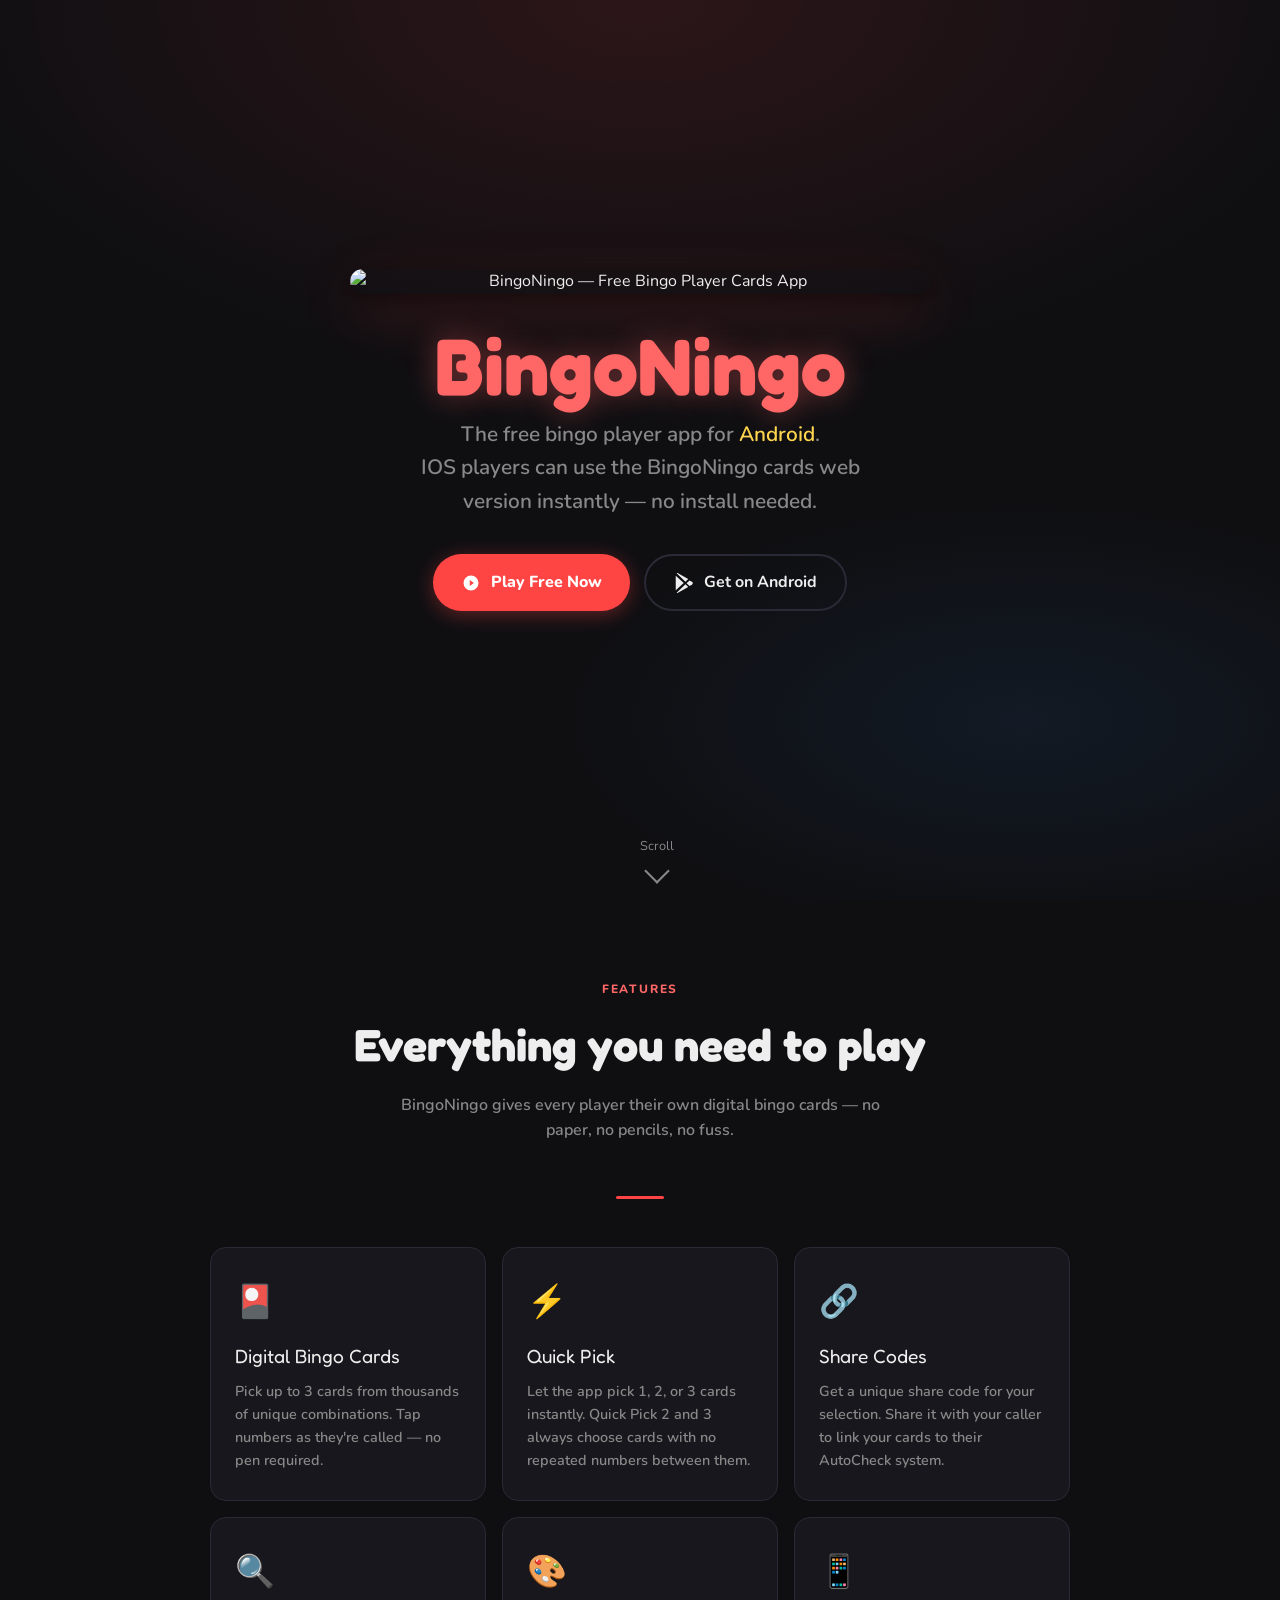
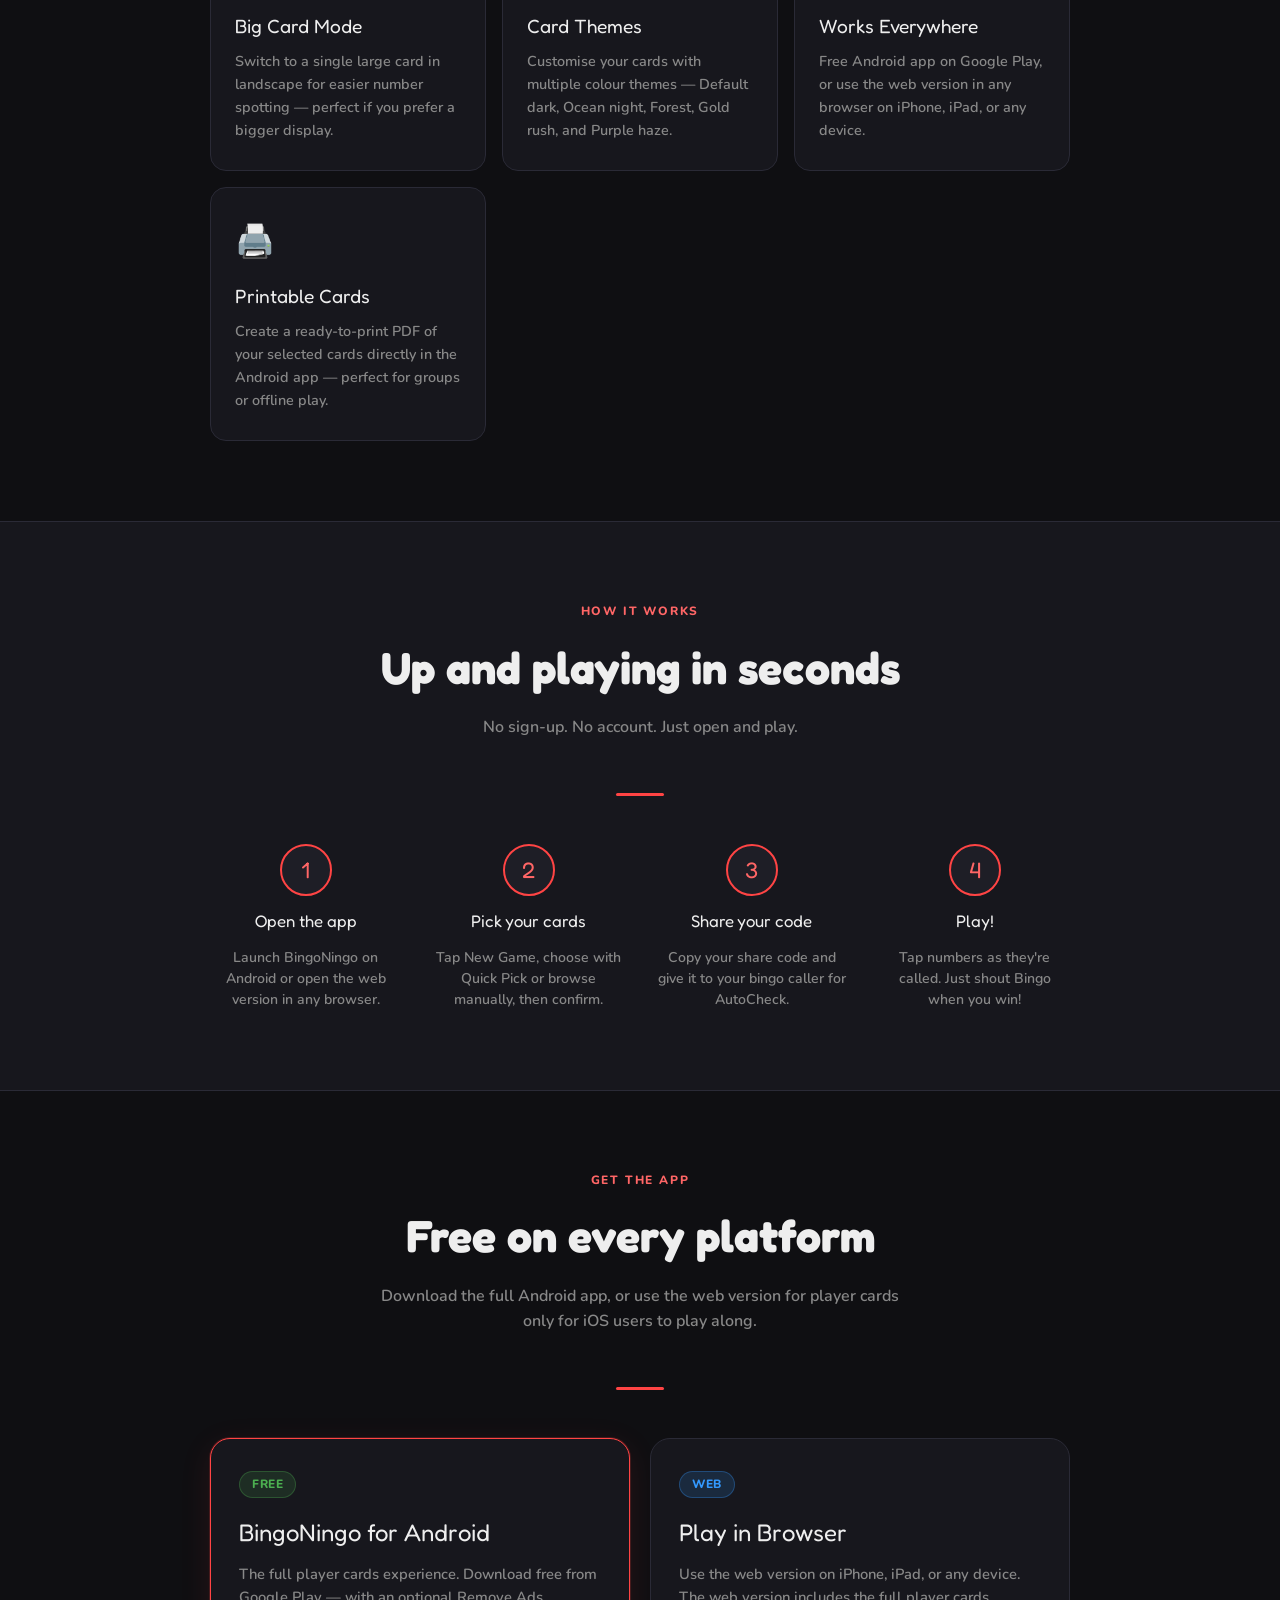
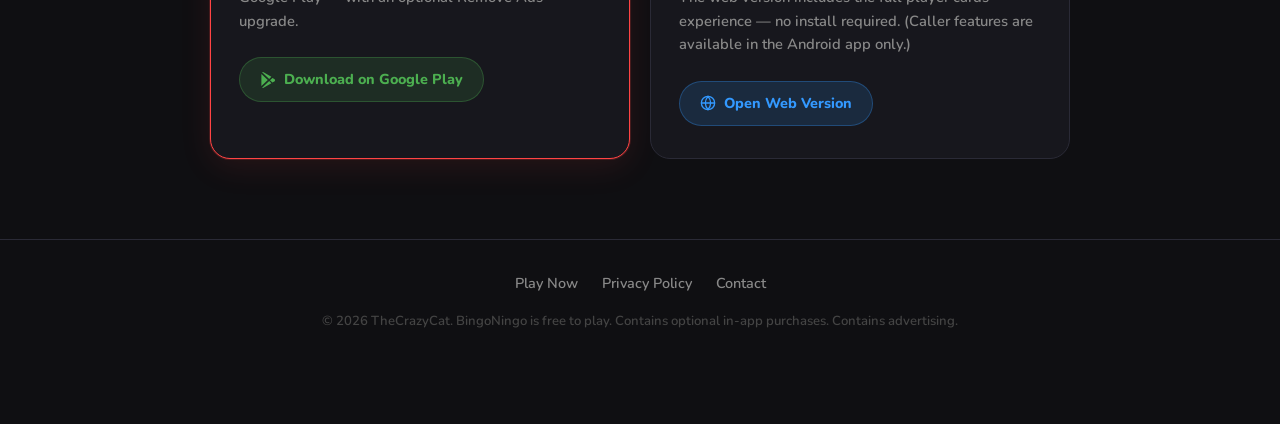
==== index.html @ 4b30266e "Web build 20260411-222325" ====
<!DOCTYPE html>
<html lang="en">
<head>
  <meta charset="UTF-8">
  <meta name="viewport" content="width=device-width, initial-scale=1.0">
  <meta name="description" content="BingoNingo — Free bingo player cards app for Android. Play along at any bingo game with your own digital cards on your phone. Web version available for iPhone & iPad.">
  <title>BingoNingo — Free Bingo Player Cards</title>
  <link rel="preconnect" href="https://fonts.googleapis.com">
  <link rel="preconnect" href="https://fonts.gstatic.com" crossorigin>
  <link href="https://fonts.googleapis.com/css2?family=Fredoka+One&family=Nunito:wght@400;600;700;800&display=swap" rel="stylesheet">
  <style>
    *, *::before, *::after { box-sizing: border-box; margin: 0; padding: 0; }
    :root {
      --bg:#0f0f12; --bg2:#17171d; --bg3:#1e1e26;
      --red:#ff4444; --red2:#ff6666; --gold:#ffd54f;
      --green:#4caf50; --blue:#3399ff;
      --text:#eee; --muted:#888; --border:#2a2a36;
    }
    html { scroll-behavior: smooth; }
    body { font-family:'Nunito',sans-serif; background:var(--bg); color:var(--text); overflow-x:hidden; line-height:1.6; }
    
    body.has-ad-banner {
  padding-bottom:60px; /* same height as injected banner */
}

    .hero { min-height:100vh; display:flex; flex-direction:column; align-items:center; justify-content:center; text-align:center; padding:40px 20px 60px; position:relative; overflow:hidden; }
    .hero::before { content:''; position:absolute; inset:0; background:radial-gradient(ellipse 80% 60% at 50% 0%,rgba(255,68,68,.12) 0%,transparent 70%),radial-gradient(ellipse 60% 40% at 80% 80%,rgba(51,153,255,.08) 0%,transparent 60%); pointer-events:none; }
    .hero-banner { width:100%; max-width:580px; border-radius:20px; overflow:hidden; margin-bottom:32px; box-shadow:0 20px 60px rgba(255,68,68,.2),0 4px 20px rgba(0,0,0,.6); animation:fadeUp .8s ease both; }
    .hero-banner img { width:100%; height:auto; display:block; }
    .hero-title { font-family:'Fredoka One',cursive; font-size:clamp(2.8rem,8vw,5rem); color:var(--red2); text-shadow:0 0 30px rgba(255,100,100,.4); line-height:1; margin-bottom:12px; animation:fadeUp .8s .1s ease both; }

    /* UPDATED HERO SUBTEXT */
    .hero-sub { font-size:clamp(1rem,3vw,1.3rem); color:var(--muted); max-width:480px; margin:0 auto 36px; font-weight:600; animation:fadeUp .8s .2s ease both; }
    .hero-sub span { color:var(--gold); }

    .hero-btns { display:flex; gap:14px; flex-wrap:wrap; justify-content:center; animation:fadeUp .8s .3s ease both; }

    .btn-primary { display:inline-flex; align-items:center; gap:10px; padding:14px 28px; background:var(--red); color:#fff; font-family:'Nunito',sans-serif; font-size:1rem; font-weight:800; border-radius:50px; text-decoration:none; border:none; cursor:pointer; transition:transform .15s,box-shadow .15s; box-shadow:0 4px 20px rgba(255,68,68,.35); }
    .btn-primary:hover { transform:translateY(-2px); box-shadow:0 8px 28px rgba(255,68,68,.45); }
    .btn-secondary { display:inline-flex; align-items:center; gap:10px; padding:14px 28px; background:transparent; color:var(--text); font-family:'Nunito',sans-serif; font-size:1rem; font-weight:700; border-radius:50px; text-decoration:none; border:2px solid var(--border); cursor:pointer; transition:transform .15s,border-color .15s; }
    .btn-secondary:hover { transform:translateY(-2px); border-color:var(--muted); }

    .section { padding:80px 20px; max-width:900px; margin:0 auto; }
    .section-label { font-size:.75rem; font-weight:800; letter-spacing:.15em; text-transform:uppercase; color:var(--red2); margin-bottom:10px; text-align:center; }
    .section-title { font-family:'Fredoka One',cursive; font-size:clamp(1.8rem,5vw,2.8rem); text-align:center; margin-bottom:12px; }
    .section-desc { text-align:center; color:var(--muted); font-size:1rem; max-width:520px; margin:0 auto 52px; font-weight:600; }

    .divider { width:48px; height:3px; background:var(--red); border-radius:2px; margin:0 auto 48px; }

    .features-grid { display:grid; grid-template-columns:repeat(auto-fit,minmax(240px,1fr)); gap:16px; }
    .feature-card { background:var(--bg2); border:1px solid var(--border); border-radius:16px; padding:28px 24px; transition:transform .2s,border-color .2s; }
    .feature-card:hover { transform:translateY(-3px); border-color:#3a3a4a; }
    .feature-icon { font-size:2rem; margin-bottom:14px; display:block; }
    .feature-title { font-family:'Fredoka One',cursive; font-size:1.2rem; margin-bottom:8px; }
    .feature-desc { font-size:.9rem; color:var(--muted); line-height:1.6; font-weight:600; }

    .steps-section { background:var(--bg2); border-top:1px solid var(--border); border-bottom:1px solid var(--border); }
    .steps-grid { display:grid; grid-template-columns:repeat(auto-fit,minmax(180px,1fr)); gap:32px; text-align:center; }
    .step { display:flex; flex-direction:column; align-items:center; gap:12px; }
    .step-num { width:52px; height:52px; border-radius:50%; background:var(--bg3); border:2px solid var(--red); display:flex; align-items:center; justify-content:center; font-family:'Fredoka One',cursive; font-size:1.4rem; color:var(--red2); flex-shrink:0; }
    .step-title { font-family:'Fredoka One',cursive; font-size:1.05rem; }
    .step-desc { font-size:.88rem; color:var(--muted); font-weight:600; line-height:1.5; }

    .apps-grid { display:grid; grid-template-columns:repeat(auto-fit,minmax(280px,1fr)); gap:20px; }
    .app-card { background:var(--bg2); border:1px solid var(--border); border-radius:20px; padding:32px 28px; transition:transform .2s,border-color .2s; }
    .app-card:hover { transform:translateY(-3px); border-color:#3a3a4a; }
    .app-card.featured { border-color:var(--red); box-shadow:0 0 0 1px rgba(255,68,68,.2),0 8px 32px rgba(255,68,68,.1); }
    .app-badge { display:inline-block; padding:3px 12px; border-radius:20px; font-size:.75rem; font-weight:800; letter-spacing:.05em; text-transform:uppercase; margin-bottom:16px; }
    .badge-free { background:rgba(76,175,80,.15); color:var(--green); border:1px solid rgba(76,175,80,.3); }
    .badge-web  { background:rgba(51,153,255,.15); color:var(--blue);  border:1px solid rgba(51,153,255,.3); }
    .app-title { font-family:'Fredoka One',cursive; font-size:1.5rem; margin-bottom:10px; }
    .app-desc { font-size:.92rem; color:var(--muted); font-weight:600; margin-bottom:24px; line-height:1.6; }
    .app-link { display:inline-flex; align-items:center; gap:8px; padding:10px 20px; border-radius:50px; font-size:.9rem; font-weight:800; text-decoration:none; transition:transform .15s; }
    .app-link:hover { transform:translateY(-2px); }
    .app-link.android { background:rgba(76,175,80,.15); color:var(--green); border:1px solid rgba(76,175,80,.3); }
    .app-link.web     { background:rgba(51,153,255,.15); color:var(--blue);  border:1px solid rgba(51,153,255,.3); }

    footer { border-top:1px solid var(--border); padding:32px 20px; text-align:center; }
    .footer-links { display:flex; gap:24px; justify-content:center; flex-wrap:wrap; margin-bottom:16px; }
    .footer-links a { color:var(--muted); text-decoration:none; font-size:.9rem; font-weight:600; transition:color .2s; }
    .footer-links a:hover { color:var(--text); }
    .footer-copy { font-size:.82rem; color:#444; font-weight:600; }

    @keyframes fadeUp { from{opacity:0;transform:translateY(24px)} to{opacity:1;transform:translateY(0)} }

    @media(max-width:600px) {
      .hero { padding:32px 16px 48px; }
      .section { padding:60px 16px; }
      .hero-btns { flex-direction:column; align-items:center; }
      .btn-primary,.btn-secondary { width:100%; max-width:280px; justify-content:center; }
    }
    .scroll-indicator {
  position:absolute;
  bottom:20px;
  left:50%;
  transform:translateX(-50%);
  text-align:center;
  color:var(--muted);
  font-size:0.8rem;
  opacity:0.7;
  animation:fadeUp 1s 0.5s ease both;
}

.scroll-indicator .chevron {
  width:18px;
  height:18px;
  border-right:2px solid var(--muted);
  border-bottom:2px solid var(--muted);
  transform:rotate(45deg);
  margin:6px auto 0;
  animation:chevronBounce 1.4s infinite;
}

@keyframes chevronBounce {
  0%, 100% { transform:translateY(0) rotate(45deg); }
  50% { transform:translateY(6px) rotate(45deg); }
}
  </style>
</head>
<body class="has-ad-banner">

<section class="hero">
  <div class="hero-banner">
    <img src="bingoningobanner.png" alt="BingoNingo — Free Bingo Player Cards App">
  </div>

  <!-- UPDATED HERO TEXT -->
  <h1 class="hero-title">BingoNingo</h1>
  <p class="hero-sub">
    The free bingo player app for <span>Android</span>.<br>
    IOS players can use the BingoNingo cards web version instantly — no install needed.
  </p>

  <div class="hero-btns">
    <a href="https://bingoningo.thecrazycat.com/playgame.html" class="btn-primary">
      <svg width="20" height="20" viewBox="0 0 24 24" fill="currentColor"><path d="M3 12a9 9 0 1 0 18 0A9 9 0 0 0 3 12zm7.5-3.5 5 3.5-5 3.5V8.5z"/></svg>
      Play Free Now
    </a>
    <a href="https://play.google.com/store/apps/details?id=com.jcat.bingoningo.app.free" class="btn-secondary">
      <svg width="20" height="20" viewBox="0 0 24 24" fill="currentColor"><path d="M3.18 23.76a2 2 0 0 0 2.14-.22l11.76-6.78-3.3-3.3-10.6 10.3zm-1.1-20.6v17.68l9.56-8.84L2.08 3.16zm19.4 7.42-2.8-1.62-3.66 3.38 3.66 3.38 2.82-1.64a2 2 0 0 0 0-3.5zM5.32.46A2 2 0 0 0 3.18.22L13.74 10.6l3.3-3.3L5.32.46z"/></svg>
      Get on Android
    </a>
  </div>
</section>

<section class="section">
  <p class="section-label">Features</p>
  <h2 class="section-title">Everything you need to play</h2>
  <p class="section-desc">BingoNingo gives every player their own digital bingo cards — no paper, no pencils, no fuss.</p>
  <div class="divider"></div>

  <div class="features-grid">

    <div class="feature-card">
      <span class="feature-icon">🎴</span>
      <div class="feature-title">Digital Bingo Cards</div>
      <p class="feature-desc">Pick up to 3 cards from thousands of unique combinations. Tap numbers as they're called — no pen required.</p>
    </div>

    <div class="feature-card">
      <span class="feature-icon">⚡</span>
      <div class="feature-title">Quick Pick</div>
      <p class="feature-desc">Let the app pick 1, 2, or 3 cards instantly. Quick Pick 2 and 3 always choose cards with no repeated numbers between them.</p>
    </div>

    <div class="feature-card">
      <span class="feature-icon">🔗</span>
      <div class="feature-title">Share Codes</div>
      <p class="feature-desc">Get a unique share code for your selection. Share it with your caller to link your cards to their AutoCheck system.</p>
    </div>

    <div class="feature-card">
      <span class="feature-icon">🔍</span>
      <div class="feature-title">Big Card Mode</div>
      <p class="feature-desc">Switch to a single large card in landscape for easier number spotting — perfect if you prefer a bigger display.</p>
    </div>

    <div class="feature-card">
      <span class="feature-icon">🎨</span>
      <div class="feature-title">Card Themes</div>
      <p class="feature-desc">Customise your cards with multiple colour themes — Default dark, Ocean night, Forest, Gold rush, and Purple haze.</p>
    </div>

    <div class="feature-card">
      <span class="feature-icon">📱</span>
      <div class="feature-title">Works Everywhere</div>
      <p class="feature-desc">Free Android app on Google Play, or use the web version in any browser on iPhone, iPad, or any device.</p>
    </div>

    <!-- NEW FEATURE: PRINTABLE CARDS -->
    <div class="feature-card">
      <span class="feature-icon">🖨️</span>
      <div class="feature-title">Printable Cards</div>
      <p class="feature-desc">
        Create a ready‑to‑print PDF of your selected cards directly in the Android app — perfect for groups or offline play.
      </p>
    </div>

  </div>
</section>

<section class="steps-section">
  <div class="section">
    <p class="section-label">How it works</p>
    <h2 class="section-title">Up and playing in seconds</h2>
    <p class="section-desc">No sign-up. No account. Just open and play.</p>
    <div class="divider"></div>
    <div class="steps-grid">
      <div class="step">
        <div class="step-num">1</div>
        <div class="step-title">Open the app</div>
        <p class="step-desc">Launch BingoNingo on Android or open the web version in any browser.</p>
      </div>
      <div class="step">
        <div class="step-num">2</div>
        <div class="step-title">Pick your cards</div>
        <p class="step-desc">Tap New Game, choose with Quick Pick or browse manually, then confirm.</p>
      </div>
      <div class="step">
        <div class="step-num">3</div>
        <div class="step-title">Share your code</div>
        <p class="step-desc">Copy your share code and give it to your bingo caller for AutoCheck.</p>
      </div>
      <div class="step">
        <div class="step-num">4</div>
        <div class="step-title">Play!</div>
        <p class="step-desc">Tap numbers as they're called. Just shout Bingo when you win!</p>
      </div>
    </div>
  </div>
</section>

<section class="section">
  <p class="section-label">Get the app</p>

  <!-- UPDATED SECTION DESCRIPTION -->
  <h2 class="section-title">Free on every platform</h2>
    <p class="section-desc">
      Download the full Android app, or use the web version for player cards only for iOS users to play along.
    </p>


  <div class="divider"></div>
  <div class="apps-grid">

    <div class="app-card featured">
      <span class="app-badge badge-free">Free</span>
      <div class="app-title">BingoNingo for Android</div>
      <p class="app-desc">
        The full player cards experience. Download free from Google Play — with an optional Remove Ads upgrade.
      </p>
      <a href="https://play.google.com/store/apps/details?id=com.jcat.bingoningo.app.free" class="app-link android">
        <svg width="16" height="16" viewBox="0 0 24 24" fill="currentColor">
          <path d="M3.18 23.76a2 2 0 0 0 2.14-.22l11.76-6.78-3.3-3.3-10.6 10.3zm-1.1-20.6v17.68l9.56-8.84L2.08 3.16zm19.4 7.42-2.8-1.62-3.66 3.38 3.66 3.38 2.82-1.64a2 2 0 0 0 0-3.5zM5.32.46A2 2 0 0 0 3.18.22L13.74 10.6l3.3-3.3L5.32.46z"/>
        </svg>
        Download on Google Play
      </a>
    </div>

    <div class="app-card">
      <span class="app-badge badge-web">Web</span>
      <div class="app-title">Play in Browser</div>
      <p class="app-desc">
        Use the web version on iPhone, iPad, or any device.  
        The web version includes the full player cards experience — no install required.  
        (Caller features are available in the Android app only.)
      </p>
      <a href="https://bingoningo.thecrazycat.com/playgame.html"" class="app-link web">
        <svg width="16" height="16" viewBox="0 0 24 24" fill="none" stroke="currentColor" stroke-width="2">
          <circle cx="12" cy="12" r="10"/>
          <path d="M2 12h20M12 2a15.3 15.3 0 0 1 4 10 15.3 15.3 0 0 1-4 10 15.3 15.3 0 0 1-4-10 15.3 15.3 0 0 1 4-10z"/>
        </svg>
        Open Web Version
      </a>
    </div>

  </div>
</section>

<footer>
  <div class="footer-links">
    <a href="https://bingoningo.thecrazycat.com/playgame.html">Play Now</a>
    <a href="https://bingoningo.thecrazycat.com/privacy.html">Privacy Policy</a>
    <a href="mailto:bingoningo@thecrazycat.com">Contact</a>
  </div>
  <p class="footer-copy">
    &copy; 2026 TheCrazyCat. BingoNingo is free to play. Contains optional in-app purchases. Contains advertising.
  </p>
</footer>
<div class="scroll-indicator">
  <span>Scroll</span>
  <div class="chevron"></div>
</div>

</body>
</html>
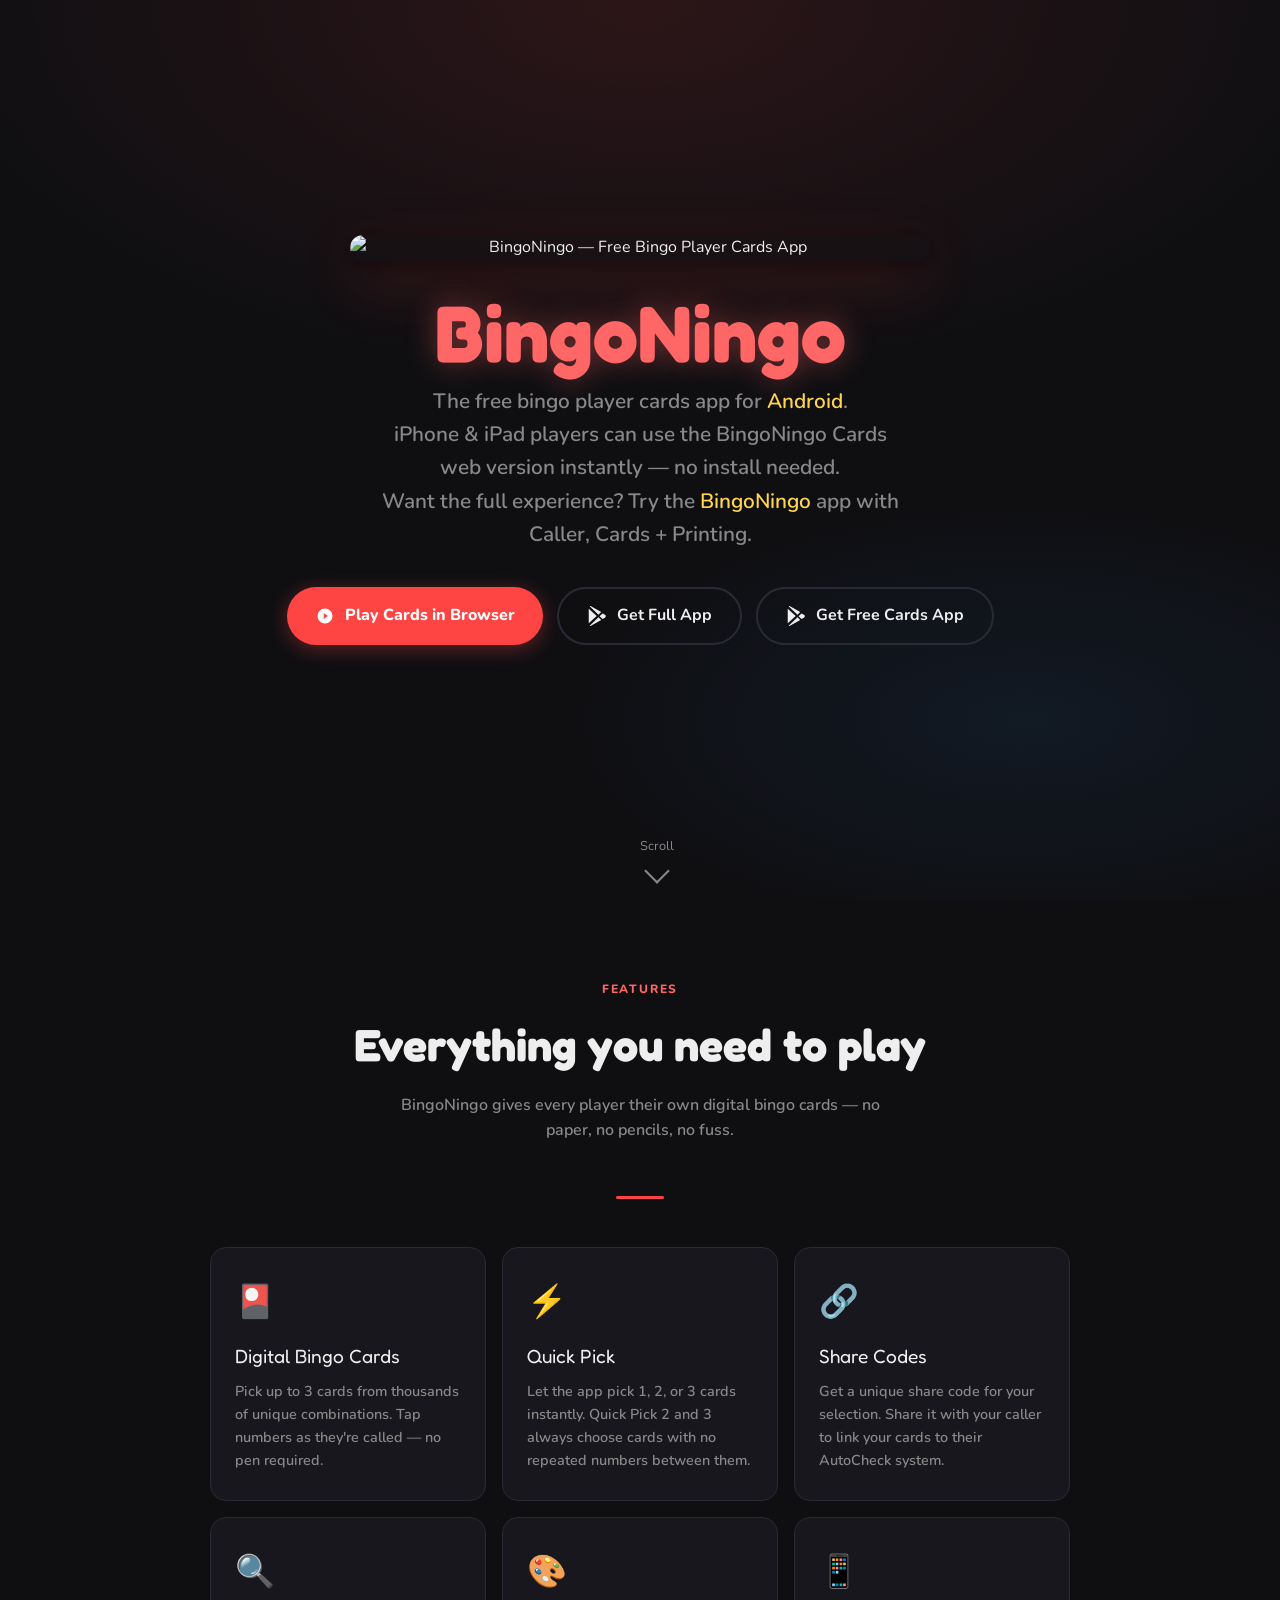
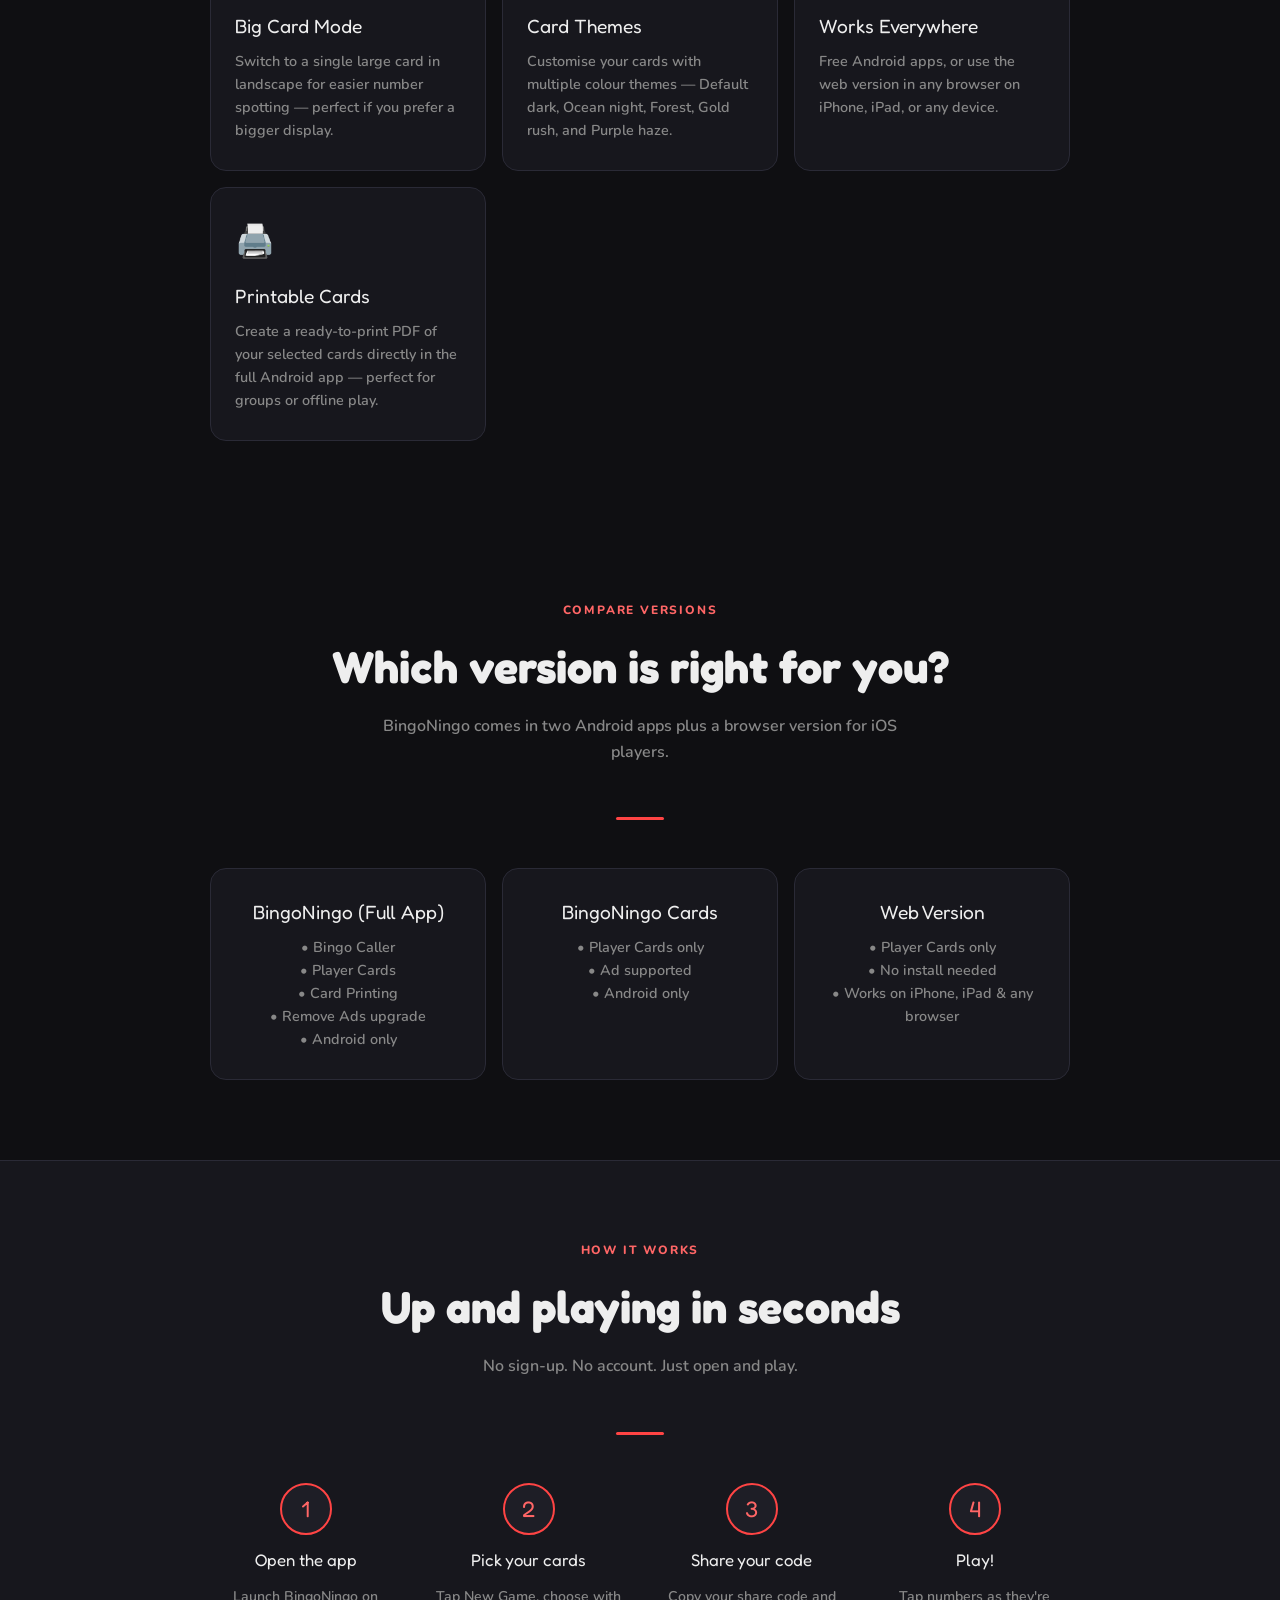
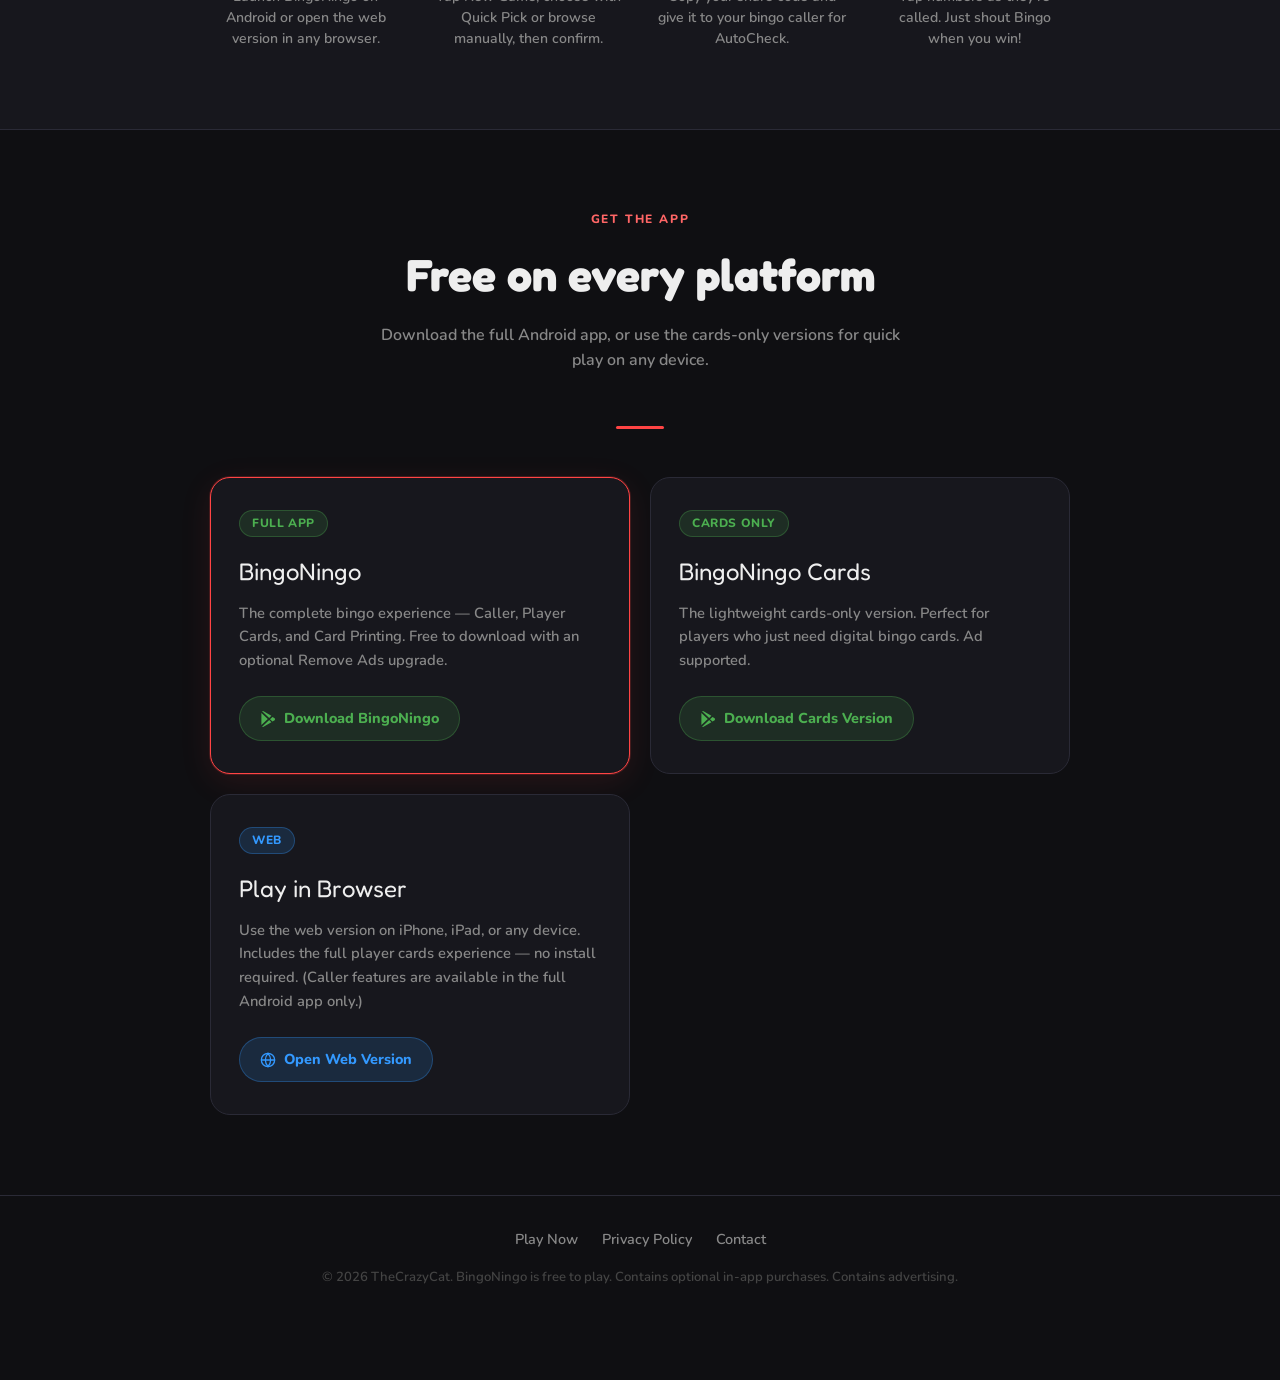
==== commit b12663a6: "Web build 20260412-182414" ====
--- a/index.html
+++ b/index.html
@@ -20,8 +20,8 @@
     body { font-family:'Nunito',sans-serif; background:var(--bg); color:var(--text); overflow-x:hidden; line-height:1.6; }
     
     body.has-ad-banner {
-  padding-bottom:60px; /* same height as injected banner */
-}
+      padding-bottom:60px;
+    }
 
     .hero { min-height:100vh; display:flex; flex-direction:column; align-items:center; justify-content:center; text-align:center; padding:40px 20px 60px; position:relative; overflow:hidden; }
     .hero::before { content:''; position:absolute; inset:0; background:radial-gradient(ellipse 80% 60% at 50% 0%,rgba(255,68,68,.12) 0%,transparent 70%),radial-gradient(ellipse 60% 40% at 80% 80%,rgba(51,153,255,.08) 0%,transparent 60%); pointer-events:none; }
@@ -29,14 +29,14 @@
     .hero-banner img { width:100%; height:auto; display:block; }
     .hero-title { font-family:'Fredoka One',cursive; font-size:clamp(2.8rem,8vw,5rem); color:var(--red2); text-shadow:0 0 30px rgba(255,100,100,.4); line-height:1; margin-bottom:12px; animation:fadeUp .8s .1s ease both; }
 
-    /* UPDATED HERO SUBTEXT */
-    .hero-sub { font-size:clamp(1rem,3vw,1.3rem); color:var(--muted); max-width:480px; margin:0 auto 36px; font-weight:600; animation:fadeUp .8s .2s ease both; }
+    .hero-sub { font-size:clamp(1rem,3vw,1.3rem); color:var(--muted); max-width:520px; margin:0 auto 36px; font-weight:600; animation:fadeUp .8s .2s ease both; }
     .hero-sub span { color:var(--gold); }
 
     .hero-btns { display:flex; gap:14px; flex-wrap:wrap; justify-content:center; animation:fadeUp .8s .3s ease both; }
 
     .btn-primary { display:inline-flex; align-items:center; gap:10px; padding:14px 28px; background:var(--red); color:#fff; font-family:'Nunito',sans-serif; font-size:1rem; font-weight:800; border-radius:50px; text-decoration:none; border:none; cursor:pointer; transition:transform .15s,box-shadow .15s; box-shadow:0 4px 20px rgba(255,68,68,.35); }
     .btn-primary:hover { transform:translateY(-2px); box-shadow:0 8px 28px rgba(255,68,68,.45); }
+
     .btn-secondary { display:inline-flex; align-items:center; gap:10px; padding:14px 28px; background:transparent; color:var(--text); font-family:'Nunito',sans-serif; font-size:1rem; font-weight:700; border-radius:50px; text-decoration:none; border:2px solid var(--border); cursor:pointer; transition:transform .15s,border-color .15s; }
     .btn-secondary:hover { transform:translateY(-2px); border-color:var(--muted); }
 
@@ -68,6 +68,7 @@
     .app-badge { display:inline-block; padding:3px 12px; border-radius:20px; font-size:.75rem; font-weight:800; letter-spacing:.05em; text-transform:uppercase; margin-bottom:16px; }
     .badge-free { background:rgba(76,175,80,.15); color:var(--green); border:1px solid rgba(76,175,80,.3); }
     .badge-web  { background:rgba(51,153,255,.15); color:var(--blue);  border:1px solid rgba(51,153,255,.3); }
+
     .app-title { font-family:'Fredoka One',cursive; font-size:1.5rem; margin-bottom:10px; }
     .app-desc { font-size:.92rem; color:var(--muted); font-weight:600; margin-bottom:24px; line-height:1.6; }
     .app-link { display:inline-flex; align-items:center; gap:8px; padding:10px 20px; border-radius:50px; font-size:.9rem; font-weight:800; text-decoration:none; transition:transform .15s; }
@@ -89,34 +90,36 @@
       .hero-btns { flex-direction:column; align-items:center; }
       .btn-primary,.btn-secondary { width:100%; max-width:280px; justify-content:center; }
     }
+
     .scroll-indicator {
-  position:absolute;
-  bottom:20px;
-  left:50%;
-  transform:translateX(-50%);
-  text-align:center;
-  color:var(--muted);
-  font-size:0.8rem;
-  opacity:0.7;
-  animation:fadeUp 1s 0.5s ease both;
-}
-
-.scroll-indicator .chevron {
-  width:18px;
-  height:18px;
-  border-right:2px solid var(--muted);
-  border-bottom:2px solid var(--muted);
-  transform:rotate(45deg);
-  margin:6px auto 0;
-  animation:chevronBounce 1.4s infinite;
-}
-
-@keyframes chevronBounce {
-  0%, 100% { transform:translateY(0) rotate(45deg); }
-  50% { transform:translateY(6px) rotate(45deg); }
-}
+      position:absolute;
+      bottom:20px;
+      left:50%;
+      transform:translateX(-50%);
+      text-align:center;
+      color:var(--muted);
+      font-size:0.8rem;
+      opacity:0.7;
+      animation:fadeUp 1s 0.5s ease both;
+    }
+
+    .scroll-indicator .chevron {
+      width:18px;
+      height:18px;
+      border-right:2px solid var(--muted);
+      border-bottom:2px solid var(--muted);
+      transform:rotate(45deg);
+      margin:6px auto 0;
+      animation:chevronBounce 1.4s infinite;
+    }
+
+    @keyframes chevronBounce {
+      0%, 100% { transform:translateY(0) rotate(45deg); }
+      50% { transform:translateY(6px) rotate(45deg); }
+    }
   </style>
 </head>
+
 <body class="has-ad-banner">
 
 <section class="hero">
@@ -124,23 +127,41 @@
     <img src="bingoningobanner.png" alt="BingoNingo — Free Bingo Player Cards App">
   </div>
 
-  <!-- UPDATED HERO TEXT -->
   <h1 class="hero-title">BingoNingo</h1>
+
   <p class="hero-sub">
-    The free bingo player app for <span>Android</span>.<br>
-    IOS players can use the BingoNingo cards web version instantly — no install needed.
+    The free bingo player cards app for <span>Android</span>.<br>
+    iPhone & iPad players can use the BingoNingo Cards web version instantly — no install needed.<br>
+    Want the full experience? Try the <span>BingoNingo</span> app with Caller, Cards + Printing.
   </p>
 
   <div class="hero-btns">
-    <a href="https://bingoningo.thecrazycat.com/playgame.html" class="btn-primary">
-      <svg width="20" height="20" viewBox="0 0 24 24" fill="currentColor"><path d="M3 12a9 9 0 1 0 18 0A9 9 0 0 0 3 12zm7.5-3.5 5 3.5-5 3.5V8.5z"/></svg>
-      Play Free Now
-    </a>
-    <a href="https://play.google.com/store/apps/details?id=com.jcat.bingoningo.app.free" class="btn-secondary">
-      <svg width="20" height="20" viewBox="0 0 24 24" fill="currentColor"><path d="M3.18 23.76a2 2 0 0 0 2.14-.22l11.76-6.78-3.3-3.3-10.6 10.3zm-1.1-20.6v17.68l9.56-8.84L2.08 3.16zm19.4 7.42-2.8-1.62-3.66 3.38 3.66 3.38 2.82-1.64a2 2 0 0 0 0-3.5zM5.32.46A2 2 0 0 0 3.18.22L13.74 10.6l3.3-3.3L5.32.46z"/></svg>
-      Get on Android
-    </a>
-  </div>
+
+  <!-- Web Version -->
+  <a href="https://bingoningo.thecrazycat.com/playgame.html" class="btn-primary">
+    <svg width="20" height="20" viewBox="0 0 24 24" fill="currentColor">
+      <path d="M3 12a9 9 0 1 0 18 0A9 9 0 0 0 3 12zm7.5-3.5 5 3.5-5 3.5V8.5z"/>
+    </svg>
+    Play Cards in Browser
+  </a>
+
+  <!-- Full App -->
+  <a href="https://play.google.com/store/apps/details?id=com.jcat.bingoningo.app" class="btn-secondary">
+    <svg width="20" height="20" viewBox="0 0 24 24" fill="currentColor">
+      <path d="M3.18 23.76a2 2 0 0 0 2.14-.22l11.76-6.78-3.3-3.3-10.6 10.3zm-1.1-20.6v17.68l9.56-8.84L2.08 3.16zm19.4 7.42-2.8-1.62-3.66 3.38 3.66 3.38 2.82-1.64a2 2 0 0 0 0-3.5zM5.32.46A2 2 0 0 0 3.18.22L13.74 10.6l3.3-3.3L5.32.46z"/>
+    </svg>
+    Get Full App
+  </a>
+
+  <!-- Free Cards App -->
+  <a href="https://play.google.com/store/apps/details?id=com.jcat.bingoningo.app.free" class="btn-secondary">
+    <svg width="20" height="20" viewBox="0 0 24 24" fill="currentColor">
+      <path d="M3.18 23.76a2 2 0 0 0 2.14-.22l11.76-6.78-3.3-3.3-10.6 10.3zm-1.1-20.6v17.68l9.56-8.84L2.08 3.16zm19.4 7.42-2.8-1.62-3.66 3.38 3.66 3.38 2.82-1.64a2 2 0 0 0 0-3.5zM5.32.46A2 2 0 0 0 3.18.22L13.74 10.6l3.3-3.3L5.32.46z"/>
+    </svg>
+    Get Free Cards App
+  </a>
+
+</div>
 </section>
 
 <section class="section">
@@ -184,18 +205,55 @@
     <div class="feature-card">
       <span class="feature-icon">📱</span>
       <div class="feature-title">Works Everywhere</div>
-      <p class="feature-desc">Free Android app on Google Play, or use the web version in any browser on iPhone, iPad, or any device.</p>
-    </div>
-
-    <!-- NEW FEATURE: PRINTABLE CARDS -->
+      <p class="feature-desc">Free Android apps, or use the web version in any browser on iPhone, iPad, or any device.</p>
+    </div>
+
     <div class="feature-card">
       <span class="feature-icon">🖨️</span>
       <div class="feature-title">Printable Cards</div>
+      <p class="feature-desc">Create a ready‑to‑print PDF of your selected cards directly in the full Android app — perfect for groups or offline play.</p>
+    </div>
+
+  </div>
+</section>
+
+<section class="section">
+  <p class="section-label">Compare Versions</p>
+  <h2 class="section-title">Which version is right for you?</h2>
+  <p class="section-desc">BingoNingo comes in two Android apps plus a browser version for iOS players.</p>
+  <div class="divider"></div>
+
+  <div class="features-grid" style="grid-template-columns:1fr 1fr 1fr; text-align:center;">
+    <div class="feature-card">
+      <div class="feature-title">BingoNingo (Full App)</div>
       <p class="feature-desc">
-        Create a ready‑to‑print PDF of your selected cards directly in the Android app — perfect for groups or offline play.
-      </p>
-    </div>
-
+        • Bingo Caller<br>
+        • Player Cards<br>
+        • Card Printing<br>
+        • Remove Ads upgrade<br>
+        • Android only
+      </p>
+    </div>
+
+    <div class="feature-card">
+      <div class="feature-title">BingoNingo Cards</div>
+      <p class="
+          <div class="feature-card">
+        <p class="feature-desc">
+        • Player Cards only<br>
+        • Ad supported<br>
+        • Android only
+      </p>
+    </div>
+
+    <div class="feature-card">
+      <div class="feature-title">Web Version</div>
+      <p class="feature-desc">
+        • Player Cards only<br>
+        • No install needed<br>
+        • Works on iPhone, iPad & any browser
+      </p>
+    </div>
   </div>
 </section>
 
@@ -232,40 +290,57 @@
 
 <section class="section">
   <p class="section-label">Get the app</p>
-
-  <!-- UPDATED SECTION DESCRIPTION -->
   <h2 class="section-title">Free on every platform</h2>
-    <p class="section-desc">
-      Download the full Android app, or use the web version for player cards only for iOS users to play along.
-    </p>
-
+  <p class="section-desc">
+    Download the full Android app, or use the cards-only versions for quick play on any device.
+  </p>
 
   <div class="divider"></div>
+
   <div class="apps-grid">
 
+    <!-- FULL VERSION -->
     <div class="app-card featured">
-      <span class="app-badge badge-free">Free</span>
-      <div class="app-title">BingoNingo for Android</div>
+      <span class="app-badge badge-free">Full App</span>
+      <div class="app-title">BingoNingo</div>
       <p class="app-desc">
-        The full player cards experience. Download free from Google Play — with an optional Remove Ads upgrade.
+        The complete bingo experience — Caller, Player Cards, and Card Printing.
+        Free to download with an optional Remove Ads upgrade.
+      </p>
+      <a href="https://play.google.com/store/apps/details?id=com.jcat.bingoningo.app" class="app-link android">
+        <svg width="16" height="16" viewBox="0 0 24 24" fill="currentColor">
+          <path d="M3.18 23.76a2 2 0 0 0 2.14-.22l11.76-6.78-3.3-3.3-10.6 10.3zm-1.1-20.6v17.68l9.56-8.84L2.08 3.16zm19.4 7.42-2.8-1.62-3.66 3.38 3.66 3.38 2.82-1.64a2 2 0 0 0 0-3.5zM5.32.46A2 2 0 0 0 3.18.22L13.74 10.6l3.3-3.3L5.32.46z"/>
+        </svg>
+        Download BingoNingo
+      </a>
+    </div>
+
+    <!-- CARDS VERSION -->
+    <div class="app-card">
+      <span class="app-badge badge-free">Cards Only</span>
+      <div class="app-title">BingoNingo Cards</div>
+      <p class="app-desc">
+        The lightweight cards-only version. Perfect for players who just need digital bingo cards.
+        Ad supported.
       </p>
       <a href="https://play.google.com/store/apps/details?id=com.jcat.bingoningo.app.free" class="app-link android">
         <svg width="16" height="16" viewBox="0 0 24 24" fill="currentColor">
           <path d="M3.18 23.76a2 2 0 0 0 2.14-.22l11.76-6.78-3.3-3.3-10.6 10.3zm-1.1-20.6v17.68l9.56-8.84L2.08 3.16zm19.4 7.42-2.8-1.62-3.66 3.38 3.66 3.38 2.82-1.64a2 2 0 0 0 0-3.5zM5.32.46A2 2 0 0 0 3.18.22L13.74 10.6l3.3-3.3L5.32.46z"/>
         </svg>
-        Download on Google Play
+        Download Cards Version
       </a>
     </div>
 
+    <!-- WEB VERSION -->
     <div class="app-card">
       <span class="app-badge badge-web">Web</span>
       <div class="app-title">Play in Browser</div>
       <p class="app-desc">
-        Use the web version on iPhone, iPad, or any device.  
-        The web version includes the full player cards experience — no install required.  
-        (Caller features are available in the Android app only.)
-      </p>
-      <a href="https://bingoningo.thecrazycat.com/playgame.html"" class="app-link web">
+        Use the web version on iPhone, iPad, or any device.
+        Includes the full player cards experience — no install required.
+        (Caller features are available in the full Android app only.)
+      </p>
+      <a href="https://bingoningo.thecrazycat.com/playgame.html" class="app-link web">
         <svg width="16" height="16" viewBox="0 0 24 24" fill="none" stroke="currentColor" stroke-width="2">
           <circle cx="12" cy="12" r="10"/>
           <path d="M2 12h20M12 2a15.3 15.3 0 0 1 4 10 15.3 15.3 0 0 1-4 10 15.3 15.3 0 0 1-4-10 15.3 15.3 0 0 1 4-10z"/>
@@ -287,6 +362,7 @@
     &copy; 2026 TheCrazyCat. BingoNingo is free to play. Contains optional in-app purchases. Contains advertising.
   </p>
 </footer>
+
 <div class="scroll-indicator">
   <span>Scroll</span>
   <div class="chevron"></div>
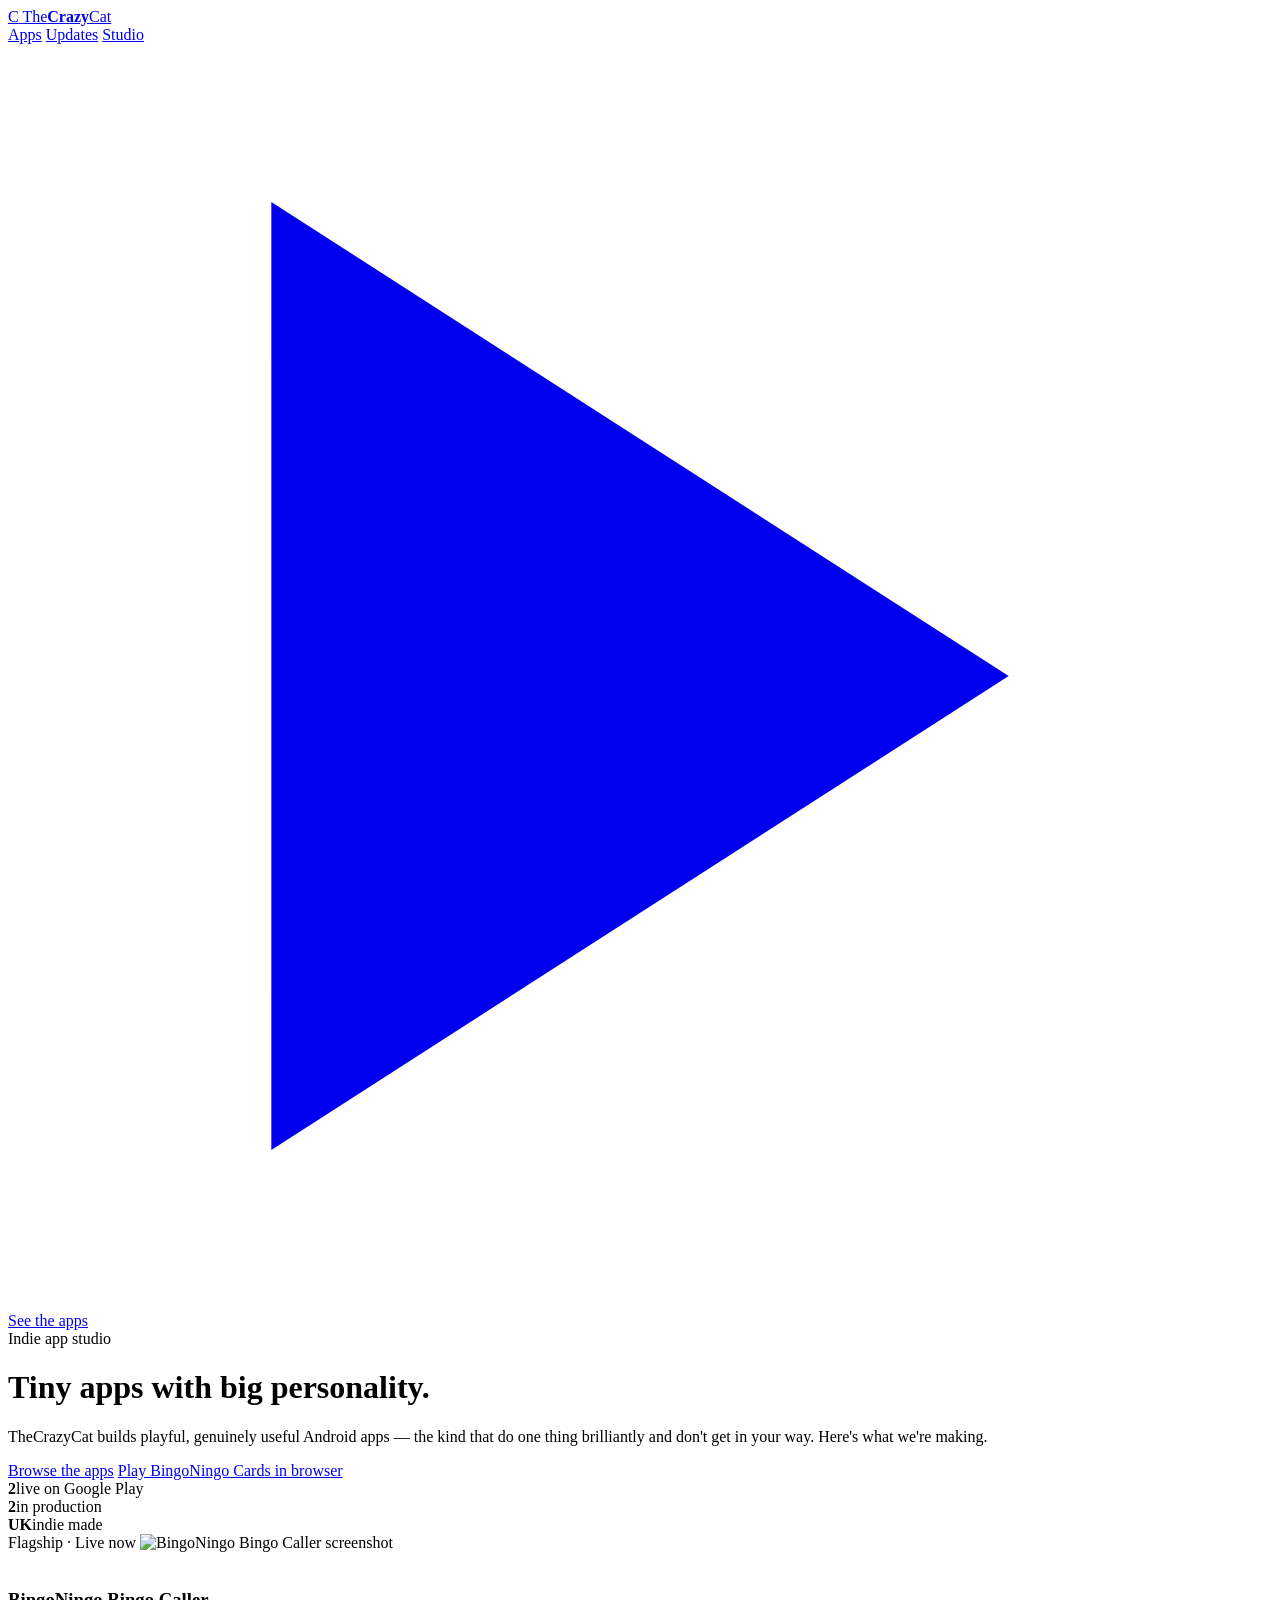
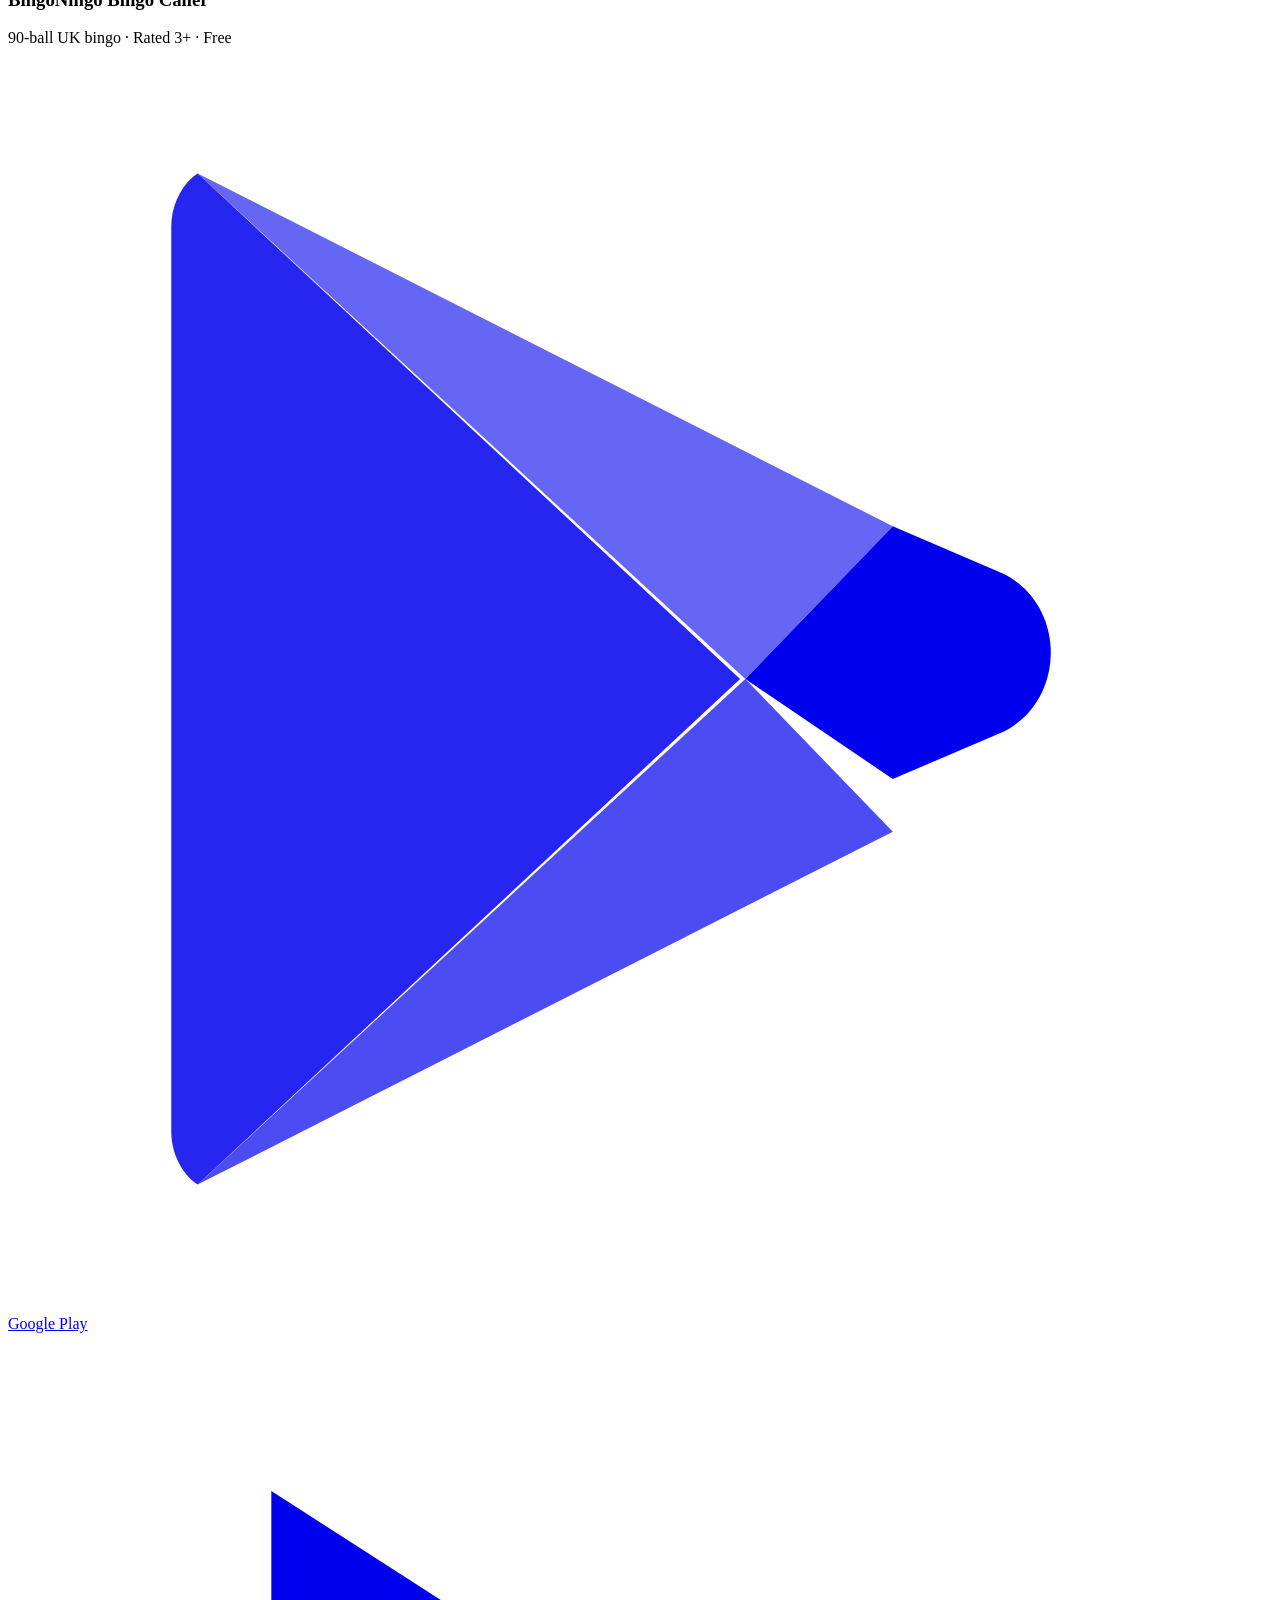
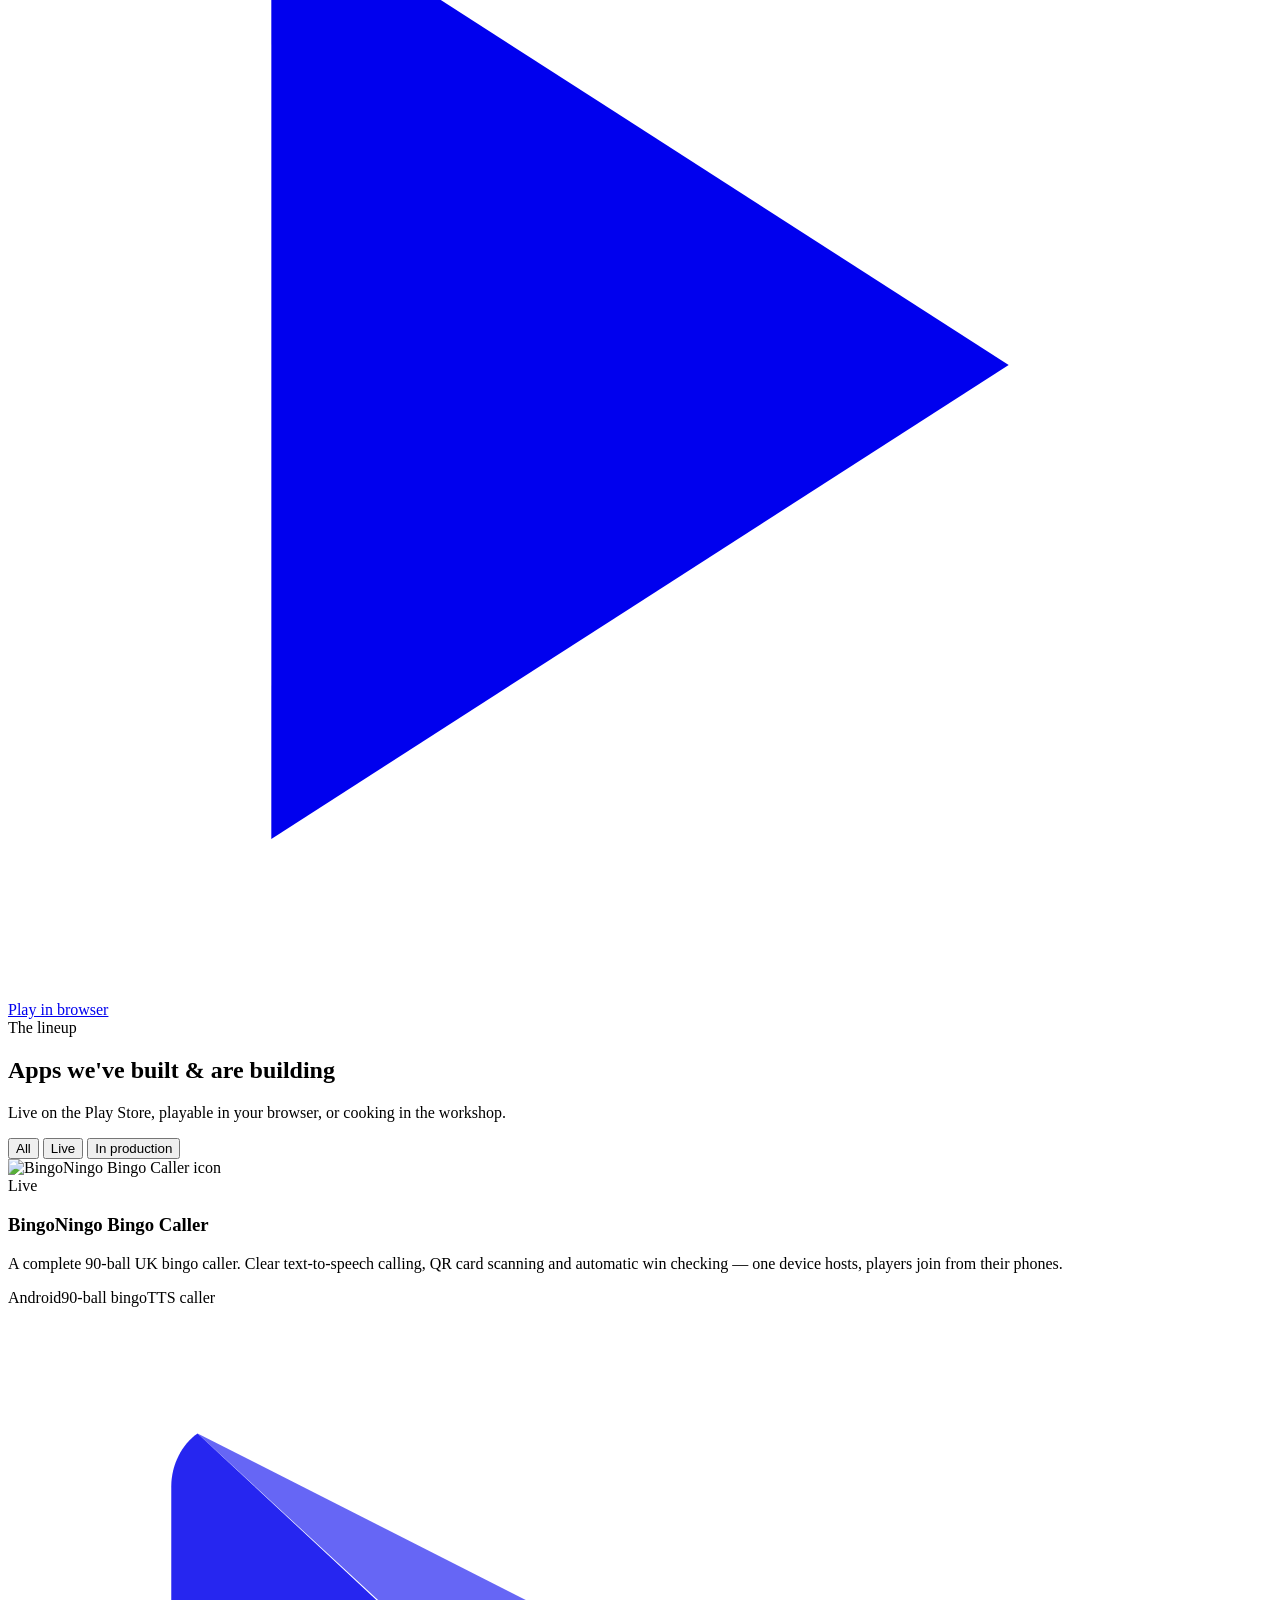
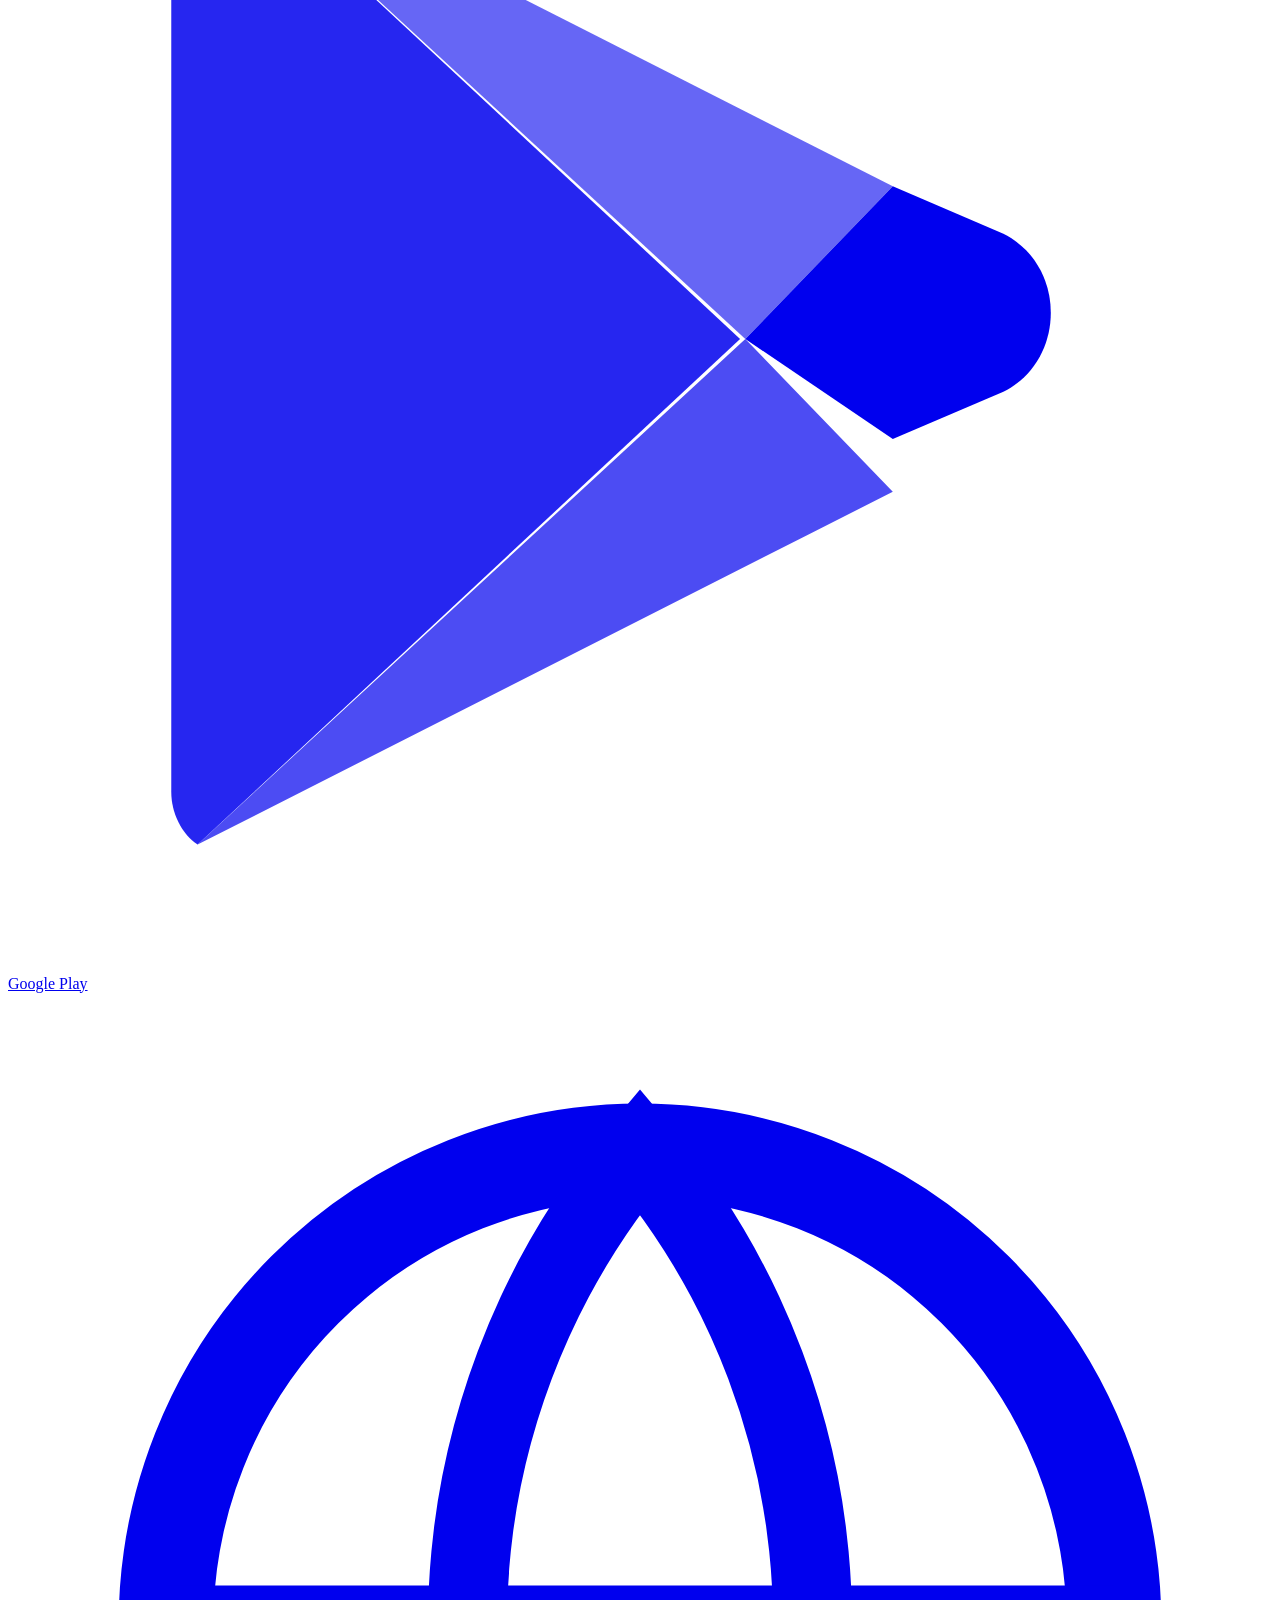
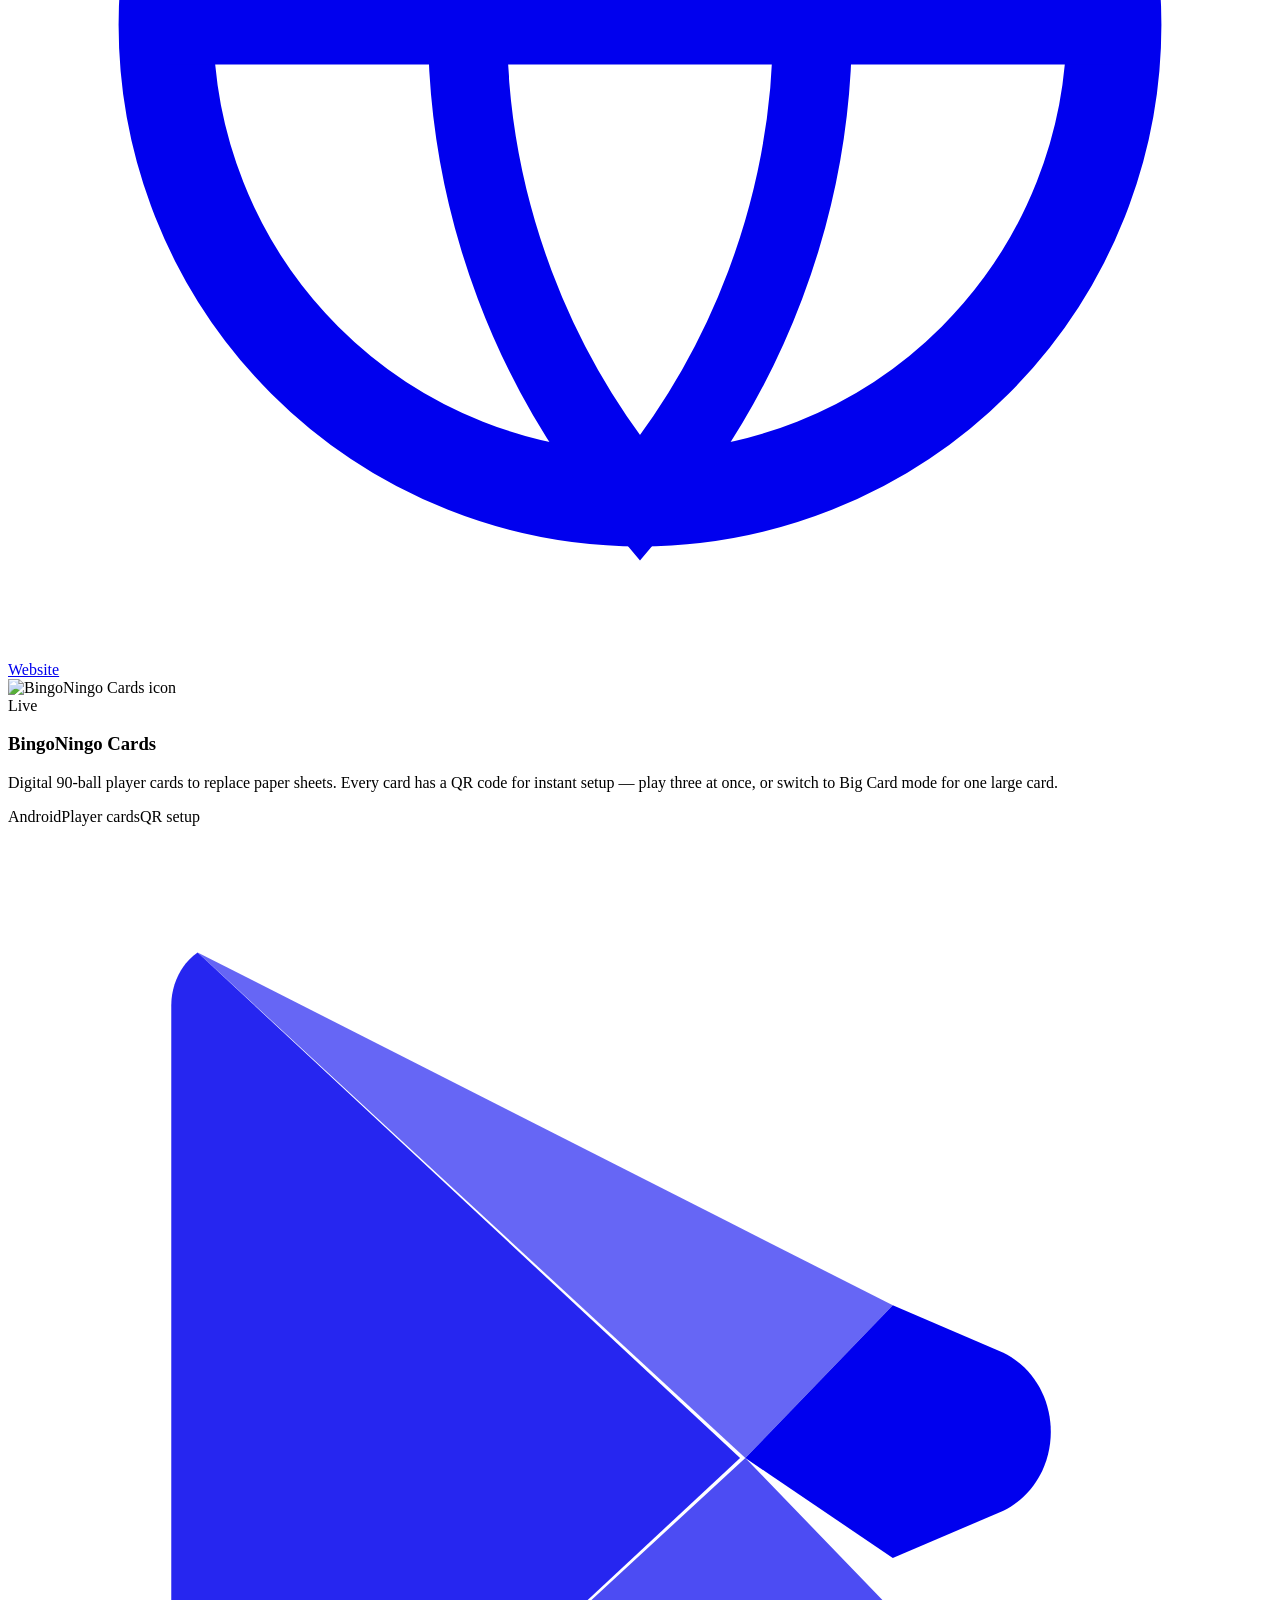
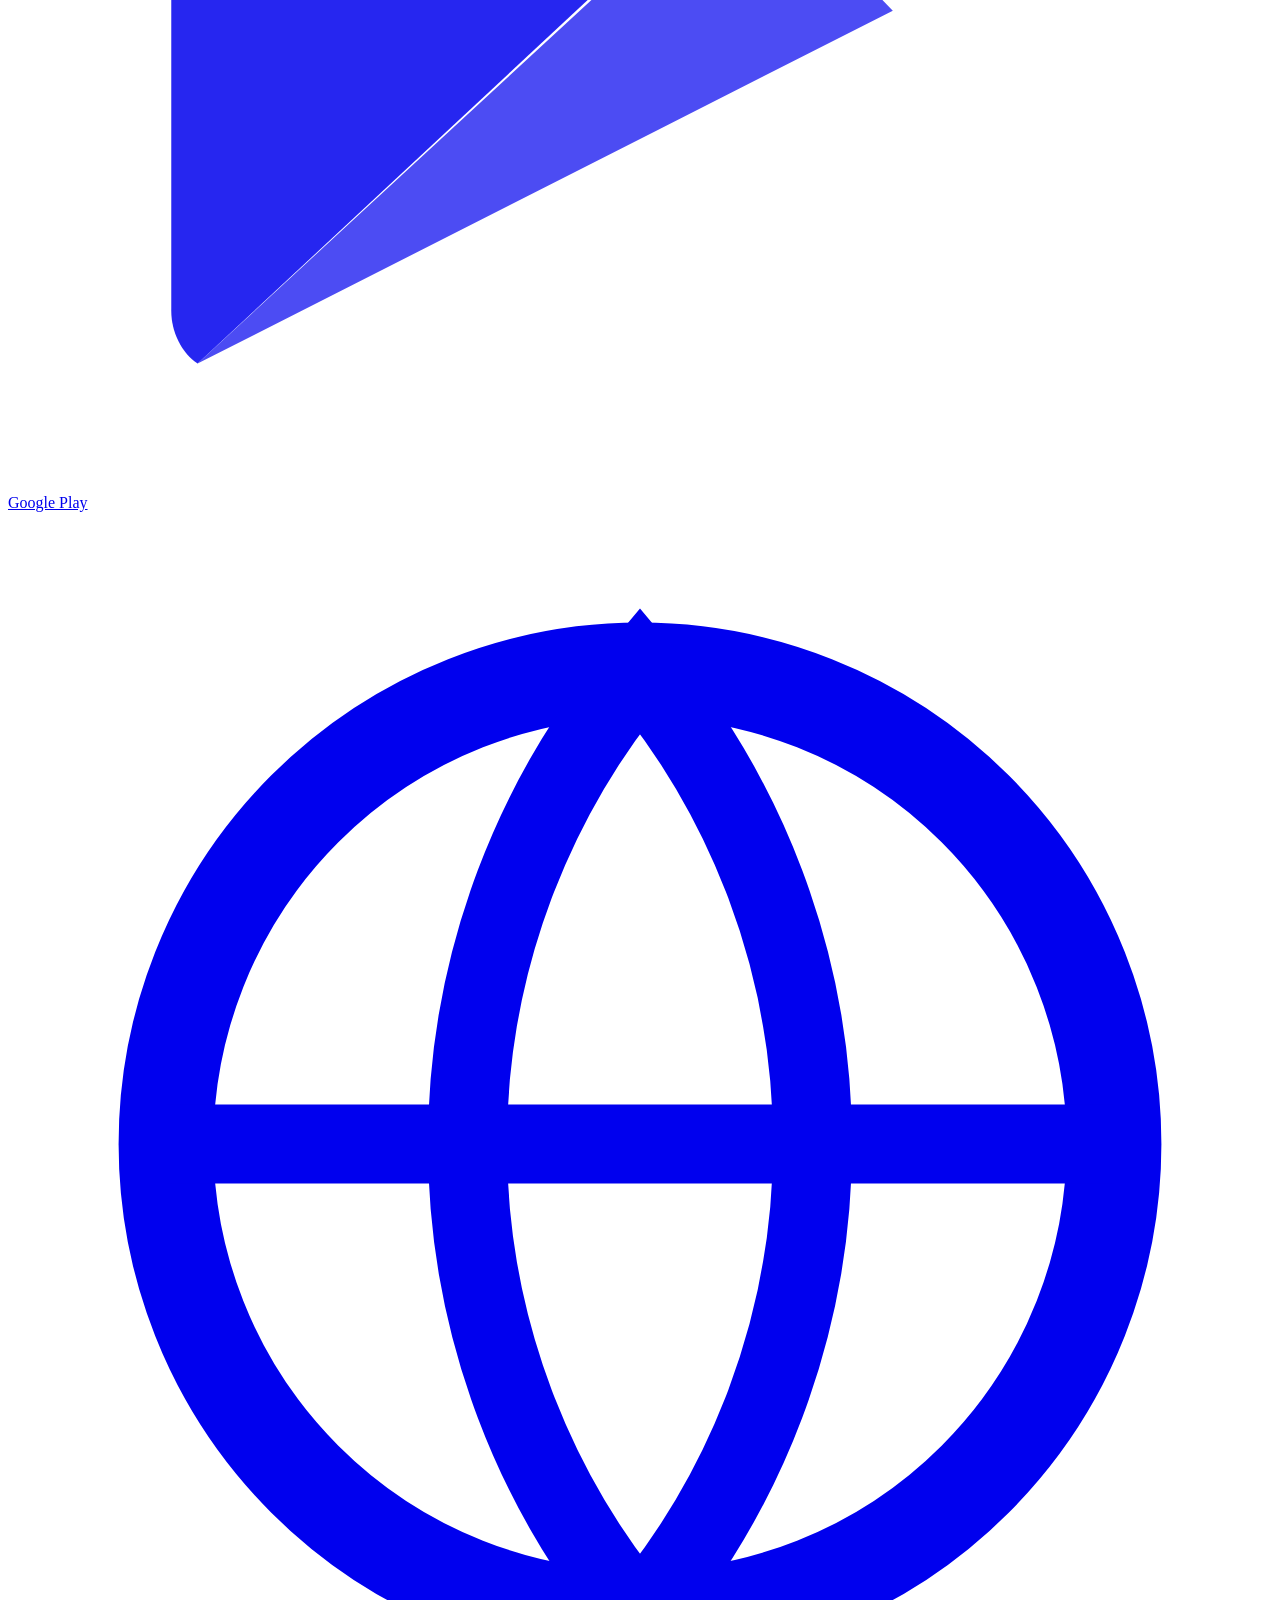
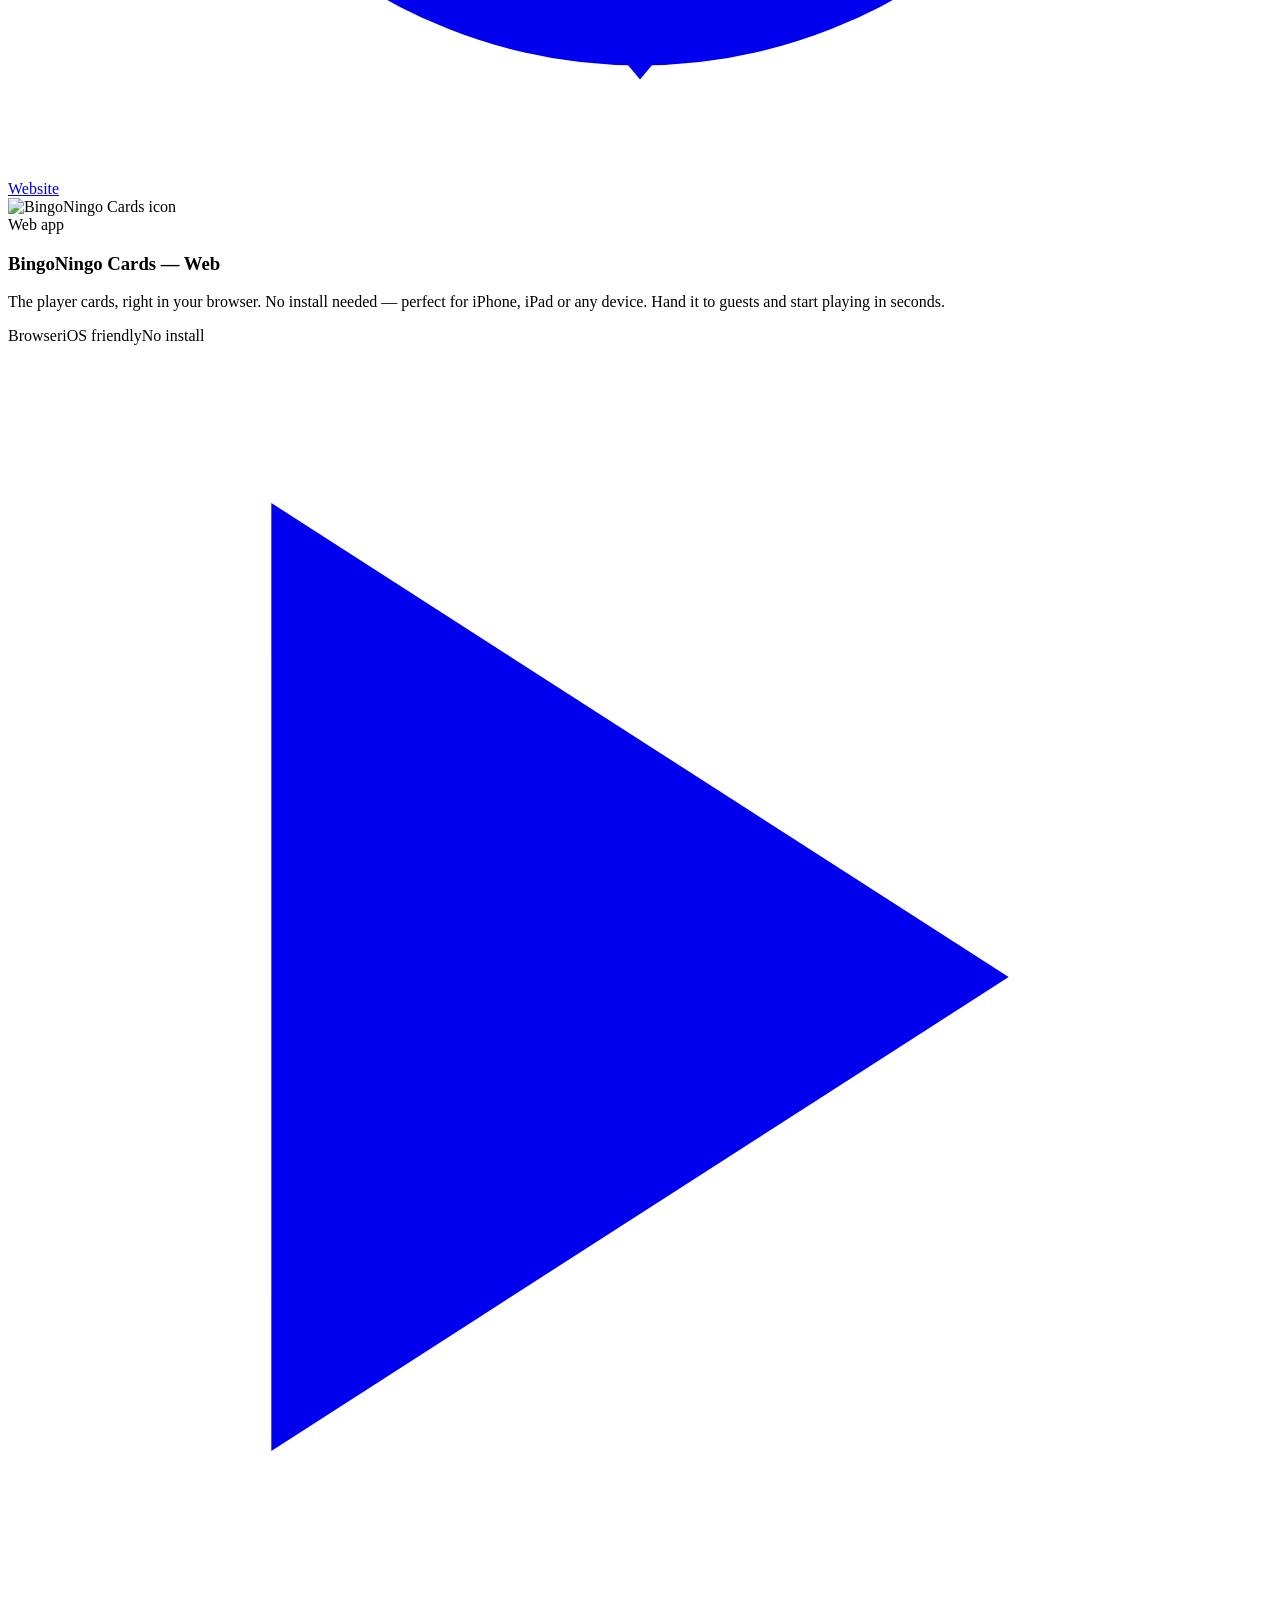
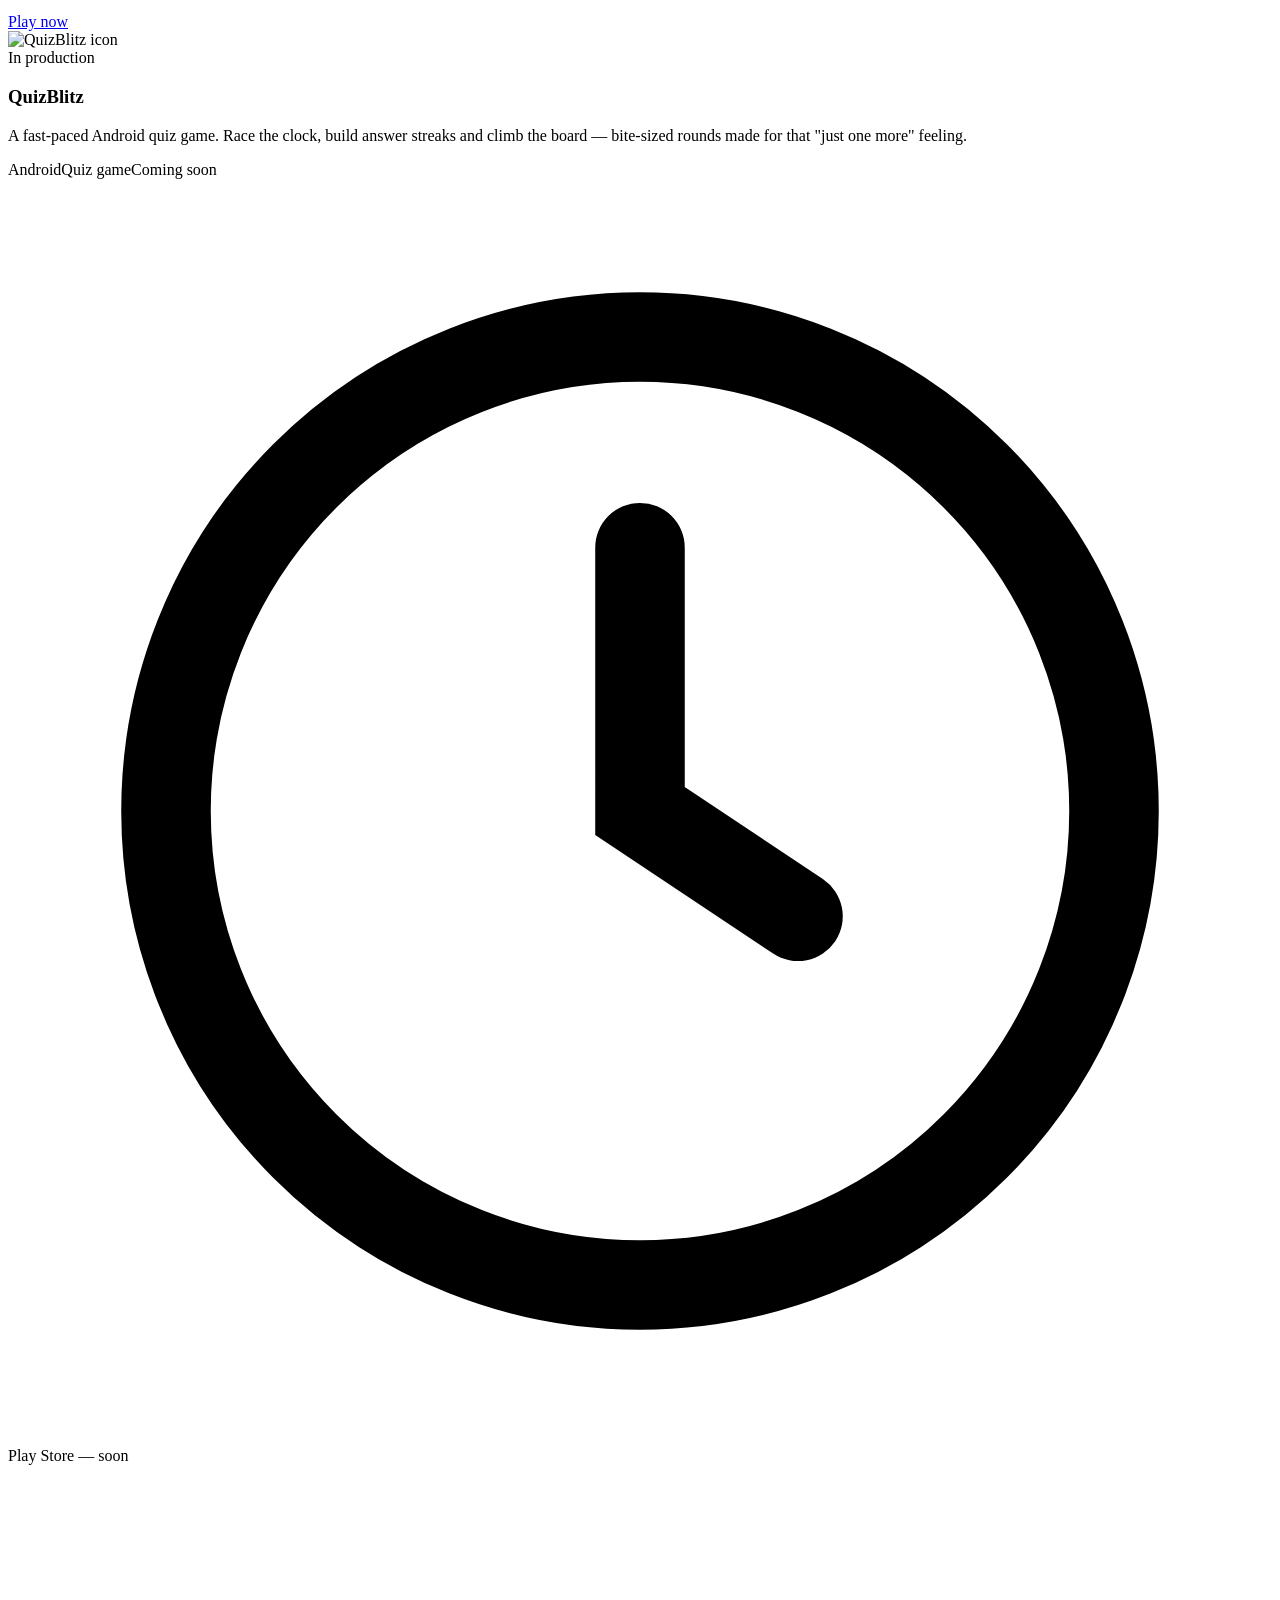
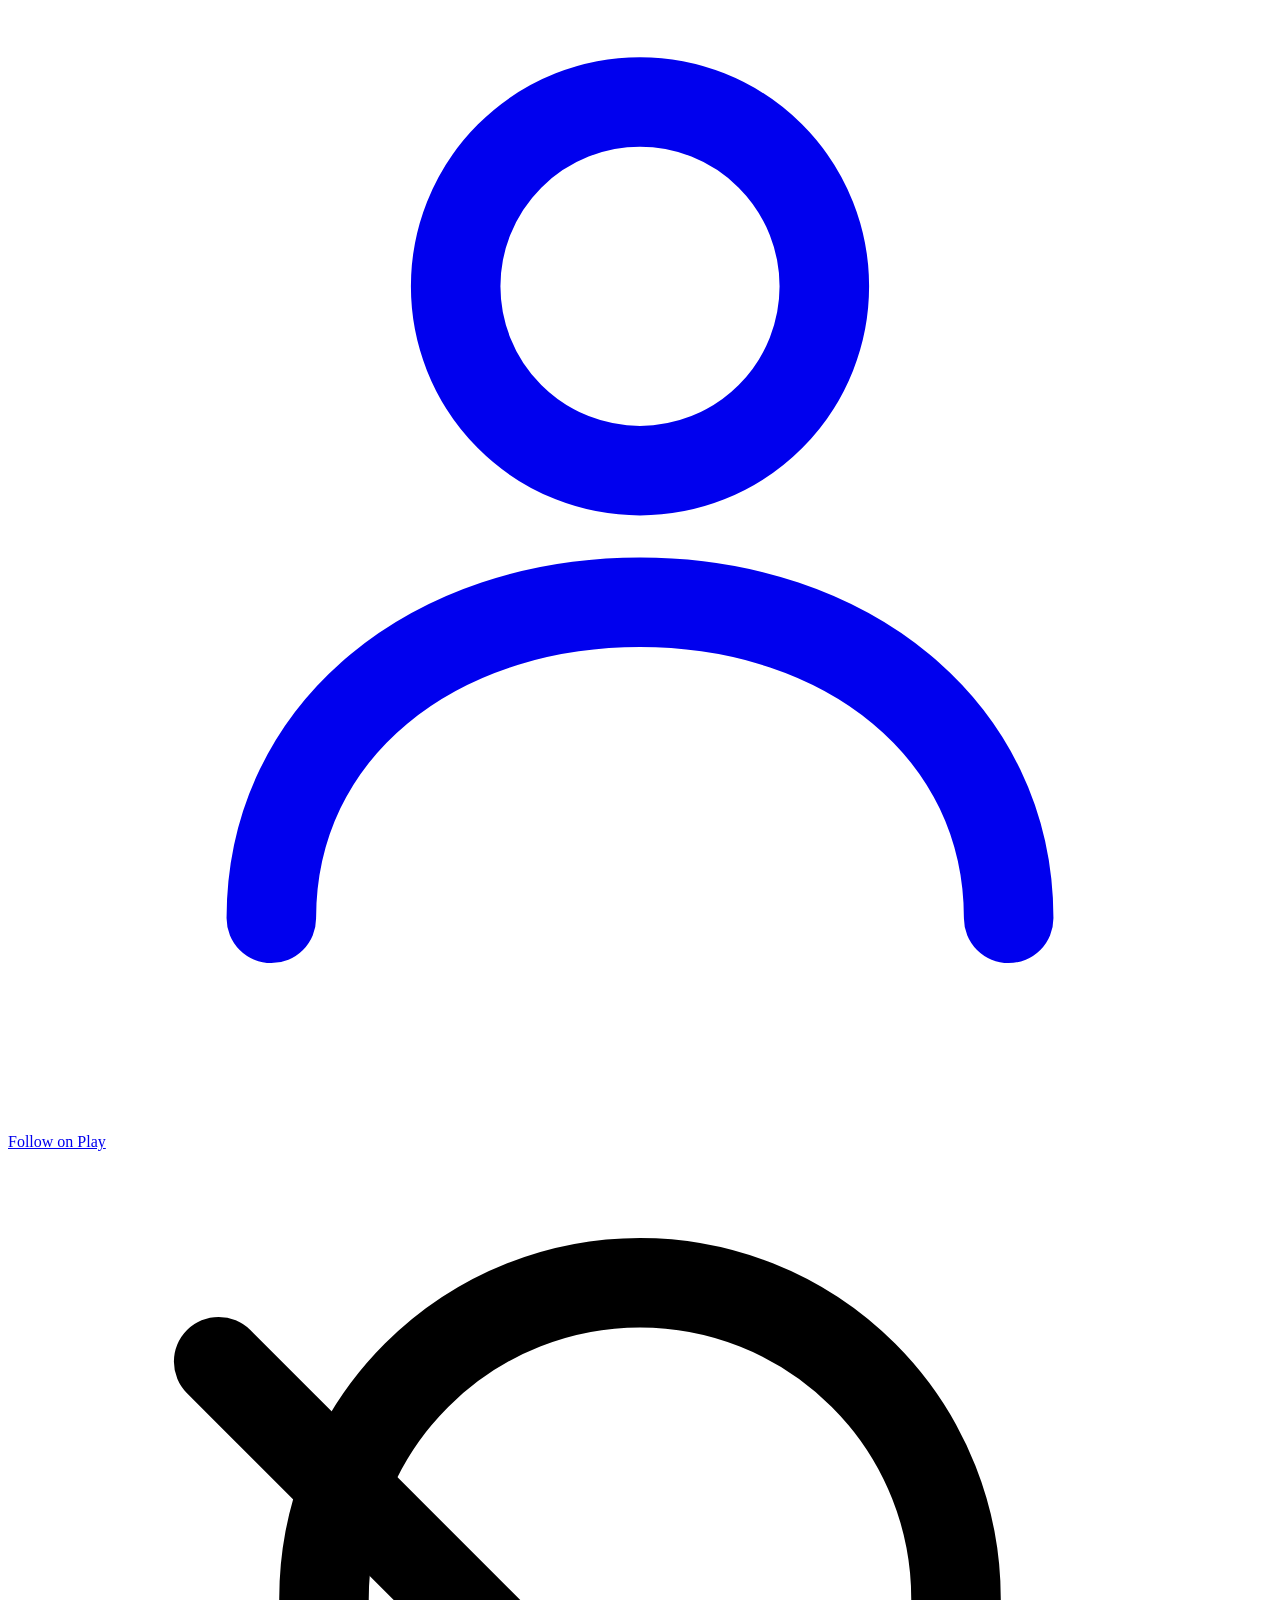
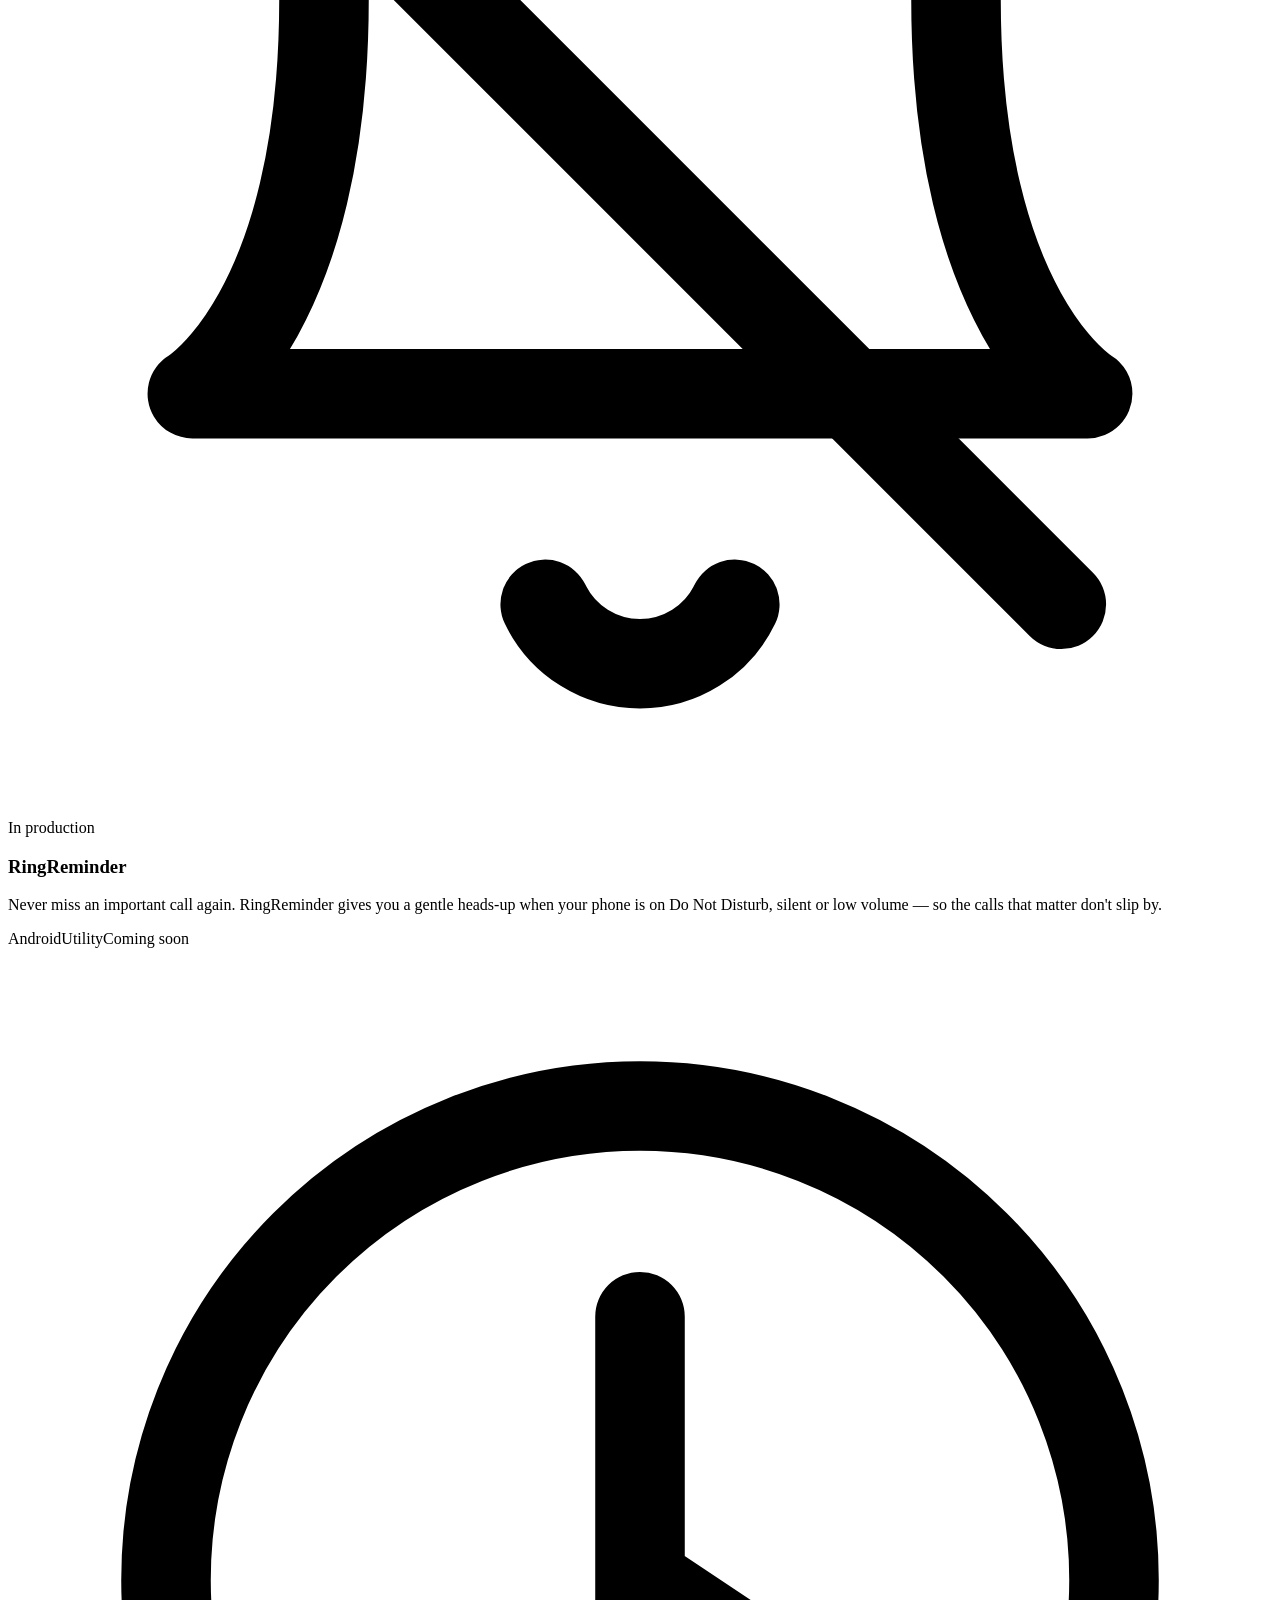
==== commit 69c9ce10: "Web build 20260623-065907" ====
--- a/index.html
+++ b/index.html
@@ -1,372 +1,413 @@
 <!DOCTYPE html>
-<html lang="en">
+<!--
+===================================================================
+  THECRAZYCAT.COM  —  HOW TO EDIT THIS SITE  (read me first!)
+===================================================================
+
+  THE 3 FILES THAT MAKE THIS SITE:
+    1. index.html   <- THIS FILE. All the words, links & images.
+    2. styles.css   <- All the colours, fonts, spacing (the "look").
+    3. app.jsx      <- The little "Tweaks" panel only. You can ignore it.
+
+  COMMON THINGS YOU'LL WANT TO DO  (search the file for the word in CAPS):
+
+    • Change an app's name / description / links ...... search:  EDIT APP CARD
+    • Add a BRAND NEW app to the grid ................ search:  ADD A NEW APP
+    • Add a "Latest updates" entry ................... search:  EDIT UPDATES
+    • Change your contact email ..................... search:  EDIT CONTACT
+    • Change the studio "About" text ................ search:  EDIT ABOUT
+    • Swap the placeholder "C" logo ................. search:  EDIT LOGO
+    • Change colours / theme ....................... open styles.css, top section
+
+  HOW TO PUBLISH A CHANGE:
+    1. Edit the text below and save the file.
+    2. Upload index.html (and styles.css / app.jsx if you changed those)
+       to wherever thecrazycat.com is hosted - the same place your
+       BingoNingo site lives. That's it.
+
+  GOOD TO KNOW:
+    • Links open like  href="https://..."  - just change the address.
+    • App icons / screenshots are loaded straight from the Google Play
+      servers by their web address, so they always stay up to date.
+    • The QuizBlitz icon is a real file in the  assets/  folder.
+===================================================================
+-->
+<html lang="en" data-direction="arcade" data-density="regular">
 <head>
-  <meta charset="UTF-8">
-  <meta name="viewport" content="width=device-width, initial-scale=1.0">
-  <meta name="description" content="BingoNingo — Free bingo player cards app for Android. Play along at any bingo game with your own digital cards on your phone. Web version available for iPhone & iPad.">
-  <title>BingoNingo — Free Bingo Player Cards</title>
-  <link rel="preconnect" href="https://fonts.googleapis.com">
-  <link rel="preconnect" href="https://fonts.gstatic.com" crossorigin>
-  <link href="https://fonts.googleapis.com/css2?family=Fredoka+One&family=Nunito:wght@400;600;700;800&display=swap" rel="stylesheet">
-  <style>
-    *, *::before, *::after { box-sizing: border-box; margin: 0; padding: 0; }
-    :root {
-      --bg:#0f0f12; --bg2:#17171d; --bg3:#1e1e26;
-      --red:#ff4444; --red2:#ff6666; --gold:#ffd54f;
-      --green:#4caf50; --blue:#3399ff;
-      --text:#eee; --muted:#888; --border:#2a2a36;
-    }
-    html { scroll-behavior: smooth; }
-    body { font-family:'Nunito',sans-serif; background:var(--bg); color:var(--text); overflow-x:hidden; line-height:1.6; }
-    
-    body.has-ad-banner {
-      padding-bottom:60px;
-    }
-
-    .hero { min-height:100vh; display:flex; flex-direction:column; align-items:center; justify-content:center; text-align:center; padding:40px 20px 60px; position:relative; overflow:hidden; }
-    .hero::before { content:''; position:absolute; inset:0; background:radial-gradient(ellipse 80% 60% at 50% 0%,rgba(255,68,68,.12) 0%,transparent 70%),radial-gradient(ellipse 60% 40% at 80% 80%,rgba(51,153,255,.08) 0%,transparent 60%); pointer-events:none; }
-    .hero-banner { width:100%; max-width:580px; border-radius:20px; overflow:hidden; margin-bottom:32px; box-shadow:0 20px 60px rgba(255,68,68,.2),0 4px 20px rgba(0,0,0,.6); animation:fadeUp .8s ease both; }
-    .hero-banner img { width:100%; height:auto; display:block; }
-    .hero-title { font-family:'Fredoka One',cursive; font-size:clamp(2.8rem,8vw,5rem); color:var(--red2); text-shadow:0 0 30px rgba(255,100,100,.4); line-height:1; margin-bottom:12px; animation:fadeUp .8s .1s ease both; }
-
-    .hero-sub { font-size:clamp(1rem,3vw,1.3rem); color:var(--muted); max-width:520px; margin:0 auto 36px; font-weight:600; animation:fadeUp .8s .2s ease both; }
-    .hero-sub span { color:var(--gold); }
-
-    .hero-btns { display:flex; gap:14px; flex-wrap:wrap; justify-content:center; animation:fadeUp .8s .3s ease both; }
-
-    .btn-primary { display:inline-flex; align-items:center; gap:10px; padding:14px 28px; background:var(--red); color:#fff; font-family:'Nunito',sans-serif; font-size:1rem; font-weight:800; border-radius:50px; text-decoration:none; border:none; cursor:pointer; transition:transform .15s,box-shadow .15s; box-shadow:0 4px 20px rgba(255,68,68,.35); }
-    .btn-primary:hover { transform:translateY(-2px); box-shadow:0 8px 28px rgba(255,68,68,.45); }
-
-    .btn-secondary { display:inline-flex; align-items:center; gap:10px; padding:14px 28px; background:transparent; color:var(--text); font-family:'Nunito',sans-serif; font-size:1rem; font-weight:700; border-radius:50px; text-decoration:none; border:2px solid var(--border); cursor:pointer; transition:transform .15s,border-color .15s; }
-    .btn-secondary:hover { transform:translateY(-2px); border-color:var(--muted); }
-
-    .section { padding:80px 20px; max-width:900px; margin:0 auto; }
-    .section-label { font-size:.75rem; font-weight:800; letter-spacing:.15em; text-transform:uppercase; color:var(--red2); margin-bottom:10px; text-align:center; }
-    .section-title { font-family:'Fredoka One',cursive; font-size:clamp(1.8rem,5vw,2.8rem); text-align:center; margin-bottom:12px; }
-    .section-desc { text-align:center; color:var(--muted); font-size:1rem; max-width:520px; margin:0 auto 52px; font-weight:600; }
-
-    .divider { width:48px; height:3px; background:var(--red); border-radius:2px; margin:0 auto 48px; }
-
-    .features-grid { display:grid; grid-template-columns:repeat(auto-fit,minmax(240px,1fr)); gap:16px; }
-    .feature-card { background:var(--bg2); border:1px solid var(--border); border-radius:16px; padding:28px 24px; transition:transform .2s,border-color .2s; }
-    .feature-card:hover { transform:translateY(-3px); border-color:#3a3a4a; }
-    .feature-icon { font-size:2rem; margin-bottom:14px; display:block; }
-    .feature-title { font-family:'Fredoka One',cursive; font-size:1.2rem; margin-bottom:8px; }
-    .feature-desc { font-size:.9rem; color:var(--muted); line-height:1.6; font-weight:600; }
-
-    .steps-section { background:var(--bg2); border-top:1px solid var(--border); border-bottom:1px solid var(--border); }
-    .steps-grid { display:grid; grid-template-columns:repeat(auto-fit,minmax(180px,1fr)); gap:32px; text-align:center; }
-    .step { display:flex; flex-direction:column; align-items:center; gap:12px; }
-    .step-num { width:52px; height:52px; border-radius:50%; background:var(--bg3); border:2px solid var(--red); display:flex; align-items:center; justify-content:center; font-family:'Fredoka One',cursive; font-size:1.4rem; color:var(--red2); flex-shrink:0; }
-    .step-title { font-family:'Fredoka One',cursive; font-size:1.05rem; }
-    .step-desc { font-size:.88rem; color:var(--muted); font-weight:600; line-height:1.5; }
-
-    .apps-grid { display:grid; grid-template-columns:repeat(auto-fit,minmax(280px,1fr)); gap:20px; }
-    .app-card { background:var(--bg2); border:1px solid var(--border); border-radius:20px; padding:32px 28px; transition:transform .2s,border-color .2s; }
-    .app-card:hover { transform:translateY(-3px); border-color:#3a3a4a; }
-    .app-card.featured { border-color:var(--red); box-shadow:0 0 0 1px rgba(255,68,68,.2),0 8px 32px rgba(255,68,68,.1); }
-    .app-badge { display:inline-block; padding:3px 12px; border-radius:20px; font-size:.75rem; font-weight:800; letter-spacing:.05em; text-transform:uppercase; margin-bottom:16px; }
-    .badge-free { background:rgba(76,175,80,.15); color:var(--green); border:1px solid rgba(76,175,80,.3); }
-    .badge-web  { background:rgba(51,153,255,.15); color:var(--blue);  border:1px solid rgba(51,153,255,.3); }
-
-    .app-title { font-family:'Fredoka One',cursive; font-size:1.5rem; margin-bottom:10px; }
-    .app-desc { font-size:.92rem; color:var(--muted); font-weight:600; margin-bottom:24px; line-height:1.6; }
-    .app-link { display:inline-flex; align-items:center; gap:8px; padding:10px 20px; border-radius:50px; font-size:.9rem; font-weight:800; text-decoration:none; transition:transform .15s; }
-    .app-link:hover { transform:translateY(-2px); }
-    .app-link.android { background:rgba(76,175,80,.15); color:var(--green); border:1px solid rgba(76,175,80,.3); }
-    .app-link.web     { background:rgba(51,153,255,.15); color:var(--blue);  border:1px solid rgba(51,153,255,.3); }
-
-    footer { border-top:1px solid var(--border); padding:32px 20px; text-align:center; }
-    .footer-links { display:flex; gap:24px; justify-content:center; flex-wrap:wrap; margin-bottom:16px; }
-    .footer-links a { color:var(--muted); text-decoration:none; font-size:.9rem; font-weight:600; transition:color .2s; }
-    .footer-links a:hover { color:var(--text); }
-    .footer-copy { font-size:.82rem; color:#444; font-weight:600; }
-
-    @keyframes fadeUp { from{opacity:0;transform:translateY(24px)} to{opacity:1;transform:translateY(0)} }
-
-    @media(max-width:600px) {
-      .hero { padding:32px 16px 48px; }
-      .section { padding:60px 16px; }
-      .hero-btns { flex-direction:column; align-items:center; }
-      .btn-primary,.btn-secondary { width:100%; max-width:280px; justify-content:center; }
-    }
-
-    .scroll-indicator {
-      position:absolute;
-      bottom:20px;
-      left:50%;
-      transform:translateX(-50%);
-      text-align:center;
-      color:var(--muted);
-      font-size:0.8rem;
-      opacity:0.7;
-      animation:fadeUp 1s 0.5s ease both;
-    }
-
-    .scroll-indicator .chevron {
-      width:18px;
-      height:18px;
-      border-right:2px solid var(--muted);
-      border-bottom:2px solid var(--muted);
-      transform:rotate(45deg);
-      margin:6px auto 0;
-      animation:chevronBounce 1.4s infinite;
-    }
-
-    @keyframes chevronBounce {
-      0%, 100% { transform:translateY(0) rotate(45deg); }
-      50% { transform:translateY(6px) rotate(45deg); }
-    }
-  </style>
+<meta charset="UTF-8" />
+<meta name="viewport" content="width=device-width, initial-scale=1" />
+<title>TheCrazyCat — playful apps that just work</title>
+<meta name="description" content="TheCrazyCat is an indie studio making playful, useful Android apps — including BingoNingo, QuizBlitz and RingReminder." />
+<link rel="stylesheet" href="styles.css" />
 </head>
-
-<body class="has-ad-banner">
-
-<section class="hero">
-  <div class="hero-banner">
-    <img src="bingoningobanner.png" alt="BingoNingo — Free Bingo Player Cards App">
-  </div>
-
-  <h1 class="hero-title">BingoNingo</h1>
-
-  <p class="hero-sub">
-    The free bingo player cards app for <span>Android</span>.<br>
-    iPhone & iPad players can use the BingoNingo Cards web version instantly — no install needed.<br>
-    Want the full experience? Try the <span>BingoNingo</span> app with Caller, Cards + Printing.
-  </p>
-
-  <div class="hero-btns">
-
-  <!-- Web Version -->
-  <a href="https://bingoningo.thecrazycat.com/playgame.html" class="btn-primary">
-    <svg width="20" height="20" viewBox="0 0 24 24" fill="currentColor">
-      <path d="M3 12a9 9 0 1 0 18 0A9 9 0 0 0 3 12zm7.5-3.5 5 3.5-5 3.5V8.5z"/>
-    </svg>
-    Play Cards in Browser
-  </a>
-
-  <!-- Full App -->
-  <a href="https://play.google.com/store/apps/details?id=com.jcat.bingoningo.app" class="btn-secondary">
-    <svg width="20" height="20" viewBox="0 0 24 24" fill="currentColor">
-      <path d="M3.18 23.76a2 2 0 0 0 2.14-.22l11.76-6.78-3.3-3.3-10.6 10.3zm-1.1-20.6v17.68l9.56-8.84L2.08 3.16zm19.4 7.42-2.8-1.62-3.66 3.38 3.66 3.38 2.82-1.64a2 2 0 0 0 0-3.5zM5.32.46A2 2 0 0 0 3.18.22L13.74 10.6l3.3-3.3L5.32.46z"/>
-    </svg>
-    Get Full App
-  </a>
-
-  <!-- Free Cards App -->
-  <a href="https://play.google.com/store/apps/details?id=com.jcat.bingoningo.app.free" class="btn-secondary">
-    <svg width="20" height="20" viewBox="0 0 24 24" fill="currentColor">
-      <path d="M3.18 23.76a2 2 0 0 0 2.14-.22l11.76-6.78-3.3-3.3-10.6 10.3zm-1.1-20.6v17.68l9.56-8.84L2.08 3.16zm19.4 7.42-2.8-1.62-3.66 3.38 3.66 3.38 2.82-1.64a2 2 0 0 0 0-3.5zM5.32.46A2 2 0 0 0 3.18.22L13.74 10.6l3.3-3.3L5.32.46z"/>
-    </svg>
-    Get Free Cards App
-  </a>
-
-</div>
+<body>
+
+<!-- ============ NAV ============ -->
+<nav class="nav">
+  <div class="nav-inner">
+    <a class="brand" href="#top" aria-label="TheCrazyCat home">
+      <!-- EDIT LOGO: this "C" tile is a placeholder. To use a real logo image,
+           replace the <span class="mark logo-tile">C</span> with:
+           <img class="mark" src="assets/your-logo.png" alt="TheCrazyCat" />
+           (do the same in the About section and the footer.) -->
+      <span class="mark logo-tile">C</span>
+      <span>The<b>Crazy</b>Cat</span>
+    </a>
+    <div class="nav-links">
+      <a href="#apps">Apps</a>
+      <a href="#updates">Updates</a>
+      <a href="#about">Studio</a>
+    </div>
+    <a class="btn btn-primary" href="#apps">
+      <svg viewBox="0 0 24 24" fill="none"><path d="M5 3l14 9-14 9V3z" fill="currentColor"/></svg>
+      See the apps
+    </a>
+  </div>
+</nav>
+
+<a id="top"></a>
+
+<!-- ============ HERO ============ -->
+<header class="hero">
+  <div class="wrap">
+    <div class="hero-grid">
+      <div class="hero-copy">
+        <span class="eyebrow">Indie app studio</span>
+        <h1>Tiny apps with <span class="pop">big personality.</span></h1>
+        <p class="hero-lead">TheCrazyCat builds playful, genuinely useful Android apps — the kind that do one thing brilliantly and don't get in your way. Here's what we're making.</p>
+        <div class="hero-cta">
+          <a class="btn btn-primary" href="#apps">Browse the apps</a>
+          <a class="btn btn-ghost" href="https://bingoningo.thecrazycat.com/game/" target="_blank" rel="noopener">Play BingoNingo Cards in browser</a>
+        </div>
+        <div class="hero-stats">
+          <div class="stat"><b>2</b><span>live on Google Play</span></div>
+          <div class="stat"><b>2</b><span>in production</span></div>
+          <div class="stat"><b>UK</b><span>indie made</span></div>
+        </div>
+      </div>
+      <div class="hero-visual">
+        <div class="spotlight">
+          <span class="spot-tag"><span class="dot"></span>Flagship · Live now</span>
+          <img class="spot-shot" src="https://play-lh.googleusercontent.com/yHYLQTV10hZn9BGJXnqPVSohbrmuu4jkGVYQIXIorpiLMPY8yrVxtCKix_a44oBjdmMQTovqSv9IPV40PlFwYGU=w526-h296" alt="BingoNingo Bingo Caller screenshot" style="object-fit: contain" />
+          <div class="spot-row">
+            <span class="ic"><img src="https://play-lh.googleusercontent.com/UR2xQhNVcsN9dnyKk6hRBVv38SL1JI2V43YABy2aH7JxHgKr0X6NkoK6M9IYG1907eIMza325c921pc20AtA3Sc=s128" alt="" /></span>
+            <div>
+              <h3>BingoNingo Bingo Caller</h3>
+              <div class="meta">90-ball UK bingo · Rated 3+ · Free</div>
+            </div>
+          </div>
+          <div class="spot-cta">
+            <a class="app-link solid" href="https://play.google.com/store/apps/details?id=com.jcat.bingoningo.app" target="_blank" rel="noopener">
+              <svg viewBox="0 0 24 24" fill="currentColor"><path d="M3.6 2.4 13.9 12 3.6 21.6c-.3-.2-.5-.6-.5-1V3.4c0-.4.2-.8.5-1z" opacity=".85"/><path d="M16.8 9.1 18.9 10c1.2.6 1.2 2.4 0 3l-2.1.9L14 12l2.8-2.9z"/><path d="M3.6 2.4 16.8 9.1 14 12 3.6 2.4z" opacity=".6"/><path d="M3.6 21.6 14 12l2.8 2.9-13.2 6.7z" opacity=".7"/></svg>
+              Google Play
+            </a>
+            <a class="app-link" href="https://bingoningo.thecrazycat.com/game/" target="_blank" rel="noopener">
+              <svg viewBox="0 0 24 24" fill="none"><path d="M5 3l14 9-14 9V3z" fill="currentColor"/></svg>
+              Play in browser
+            </a>
+          </div>
+        </div>
+      </div>
+    </div>
+  </div>
+</header>
+
+<!-- ============ APPS ============ -->
+<section class="apps" id="apps">
+  <div class="wrap">
+    <div class="apps-head reveal">
+      <div class="section-head" style="margin-bottom:0">
+        <span class="eyebrow">The lineup</span>
+        <h2>Apps we've built &amp; are building</h2>
+        <p>Live on the Play Store, playable in your browser, or cooking in the workshop.</p>
+      </div>
+      <div class="filters" role="tablist" aria-label="Filter apps">
+        <button class="chip active" data-filter="all">All</button>
+        <button class="chip" data-filter="live">Live</button>
+        <button class="chip" data-filter="prod">In production</button>
+      </div>
+    </div>
+
+    <!-- ============================================================
+         EDIT APP CARD  -  each <article> below is one app.
+         To change one: edit its <h3> (name), <p class="desc"> (blurb),
+         the <span class="tag"> chips, and the href="..." on its links.
+         Status badge: data-status="live" or "prod" + the <span class="badge">.
+
+         ADD A NEW APP: copy one whole <article>...</article> block,
+         paste it above the ghost card, and change its details.
+         ============================================================ -->
+    <div class="app-grid">
+
+      <!-- BingoNingo Bingo Caller -->
+      <article class="app-card reveal" data-status="live">
+        <div class="app-top">
+          <div class="app-icon"><img src="https://play-lh.googleusercontent.com/UR2xQhNVcsN9dnyKk6hRBVv38SL1JI2V43YABy2aH7JxHgKr0X6NkoK6M9IYG1907eIMza325c921pc20AtA3Sc=s128" alt="BingoNingo Bingo Caller icon" /></div>
+          <span class="badge live"><span class="dot"></span>Live</span>
+        </div>
+        <h3>BingoNingo Bingo Caller</h3>
+        <p class="desc">A complete 90-ball UK bingo caller. Clear text-to-speech calling, QR card scanning and automatic win checking — one device hosts, players join from their phones.</p>
+        <div class="tags"><span class="tag">Android</span><span class="tag">90-ball bingo</span><span class="tag">TTS caller</span></div>
+        <div class="app-links">
+          <a class="app-link solid" href="https://play.google.com/store/apps/details?id=com.jcat.bingoningo.app" target="_blank" rel="noopener">
+            <svg viewBox="0 0 24 24" fill="currentColor"><path d="M3.6 2.4 13.9 12 3.6 21.6c-.3-.2-.5-.6-.5-1V3.4c0-.4.2-.8.5-1z" opacity=".85"/><path d="M16.8 9.1 18.9 10c1.2.6 1.2 2.4 0 3l-2.1.9L14 12l2.8-2.9z"/><path d="M3.6 2.4 16.8 9.1 14 12 3.6 2.4z" opacity=".6"/><path d="M3.6 21.6 14 12l2.8 2.9-13.2 6.7z" opacity=".7"/></svg>
+            Google Play
+          </a>
+          <a class="app-link" href="https://bingoningo.thecrazycat.com" target="_blank" rel="noopener">
+            <svg viewBox="0 0 24 24" fill="none"><circle cx="12" cy="12" r="9" stroke="currentColor" stroke-width="1.8"/><path d="M3 12h18M12 3a14 14 0 010 18 14 14 0 010-18z" stroke="currentColor" stroke-width="1.5"/></svg>
+            Website
+          </a>
+        </div>
+      </article>
+
+      <!-- BingoNingo Cards -->
+      <article class="app-card reveal" data-status="live">
+        <div class="app-top">
+          <div class="app-icon"><img src="https://play-lh.googleusercontent.com/TZjfbokmMSM2HzSWxxqpQ-yn-4iTu6mIlxAjtIs3F5j8oEjjwbXY48NRIX_u25F3AZ4wrlMznLLLB8_guR8zJrI=s128" alt="BingoNingo Cards icon" /></div>
+          <span class="badge live"><span class="dot"></span>Live</span>
+        </div>
+        <h3>BingoNingo Cards</h3>
+        <p class="desc">Digital 90-ball player cards to replace paper sheets. Every card has a QR code for instant setup — play three at once, or switch to Big Card mode for one large card.</p>
+        <div class="tags"><span class="tag">Android</span><span class="tag">Player cards</span><span class="tag">QR setup</span></div>
+        <div class="app-links">
+          <a class="app-link solid" href="https://play.google.com/store/apps/details?id=com.jcat.bingoningo.app.free" target="_blank" rel="noopener">
+            <svg viewBox="0 0 24 24" fill="currentColor"><path d="M3.6 2.4 13.9 12 3.6 21.6c-.3-.2-.5-.6-.5-1V3.4c0-.4.2-.8.5-1z" opacity=".85"/><path d="M16.8 9.1 18.9 10c1.2.6 1.2 2.4 0 3l-2.1.9L14 12l2.8-2.9z"/><path d="M3.6 2.4 16.8 9.1 14 12 3.6 2.4z" opacity=".6"/><path d="M3.6 21.6 14 12l2.8 2.9-13.2 6.7z" opacity=".7"/></svg>
+            Google Play
+          </a>
+          <a class="app-link" href="https://bingoningo.thecrazycat.com" target="_blank" rel="noopener">
+            <svg viewBox="0 0 24 24" fill="none"><circle cx="12" cy="12" r="9" stroke="currentColor" stroke-width="1.8"/><path d="M3 12h18M12 3a14 14 0 010 18 14 14 0 010-18z" stroke="currentColor" stroke-width="1.5"/></svg>
+            Website
+          </a>
+        </div>
+      </article>
+
+      <!-- BingoNingo Cards Web -->
+      <article class="app-card reveal" data-status="live">
+        <div class="app-top">
+          <div class="app-icon"><img src="https://play-lh.googleusercontent.com/TZjfbokmMSM2HzSWxxqpQ-yn-4iTu6mIlxAjtIs3F5j8oEjjwbXY48NRIX_u25F3AZ4wrlMznLLLB8_guR8zJrI=s128" alt="BingoNingo Cards icon" /></div>
+          <span class="badge web"><span class="dot"></span>Web app</span>
+        </div>
+        <h3>BingoNingo Cards — Web</h3>
+        <p class="desc">The player cards, right in your browser. No install needed — perfect for iPhone, iPad or any device. Hand it to guests and start playing in seconds.</p>
+        <div class="tags"><span class="tag">Browser</span><span class="tag">iOS friendly</span><span class="tag">No install</span></div>
+        <div class="app-links">
+          <a class="app-link solid" href="https://bingoningo.thecrazycat.com/game/" target="_blank" rel="noopener">
+            <svg viewBox="0 0 24 24" fill="none"><path d="M5 3l14 9-14 9V3z" fill="currentColor"/></svg>
+            Play now
+          </a>
+        </div>
+      </article>
+
+      <!-- QuizBlitz -->
+      <article class="app-card reveal" data-status="prod">
+        <div class="app-top">
+          <div class="app-icon"><img src="assets/quizblitz.png" alt="QuizBlitz icon" /></div>
+          <span class="badge prod"><span class="dot"></span>In production</span>
+        </div>
+        <h3>QuizBlitz</h3>
+        <p class="desc">A fast-paced Android quiz game. Race the clock, build answer streaks and climb the board — bite-sized rounds made for that "just one more" feeling.</p>
+        <div class="tags"><span class="tag">Android</span><span class="tag">Quiz game</span><span class="tag">Coming soon</span></div>
+        <div class="app-links">
+          <a class="app-link muted">
+            <svg viewBox="0 0 24 24" fill="none"><circle cx="12" cy="12" r="9" stroke="currentColor" stroke-width="1.7"/><path d="M12 7v5l3 2" stroke="currentColor" stroke-width="1.7" stroke-linecap="round"/></svg>
+            Play Store — soon
+          </a>
+          <a class="app-link" href="https://play.google.com/store/apps/developer?id=thecrazycat" target="_blank" rel="noopener">
+            <svg viewBox="0 0 24 24" fill="none"><circle cx="12" cy="8" r="3.5" stroke="currentColor" stroke-width="1.7"/><path d="M5 20c0-3.6 3.1-6 7-6s7 2.4 7 6" stroke="currentColor" stroke-width="1.7" stroke-linecap="round"/></svg>
+            Follow on Play
+          </a>
+        </div>
+      </article>
+
+      <!-- RingReminder -->
+      <article class="app-card reveal" data-status="prod">
+        <div class="app-top">
+          <div class="app-icon ph" style="color:var(--accent)">
+            <svg viewBox="0 0 24 24" fill="none"><path d="M18 8.5a6 6 0 10-12 0c0 6-2.5 7.5-2.5 7.5h17S18 14.5 18 8.5z" stroke="currentColor" stroke-width="1.7" stroke-linejoin="round"/><path d="M10.2 20a2 2 0 003.6 0" stroke="currentColor" stroke-width="1.7" stroke-linecap="round"/><path d="M4 4l16 16" stroke="currentColor" stroke-width="1.7" stroke-linecap="round"/></svg>
+          </div>
+          <span class="badge prod"><span class="dot"></span>In production</span>
+        </div>
+        <h3>RingReminder</h3>
+        <p class="desc">Never miss an important call again. RingReminder gives you a gentle heads-up when your phone is on Do Not Disturb, silent or low volume — so the calls that matter don't slip by.</p>
+        <div class="tags"><span class="tag">Android</span><span class="tag">Utility</span><span class="tag">Coming soon</span></div>
+        <div class="app-links">
+          <a class="app-link muted">
+            <svg viewBox="0 0 24 24" fill="none"><circle cx="12" cy="12" r="9" stroke="currentColor" stroke-width="1.7"/><path d="M12 7v5l3 2" stroke="currentColor" stroke-width="1.7" stroke-linecap="round"/></svg>
+            Play Store — soon
+          </a>
+          <a class="app-link" href="https://play.google.com/store/apps/developer?id=thecrazycat" target="_blank" rel="noopener">
+            <svg viewBox="0 0 24 24" fill="none"><circle cx="12" cy="8" r="3.5" stroke="currentColor" stroke-width="1.7"/><path d="M5 20c0-3.6 3.1-6 7-6s7 2.4 7 6" stroke="currentColor" stroke-width="1.7" stroke-linecap="round"/></svg>
+            Follow on Play
+          </a>
+        </div>
+      </article>
+
+      <!-- Ghost / room to expand (also a quick link to all your apps on Play) -->
+      <a class="ghost-card reveal" href="https://play.google.com/store/apps/developer?id=thecrazycat" target="_blank" rel="noopener" data-status="all">
+        <span class="plus">
+          <svg viewBox="0 0 24 24" fill="none" style="color:var(--accent)"><path d="M12 5v14M5 12h14" stroke="currentColor" stroke-width="2" stroke-linecap="round"/></svg>
+        </span>
+        <b>More on the way</b>
+        <span>New apps land here.<br/>See us on Google Play.</span>
+      </a>
+
+    </div>
+  </div>
 </section>
 
-<section class="section">
-  <p class="section-label">Features</p>
-  <h2 class="section-title">Everything you need to play</h2>
-  <p class="section-desc">BingoNingo gives every player their own digital bingo cards — no paper, no pencils, no fuss.</p>
-  <div class="divider"></div>
-
-  <div class="features-grid">
-
-    <div class="feature-card">
-      <span class="feature-icon">🎴</span>
-      <div class="feature-title">Digital Bingo Cards</div>
-      <p class="feature-desc">Pick up to 3 cards from thousands of unique combinations. Tap numbers as they're called — no pen required.</p>
-    </div>
-
-    <div class="feature-card">
-      <span class="feature-icon">⚡</span>
-      <div class="feature-title">Quick Pick</div>
-      <p class="feature-desc">Let the app pick 1, 2, or 3 cards instantly. Quick Pick 2 and 3 always choose cards with no repeated numbers between them.</p>
-    </div>
-
-    <div class="feature-card">
-      <span class="feature-icon">🔗</span>
-      <div class="feature-title">Share Codes</div>
-      <p class="feature-desc">Get a unique share code for your selection. Share it with your caller to link your cards to their AutoCheck system.</p>
-    </div>
-
-    <div class="feature-card">
-      <span class="feature-icon">🔍</span>
-      <div class="feature-title">Big Card Mode</div>
-      <p class="feature-desc">Switch to a single large card in landscape for easier number spotting — perfect if you prefer a bigger display.</p>
-    </div>
-
-    <div class="feature-card">
-      <span class="feature-icon">🎨</span>
-      <div class="feature-title">Card Themes</div>
-      <p class="feature-desc">Customise your cards with multiple colour themes — Default dark, Ocean night, Forest, Gold rush, and Purple haze.</p>
-    </div>
-
-    <div class="feature-card">
-      <span class="feature-icon">📱</span>
-      <div class="feature-title">Works Everywhere</div>
-      <p class="feature-desc">Free Android apps, or use the web version in any browser on iPhone, iPad, or any device.</p>
-    </div>
-
-    <div class="feature-card">
-      <span class="feature-icon">🖨️</span>
-      <div class="feature-title">Printable Cards</div>
-      <p class="feature-desc">Create a ready‑to‑print PDF of your selected cards directly in the full Android app — perfect for groups or offline play.</p>
-    </div>
-
+<!-- ============ UPDATES / DEVLOG ============ -->
+<section class="updates" id="updates">
+  <div class="wrap">
+    <div class="updates-grid">
+      <div class="reveal">
+        <div class="section-head">
+          <span class="eyebrow">What's new</span>
+          <h2 style="font-size:clamp(28px,4vw,40px)">Latest updates</h2>
+        </div>
+        <!-- ============================================================
+             EDIT UPDATES  -  your "What's new" list.
+             To add an entry: copy one <div class="tl-item"> block,
+             paste it at the TOP (newest first), and change the date +
+             heading + text. Use class="tl-item soon" for a greyed-out
+             "coming up" item. These are written by hand - they do not
+             pull from the Play Store automatically.
+             ============================================================ -->
+        <div class="timeline">
+          <div class="tl-item">
+            <div class="tl-date">Jun 8, 2026</div>
+            <h4>BingoNingo Caller · resize fixes</h4>
+            <p>Improved the caller layout so it scales cleanly across every screen size.</p>
+          </div>
+          <div class="tl-item">
+            <div class="tl-date">Jun 6, 2026</div>
+            <h4>BingoNingo Cards · display fix</h4>
+            <p>Fixed a sizing issue on larger screens for crisper, better-fitting cards.</p>
+          </div>
+          <div class="tl-item soon">
+            <div class="tl-date">Up next</div>
+            <h4>QuizBlitz enters beta</h4>
+            <p>First playable rounds are coming together — early testing soon.</p>
+          </div>
+        </div>
+      </div>
+
+      <div class="devlog-card reveal">
+        <span class="soon-pill">Devlog · coming soon</span>
+        <div class="big">Behind the apps — notes from the workshop.</div>
+        <p>We're starting a devlog to share what we're building, what broke, and what we learned along the way. Bingo logic, win-checking, the odd cat photo — it'll all be here.</p>
+        <a class="btn btn-ghost" href="#apps" style="align-self:flex-start">Browse the apps</a>
+      </div>
+    </div>
   </div>
 </section>
 
-<section class="section">
-  <p class="section-label">Compare Versions</p>
-  <h2 class="section-title">Which version is right for you?</h2>
-  <p class="section-desc">BingoNingo comes in two Android apps plus a browser version for iOS players.</p>
-  <div class="divider"></div>
-
-  <div class="features-grid" style="grid-template-columns:1fr 1fr 1fr; text-align:center;">
-    <div class="feature-card">
-      <div class="feature-title">BingoNingo (Full App)</div>
-      <p class="feature-desc">
-        • Bingo Caller<br>
-        • Player Cards<br>
-        • Card Printing<br>
-        • Remove Ads upgrade<br>
-        • Android only
-      </p>
-    </div>
-
-    <div class="feature-card">
-      <div class="feature-title">BingoNingo Cards</div>
-      <p class="
-          <div class="feature-card">
-        <p class="feature-desc">
-        • Player Cards only<br>
-        • Ad supported<br>
-        • Android only
-      </p>
-    </div>
-
-    <div class="feature-card">
-      <div class="feature-title">Web Version</div>
-      <p class="feature-desc">
-        • Player Cards only<br>
-        • No install needed<br>
-        • Works on iPhone, iPad & any browser
-      </p>
+<!-- ============ NEWSLETTER (removed) ============ -->
+
+<!-- ============ ABOUT ============ -->
+<section class="about" id="about">
+  <div class="wrap">
+    <div class="about-grid">
+      <div class="reveal">
+        <span class="eyebrow">The studio</span>
+        <!-- EDIT ABOUT  -  change the studio story in the two <p> blocks below. -->
+        <h2>One maker, one cat, lots of ideas.</h2>
+        <p>TheCrazyCat is a small independent developer in the UK, building Android apps that are playful to use and genuinely helpful. The goal is simple: apps that do one thing brilliantly, look good doing it, and respect your time.</p>
+        <p>BingoNingo was the first family — a full bingo system for clubs, pubs, charities and front-room games. QuizBlitz and RingReminder are next out of the workshop.</p>
+        <div class="signature">
+          <span class="mark logo-tile">C</span>
+          <div><b>TheCrazyCat</b><span>Indie Android studio ·  UK</span></div>
+        </div>
+      </div>
+      <div class="about-visual reveal">
+        <div class="about-tile"><b>5</b><span>apps live or in production</span></div>
+        <div class="about-tile"><b>90</b><span>ball UK bingo, done right</span></div>
+        <div class="about-tile"><b>0</b><span>dark patterns, ever</span></div>
+        <div class="about-tile"><b>∞</b><span>ideas in the backlog</span></div>
+      </div>
     </div>
   </div>
 </section>
 
-<section class="steps-section">
-  <div class="section">
-    <p class="section-label">How it works</p>
-    <h2 class="section-title">Up and playing in seconds</h2>
-    <p class="section-desc">No sign-up. No account. Just open and play.</p>
-    <div class="divider"></div>
-    <div class="steps-grid">
-      <div class="step">
-        <div class="step-num">1</div>
-        <div class="step-title">Open the app</div>
-        <p class="step-desc">Launch BingoNingo on Android or open the web version in any browser.</p>
-      </div>
-      <div class="step">
-        <div class="step-num">2</div>
-        <div class="step-title">Pick your cards</div>
-        <p class="step-desc">Tap New Game, choose with Quick Pick or browse manually, then confirm.</p>
-      </div>
-      <div class="step">
-        <div class="step-num">3</div>
-        <div class="step-title">Share your code</div>
-        <p class="step-desc">Copy your share code and give it to your bingo caller for AutoCheck.</p>
-      </div>
-      <div class="step">
-        <div class="step-num">4</div>
-        <div class="step-title">Play!</div>
-        <p class="step-desc">Tap numbers as they're called. Just shout Bingo when you win!</p>
-      </div>
-    </div>
-  </div>
-</section>
-
-<section class="section">
-  <p class="section-label">Get the app</p>
-  <h2 class="section-title">Free on every platform</h2>
-  <p class="section-desc">
-    Download the full Android app, or use the cards-only versions for quick play on any device.
-  </p>
-
-  <div class="divider"></div>
-
-  <div class="apps-grid">
-
-    <!-- FULL VERSION -->
-    <div class="app-card featured">
-      <span class="app-badge badge-free">Full App</span>
-      <div class="app-title">BingoNingo</div>
-      <p class="app-desc">
-        The complete bingo experience — Caller, Player Cards, and Card Printing.
-        Free to download with an optional Remove Ads upgrade.
-      </p>
-      <a href="https://play.google.com/store/apps/details?id=com.jcat.bingoningo.app" class="app-link android">
-        <svg width="16" height="16" viewBox="0 0 24 24" fill="currentColor">
-          <path d="M3.18 23.76a2 2 0 0 0 2.14-.22l11.76-6.78-3.3-3.3-10.6 10.3zm-1.1-20.6v17.68l9.56-8.84L2.08 3.16zm19.4 7.42-2.8-1.62-3.66 3.38 3.66 3.38 2.82-1.64a2 2 0 0 0 0-3.5zM5.32.46A2 2 0 0 0 3.18.22L13.74 10.6l3.3-3.3L5.32.46z"/>
-        </svg>
-        Download BingoNingo
-      </a>
-    </div>
-
-    <!-- CARDS VERSION -->
-    <div class="app-card">
-      <span class="app-badge badge-free">Cards Only</span>
-      <div class="app-title">BingoNingo Cards</div>
-      <p class="app-desc">
-        The lightweight cards-only version. Perfect for players who just need digital bingo cards.
-        Ad supported.
-      </p>
-      <a href="https://play.google.com/store/apps/details?id=com.jcat.bingoningo.app.free" class="app-link android">
-        <svg width="16" height="16" viewBox="0 0 24 24" fill="currentColor">
-          <path d="M3.18 23.76a2 2 0 0 0 2.14-.22l11.76-6.78-3.3-3.3-10.6 10.3zm-1.1-20.6v17.68l9.56-8.84L2.08 3.16zm19.4 7.42-2.8-1.62-3.66 3.38 3.66 3.38 2.82-1.64a2 2 0 0 0 0-3.5zM5.32.46A2 2 0 0 0 3.18.22L13.74 10.6l3.3-3.3L5.32.46z"/>
-        </svg>
-        Download Cards Version
-      </a>
-    </div>
-
-    <!-- WEB VERSION -->
-    <div class="app-card">
-      <span class="app-badge badge-web">Web</span>
-      <div class="app-title">Play in Browser</div>
-      <p class="app-desc">
-        Use the web version on iPhone, iPad, or any device.
-        Includes the full player cards experience — no install required.
-        (Caller features are available in the full Android app only.)
-      </p>
-      <a href="https://bingoningo.thecrazycat.com/playgame.html" class="app-link web">
-        <svg width="16" height="16" viewBox="0 0 24 24" fill="none" stroke="currentColor" stroke-width="2">
-          <circle cx="12" cy="12" r="10"/>
-          <path d="M2 12h20M12 2a15.3 15.3 0 0 1 4 10 15.3 15.3 0 0 1-4 10 15.3 15.3 0 0 1-4-10 15.3 15.3 0 0 1 4-10z"/>
-        </svg>
-        Open Web Version
-      </a>
-    </div>
-
-  </div>
-</section>
-
+<!-- ============ FOOTER ============ -->
 <footer>
-  <div class="footer-links">
-    <a href="https://bingoningo.thecrazycat.com/playgame.html">Play Now</a>
-    <a href="https://bingoningo.thecrazycat.com/privacy.html">Privacy Policy</a>
-    <a href="mailto:bingoningo@thecrazycat.com">Contact</a>
-  </div>
-  <p class="footer-copy">
-    &copy; 2026 TheCrazyCat. BingoNingo is free to play. Contains optional in-app purchases. Contains advertising.
-  </p>
+  <div class="wrap">
+    <div class="foot-grid">
+      <div class="foot-brand">
+        <a class="brand" href="#top">
+          <span class="mark logo-tile">C</span>
+          <span>The<b>Crazy</b>Cat</span>
+        </a>
+        <p>Playful, useful Android apps — made by an indie studio in the UK.</p>
+      </div>
+      <div class="foot-col">
+        <h5>Apps</h5>
+        <a href="https://play.google.com/store/apps/details?id=com.jcat.bingoningo.app" target="_blank" rel="noopener">BingoNingo Caller</a>
+        <a href="https://play.google.com/store/apps/details?id=com.jcat.bingoningo.app.free" target="_blank" rel="noopener">BingoNingo Cards</a>
+        <a href="https://bingoningo.thecrazycat.com/game/" target="_blank" rel="noopener">Play in browser</a>
+        <a href="#apps">QuizBlitz · soon</a>
+        <a href="#apps">RingReminder · soon</a>
+      </div>
+      <div class="foot-col">
+        <h5>Studio</h5>
+        <a href="#about">About</a>
+        <a href="#updates">Updates</a>
+        <a href="#updates">Devlog · soon</a>
+        <a href="https://bingoningo.thecrazycat.com" target="_blank" rel="noopener">BingoNingo site</a>
+      </div>
+      <!-- EDIT CONTACT  -  change your email + links here (and in the footer-bottom icons below). -->
+      <div class="foot-col">
+        <h5>Contact</h5>
+        <a href="mailto:hello@thecrazycat.com">dev@thecrazycat.com</a>
+        <a href="https://play.google.com/store/apps/developer?id=thecrazycat" target="_blank" rel="noopener">Play Store profile</a>
+        <a href="https://bingoningo.thecrazycat.com/privacy" target="_blank" rel="noopener">Privacy</a>
+      </div>
+    </div>
+    <div class="foot-bottom">
+      <span>© 2026 TheCrazyCat. Made with curiosity in Derby, UK.</span>
+      <div class="socials">
+        <a href="https://play.google.com/store/apps/developer?id=thecrazycat" target="_blank" rel="noopener" aria-label="Google Play">
+          <svg viewBox="0 0 24 24" fill="currentColor"><path d="M3.6 2.4 13.9 12 3.6 21.6c-.3-.2-.5-.6-.5-1V3.4c0-.4.2-.8.5-1z"/><path d="M16.8 9.1 18.9 10c1.2.6 1.2 2.4 0 3l-2.1.9L14 12l2.8-2.9z"/></svg>
+        </a>
+        <a href="mailto:hello@thecrazycat.com" aria-label="Email">
+          <svg viewBox="0 0 24 24" fill="none"><rect x="3" y="5" width="18" height="14" rx="2" stroke="currentColor" stroke-width="1.7"/><path d="M4 7l8 6 8-6" stroke="currentColor" stroke-width="1.7"/></svg>
+        </a>
+      </div>
+    </div>
+  </div>
 </footer>
 
-<div class="scroll-indicator">
-  <span>Scroll</span>
-  <div class="chevron"></div>
-</div>
-
+<!-- ============ TWEAKS (React) ============ -->
+<div id="tweaks-root"></div>
+
+<script src="https://unpkg.com/react@18.3.1/umd/react.development.js" integrity="sha384-hD6/rw4ppMLGNu3tX5cjIb+uRZ7UkRJ6BPkLpg4hAu/6onKUg4lLsHAs9EBPT82L" crossorigin="anonymous"></script>
+<script src="https://unpkg.com/react-dom@18.3.1/umd/react-dom.development.js" integrity="sha384-u6aeetuaXnQ38mYT8rp6sbXaQe3NL9t+IBXmnYxwkUI2Hw4bsp2Wvmx4yRQF1uAm" crossorigin="anonymous"></script>
+<script src="https://unpkg.com/@babel/standalone@7.29.0/babel.min.js" integrity="sha384-m08KidiNqLdpJqLq95G/LEi8Qvjl/xUYll3QILypMoQ65QorJ9Lvtp2RXYGBFj1y" crossorigin="anonymous"></script>
+<script type="text/babel" src="tweaks-panel.jsx"></script>
+<script type="text/babel" src="app.jsx"></script>
+
+<!-- ============ PAGE INTERACTIONS (vanilla) ============ -->
+<script>
+  // reveal on scroll
+  const io = new IntersectionObserver((entries) => {
+    entries.forEach((e) => { if (e.isIntersecting) { e.target.classList.add('in'); io.unobserve(e.target); } });
+  }, { threshold: 0.12 });
+  document.querySelectorAll('.reveal').forEach((el) => io.observe(el));
+
+  // app filter chips
+  const chips = document.querySelectorAll('.chip');
+  const cards = document.querySelectorAll('.app-grid > [data-status]');
+  chips.forEach((chip) => {
+    chip.addEventListener('click', () => {
+      chips.forEach((c) => c.classList.remove('active'));
+      chip.classList.add('active');
+      const f = chip.dataset.filter;
+      cards.forEach((card) => {
+        const s = card.dataset.status;
+        const show = f === 'all' || s === f || s === 'all';
+        card.style.display = show ? '' : 'none';
+      });
+    });
+  });
+</script>
 </body>
 </html>
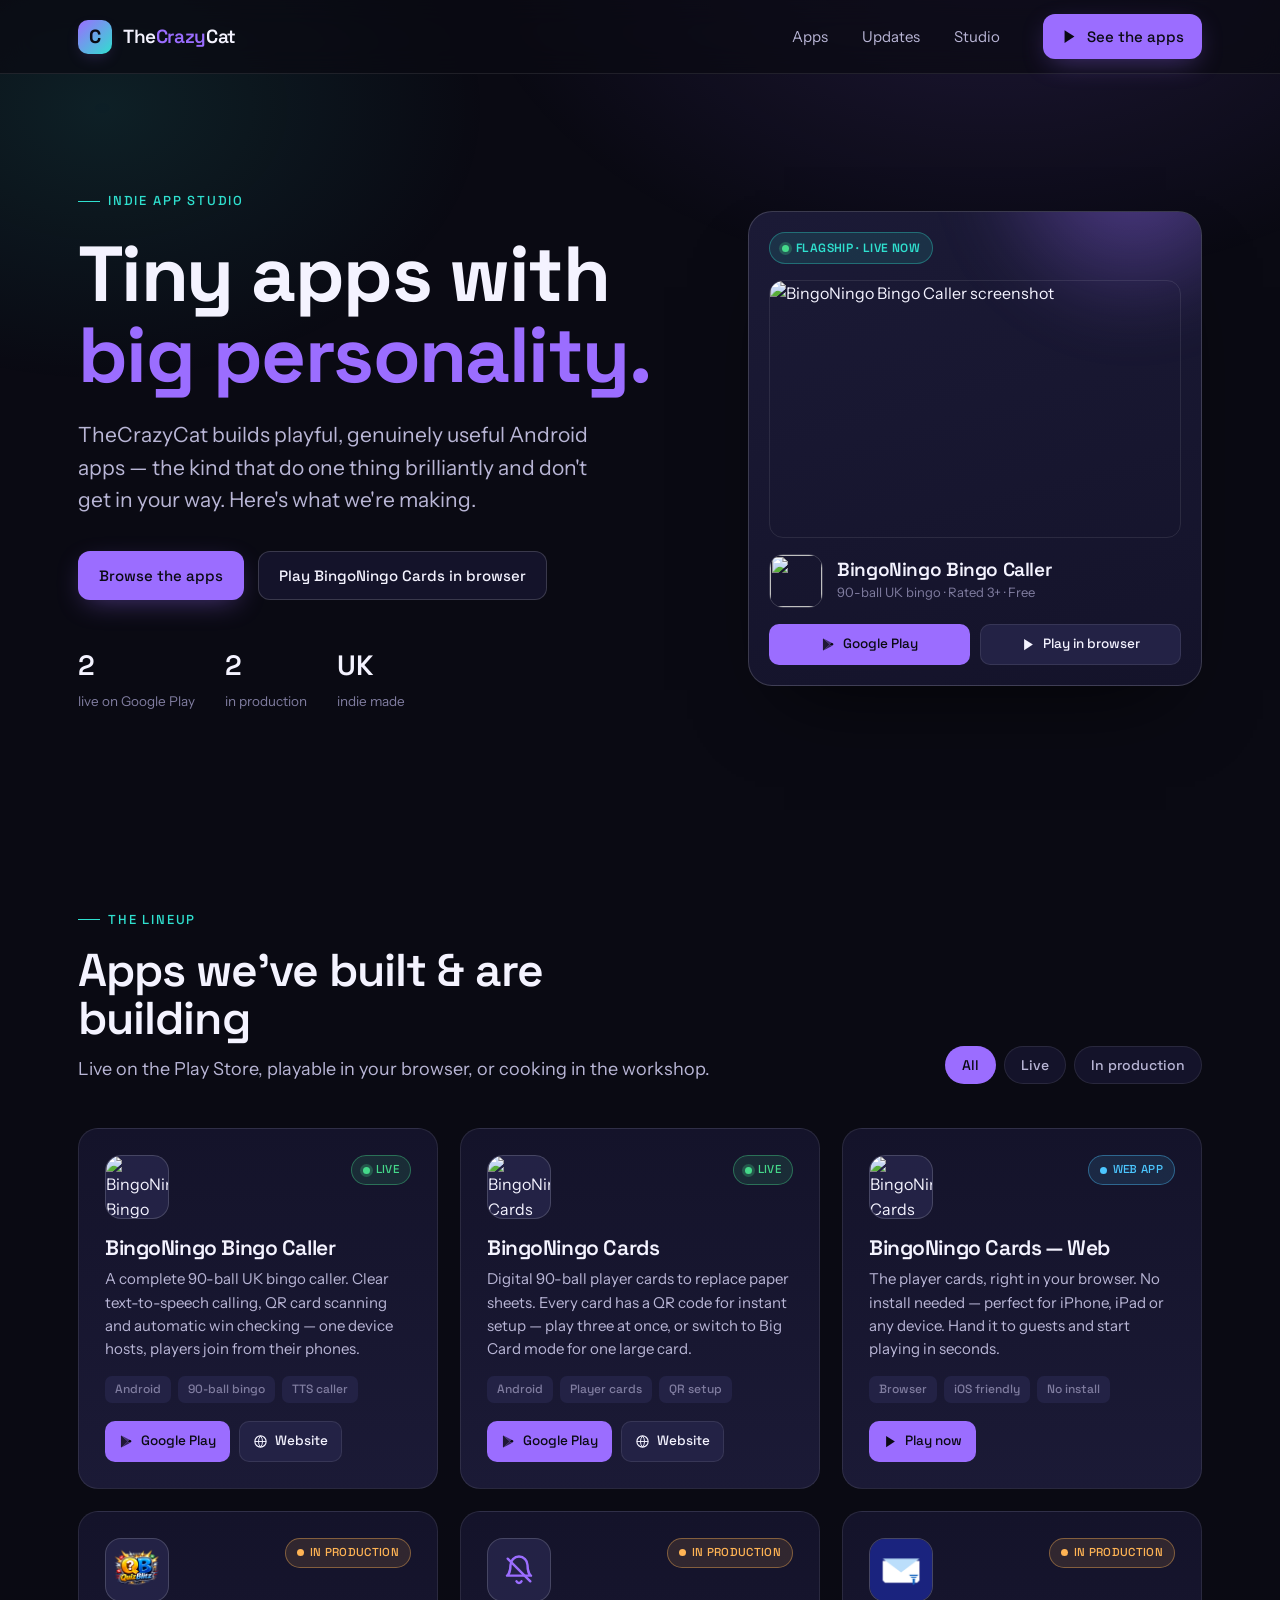
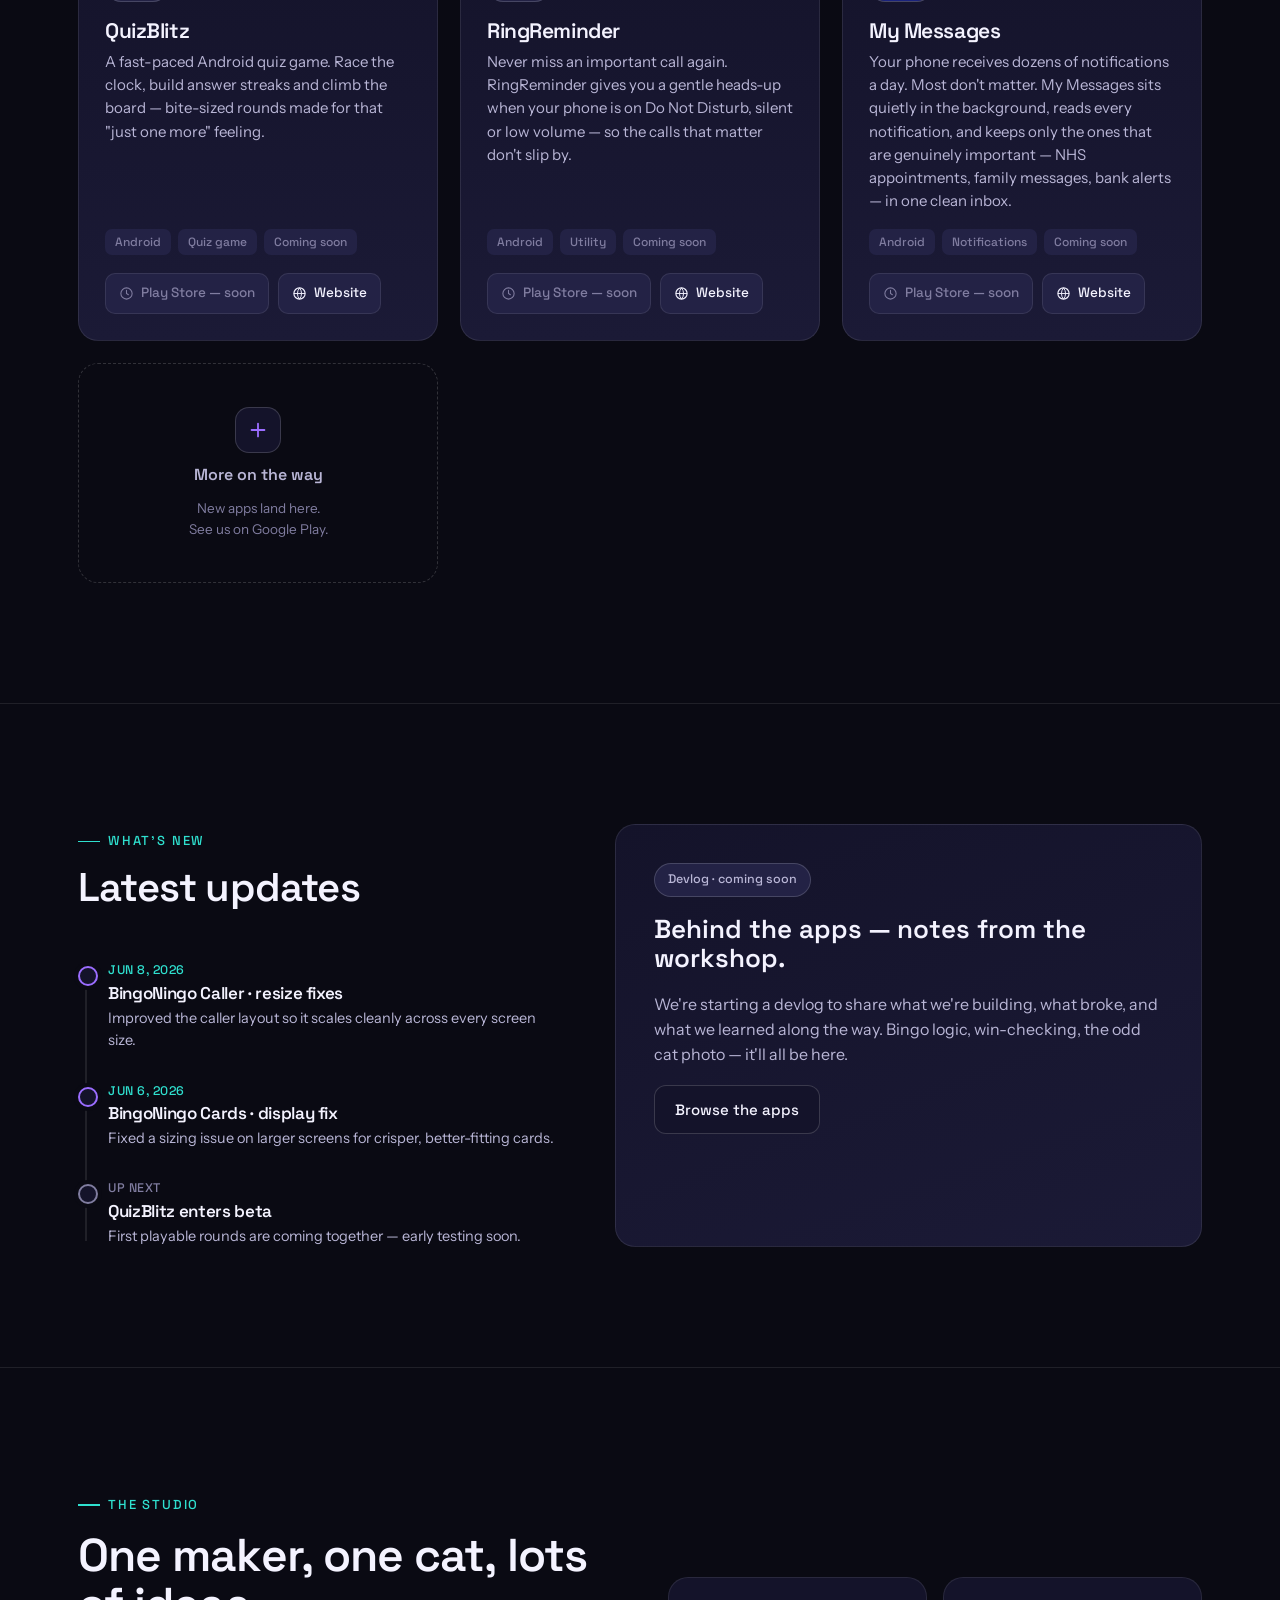
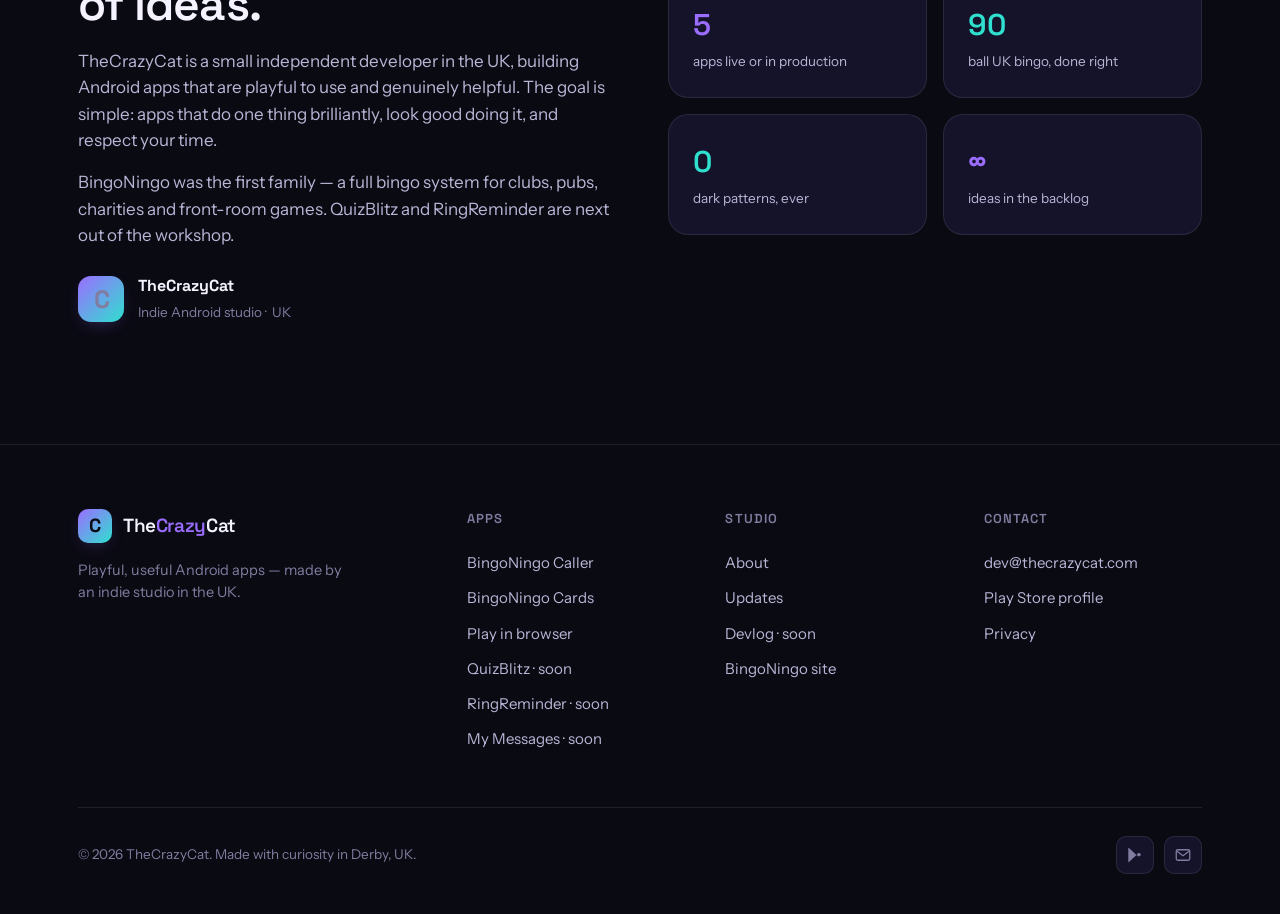
==== commit d4fbc4de: "Web build 20260624-194655" ====
--- a/index.html
+++ b/index.html
@@ -29,7 +29,8 @@
     • Links open like  href="https://..."  - just change the address.
     • App icons / screenshots are loaded straight from the Google Play
       servers by their web address, so they always stay up to date.
-    • The QuizBlitz icon is a real file in the  assets/  folder.
+    • App icons you've uploaded live in the  assets/  folder
+      (quizblitz.png, mymessages.png). Add new ones there too.
 ===================================================================
 -->
 <html lang="en" data-direction="arcade" data-density="regular">
@@ -37,7 +38,7 @@
 <meta charset="UTF-8" />
 <meta name="viewport" content="width=device-width, initial-scale=1" />
 <title>TheCrazyCat — playful apps that just work</title>
-<meta name="description" content="TheCrazyCat is an indie studio making playful, useful Android apps — including BingoNingo, QuizBlitz and RingReminder." />
+<meta name="description" content="TheCrazyCat is an indie studio making playful, useful Android apps — including BingoNingo, QuizBlitz, RingReminder and My Messages." />
 <link rel="stylesheet" href="styles.css" />
 </head>
 <body>
@@ -212,9 +213,9 @@
             <svg viewBox="0 0 24 24" fill="none"><circle cx="12" cy="12" r="9" stroke="currentColor" stroke-width="1.7"/><path d="M12 7v5l3 2" stroke="currentColor" stroke-width="1.7" stroke-linecap="round"/></svg>
             Play Store — soon
           </a>
-          <a class="app-link" href="https://play.google.com/store/apps/developer?id=thecrazycat" target="_blank" rel="noopener">
-            <svg viewBox="0 0 24 24" fill="none"><circle cx="12" cy="8" r="3.5" stroke="currentColor" stroke-width="1.7"/><path d="M5 20c0-3.6 3.1-6 7-6s7 2.4 7 6" stroke="currentColor" stroke-width="1.7" stroke-linecap="round"/></svg>
-            Follow on Play
+          <a class="app-link" href="https://thecrazycat.com/QuizBlitz/" target="_blank" rel="noopener">
+            <svg viewBox="0 0 24 24" fill="none"><circle cx="12" cy="12" r="9" stroke="currentColor" stroke-width="1.8"/><path d="M3 12h18M12 3a14 14 0 010 18 14 14 0 010-18z" stroke="currentColor" stroke-width="1.5"/></svg>
+            Website
           </a>
         </div>
       </article>
@@ -235,9 +236,30 @@
             <svg viewBox="0 0 24 24" fill="none"><circle cx="12" cy="12" r="9" stroke="currentColor" stroke-width="1.7"/><path d="M12 7v5l3 2" stroke="currentColor" stroke-width="1.7" stroke-linecap="round"/></svg>
             Play Store — soon
           </a>
-          <a class="app-link" href="https://play.google.com/store/apps/developer?id=thecrazycat" target="_blank" rel="noopener">
-            <svg viewBox="0 0 24 24" fill="none"><circle cx="12" cy="8" r="3.5" stroke="currentColor" stroke-width="1.7"/><path d="M5 20c0-3.6 3.1-6 7-6s7 2.4 7 6" stroke="currentColor" stroke-width="1.7" stroke-linecap="round"/></svg>
-            Follow on Play
+          <a class="app-link" href="https://thecrazycat.com/RingReminder/" target="_blank" rel="noopener">
+            <svg viewBox="0 0 24 24" fill="none"><circle cx="12" cy="12" r="9" stroke="currentColor" stroke-width="1.8"/><path d="M3 12h18M12 3a14 14 0 010 18 14 14 0 010-18z" stroke="currentColor" stroke-width="1.5"/></svg>
+            Website
+          </a>
+        </div>
+      </article>
+
+      <!-- My Messages -->
+      <article class="app-card reveal" data-status="prod">
+        <div class="app-top">
+          <div class="app-icon"><img src="assets/mymessages.png" alt="My Messages icon" /></div>
+          <span class="badge prod"><span class="dot"></span>In production</span>
+        </div>
+        <h3>My Messages</h3>
+        <p class="desc">Your phone receives dozens of notifications a day. Most don't matter. My Messages sits quietly in the background, reads every notification, and keeps only the ones that are genuinely important — NHS appointments, family messages, bank alerts — in one clean inbox.</p>
+        <div class="tags"><span class="tag">Android</span><span class="tag">Notifications</span><span class="tag">Coming soon</span></div>
+        <div class="app-links">
+          <a class="app-link muted">
+            <svg viewBox="0 0 24 24" fill="none"><circle cx="12" cy="12" r="9" stroke="currentColor" stroke-width="1.7"/><path d="M12 7v5l3 2" stroke="currentColor" stroke-width="1.7" stroke-linecap="round"/></svg>
+            Play Store — soon
+          </a>
+          <a class="app-link" href="https://thecrazycat.com/Mymessages/" target="_blank" rel="noopener">
+            <svg viewBox="0 0 24 24" fill="none"><circle cx="12" cy="12" r="9" stroke="currentColor" stroke-width="1.8"/><path d="M3 12h18M12 3a14 14 0 010 18 14 14 0 010-18z" stroke="currentColor" stroke-width="1.5"/></svg>
+            Website
           </a>
         </div>
       </article>
@@ -344,8 +366,9 @@
         <a href="https://play.google.com/store/apps/details?id=com.jcat.bingoningo.app" target="_blank" rel="noopener">BingoNingo Caller</a>
         <a href="https://play.google.com/store/apps/details?id=com.jcat.bingoningo.app.free" target="_blank" rel="noopener">BingoNingo Cards</a>
         <a href="https://bingoningo.thecrazycat.com/game/" target="_blank" rel="noopener">Play in browser</a>
-        <a href="#apps">QuizBlitz · soon</a>
-        <a href="#apps">RingReminder · soon</a>
+        <a href="https://thecrazycat.com/QuizBlitz/" target="_blank" rel="noopener">QuizBlitz · soon</a>
+        <a href="https://thecrazycat.com/RingReminder/" target="_blank" rel="noopener">RingReminder · soon</a>
+        <a href="https://thecrazycat.com/Mymessages/" target="_blank" rel="noopener">My Messages · soon</a>
       </div>
       <div class="foot-col">
         <h5>Studio</h5>
--- a/styles.css
+++ b/styles.css
@@ -0,0 +1,482 @@
+/* ============================================================
+   TheCrazyCat — studio landing page  ·  STYLES (the "look")
+   ------------------------------------------------------------
+   HOW TO EDIT COLOURS / THEME:
+   The site ships with 3 colour themes ("directions"). The one
+   that shows by default is set in index.html on the <html> tag:
+       <html data-direction="arcade">   (or "warm" / "mono")
+   To recolour a theme, find its block below (search DIRECTION:)
+   and change --accent (main colour) and --accent-2 (second colour).
+   Fonts are set in the :root block (--font-display / --font-body).
+   You usually won't need to touch anything past the colour blocks.
+   ============================================================ */
+
+@import url('https://fonts.googleapis.com/css2?family=Space+Grotesk:wght@400;500;600;700&family=Instrument+Sans:ital,wght@0,400;0,500;0,600;1,400&display=swap');
+
+:root {
+  /* shared semantics (status) */
+  --live: #45d98a;
+  --prod: #ffb454;
+  --web:  #4cc6ff;
+
+  --radius: 20px;
+  --radius-sm: 12px;
+  --maxw: 1180px;
+
+  /* density (overridden by [data-density]) */
+  --card-pad: 26px;
+  --grid-gap: 22px;
+  --section-pad: 120px;
+
+  --font-display: 'Space Grotesk', system-ui, sans-serif;
+  --font-body: 'Instrument Sans', system-ui, sans-serif;
+
+  --ease: cubic-bezier(.22, 1, .36, 1);
+}
+
+/* ---------- DIRECTION: ARCADE (default) ---------- */
+:root,
+[data-direction="arcade"] {
+  --bg: #0a0a13;
+  --bg-grad-1: rgba(140, 96, 255, 0.16);
+  --bg-grad-2: rgba(47, 224, 207, 0.10);
+  --surface: #14132a;
+  --surface-2: #1b1a36;
+  --surface-hi: #232245;
+  --line: rgba(255, 255, 255, 0.09);
+  --line-hi: rgba(255, 255, 255, 0.16);
+  --text: #f4f3ff;
+  --text-dim: #b9b6d6;
+  --text-mute: #807da0;
+  --accent: #9b6dff;
+  --accent-2: #2fe0cf;
+  --accent-ink: #0a0a13;
+  --glow: rgba(155, 109, 255, 0.45);
+}
+
+/* ---------- DIRECTION: WARM STUDIO ---------- */
+[data-direction="warm"] {
+  --bg: #140f0a;
+  --bg-grad-1: rgba(255, 106, 61, 0.18);
+  --bg-grad-2: rgba(255, 180, 84, 0.10);
+  --surface: #211a12;
+  --surface-2: #2a2017;
+  --surface-hi: #34281c;
+  --line: rgba(255, 240, 230, 0.09);
+  --line-hi: rgba(255, 240, 230, 0.18);
+  --text: #fdf2e9;
+  --text-dim: #d7c3b2;
+  --text-mute: #9a8472;
+  --accent: #ff6a3d;
+  --accent-2: #ffb454;
+  --accent-ink: #1a0f08;
+  --glow: rgba(255, 106, 61, 0.45);
+}
+
+/* ---------- DIRECTION: MIDNIGHT MONO ---------- */
+[data-direction="mono"] {
+  --bg: #06070a;
+  --bg-grad-1: rgba(201, 255, 70, 0.08);
+  --bg-grad-2: rgba(255, 255, 255, 0.04);
+  --surface: #0f1217;
+  --surface-2: #141820;
+  --surface-hi: #1c212b;
+  --line: rgba(255, 255, 255, 0.08);
+  --line-hi: rgba(255, 255, 255, 0.18);
+  --text: #f3f6f8;
+  --text-dim: #aab4c0;
+  --text-mute: #6b7682;
+  --accent: #c9ff46;
+  --accent-2: #c9ff46;
+  --accent-ink: #0a0d05;
+  --glow: rgba(201, 255, 70, 0.30);
+}
+
+/* ---------- DENSITY ---------- */
+[data-density="compact"] {
+  --card-pad: 18px;
+  --grid-gap: 14px;
+  --section-pad: 88px;
+}
+
+/* ============================================================
+   BASE
+   ============================================================ */
+* { box-sizing: border-box; margin: 0; padding: 0; }
+
+html { scroll-behavior: smooth; scroll-padding-top: 88px; }
+
+body {
+  font-family: var(--font-body);
+  background: var(--bg);
+  color: var(--text);
+  line-height: 1.55;
+  -webkit-font-smoothing: antialiased;
+  overflow-x: hidden;
+  transition: background 0.4s var(--ease), color 0.4s var(--ease);
+}
+
+/* ambient background glows */
+body::before {
+  content: "";
+  position: fixed;
+  inset: 0;
+  z-index: 0;
+  pointer-events: none;
+  background:
+    radial-gradient(900px 600px at 78% -8%, var(--bg-grad-1), transparent 60%),
+    radial-gradient(700px 500px at 8% 12%, var(--bg-grad-2), transparent 55%);
+  transition: background 0.4s var(--ease);
+}
+
+a { color: inherit; text-decoration: none; }
+img { display: block; max-width: 100%; }
+button { font-family: inherit; cursor: pointer; }
+
+h1, h2, h3, h4 { font-family: var(--font-display); font-weight: 600; line-height: 1.05; letter-spacing: -0.02em; }
+
+.wrap { width: 100%; max-width: var(--maxw); margin: 0 auto; padding: 0 28px; position: relative; z-index: 1; }
+
+.eyebrow {
+  display: inline-flex; align-items: center; gap: 8px;
+  font-family: var(--font-display);
+  font-size: 13px; font-weight: 500; letter-spacing: 0.14em; text-transform: uppercase;
+  color: var(--accent-2);
+}
+.eyebrow::before {
+  content: ""; width: 22px; height: 1.5px; background: var(--accent-2); display: inline-block;
+}
+
+.section-head { max-width: 640px; margin-bottom: 52px; }
+.section-head h2 { font-size: clamp(30px, 4.4vw, 46px); margin: 16px 0 14px; }
+.section-head p { color: var(--text-dim); font-size: 18px; }
+
+/* ============================================================
+   NAV
+   ============================================================ */
+.nav {
+  position: sticky; top: 0; z-index: 50;
+  backdrop-filter: blur(14px);
+  background: color-mix(in srgb, var(--bg) 72%, transparent);
+  border-bottom: 1px solid var(--line);
+}
+.nav-inner {
+  max-width: var(--maxw); margin: 0 auto; padding: 14px 28px;
+  display: flex; align-items: center; gap: 28px;
+}
+.brand { display: flex; align-items: center; gap: 11px; font-family: var(--font-display); font-weight: 600; font-size: 19px; letter-spacing: -0.02em; }
+.brand .mark { width: 34px; height: 34px; flex: none; }
+.brand b { color: var(--accent); font-weight: 600; }
+
+/* neutral placeholder logo tile (swap for a real logo anytime) */
+.logo-tile {
+  display: grid; place-items: center; flex: none;
+  border-radius: 10px;
+  background: linear-gradient(135deg, var(--accent), var(--accent-2));
+  color: var(--accent-ink);
+  font-family: var(--font-display); font-weight: 700; line-height: 1;
+  font-size: 19px; letter-spacing: -0.04em;
+  box-shadow: 0 6px 18px -8px var(--glow);
+}
+.brand .logo-tile { width: 34px; height: 34px; }
+
+.nav-links { display: flex; gap: 4px; margin-left: auto; }
+.nav-links a {
+  padding: 9px 15px; border-radius: 10px; font-size: 15px; color: var(--text-dim);
+  transition: color 0.2s, background 0.2s;
+}
+.nav-links a:hover { color: var(--text); background: var(--surface); }
+
+.btn {
+  display: inline-flex; align-items: center; justify-content: center; gap: 9px;
+  padding: 12px 20px; border-radius: 12px; font-family: var(--font-display);
+  font-weight: 500; font-size: 15px; border: 1px solid transparent;
+  transition: transform 0.18s var(--ease), box-shadow 0.25s, background 0.2s, border-color 0.2s;
+  white-space: nowrap;
+}
+.btn svg { width: 17px; height: 17px; }
+.btn-primary { background: var(--accent); color: var(--accent-ink); box-shadow: 0 8px 28px -8px var(--glow); }
+.btn-primary:hover { transform: translateY(-2px); box-shadow: 0 14px 36px -8px var(--glow); }
+.btn-ghost { background: var(--surface); color: var(--text); border-color: var(--line-hi); }
+.btn-ghost:hover { background: var(--surface-hi); transform: translateY(-2px); }
+.nav .btn { padding: 10px 17px; }
+
+/* ============================================================
+   HERO
+   ============================================================ */
+.hero { padding: clamp(60px, 9vw, 110px) 0 70px; position: relative; }
+.hero-grid {
+  display: grid; grid-template-columns: 1.15fr 0.85fr; gap: 56px; align-items: center;
+}
+.hero h1 { font-size: clamp(42px, 6.6vw, 78px); font-weight: 700; margin: 22px 0; }
+.hero h1 .pop { color: var(--accent); position: relative; white-space: nowrap; }
+.hero-lead { font-size: clamp(18px, 2vw, 21px); color: var(--text-dim); max-width: 520px; margin-bottom: 34px; }
+.hero-cta { display: flex; gap: 14px; flex-wrap: wrap; }
+.hero-stats { display: flex; gap: 30px; margin-top: 44px; }
+.hero-stats .stat b { font-family: var(--font-display); font-size: 28px; font-weight: 600; display: block; }
+.hero-stats .stat span { font-size: 13.5px; color: var(--text-mute); }
+
+/* hero spotlight (flagship feature card) */
+.hero-visual { position: relative; }
+
+.spotlight {
+  position: relative; overflow: hidden;
+  background: linear-gradient(165deg, var(--surface-2), var(--surface));
+  border: 1px solid var(--line-hi); border-radius: 24px;
+  padding: 20px; display: flex; flex-direction: column; gap: 16px;
+  box-shadow: 0 40px 80px -36px rgba(0,0,0,0.7);
+}
+.spotlight::before {
+  content: ""; position: absolute; top: -50%; right: -20%; width: 70%; height: 80%;
+  background: radial-gradient(circle, var(--glow), transparent 68%); filter: blur(26px); pointer-events: none;
+}
+.spotlight > * { position: relative; }
+.spot-tag {
+  display: inline-flex; align-items: center; gap: 7px; align-self: flex-start;
+  padding: 6px 12px; border-radius: 999px; font-family: var(--font-display);
+  font-size: 12px; font-weight: 600; letter-spacing: 0.03em; text-transform: uppercase;
+  color: var(--accent-2); background: color-mix(in srgb, var(--accent-2) 12%, transparent);
+  border: 1px solid color-mix(in srgb, var(--accent-2) 35%, transparent);
+  white-space: nowrap;
+}
+.spot-tag .dot { width: 7px; height: 7px; border-radius: 50%; background: var(--live); box-shadow: 0 0 0 3px color-mix(in srgb, var(--live) 25%, transparent); }
+.spot-shot { width: 100%; aspect-ratio: 16 / 10; object-fit: cover; border-radius: 14px; border: 1px solid var(--line); }
+.spot-row { display: flex; align-items: center; gap: 14px; }
+.spot-row .ic { width: 54px; height: 54px; border-radius: 14px; flex: none; border: 1px solid var(--line-hi); overflow: hidden; }
+.spot-row .ic img { width: 100%; height: 100%; object-fit: cover; }
+.spot-row h3 { font-size: 19px; margin-bottom: 2px; }
+.spot-row .meta { font-size: 13px; color: var(--text-mute); }
+.spot-cta { display: flex; gap: 10px; flex-wrap: wrap; }
+.spot-cta .app-link { flex: 1; justify-content: center; }
+
+/* floating icon cluster (legacy, unused) */
+.float-cluster { position: relative; height: 420px; }
+.float-card {
+  position: absolute; border-radius: 22px; overflow: hidden;
+  border: 1px solid var(--line-hi);
+  box-shadow: 0 30px 60px -20px rgba(0,0,0,0.6);
+  background: var(--surface);
+  animation: bob 6s ease-in-out infinite;
+}
+.float-card img { width: 100%; height: 100%; object-fit: cover; }
+.fc-1 { width: 168px; height: 168px; top: 18px; left: 16%; z-index: 3; animation-delay: 0s; }
+.fc-2 { width: 138px; height: 138px; top: 150px; right: 4%; z-index: 2; animation-delay: -2s; }
+.fc-3 { width: 120px; height: 120px; bottom: 6px; left: 4%; z-index: 1; animation-delay: -4s; }
+.hero-visual .blob {
+  position: absolute; inset: 6% 10%; border-radius: 50%;
+  background: radial-gradient(circle, var(--glow), transparent 68%);
+  filter: blur(20px); z-index: 0;
+}
+@keyframes bob { 0%,100%{ transform: translateY(0) rotate(-1deg);} 50%{ transform: translateY(-16px) rotate(1.5deg);} }
+@media (prefers-reduced-motion: reduce){ .float-card{ animation: none; } }
+
+/* ============================================================
+   APPS
+   ============================================================ */
+.apps { padding: var(--section-pad) 0; }
+.apps-head { display: flex; align-items: flex-end; justify-content: space-between; gap: 24px; flex-wrap: wrap; margin-bottom: 44px; }
+
+.filters { display: flex; gap: 8px; }
+.chip {
+  padding: 9px 16px; border-radius: 999px; font-size: 14px; font-family: var(--font-display); font-weight: 500;
+  background: var(--surface); color: var(--text-dim); border: 1px solid var(--line);
+  transition: all 0.2s var(--ease);
+}
+.chip:hover { color: var(--text); border-color: var(--line-hi); }
+.chip.active { background: var(--accent); color: var(--accent-ink); border-color: transparent; }
+
+.app-grid {
+  display: grid; grid-template-columns: repeat(3, 1fr); gap: var(--grid-gap);
+}
+
+.app-card {
+  position: relative; display: flex; flex-direction: column;
+  background: linear-gradient(180deg, var(--surface), var(--surface-2));
+  border: 1px solid var(--line); border-radius: var(--radius);
+  padding: var(--card-pad); overflow: hidden;
+  transition: transform 0.28s var(--ease), border-color 0.28s, box-shadow 0.28s;
+}
+.app-card:hover { transform: translateY(-5px); border-color: var(--line-hi); box-shadow: 0 24px 50px -24px rgba(0,0,0,0.7); }
+.app-card::after {
+  content: ""; position: absolute; left: 0; right: 0; top: 0; height: 3px;
+  background: linear-gradient(90deg, var(--accent), var(--accent-2));
+  opacity: 0; transition: opacity 0.28s;
+}
+.app-card:hover::after { opacity: 1; }
+
+.app-top { display: flex; align-items: flex-start; gap: 16px; margin-bottom: 18px; }
+.app-icon {
+  width: 64px; height: 64px; border-radius: 16px; flex: none; overflow: hidden;
+  border: 1px solid var(--line-hi); background: var(--surface-hi);
+}
+.app-icon img { width: 100%; height: 100%; object-fit: cover; }
+/* placeholder icon (no graphic yet) */
+.app-icon.ph { display: grid; place-items: center; }
+.app-icon.ph svg { width: 34px; height: 34px; }
+
+.badge {
+  display: inline-flex; align-items: center; gap: 6px; margin-left: auto;
+  padding: 5px 11px; border-radius: 999px; font-family: var(--font-display);
+  font-size: 11.5px; font-weight: 500; letter-spacing: 0.03em; text-transform: uppercase;
+  border: 1px solid; white-space: nowrap;
+}
+.badge .dot { width: 7px; height: 7px; border-radius: 50%; }
+.badge.live { color: var(--live); border-color: color-mix(in srgb, var(--live) 40%, transparent); background: color-mix(in srgb, var(--live) 12%, transparent); }
+.badge.live .dot { background: var(--live); box-shadow: 0 0 0 3px color-mix(in srgb, var(--live) 25%, transparent); }
+.badge.prod { color: var(--prod); border-color: color-mix(in srgb, var(--prod) 40%, transparent); background: color-mix(in srgb, var(--prod) 12%, transparent); }
+.badge.prod .dot { background: var(--prod); }
+.badge.web { color: var(--web); border-color: color-mix(in srgb, var(--web) 40%, transparent); background: color-mix(in srgb, var(--web) 12%, transparent); }
+.badge.web .dot { background: var(--web); }
+
+.app-card h3 { font-size: 21px; margin-bottom: 8px; }
+.app-card .desc { color: var(--text-dim); font-size: 15px; line-height: 1.55; flex: 1; }
+
+.tags { display: flex; flex-wrap: wrap; gap: 7px; margin: 16px 0 18px; }
+.tag { font-size: 12px; padding: 4px 10px; border-radius: 7px; background: var(--surface-hi); color: var(--text-mute); font-family: var(--font-display); font-weight: 500; }
+
+.app-links { display: flex; flex-wrap: wrap; gap: 9px; margin-top: auto; }
+.app-link {
+  display: inline-flex; align-items: center; gap: 7px; font-family: var(--font-display);
+  font-size: 13.5px; font-weight: 500; padding: 9px 13px; border-radius: 10px;
+  background: var(--surface-hi); color: var(--text); border: 1px solid var(--line);
+  transition: all 0.18s var(--ease);
+}
+.app-link svg { width: 15px; height: 15px; }
+.app-link:hover { border-color: var(--accent); color: var(--accent); transform: translateY(-1px); }
+.app-link.solid { background: var(--accent); color: var(--accent-ink); border-color: transparent; }
+.app-link.solid:hover { color: var(--accent-ink); filter: brightness(1.08); }
+.app-link.muted { color: var(--text-mute); cursor: default; }
+.app-link.muted:hover { border-color: var(--line); color: var(--text-mute); transform: none; }
+
+/* "more on the way" ghost card */
+.ghost-card {
+  display: grid; place-content: center; text-align: center; gap: 10px;
+  border: 1.5px dashed var(--line-hi); border-radius: var(--radius);
+  padding: var(--card-pad); min-height: 220px; color: var(--text-mute);
+  transition: border-color 0.25s, color 0.25s;
+}
+.ghost-card:hover { border-color: var(--accent); color: var(--text-dim); }
+.ghost-card .plus { width: 46px; height: 46px; border-radius: 14px; display: grid; place-items: center; background: var(--surface); border: 1px solid var(--line-hi); margin: 0 auto; }
+.ghost-card .plus svg { width: 22px; height: 22px; }
+.ghost-card b { font-family: var(--font-display); font-weight: 600; color: var(--text-dim); font-size: 16px; }
+.ghost-card span { font-size: 13.5px; }
+
+/* ============================================================
+   UPDATES / DEVLOG
+   ============================================================ */
+.updates { padding: var(--section-pad) 0; border-top: 1px solid var(--line); }
+.updates-grid { display: grid; grid-template-columns: 0.9fr 1.1fr; gap: 56px; }
+
+.timeline { position: relative; padding-left: 30px; }
+.timeline::before { content: ""; position: absolute; left: 7px; top: 6px; bottom: 6px; width: 2px; background: var(--line); }
+.tl-item { position: relative; padding-bottom: 30px; }
+.tl-item:last-child { padding-bottom: 0; }
+.tl-item::before {
+  content: ""; position: absolute; left: -30px; top: 5px; width: 16px; height: 16px; border-radius: 50%;
+  background: var(--surface); border: 2px solid var(--accent); box-shadow: 0 0 0 4px var(--bg);
+}
+.tl-item.soon::before { border-color: var(--text-mute); }
+.tl-date { font-family: var(--font-display); font-size: 12.5px; font-weight: 500; letter-spacing: 0.04em; text-transform: uppercase; color: var(--accent-2); margin-bottom: 4px; }
+.tl-item.soon .tl-date { color: var(--text-mute); }
+.tl-item h4 { font-size: 17px; margin-bottom: 4px; }
+.tl-item p { font-size: 14.5px; color: var(--text-dim); }
+
+.devlog-card {
+  background: linear-gradient(160deg, var(--surface), var(--surface-2));
+  border: 1px solid var(--line); border-radius: var(--radius);
+  padding: 38px; display: flex; flex-direction: column; gap: 18px;
+}
+.devlog-card .big { font-family: var(--font-display); font-size: 26px; font-weight: 600; line-height: 1.15; }
+.devlog-card p { color: var(--text-dim); font-size: 16px; }
+.devlog-card .soon-pill { align-self: flex-start; padding: 6px 13px; border-radius: 999px; font-size: 12.5px; font-family: var(--font-display); font-weight: 500; background: var(--surface-hi); color: var(--text-dim); border: 1px solid var(--line-hi); }
+
+/* ============================================================
+   NEWSLETTER
+   ============================================================ */
+.signup { padding: var(--section-pad) 0; }
+.signup-card {
+  position: relative; overflow: hidden;
+  border-radius: 28px; border: 1px solid var(--line-hi);
+  background: linear-gradient(150deg, var(--surface-2), var(--surface));
+  padding: clamp(38px, 6vw, 70px);
+  text-align: center;
+}
+.signup-card::before {
+  content: ""; position: absolute; inset: -40% 30% auto; height: 360px;
+  background: radial-gradient(circle, var(--glow), transparent 65%); filter: blur(30px);
+}
+.signup-card > * { position: relative; }
+.signup-card h2 { font-size: clamp(28px, 4vw, 44px); margin-bottom: 14px; }
+.signup-card p { color: var(--text-dim); font-size: 18px; max-width: 480px; margin: 0 auto 30px; }
+.signup-form { display: flex; gap: 10px; max-width: 440px; margin: 0 auto; }
+.signup-form input {
+  flex: 1; padding: 14px 18px; border-radius: 12px; font-family: var(--font-body); font-size: 15px;
+  background: var(--bg); border: 1px solid var(--line-hi); color: var(--text); outline: none;
+  transition: border-color 0.2s;
+}
+.signup-form input:focus { border-color: var(--accent); }
+.signup-form input::placeholder { color: var(--text-mute); }
+.signup-note { font-size: 13px; color: var(--text-mute); margin-top: 16px; }
+
+/* ============================================================
+   ABOUT
+   ============================================================ */
+.about { padding: var(--section-pad) 0; border-top: 1px solid var(--line); }
+.about-grid { display: grid; grid-template-columns: 1fr 1fr; gap: 56px; align-items: center; }
+.about h2 { font-size: clamp(30px, 4.4vw, 46px); margin: 16px 0 20px; }
+.about p { color: var(--text-dim); font-size: 17px; margin-bottom: 16px; }
+.about .signature { display: flex; align-items: center; gap: 14px; margin-top: 26px; }
+.about .signature .mark { width: 46px; height: 46px; }
+.about .signature .logo-tile { font-size: 25px; border-radius: 13px; }
+.about .signature b { font-family: var(--font-display); display: block; font-size: 16px; }
+.about .signature span { font-size: 13.5px; color: var(--text-mute); }
+
+.about-visual { display: grid; grid-template-columns: 1fr 1fr; gap: 16px; }
+.about-tile { border-radius: var(--radius); border: 1px solid var(--line); padding: 24px; background: var(--surface); }
+.about-tile b { font-family: var(--font-display); font-size: 30px; font-weight: 600; display: block; color: var(--accent); }
+.about-tile span { font-size: 13.5px; color: var(--text-dim); }
+.about-tile:nth-child(2) b, .about-tile:nth-child(3) b { color: var(--accent-2); }
+
+/* ============================================================
+   FOOTER
+   ============================================================ */
+footer { border-top: 1px solid var(--line); padding: 64px 0 40px; }
+.foot-grid { display: grid; grid-template-columns: 1.6fr 1fr 1fr 1fr; gap: 40px; margin-bottom: 50px; }
+.foot-brand .brand { margin-bottom: 16px; }
+.foot-brand p { color: var(--text-mute); font-size: 14.5px; max-width: 280px; }
+.foot-col h5 { font-family: var(--font-display); font-size: 13px; letter-spacing: 0.08em; text-transform: uppercase; color: var(--text-mute); margin-bottom: 16px; font-weight: 600; }
+.foot-col a { display: block; color: var(--text-dim); font-size: 15px; padding: 6px 0; transition: color 0.18s; }
+.foot-col a:hover { color: var(--accent); }
+.foot-bottom { display: flex; align-items: center; justify-content: space-between; gap: 20px; flex-wrap: wrap; padding-top: 28px; border-top: 1px solid var(--line); color: var(--text-mute); font-size: 13.5px; }
+.foot-bottom .socials { display: flex; gap: 10px; }
+.foot-bottom .socials a { width: 38px; height: 38px; border-radius: 10px; display: grid; place-items: center; background: var(--surface); border: 1px solid var(--line); transition: all 0.18s; }
+.foot-bottom .socials a:hover { border-color: var(--accent); color: var(--accent); transform: translateY(-2px); }
+.foot-bottom .socials svg { width: 18px; height: 18px; }
+
+/* ============================================================
+   REVEAL ANIMATION
+   ============================================================ */
+.reveal { opacity: 0; transform: translateY(24px); transition: opacity 0.7s var(--ease), transform 0.7s var(--ease); }
+.reveal.in { opacity: 1; transform: none; }
+@media (prefers-reduced-motion: reduce){ .reveal { opacity: 1; transform: none; } }
+
+/* ============================================================
+   RESPONSIVE
+   ============================================================ */
+@media (max-width: 940px) {
+  .hero-grid { grid-template-columns: 1fr; gap: 40px; }
+  .hero-visual { height: 340px; max-width: 420px; }
+  .app-grid { grid-template-columns: repeat(2, 1fr); }
+  .updates-grid, .about-grid { grid-template-columns: 1fr; gap: 40px; }
+  .foot-grid { grid-template-columns: 1fr 1fr; gap: 32px; }
+  .nav-links { display: none; }
+}
+@media (max-width: 600px) {
+  .wrap { padding: 0 20px; }
+  .app-grid { grid-template-columns: 1fr; }
+  .foot-grid { grid-template-columns: 1fr 1fr; }
+  .foot-brand { grid-column: 1 / -1; }
+  .signup-form { flex-direction: column; }
+  .hero-stats { gap: 22px; }
+  .apps-head { flex-direction: column; align-items: flex-start; }
+}
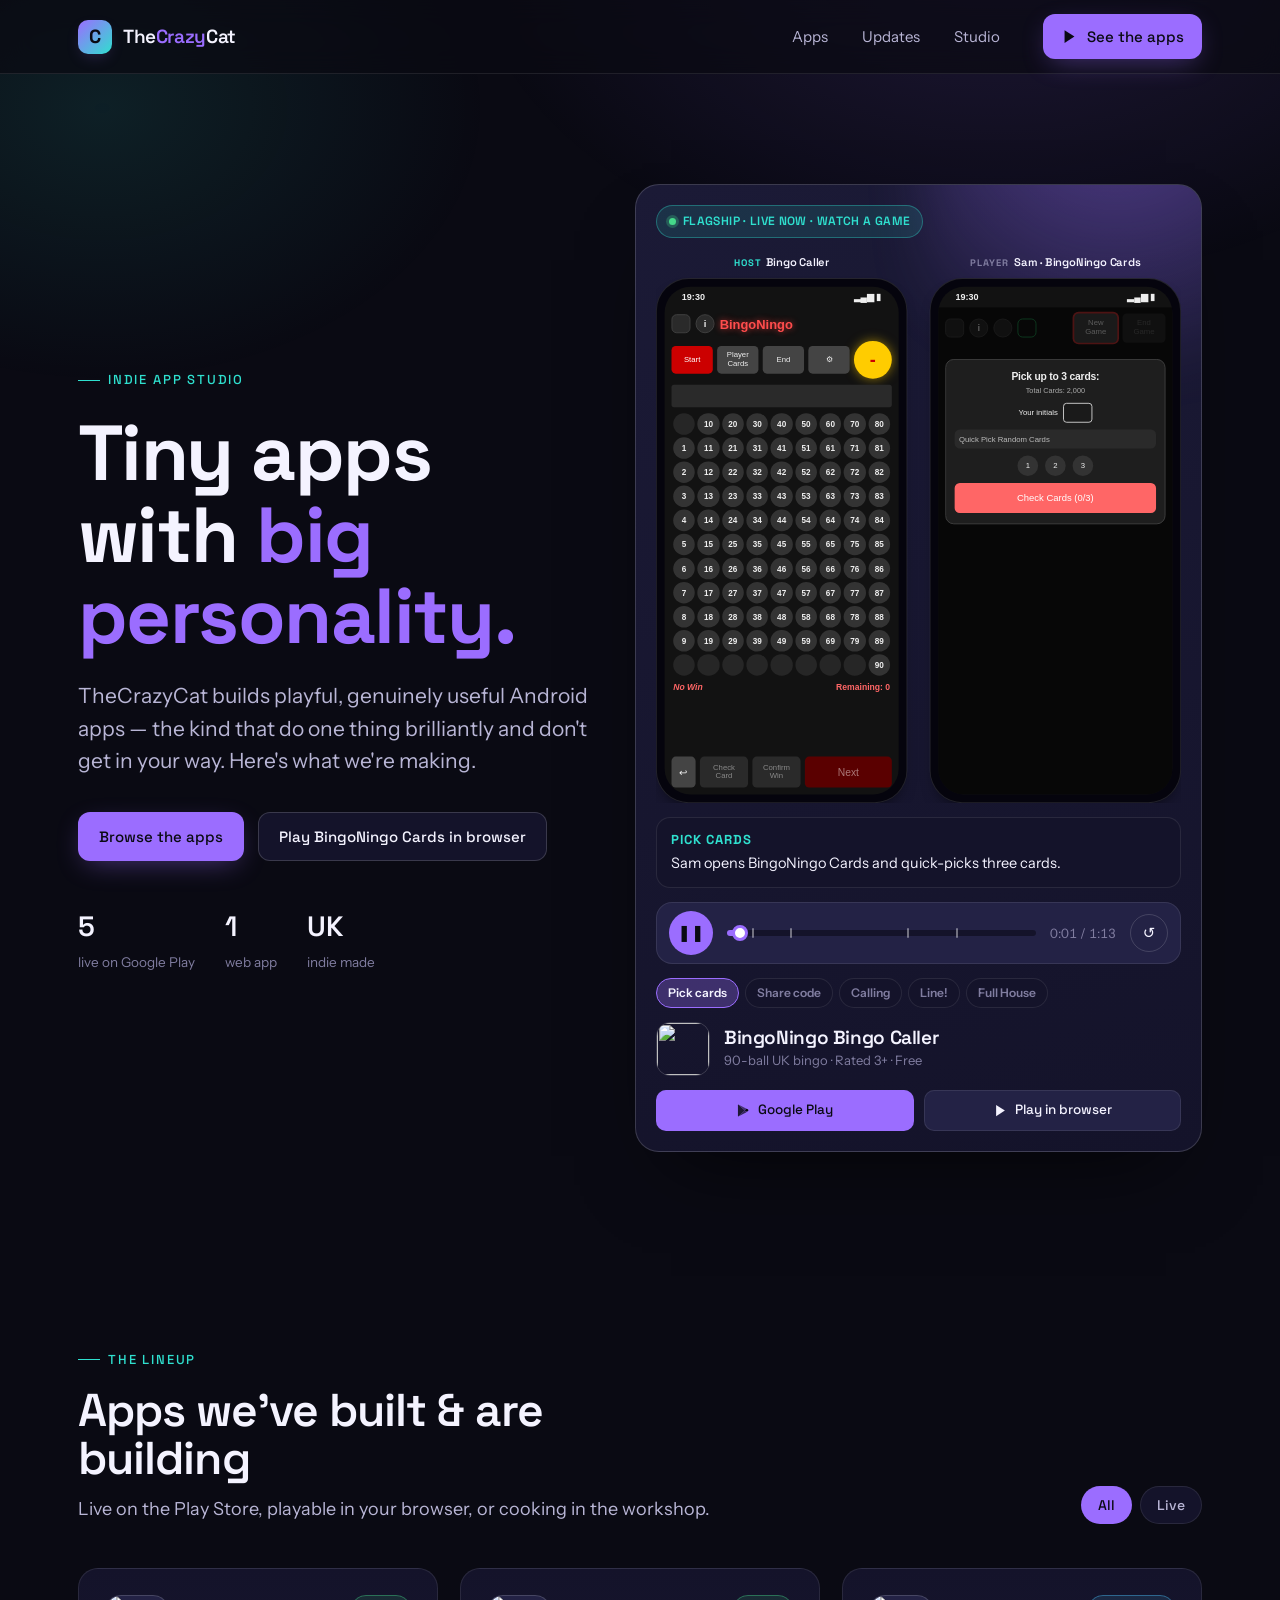
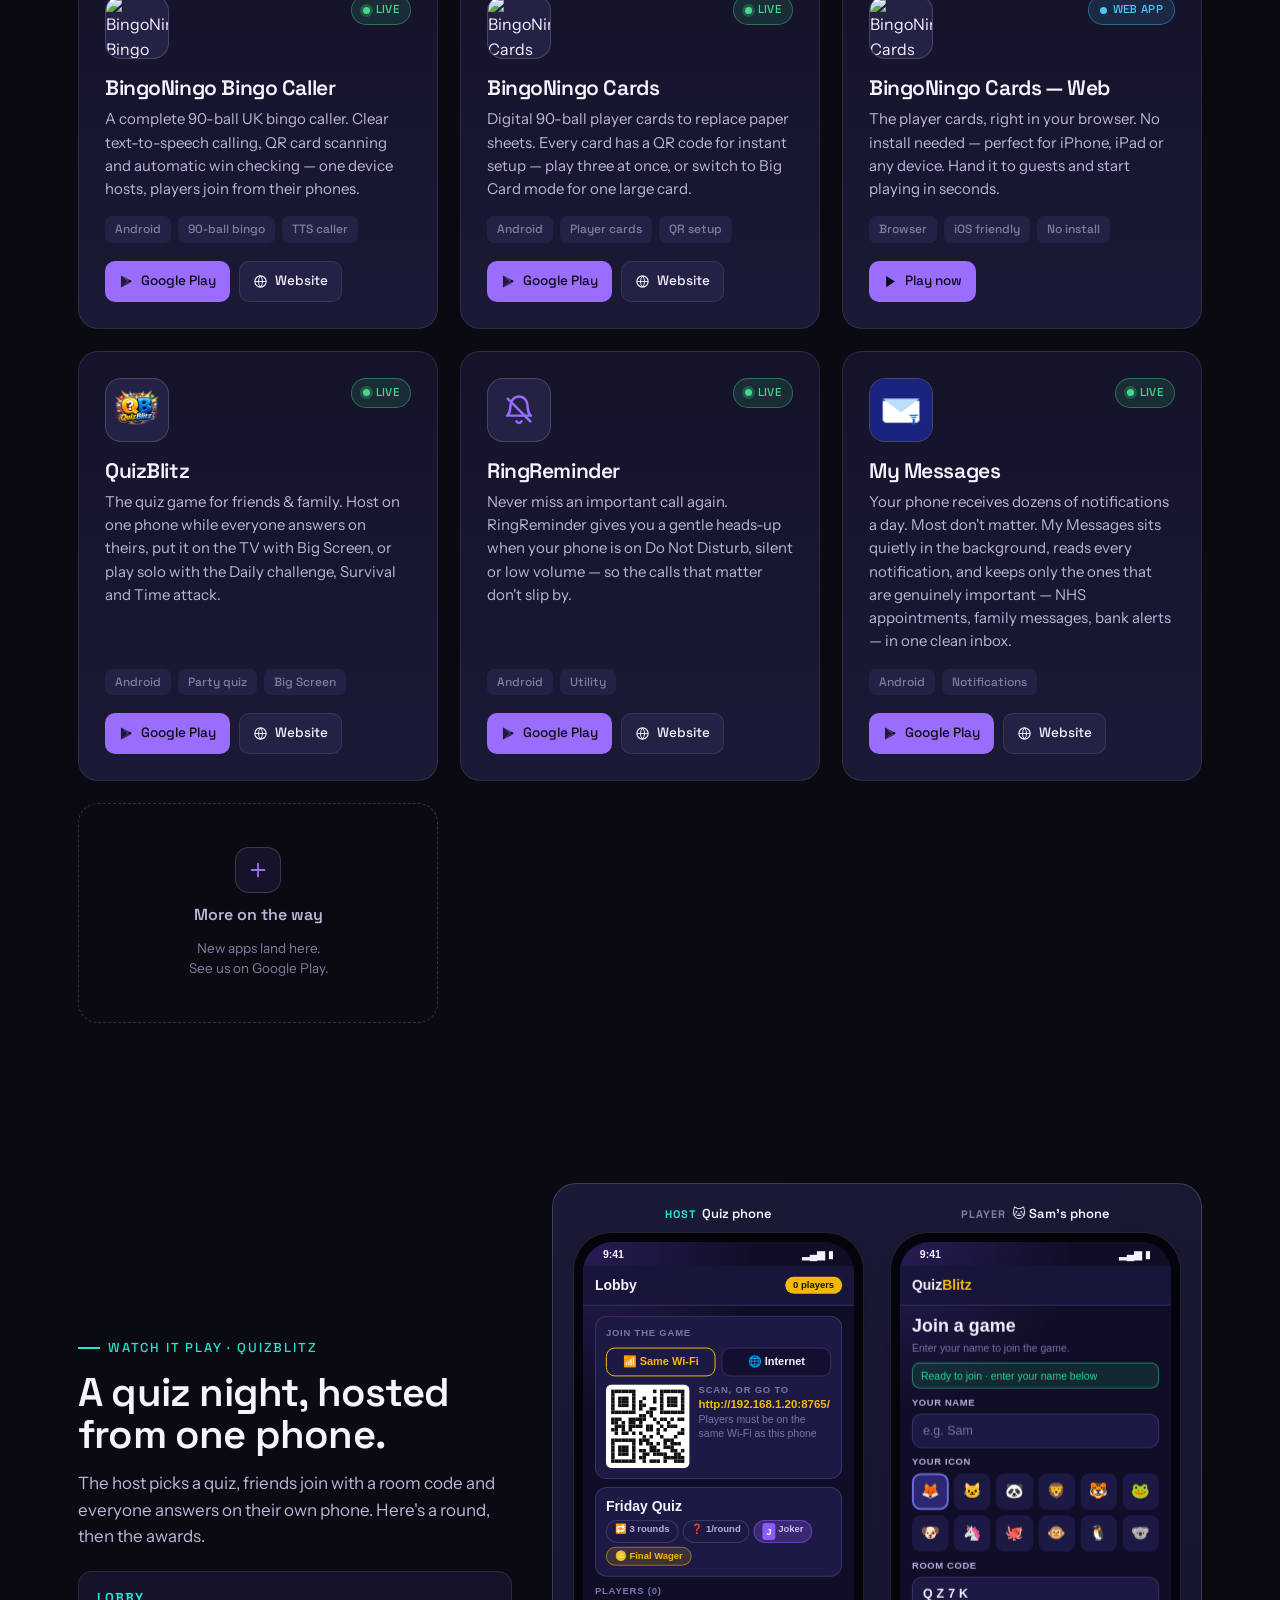
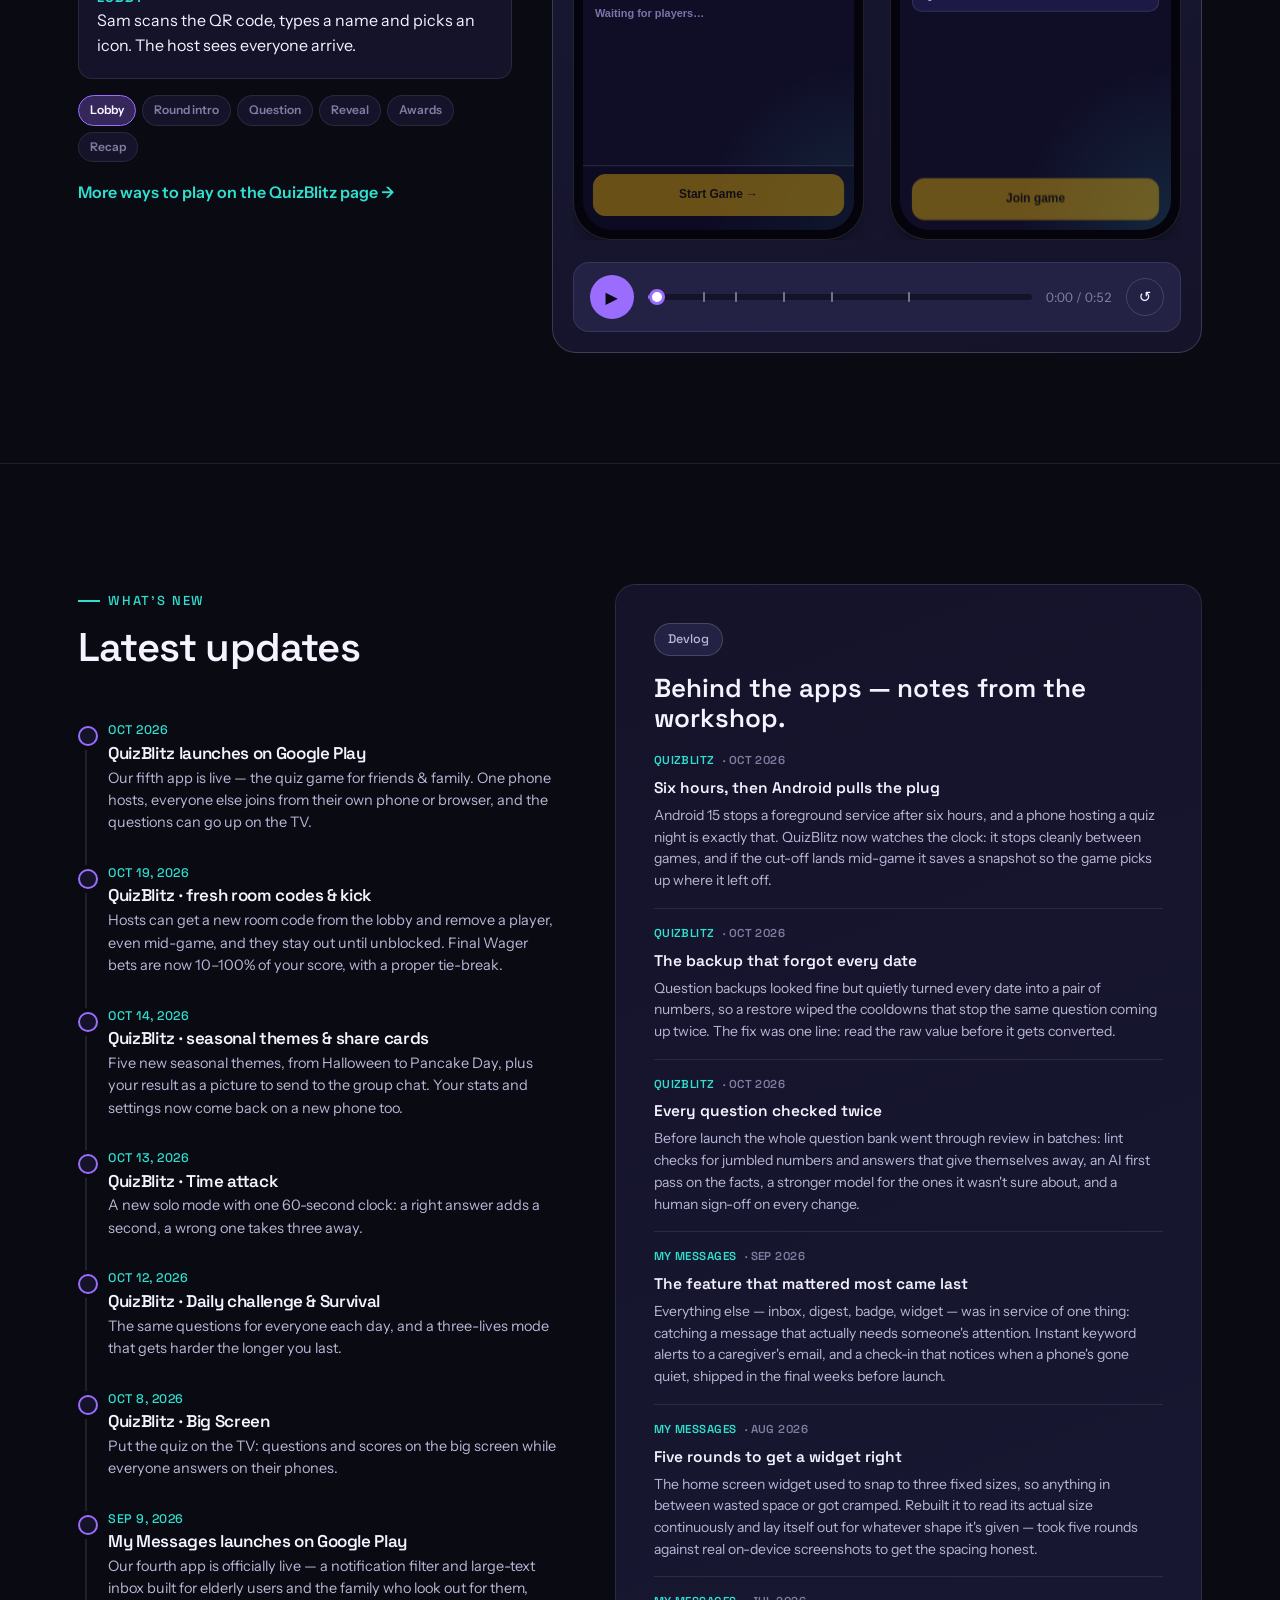
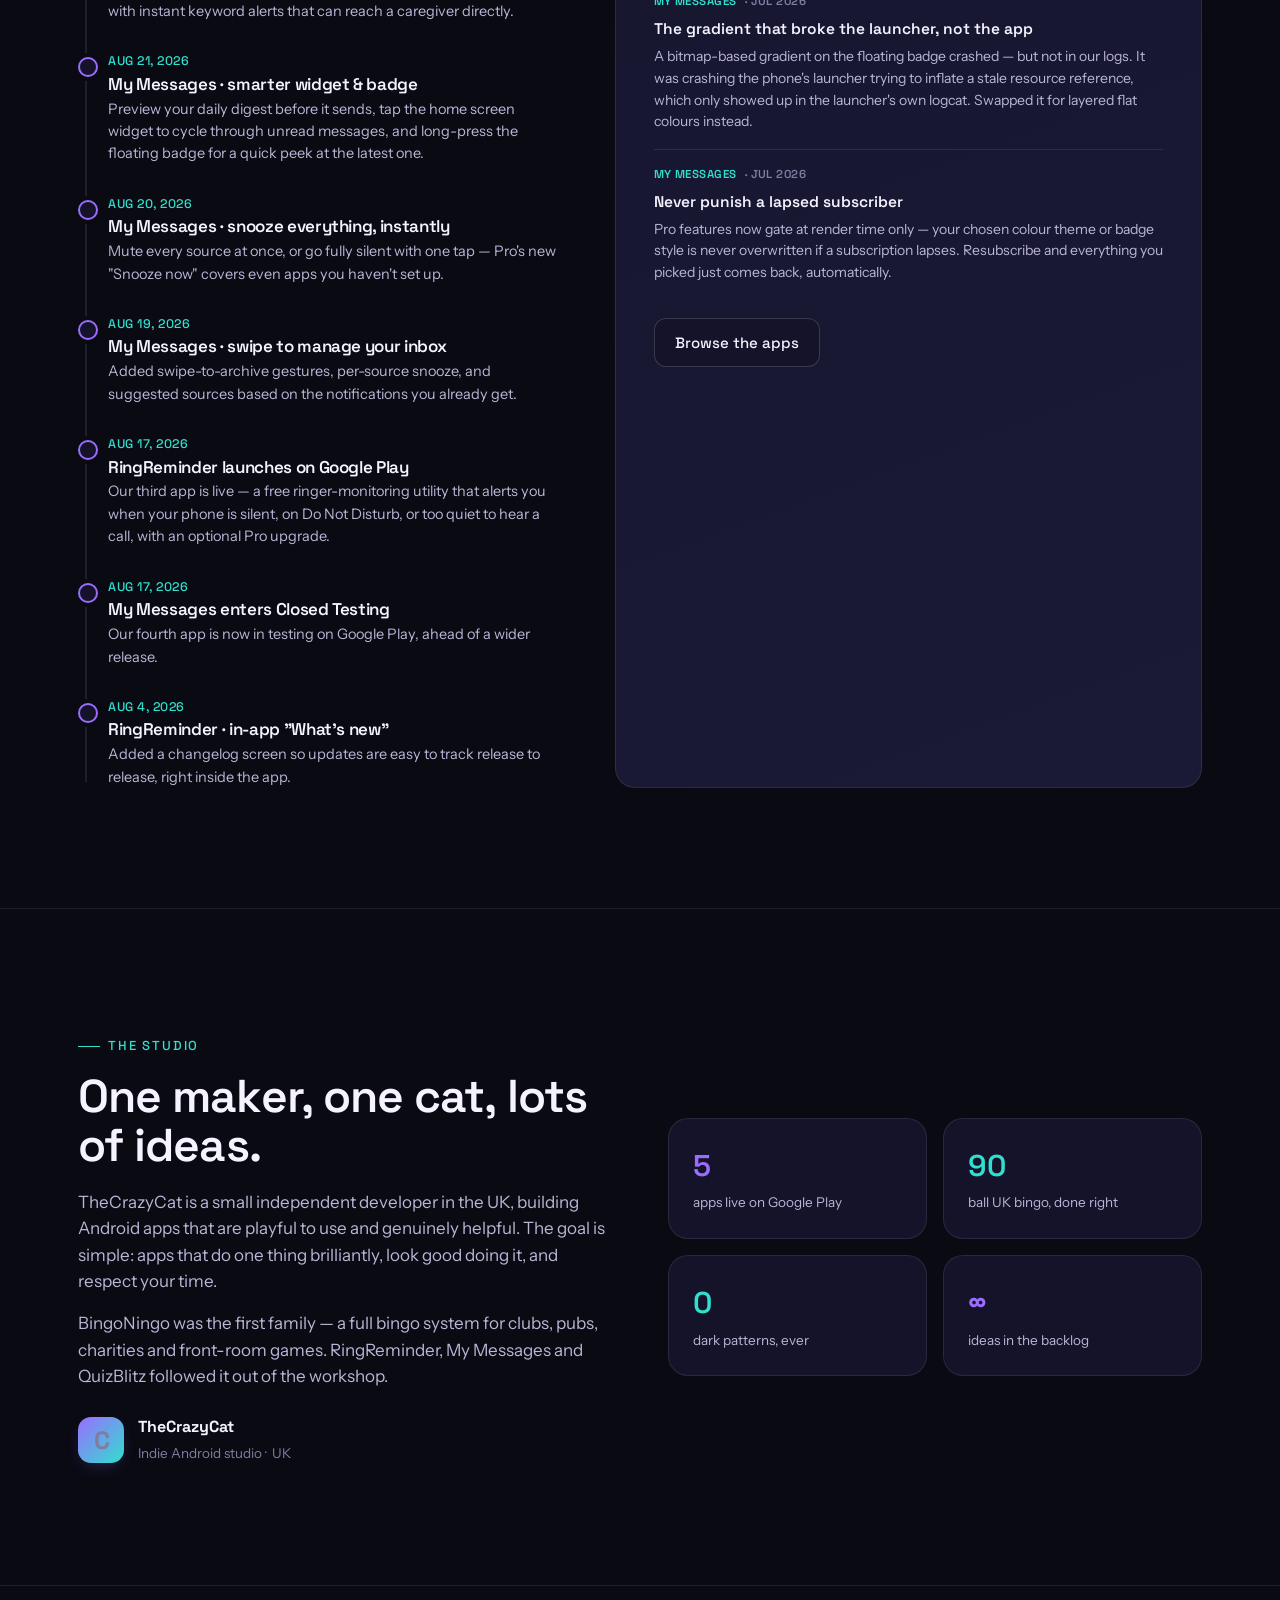
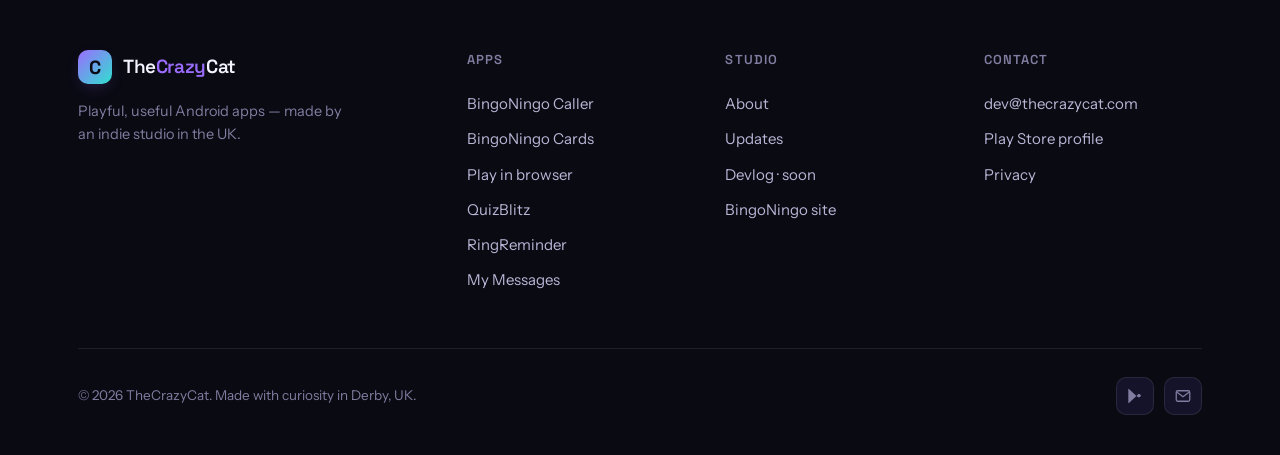
==== commit 49f46324: "Web build 20261022-085102" ====
--- a/index.html
+++ b/index.html
@@ -40,6 +40,576 @@
 <title>TheCrazyCat — playful apps that just work</title>
 <meta name="description" content="TheCrazyCat is an indie studio making playful, useful Android apps — including BingoNingo, QuizBlitz, RingReminder and My Messages." />
 <link rel="stylesheet" href="styles.css" />
+<style>
+/* ============ PLAYTHROUGHS: app-demo engine CSS ============ */
+/* app-demo: stage, device frames, controls and chapters. Taken from the QuizBlitz website demos.
+   Paste into the page's <style>. Set the --demo-* tokens to the page's own colours; the app's own
+   tokens (screen colours, fonts) go in a separate block next to the screen CSS. */
+:root {
+  --demo-accent: #534AB7;      /* play button, scrub fill, active chapter */
+  --demo-focus: #f59e0b;       /* focus ring, chapter name */
+  --demo-panel: #1e1e38;       /* control bar, perspective toggle */
+  --demo-panel2: #16162a;      /* caption box, chapter chips, scrub track */
+  --demo-line: rgba(255,255,255,0.08);
+  --demo-text: #e8e8f0;
+  --demo-muted: #8f8fa8;
+  --demo-screen-bg: #141218;   /* the app's own background, behind each screen */
+}
+
+/* [hidden] must beat any element's own display rule (it bit the Play again overlay). */
+[hidden] { display: none !important; }
+
+.demo-grid { display: grid; grid-template-columns: minmax(0, 1fr) minmax(0, 1.5fr); gap: 40px; align-items: start; }
+
+/* Perspective toggle: shown only when the stage is too narrow for every device */
+.persp { display: none; padding: 4px; border-radius: 12px; background: var(--demo-panel); border: 1px solid var(--demo-line); margin-bottom: 16px; }
+.persp.on { display: inline-flex; }
+.persp button { font: inherit; font-size: 13px; font-weight: 600; color: var(--demo-muted); background: none; border: 0; padding: 8px 16px; border-radius: 9px; cursor: pointer; }
+.persp button[aria-pressed="true"] { background: var(--demo-accent); color: #fff; }
+
+/* Stage: devices sit in .stage-inner at natural size, fit() scales the whole row to the stage width */
+.stage { position: relative; width: 100%; overflow: hidden; }
+.stage-inner { display: flex; gap: 26px; width: max-content; align-items: center; transform-origin: 0 0; }
+.stage-inner.one .ph-wrap.off { display: none; }
+.ph-wrap { display: flex; flex-direction: column; align-items: center; gap: 8px; }
+.ph-lbl { font-size: 13px; font-weight: 700; color: var(--demo-text); }
+.ph-lbl small { font-weight: 700; color: var(--demo-muted); font-size: 11px; text-transform: uppercase; letter-spacing: 1px; margin-right: 6px; }
+.ph-lbl.host small { color: var(--demo-focus); }
+
+/* Phone frame: 272 x 590 screen, 24px status bar, content box .pb */
+.phone { padding: 9px; border-radius: 38px; background: #05040d; border: 1px solid rgba(255,255,255,0.12); box-shadow: 0 24px 60px rgba(0,0,0,0.55); }
+.scr { position: relative; width: 272px; height: 590px; border-radius: 30px; overflow: hidden; font-size: 12px; line-height: 1.35; background: var(--demo-screen-bg); }
+.sbar { position: absolute; top: 0; left: 0; right: 0; height: 24px; display: flex; justify-content: space-between; align-items: center; padding: 0 20px; font-size: 10.5px; font-weight: 700; z-index: 20; }
+.pb { position: absolute; inset: 24px 0 0 0; }
+.pb.full { inset: 0; }               /* screens that draw behind the status bar (lock screen, home screen) */
+
+/* TV frame: 16:9, sized in cqw so the screen CSS scales with it */
+.tvwrap { display: flex; flex-direction: column; align-items: center; }
+.tvbez { padding: 10px; border-radius: 14px; background: #05040d; border: 1px solid rgba(255,255,255,.12); box-shadow: 0 24px 60px rgba(0,0,0,.55); }
+.tvstand { width: 120px; height: 26px; background: linear-gradient(#1a1a26, #0b0b12); clip-path: polygon(30% 0, 70% 0, 100% 100%, 0 100%); }
+.tvs { position: relative; width: 680px; aspect-ratio: 16 / 9; container-type: inline-size; overflow: hidden; border-radius: 4px; background: var(--demo-screen-bg); }
+/* TV + phone: the phone tucks in small at the TV's bottom right */
+.stage-inner.tvl { gap: 0; align-items: flex-end; }
+.stage-inner.tvl > .ph-wrap + .ph-wrap { margin-left: 18px; margin-right: -82px; transform: scale(.72); transform-origin: 0 100%; }
+.stage-inner.one > .ph-wrap + .ph-wrap { transform: none; margin: 0; }
+
+/* Scene helpers for screen() output */
+.scn { height: 100%; display: flex; flex-direction: column; position: relative; }
+.scn.fresh { animation: scnIn .35s ease-out both; }
+@keyframes scnIn { from { opacity: 0; } to { opacity: 1; } }
+.pop { animation: popIn .45s cubic-bezier(.2,1.4,.4,1) both; }
+@keyframes popIn { from { transform: scale(.6); opacity: 0; } to { transform: none; opacity: 1; } }
+.tap { position: absolute; left: 50%; top: 50%; width: 24px; height: 24px; margin: -12px; border-radius: 50%; background: rgba(255,255,255,.8); animation: tap .6s ease-out forwards; pointer-events: none; z-index: 30; }
+@keyframes tap { from { transform: scale(.4); opacity: .9; } to { transform: scale(5); opacity: 0; } }
+
+/* Tap targets in interactive demos (data-act): real buttons, the screen CSS styles them */
+.pb button[data-act] { font: inherit; color: inherit; cursor: pointer; }
+.pb button[data-act]:focus-visible { outline: 2px solid var(--demo-focus); outline-offset: 2px; }
+
+/* Play again overlay */
+.end-ov { position: absolute; inset: 0; display: flex; align-items: center; justify-content: center; background: rgba(10,8,25,.55); backdrop-filter: blur(2px); z-index: 30; }
+.again { font: inherit; font-size: 17px; font-weight: 800; padding: 14px 28px; border-radius: 14px; border: 0; background: var(--demo-accent); color: #fff; cursor: pointer; box-shadow: 0 8px 30px rgba(0,0,0,.4); }
+
+/* Controls */
+.ctl { display: flex; align-items: center; gap: 14px; margin-top: 22px; padding: 12px 16px; border-radius: 16px; background: var(--demo-panel); border: 1px solid var(--demo-line); }
+.ctl-btn { font: inherit; width: 44px; height: 44px; flex-shrink: 0; border-radius: 50%; border: 0; background: var(--demo-accent); color: #fff; font-size: 16px; cursor: pointer; display: flex; align-items: center; justify-content: center; }
+.ctl-btn.sec { background: transparent; border: 1px solid rgba(255,255,255,0.15); color: var(--demo-text); width: 38px; height: 38px; font-size: 15px; }
+.ctl-btn:focus-visible, .persp button:focus-visible, .chap:focus-visible, .again:focus-visible { outline: 2px solid var(--demo-focus); outline-offset: 2px; }
+.scrub { position: relative; flex: 1; min-width: 0; height: 30px; display: flex; align-items: center; }
+.scrub input { width: 100%; appearance: none; -webkit-appearance: none; height: 6px; border-radius: 6px; background: var(--demo-panel2); cursor: pointer; }
+.scrub input::-webkit-slider-thumb { -webkit-appearance: none; width: 16px; height: 16px; border-radius: 50%; background: #fff; border: 3px solid var(--demo-accent); }
+.scrub input::-moz-range-thumb { width: 12px; height: 12px; border-radius: 50%; background: #fff; border: 3px solid var(--demo-accent); }
+.ticks { position: absolute; left: 0; right: 0; top: 50%; height: 0; pointer-events: none; }
+.ticks i { position: absolute; top: -5px; width: 2px; height: 10px; background: rgba(255,255,255,.4); border-radius: 1px; }
+.time { font-size: 13px; color: var(--demo-muted); font-variant-numeric: tabular-nums; white-space: nowrap; }
+
+/* Chapter caption and chips */
+.chap-now { padding: 16px 18px; border-radius: 14px; background: var(--demo-panel2); border: 1px solid var(--demo-line); min-height: 108px; }
+.chap-now b { display: block; font-size: 13px; text-transform: uppercase; letter-spacing: 1px; color: var(--demo-focus); }
+.chap-now .tag { font-size: 10px; letter-spacing: .05em; text-transform: none; padding: 1px 8px; border-radius: 99px; border: 1px solid var(--demo-accent); color: var(--demo-text); vertical-align: 2px; }
+.chap-now span { font-size: 16px; color: var(--demo-text); }
+.chaps { display: flex; flex-wrap: wrap; gap: 6px; margin-top: 16px; }
+.chap { font: inherit; font-size: 12px; font-weight: 600; padding: 5px 11px; border-radius: 99px; background: var(--demo-panel2); border: 1px solid var(--demo-line); color: var(--demo-muted); cursor: pointer; }
+.chap.on { color: #fff; border-color: var(--demo-accent); background: color-mix(in srgb, var(--demo-accent) 30%, transparent); }
+
+@media (max-width: 900px) {
+  .demo-grid { grid-template-columns: minmax(0, 1fr); gap: 8px; }
+  .chap-now { min-height: 0; }
+}
+@media (max-width: 640px) {
+  .ctl { gap: 10px; padding: 10px; }
+  .time { display: none; }
+}
+@media (prefers-reduced-motion: reduce) {
+  .scn.fresh, .pop, .tap { animation: none !important; }
+}
+  /* BingoNingo screens (hero demo). Colours sampled from the web build: style.css + playercard.css. */
+  .bnz .scr { background: #121212; color: #eeeeee; font-family: Arial, Helvetica, sans-serif; }
+  .bnz .sbar { color: #eeeeee; }
+  .bnz .pb * { box-sizing: border-box; }
+  .bnz .bn { height: 100%; display: flex; flex-direction: column; gap: 7px; padding: 6px 8px 8px; position: relative; }
+  .bnz .bn-top { display: flex; align-items: center; gap: 6px; height: 26px; flex: none; }
+  .bnz .bi { width: 22px; height: 22px; border-radius: 6px; background: #2a2a2a; border: 1px solid #444444; flex: none; display: grid; place-items: center; font: bold 11px Arial; color: #eeeeee; }
+  .bnz .bi.r { border-radius: 50%; }
+  .bnz .bi.g { border-color: #22a355; background: transparent; }
+  .bnz .logo { font: bold 15px Arial; color: #ff4d4d; text-shadow: 0 0 8px rgba(255,60,60,.7); }
+  .bnz .lingo { margin-left: auto; font-size: 10px; color: #ff6666; white-space: nowrap; overflow: hidden; text-overflow: ellipsis; max-width: 110px; }
+  .bnz .bn-row { display: flex; align-items: center; gap: 5px; flex: none; }
+  .bnz .cb { position: relative; flex: 1; height: 32px; border-radius: 5px; background: #2a2a2a; color: #888888; font-size: 9px; line-height: 1.1; display: grid; place-items: center; text-align: center; border: 0; padding: 0; overflow: hidden; }
+  .bnz .cb.lit { background: #444444; color: #eeeeee; }
+  .bnz .cb.red { background: #cc0000; color: #ffffff; }
+  .bnz .ball { width: 44px; height: 44px; border-radius: 50%; background: #ffcc00; color: #cc0000; font: bold 21px Arial; display: grid; place-items: center; box-shadow: 0 0 12px rgba(255,204,0,.55); flex: none; }
+  .bnz .strip { height: 26px; background: #2a2a2a; border-radius: 3px; display: flex; align-items: center; justify-content: flex-end; gap: 3px; padding: 0 4px; overflow: hidden; flex: none; }
+  .bnz .strip span { width: 19px; height: 19px; border-radius: 50%; display: grid; place-items: center; font: bold 8px Arial; background: #333333; flex: none; }
+  .bnz .strip span.last { background: #3d9df5; color: #ffffff; }
+  .bnz .board { display: grid; grid-template-columns: repeat(9, minmax(0, 1fr)); gap: 3px; padding: 0 2px; flex: none; }
+  .bnz .bc { height: 25px; border-radius: 50%; display: grid; place-items: center; font: bold 9.5px Arial; background: #333333; color: #eeeeee; }
+  .bnz .bc.e { background: #262626; }
+  .bnz .bc.on { background: #ff6666; color: #ffffff; }
+  .bnz .bc.last { background: #3d9df5; color: #ffffff; }
+  .bnz .bstat { display: flex; justify-content: space-between; font-size: 10px; font-weight: bold; color: #ff6666; padding: 0 2px; flex: none; }
+  .bnz .bstat i { font-style: italic; }
+  .bnz .nextwin { text-align: right; font-size: 9px; color: #ff6666; font-weight: bold; padding-right: 2px; margin-top: -4px; flex: none; }
+  .bnz .foot { display: flex; gap: 5px; align-items: center; margin-top: auto; flex: none; }
+  .bnz .foot .cb { flex: none; width: 56px; height: 36px; }
+  .bnz .foot .cb.undo { width: 28px; background: #444444; color: #eeeeee; font-size: 12px; }
+  .bnz .foot .next { flex: 1; width: auto; font-size: 12px; background: #5a0000; color: #aa7777; }
+  .bnz .foot .next.go { background: #cc0000; color: #ffffff; box-shadow: 0 0 10px rgba(255,0,0,.5); }
+  .bnz .foot .cw.go { background: #1e3d27; color: #b8ffd0; box-shadow: 0 0 0 1px #44dd77, 0 0 12px rgba(68,221,119,.6); animation: bnGlow 1s ease-in-out infinite alternate; }
+  @keyframes bnGlow { to { box-shadow: 0 0 0 1px #44dd77, 0 0 20px rgba(68,221,119,.9); } }
+
+  /* sheets and dialogs */
+  .bnz .dim { position: absolute; inset: 0; background: rgba(0,0,0,.62); padding: 18px 8px 8px; z-index: 5; display: flex; flex-direction: column; }
+  .bnz .sheet { background: #1e1e1e; border: 1px solid #444444; border-radius: 10px; padding: 12px 10px; display: flex; flex-direction: column; gap: 8px; font-size: 9px; }
+  .bnz .sheet h4 { margin: 0; text-align: center; font: bold 14px Arial; }
+  .bnz .sub { text-align: center; font-size: 8.5px; color: #aaaaaa; margin-top: -4px; }
+  .bnz .sub.red { color: #ff6666; font-weight: bold; font-size: 10px; }
+  .bnz .pill-row { display: flex; gap: 5px; justify-content: center; }
+  .bnz .pill { position: relative; overflow: hidden; background: #444444; border-radius: 4px; padding: 4px 8px; font-size: 8.5px; }
+  .bnz .pill.dis { color: #888888; }
+  .bnz .panel { background: #2a2a2a; border-radius: 6px; padding: 8px; display: flex; flex-direction: column; gap: 6px; }
+  .bnz .ph { text-align: center; font-weight: bold; color: #bbbbbb; font-size: 8px; letter-spacing: 1px; }
+  .bnz .opt { display: flex; justify-content: space-between; align-items: center; }
+  .bnz .tg { width: 26px; height: 14px; border-radius: 7px; background: #555555; position: relative; transition: background .2s; }
+  .bnz .tg::after { content: ''; position: absolute; left: 2px; top: 2px; width: 10px; height: 10px; border-radius: 50%; background: #bbbbbb; transition: left .2s; }
+  .bnz .tg.on { background: #22a355; }
+  .bnz .tg.on::after { left: 14px; background: #ffffff; }
+  .bnz .ac1 { display: flex; gap: 7px; font-size: 8px; color: #bbbbbb; }
+  .bnz .codein { display: flex; gap: 4px; align-items: center; }
+  .bnz .inp { flex: 1; min-height: 22px; background: #1a1a1a; border: 1px solid #555555; border-radius: 4px; padding: 5px; font: bold 9px monospace; color: #eeeeee; }
+  .bnz .inp.ini { flex: none; width: 34px; text-align: center; border-color: #dddddd; }
+  .bnz .inp.ph0 { color: #666666; }
+  .bnz .plus { position: relative; overflow: hidden; width: 22px; height: 22px; border-radius: 4px; background: #22a355; color: #ffffff; display: grid; place-items: center; font-weight: bold; font-size: 12px; flex: none; }
+  .bnz .coderow { display: flex; gap: 4px; align-items: center; font: bold 8px monospace; background: #1a1a1a; border-radius: 4px; padding: 4px; }
+  .bnz .coderow u { text-decoration: underline; }
+  .bnz .coderow b { background: #22a355; border-radius: 3px; padding: 1px 3px; font-weight: bold; }
+  .bnz .cardrow { background: #333333; border-radius: 3px; text-align: center; padding: 5px; font: bold 10px Arial; color: #dddddd; }
+  .bnz .cardrow.sel { background: #44aa44; border: 1px solid #99ee99; color: #ffffff; padding: 4px; }
+  .bnz .toast { position: absolute; left: 50%; bottom: 14px; transform: translateX(-50%); width: 190px; background: #22a355; color: #ffffff; font-size: 9px; border-radius: 9px; padding: 7px 10px; text-align: center; z-index: 8; }
+  .bnz .dlg { margin: auto 6px; background: #1e1e1e; border: 1px solid #444444; border-radius: 10px; padding: 14px 12px; display: flex; flex-direction: column; gap: 8px; font-size: 9px; }
+  .bnz .dlg h4 { margin: 0 0 2px; font: bold 13px Arial; }
+  .bnz .dlg .warn { border: 1px solid #883333; background: #2a1414; color: #ff7777; border-radius: 6px; padding: 7px; font-size: 8px; }
+  .bnz .dlg .kv { display: flex; justify-content: space-between; align-items: center; background: #2a2a2a; border-radius: 5px; padding: 7px; }
+  .bnz .dlg .kv em { font-style: normal; font-size: 8px; border-radius: 99px; padding: 1px 7px; background: #1e3d27; color: #77ee99; border: 1px solid #22a355; }
+  .bnz .dlg .acts { display: flex; gap: 6px; margin-top: 4px; }
+  .bnz .dlg .acts span { position: relative; overflow: hidden; flex: 1; text-align: center; padding: 8px; border-radius: 6px; border: 1px solid #555555; }
+  .bnz .dlg .acts .go { background: #22a355; border-color: #22a355; color: #ffffff; }
+  .bnz .vbtn { position: relative; overflow: hidden; align-self: center; background: #2a2a2a; border: 1px solid #ff6666; border-radius: 4px; padding: 5px 14px; font: bold 10px Arial; color: #ff6666; }
+  .bnz .vbtn.ok { background: #22a355; border-color: #66dd88; color: #ffffff; }
+  .bnz .vhead { display: flex; justify-content: space-between; font-size: 9px; font-weight: bold; }
+  .bnz .vhead em { font-style: normal; border: 1px solid #ff6666; color: #ff6666; border-radius: 3px; padding: 0 4px; font-size: 8px; }
+  .bnz .vgrid { display: grid; grid-template-columns: repeat(9, minmax(0, 1fr)); gap: 2px; }
+  .bnz .vgrid span { height: 14px; display: grid; place-items: center; font: bold 7.5px Arial; border-radius: 2px; color: #777777; }
+  .bnz .vgrid span.y { background: #ffcc00; color: #222222; }
+  .bnz .vgrid span.lc { outline: 2px solid #3d9df5; }
+  .bnz .vstat { display: flex; justify-content: space-between; font-size: 8px; color: #aaaaaa; }
+  .bnz .vstat b { color: #ff6666; font-weight: normal; }
+  .bnz .bigbtn { position: relative; overflow: hidden; background: #ff6666; color: #ffffff; text-align: center; border-radius: 6px; padding: 9px; font-size: 10px; }
+
+  /* win overlays */
+  .bnz .win { position: absolute; inset: 0; z-index: 6; background: rgba(0,0,0,.62); display: flex; flex-direction: column; align-items: center; justify-content: center; gap: 4px; text-align: center; overflow: hidden; }
+  .bnz .win .big { font: 900 42px/0.95 Arial; color: #ffcc00; text-shadow: 0 0 14px rgba(255,140,0,.9); }
+  .bnz .win .cd { font: 900 22px Arial; color: #ffcc00; text-shadow: 0 0 10px rgba(255,140,0,.8); }
+  .bnz .win .mini { margin-top: 8px; background: #2a2a2a; border: 1px solid #555555; border-radius: 6px; padding: 6px 12px; font-size: 9px; }
+  .bnz .win .okb { position: relative; overflow: hidden; margin-top: 6px; background: #444444; border-radius: 4px; padding: 4px 18px; font-size: 9px; }
+  .bnz .confetti i { position: absolute; top: -12px; width: 6px; height: 10px; animation: bnFall 2.6s linear infinite; }
+  @keyframes bnFall { to { transform: translateY(640px) rotate(540deg); } }
+
+  /* player */
+  .bnz .pbtn { position: relative; overflow: hidden; width: 50px; height: 34px; border-radius: 5px; background: #2a2a2a; color: #666666; font-size: 9px; line-height: 1.1; display: grid; place-items: center; text-align: center; flex: none; }
+  .bnz .pbtn.lit { background: #444444; color: #eeeeee; }
+  .bnz .pbtn.ng { margin-left: auto; }
+  .bnz .pbtn.ng.lit { box-shadow: 0 0 0 2px #cc3333; }
+  .bnz .steps { margin: 18px 10px 0; background: #1a1a1a; border: 1px solid #333333; border-radius: 8px; padding: 14px 12px; display: flex; flex-direction: column; gap: 8px; font-size: 10px; color: #bbbbbb; }
+  .bnz .steps b { color: #777777; font-weight: normal; margin-right: 8px; }
+  .bnz .pcard { background: linear-gradient(160deg, #2a2a2a, #1a1a1a); border: 1px dashed #444444; border-radius: 7px; padding: 5px 5px 6px; position: relative; flex: none; }
+  .bnz .pcard h5 { margin: 0; display: flex; gap: 30px; font: bold 11.5px Arial; color: #ff6666; padding: 0 2px 4px; }
+  .bnz .pgrid { display: grid; grid-template-columns: repeat(9, minmax(0, 1fr)); border-top: 1px solid #3a3a3a; border-left: 1px solid #3a3a3a; }
+  .bnz .pc { position: relative; height: 27px; display: grid; place-items: center; font: bold 11.5px Arial; color: #eeeeee; background: #222222; border: 0; border-right: 1px solid #3a3a3a; border-bottom: 1px solid #3a3a3a; padding: 0; overflow: visible; }
+  .bnz .pc.d { background: #ff4d4d; color: #ffffff; border-radius: 4px; }
+  .bnz .pc.due { z-index: 2; box-shadow: inset 0 0 0 2px #ffcc00; animation: bnDue .8s ease-in-out infinite alternate; }
+  @keyframes bnDue { to { box-shadow: inset 0 0 0 2px #ffcc00, 0 0 10px 2px rgba(255,204,0,.7); } }
+  .bnz .pc .tap { z-index: 3; }
+  .bnz .bingo { position: absolute; left: 0; right: 0; top: 74px; z-index: 6; text-align: center; font: 900 38px Arial; transform: rotate(-6deg); animation: bnFlash .6s steps(4) infinite; pointer-events: none; }
+  @keyframes bnFlash {
+    0% { color: limegreen; text-shadow: 0 0 10px limegreen, 0 0 20px limegreen; }
+    25% { color: cyan; text-shadow: 0 0 10px cyan, 0 0 20px cyan; }
+    50% { color: yellow; text-shadow: 0 0 10px yellow, 0 0 20px yellow; }
+    75% { color: magenta; text-shadow: 0 0 10px magenta, 0 0 20px magenta; }
+  }
+  .bnz .qp { display: flex; gap: 8px; justify-content: center; }
+  .bnz .qp span { position: relative; overflow: hidden; width: 24px; height: 24px; border-radius: 50%; background: #333333; display: grid; place-items: center; }
+  .bnz .qp span.on { background: #555555; box-shadow: 0 0 0 1px #ffffff; }
+  .bnz .qr { width: 126px; height: 126px; background: #ffffff; border-radius: 6px; padding: 9px; display: grid; grid-template-columns: repeat(21, 1fr); align-self: center; }
+  .bnz .qr i { display: block; }
+  .bnz .qr i.k { background: #000000; }
+  .bnz .code { align-self: center; background: #111111; border-radius: 4px; padding: 5px 10px; font: bold 11px monospace; letter-spacing: 1px; }
+  @media (prefers-reduced-motion: reduce) {
+    .bnz .confetti i, .bnz .pc.due, .bnz .foot .cw.go, .bnz .bingo { animation: none !important; }
+    .bnz .bingo { color: limegreen; }
+  }
+  /* QuizBlitz screens (from thecrazycat/QuizBlitz), scoped to .qbz */
+  .qbz .scr {
+    color-scheme: dark;
+    --brand: #534AB7;
+    --brand-light: #AFA9EC;
+    --bg: #0f0f1a;
+    --bg2: #16162a;
+    --bg3: #1e1e38;
+    --text: #e8e8f0;
+    --muted: #8f8fa8;
+    --correct: #29B86D;
+    --accent: #f59e0b;
+    --radius: 16px;
+    /* in-app tokens (css/main.css + recordings) for the demo phones */
+    --g: #F2B90A;
+    --g-bg: rgba(242,185,10,0.16);
+    --g-bd: rgba(242,185,10,0.5);
+    --night: #100e27;
+    --band: #17153a;
+    --card: #1c1944;
+    --card2: #232052;
+    --bd: rgba(180,170,230,0.2);
+    --tx: #F4F2FF;
+    --tx2: #B7B0E0;
+    --tx3: #7B74A8;
+    --ok: #29D98C;
+    --ok-bg: rgba(41,217,140,0.13);
+    --ok-bd: rgba(41,217,140,0.55);
+    --bad: #FF5C7A;
+    --bad-bg: rgba(255,92,122,0.14);
+    --bad-bd: rgba(255,92,122,0.5);
+    --amb: #FFAE42;
+    --amb-bg: rgba(255,174,66,0.16);
+    --pur: #8b5cf6;
+    --pur-bg: rgba(139,92,246,0.25);
+    --pur-tx: #c9b8ff;
+    --pink: #ff5f86;
+    color: var(--tx); font-family: -apple-system, BlinkMacSystemFont, "Segoe UI", Roboto, sans-serif;
+    background: radial-gradient(90% 40% at 0% 0%, rgba(58,36,114,.6), transparent 70%), radial-gradient(80% 40% at 100% 100%, rgba(52,214,224,.12), transparent 70%), var(--night); }
+  .qbz .sbar { color: var(--tx); }
+  .qbz .pb *, .qbz .pb *::before, .qbz .pb *::after { box-sizing: border-box; margin: 0; padding: 0; }
+  .qbz .scn { height: 100%; display: flex; flex-direction: column; position: relative; }
+  .qbz .scn.fresh > .body, .qbz .scn.fresh > .gb, .qbz .scn.fresh > .hbar { animation: scnIn .35s ease-out both; }
+  @keyframes scnIn { from { opacity: 0; } to { opacity: 1; } }
+  .qbz .body { flex: 1; min-height: 0; overflow: hidden; display: flex; flex-direction: column; gap: 8px; padding: 10px 12px; }
+  .qbz .body > *, .qbz [data-tw="scroll"] > * { flex-shrink: 0; }
+  .qbz .body > [data-tw="scroll"] { flex-shrink: 1; }
+  .qbz .grow { flex: 1; }
+  .qbz .pop { animation: popIn .45s cubic-bezier(.2,1.4,.4,1) both; }
+  @keyframes popIn { from { transform: scale(.6); opacity: 0; } to { transform: none; opacity: 1; } }
+
+  /* bars */.qbz .gb { background: var(--band); padding: 8px 12px 7px; border-bottom: 1px solid var(--bd); }
+  .qbz .gb-row { display: flex; align-items: center; gap: 6px; }
+  .qbz .gb-t { font-weight: 800; font-size: 12px; }
+  .qbz .gb-s { font-size: 10px; color: var(--tx3); }
+  .qbz .gb-l { flex: 1; min-width: 0; }
+  .qbz .spill { background: var(--g); color: #1a1400; font-weight: 900; font-size: 10px; padding: 2px 8px; border-radius: 99px; font-variant-numeric: tabular-nums; }
+  .qbz .bpill { background: var(--g-bg); color: var(--g); border: 1px solid var(--g-bd); font-weight: 800; font-size: 9.5px; padding: 1px 7px; border-radius: 99px; white-space: nowrap; }
+  .qbz .xpill { background: var(--pur-bg); color: var(--pur-tx); font-weight: 800; font-size: 9.5px; padding: 1px 7px; border-radius: 99px; white-space: nowrap; }
+  .qbz .ring { position: relative; width: 30px; height: 30px; flex-shrink: 0; }
+  .qbz .ring svg { position: absolute; inset: 0; transform: rotate(-90deg); }
+  .qbz .ring circle { fill: none; stroke-width: 3; }
+  .qbz .ring .bgc { stroke: rgba(41,217,140,.18); }
+  .qbz .ring .fgc { stroke: var(--ok); stroke-dasharray: 81.7; stroke-linecap: round; }
+  .qbz .ring span { position: absolute; inset: 0; display: flex; align-items: center; justify-content: center; font-weight: 800; font-size: 11px; color: var(--ok); }
+  .qbz .prog { height: 3px; border-radius: 3px; background: rgba(255,255,255,.08); margin-top: 6px; overflow: hidden; }
+  .qbz .prog i { display: block; height: 100%; background: var(--amb); }
+  .qbz .hbar { background: var(--band); padding: 9px 12px; display: flex; align-items: center; gap: 6px; border-bottom: 1px solid var(--bd); min-height: 40px; }
+  .qbz .hbar .t { flex: 1; min-width: 0; font-weight: 800; font-size: 12px; color: var(--tx2); }
+  .qbz .hbar .t.big { color: var(--tx); font-size: 14px; }
+  .qbz .hbar .t b { color: var(--g); }
+  .qbz .hbar .cnt { font-size: 10px; color: var(--tx2); }
+  .qbz .joinpill { font-size: 9.5px; font-weight: 800; color: var(--g); border: 1px solid var(--g-bd); padding: 1px 6px; border-radius: 99px; }
+  .qbz .htimer { font-weight: 900; font-size: 20px; color: var(--g); font-variant-numeric: tabular-nums; min-width: 24px; text-align: right; }
+  .qbz .okpill { font-size: 9.5px; font-weight: 800; color: var(--ok); background: var(--ok-bg); padding: 1px 6px; border-radius: 99px; }
+  .qbz .gpill { font-size: 9.5px; font-weight: 800; color: #1a1400; background: var(--g); padding: 2px 8px; border-radius: 99px; }
+
+  /* question */.qbz .meta { display: flex; align-items: center; gap: 6px; }
+  .qbz .diff { font-size: 9px; font-weight: 900; background: var(--g); color: #3a2a00; padding: 1px 6px; border-radius: 4px; letter-spacing: .3px; }
+  .qbz .cat { font-size: 9.5px; color: var(--tx3); }
+  .qbz .cattag { font-size: 9.5px; color: var(--tx2); border: 1px solid var(--bd); background: rgba(255,255,255,.04); border-radius: 99px; padding: 1px 8px; }
+  .qbz .qt { font-size: 14px; font-weight: 800; line-height: 1.32; text-wrap: balance; }
+  .qbz .qband { background: rgba(10,8,30,.55); margin: 0 -12px; padding: 4px 12px 12px; display: flex; flex-direction: column; gap: 8px; border-bottom: 1px solid var(--bd); }
+  .qbz .ans { display: flex; flex-direction: column; gap: 6px; }
+  .qbz .a { position: relative; overflow: hidden; display: flex; align-items: center; gap: 9px; padding: 9px 10px; border-radius: 11px; border: 1px solid var(--bd); background: rgba(20,17,46,.85); font-size: 12px; font-weight: 500; }
+  .qbz .a .L { width: 20px; height: 20px; border-radius: 6px; display: inline-flex; align-items: center; justify-content: center; font-size: 10px; font-weight: 900; color: #fff; flex-shrink: 0; }
+  .qbz .L0 { background: #4f6bff; } .qbz .L1 { background: #ef4b5f; } .qbz .L2 { background: #f5a524; } .qbz .L3 { background: #22b573; }
+  .qbz .a.sel { background: var(--g); border-color: #ffe08a; color: #1a1400; font-weight: 700; box-shadow: 0 0 0 2px rgba(242,185,10,.35); }
+  .qbz .a.dim { opacity: .4; }
+  .qbz .a.ok { background: var(--ok-bg); border-color: var(--ok-bd); color: var(--ok); }
+  .qbz .a.no { background: var(--bad-bg); border-color: var(--bad-bd); color: var(--bad); }
+  .qbz .ha .a { padding: 7px 10px; background: rgba(23,20,58,.9); border-color: rgba(140,130,220,.35); }
+  .qbz .ha .a .HL { font-weight: 800; width: 12px; }
+  .qbz .HL0 { color: #6f86ff; } .qbz .HL1 { color: #ff6b7d; } .qbz .HL2 { color: #ffb84d; } .qbz .HL3 { color: #3fd08f; }
+  .qbz .ha .a.ok { background: rgba(41,217,140,.08); border: 1.5px solid var(--ok); color: var(--tx); }
+  .qbz .answered { text-align: center; font-size: 10.5px; color: var(--tx2); }
+  .qbz .locked-in { text-align: center; font-weight: 800; font-size: 11.5px; }
+  .qbz .pfoot { display: flex; justify-content: center; gap: 5px; padding: 8px 10px 12px; border-top: 1px solid var(--bd); background: rgba(10,8,30,.4); flex-wrap: wrap; }
+  .qbz .pfoot .note2 { width: 100%; text-align: center; font-size: 10.5px; color: var(--tx3); }
+  .qbz .lg { font-size: 10.5px; font-weight: 700; padding: 5px 10px; border-radius: 8px; border: 1px solid var(--bd); background: var(--card); }
+  .qbz .ib { font-size: 10px; padding: 5px 8px; border-radius: 8px; border: 1px solid var(--bd); background: var(--card); }
+
+  /* host bottom bar */.qbz .hfoot { display: flex; gap: 6px; padding: 8px 10px 14px; border-top: 1px solid var(--bd); background: rgba(10,8,30,.5); }
+  .qbz .hfoot > * { flex: 1; }
+  .qbz .qb-btn { position: relative; overflow: hidden; display: flex; align-items: center; justify-content: center; text-align: center; font-weight: 800; font-size: 12px; padding: 10px 6px; border-radius: 12px; background: var(--card); border: 1px solid var(--bd); color: var(--tx); line-height: 1.15; min-height: 42px; transition: transform .1s; }
+  .qbz .qb-btn.gold { background: var(--g); border-color: var(--g); color: #1a1400; }
+  .qbz .qb-btn.pink { background: var(--pink); border-color: var(--pink); color: #fff; }
+  .qbz .qb-btn.ghost { background: transparent; }
+  .qbz .qb-btn.purple { background: var(--pur); border-color: var(--pur); color: #fff; }
+  .qbz .qb-btn.brown { background: #3a2d22; border-color: rgba(242,185,10,.4); color: #ffe7b0; }
+  .qbz .qb-btn.sm { min-height: 32px; padding: 6px; font-size: 11px; }
+  .qbz .qb-btn.off { opacity: .4; }
+  .qbz .qb-btn.pressed { transform: scale(.95); }
+  .qbz .tap { position: absolute; left: 50%; top: 50%; width: 24px; height: 24px; margin: -12px; border-radius: 50%; background: rgba(255,255,255,.8); animation: tap .6s ease-out forwards; pointer-events: none; }
+  @keyframes tap { from { transform: scale(.4); opacity: .9; } to { transform: scale(5); opacity: 0; } }
+
+  /* cards, rows */.qbz .card { background: var(--card); border: 1px solid var(--bd); border-radius: 12px; padding: 10px; }
+  .qbz .lbl { font-size: 9.5px; text-transform: uppercase; letter-spacing: .8px; font-weight: 800; color: var(--tx3); }
+  .qbz .sm { font-size: 10.5px; }
+  .qbz .mut { color: var(--tx3); }
+  .qbz .fact { font-size: 10.5px; color: var(--tx2); background: rgba(40,36,90,.6); border: 1px solid var(--bd); border-radius: 10px; padding: 7px 9px; }
+  .qbz .res { display: flex; flex-direction: column; gap: 4px; }
+  .qbz .rr { display: flex; align-items: center; gap: 4px; padding: 6px 8px; border-radius: 9px; background: var(--card); border: 1px solid var(--bd); }
+  .qbz .rr .n { flex: 1; min-width: 0; font-weight: 800; font-size: 11px; line-height: 1.2; }
+  .qbz .rr .n small { display: block; font-weight: 500; font-size: 9px; color: var(--tx3); }
+  .qbz .rr.wrong .n { color: var(--tx3); }
+  .qbz .ch { font-size: 9px; font-weight: 800; padding: 2px 6px; border-radius: 6px; white-space: nowrap; font-variant-numeric: tabular-nums; }
+  .qbz .ch.base { background: var(--ok-bg); color: var(--ok); }
+  .qbz .ch.spd { background: var(--amb-bg); color: var(--amb); }
+  .qbz .ch.bet { background: var(--g-bg); color: var(--g); }
+  .qbz .ch.neg { background: var(--bad-bg); color: var(--bad); }
+  .qbz .ch.zero { background: rgba(255,255,255,.07); color: var(--tx3); }
+  .qbz .jcard { display: inline-flex; align-items: center; justify-content: center; width: 13px; height: 17px; border-radius: 3px; background: var(--pur); color: #fff; font-size: 9px; font-weight: 900; vertical-align: -3px; }
+  .qbz .jcard.big { width: 30px; height: 40px; font-size: 18px; border-radius: 6px; flex-shrink: 0; }
+  .qbz .av { width: 22px; height: 22px; border-radius: 50%; background: #f4f2ff; display: inline-flex; align-items: center; justify-content: center; font-size: 13px; flex-shrink: 0; }
+
+  .qbz .lbr { display: flex; flex-direction: column; gap: 5px; }
+  .qbz .lr { display: flex; align-items: center; gap: 7px; padding: 8px 9px; border-radius: 11px; background: var(--card); border: 1px solid var(--bd); }
+  .qbz .lr.me { border-color: var(--g-bd); }
+  .qbz .lr .rk { width: 12px; font-weight: 800; font-size: 13px; color: var(--tx2); text-align: center; }
+  .qbz .lr .n { flex: 1; min-width: 0; font-weight: 800; font-size: 11.5px; display: flex; align-items: center; gap: 4px; flex-wrap: wrap; }
+  .qbz .lr .n small { font-weight: 600; font-size: 9px; color: var(--tx3); }
+  .qbz .lr .sc { font-weight: 900; color: var(--g); font-variant-numeric: tabular-nums; font-size: 12px; text-align: right; line-height: 1.1; }
+  .qbz .lr .sc small { display: block; font-size: 9px; font-weight: 700; }
+  .qbz .up { color: var(--ok); } .qbz .down { color: var(--bad); }
+  .qbz .leading { text-align: center; font-size: 10.5px; font-weight: 700; color: var(--tx2); }
+  .qbz .leading b { color: var(--g); }
+  .qbz .hl { display: flex; align-items: center; gap: 8px; padding: 6px 9px; border-radius: 10px; background: var(--card); border: 1px solid var(--bd); }
+  .qbz .hl .i { font-size: 15px; }
+  .qbz .hl small { display: block; font-size: 9px; color: var(--tx2); }
+  .qbz .hl b { font-size: 11.5px; }
+
+  .qbz .pc { border-radius: 14px; padding: 12px 10px; text-align: center; border: 1px solid var(--ok-bd); background: linear-gradient(160deg, rgba(41,217,140,.14), rgba(28,25,68,.9)); display: flex; flex-direction: column; gap: 5px; align-items: center; }
+  .qbz .pc.bad { border-color: var(--bad-bd); background: linear-gradient(160deg, rgba(255,92,122,.16), rgba(28,25,68,.9)); }
+  .qbz .pc .v { font-size: 30px; font-weight: 900; color: var(--ok); line-height: 1; font-variant-numeric: tabular-nums; }
+  .qbz .pc.bad .v { color: var(--bad); }
+  .qbz .pc .s { font-size: 10px; color: var(--ok); }
+  .qbz .pc.bad .s { color: var(--bad); }
+  .qbz .pc .chs { display: flex; gap: 4px; justify-content: center; flex-wrap: wrap; }
+  .qbz .pc .note { font-size: 10px; color: var(--tx); }
+  .qbz .fast { font-size: 9px; font-weight: 800; background: var(--g); color: #1a1400; padding: 1px 6px; border-radius: 99px; }
+  .qbz .bar2 { width: 100%; display: flex; height: 6px; border-radius: 6px; overflow: hidden; background: rgba(255,255,255,.08); }
+  .qbz .bar2 i { display: block; height: 100%; }
+  .qbz .bar2 .b { background: var(--ok); } .qbz .bar2 .j { background: var(--pur); } .qbz .bar2 .s { background: var(--amb); }
+  .qbz .fresh .bar2 i { animation: grow .9s .5s ease-out both; transform-origin: 0 50%; }
+  @keyframes grow { from { transform: scaleX(0); } to { transform: none; } }
+  .qbz .verdict { text-align: center; font-weight: 800; font-size: 12px; }
+
+  /* lobby */.qbz .h2 { font-size: 18px; font-weight: 800; line-height: 1.15; }
+  .qbz .gtitle { font-size: 13px; font-weight: 800; color: var(--g); }
+  .qbz .chips { display: flex; flex-wrap: wrap; gap: 4px; }
+  .qbz .qb-chip { font-size: 9.5px; font-weight: 700; padding: 2px 8px; border-radius: 99px; background: var(--card); border: 1px solid var(--bd); color: var(--tx2); }
+  .qbz .qb-chip.gold { color: var(--g); border-color: var(--g-bd); background: var(--g-bg); }
+  .qbz .qb-chip.pur { color: var(--pur-tx); border-color: rgba(139,92,246,.5); background: var(--pur-bg); }
+  .qbz .modes { font-size: 10px; color: var(--tx2); display: flex; flex-direction: column; gap: 5px; }
+  .qbz .modes .hd { display: flex; justify-content: space-between; font-weight: 800; color: var(--tx); font-size: 10.5px; }
+  .qbz .modes .hd span { color: var(--pur-tx); }
+  .qbz .modes b { color: var(--tx); }
+  .qbz .you { display: flex; align-items: center; gap: 10px; }
+  .qbz .you .av { width: 40px; height: 40px; font-size: 22px; }
+  .qbz .others { display: flex; gap: 8px; flex-wrap: wrap; font-weight: 700; font-size: 11px; align-items: center; }
+  .qbz .wait { display: flex; align-items: center; gap: 8px; background: #f5f4ff; color: #4a4a7a; border-radius: 10px; padding: 8px 10px; font-size: 10.5px; }
+  .qbz .spin { width: 14px; height: 14px; border-radius: 50%; border: 2px solid #c9c6ee; border-top-color: #534AB7; animation: spin 1s linear infinite; }
+  @keyframes spin { to { transform: rotate(360deg); } }
+  .qbz .field { display: flex; flex-direction: column; gap: 4px; }
+  .qbz .flbl { font-size: 9.5px; font-weight: 800; letter-spacing: .6px; text-transform: uppercase; color: var(--tx2); }
+  .qbz .inp { background: var(--card); border: 1px solid var(--bd); border-radius: 10px; padding: 8px 10px; font-size: 12.5px; font-weight: 600; display: flex; align-items: center; min-height: 34px; }
+  .qbz .inp.ph { color: var(--tx3); font-weight: 400; }
+  .qbz .inp.focus { border-color: var(--g-bd); }
+  .qbz .inp.code { letter-spacing: 4px; font-weight: 800; }
+  .qbz .caret { width: 1.5px; height: 14px; background: var(--g); margin-left: 1px; animation: blink 1s steps(1) infinite; }
+  @keyframes blink { 50% { opacity: 0; } }
+  .qbz .icons { display: grid; grid-template-columns: repeat(6, 1fr); gap: 5px; }
+  .qbz .icons span { aspect-ratio: 1; border-radius: 9px; background: var(--card); display: flex; align-items: center; justify-content: center; font-size: 15px; border: 2px solid transparent; }
+  .qbz .icons span.on { border-color: #6f6ad8; background: #2b2770; }
+  .qbz .ready { font-size: 10.5px; color: var(--ok); background: var(--ok-bg); border: 1px solid var(--ok-bd); border-radius: 8px; padding: 5px 8px; }
+  .qbz .jtabs { display: flex; gap: 6px; }
+  .qbz .jtabs span { flex: 1; text-align: center; font-size: 11px; font-weight: 800; padding: 6px; border-radius: 9px; border: 1px solid var(--bd); background: #120f30; }
+  .qbz .jtabs span.on { border: 1.5px solid var(--g); color: var(--g); background: transparent; }
+  .qbz .qrrow { display: flex; gap: 9px; align-items: flex-start; }
+  .qbz .qrsvg { width: 84px; height: 84px; border-radius: 6px; flex-shrink: 0; display: block; }
+  .qbz .url { color: var(--g); font-weight: 800; font-size: 11.5px; word-break: break-all; }
+
+  /* splashes */.qbz .splash { position: absolute; inset: -24px 0 0 0; z-index: 10; display: flex; flex-direction: column; align-items: center; text-align: center; padding: 40px 18px 26px; background: radial-gradient(70% 45% at 50% 42%, rgba(80,60,170,.35), transparent 70%), #12102e; }
+  .qbz .sp-title { font-size: 10.5px; letter-spacing: 2px; text-transform: uppercase; font-weight: 800; color: var(--tx2); }
+  .qbz .sp-round { margin-top: auto; font-size: 13px; letter-spacing: 4px; text-transform: uppercase; font-weight: 800; color: var(--g); }
+  .qbz .sp-num { font-size: 104px; font-weight: 900; line-height: 1; color: #f7ecd9; text-shadow: 0 0 40px rgba(242,185,10,.35); animation: numIn .7s cubic-bezier(.2,1.4,.4,1) both; }
+  @keyframes numIn { from { transform: scale(.4); opacity: 0; } to { transform: none; opacity: 1; } }
+  .qbz .sp-of { font-size: 15px; font-weight: 700; color: var(--tx2); }
+  .qbz .sp-chips { display: flex; flex-wrap: wrap; gap: 5px; justify-content: center; margin-top: 14px; }
+  .qbz .sp-chips span { font-size: 10px; font-weight: 700; padding: 4px 10px; border-radius: 99px; background: rgba(255,255,255,.08); }
+  .qbz .sp-you { margin-top: 14px; width: 100%; display: flex; align-items: center; gap: 8px; text-align: left; padding: 9px 10px; border-radius: 12px; border: 1px solid var(--bd); background: rgba(255,255,255,.05); }
+  .qbz .sp-you .k { font-size: 8.5px; letter-spacing: 1px; text-transform: uppercase; color: var(--tx3); font-weight: 800; }
+  .qbz .sp-you .v { font-size: 14px; font-weight: 800; }
+  .qbz .sp-you .r { margin-left: auto; text-align: right; font-size: 10px; color: var(--tx2); }
+  .qbz .sp-bar { width: 60%; height: 4px; border-radius: 4px; background: rgba(255,255,255,.1); margin-top: 16px; overflow: hidden; margin-bottom: auto; }
+  .qbz .sp-bar i { display: block; height: 100%; background: var(--amb); }
+  .qbz .sp-foot { font-size: 10.5px; font-weight: 700; padding: 6px 12px; border-radius: 10px; background: rgba(255,255,255,.07); display: flex; gap: 6px; align-items: center; }
+  .qbz .cs-icon { margin-top: auto; width: 110px; height: 110px; border-radius: 50%; background: #f4f2ff; display: flex; align-items: center; justify-content: center; font-size: 58px; box-shadow: 0 0 0 18px rgba(242,185,10,.1), 0 0 60px rgba(242,185,10,.25); animation: numIn .7s cubic-bezier(.2,1.4,.4,1) both; }
+  .qbz .cs-k { margin-top: auto; font-size: 11px; letter-spacing: 2.5px; font-weight: 800; color: var(--g); text-transform: uppercase; }
+  .qbz .cs-name { font-size: 30px; font-weight: 900; letter-spacing: .5px; text-transform: uppercase; }
+  .qbz .cs-line { width: 34px; height: 3px; background: var(--g); border-radius: 2px; margin: 6px 0; }
+  .qbz .cs-q { font-size: 11px; color: var(--tx2); }
+
+  /* wager */.qbz .wcat { text-align: center; }
+  .qbz .wcat .big { font-size: 20px; font-weight: 800; }
+  .qbz .bet { text-align: center; }
+  .qbz .bet .v { font-size: 34px; font-weight: 900; color: var(--g); line-height: 1.1; font-variant-numeric: tabular-nums; }
+  .qbz .slider { position: relative; height: 6px; border-radius: 6px; background: rgba(255,255,255,.15); margin: 6px 8px; }
+  .qbz .slider .fill { position: absolute; left: 0; top: 0; bottom: 0; background: var(--g); border-radius: 6px; }
+  .qbz .slider .thumb { position: absolute; top: 50%; width: 16px; height: 16px; margin: -8px 0 0 -8px; border-radius: 50%; background: var(--g); border: 2px solid #fff3c4; }
+  .qbz .presets { display: grid; grid-template-columns: repeat(4, 1fr); gap: 5px; }
+  .qbz .ifs { display: grid; grid-template-columns: 1fr 1fr; gap: 6px; text-align: center; font-size: 10px; }
+  .qbz .ifs div { border-radius: 9px; padding: 6px; }
+  .qbz .ifs b { display: block; font-size: 14px; font-variant-numeric: tabular-nums; }
+  .qbz .ifs .r { background: var(--ok-bg); color: var(--ok); }
+  .qbz .ifs .w { background: var(--bad-bg); color: var(--bad); }
+  .qbz .wlock { text-align: center; border-color: var(--g-bd); }
+  .qbz .wlock .v { font-size: 30px; font-weight: 900; color: var(--g); font-variant-numeric: tabular-nums; }
+  .qbz .tline { height: 3px; border-radius: 3px; background: rgba(255,255,255,.1); overflow: hidden; }
+  .qbz .tline i { display: block; height: 100%; background: var(--g); }
+
+  /* awards */.qbz .aw-ov { position: absolute; inset: -24px 0 0 0; z-index: 10; background: rgba(8,6,22,.86); display: flex; flex-direction: column; align-items: center; justify-content: center; gap: 14px; padding: 20px 16px; }
+  .qbz .pips { display: flex; gap: 5px; }
+  .qbz .pips i { width: 26px; height: 5px; border-radius: 3px; background: #2a2860; }
+  .qbz .pips i.on { background: #6f6ad8; }
+  .qbz .aw-card { width: 100%; text-align: center; padding: 22px 12px; border-radius: 16px; background: #1a1933; border: 2px solid #2a2860; }
+  .qbz .aw-card.mine { border-color: var(--g); box-shadow: 0 0 26px rgba(242,185,10,.25); }
+  .qbz .aw-i { font-size: 46px; line-height: 1.1; }
+  .qbz .aw-t { font-size: 20px; font-weight: 800; margin-top: 6px; }
+  .qbz .aw-s { font-size: 9.5px; color: var(--tx2); letter-spacing: 1.2px; text-transform: uppercase; }
+  .qbz .aw-w { font-size: 22px; font-weight: 900; color: #b9a8ff; margin-top: 10px; }
+  .qbz .aw-d { font-size: 11px; color: var(--tx); }
+  .qbz .youtag { font-size: 9px; background: var(--g); color: #1a1400; padding: 1px 6px; border-radius: 99px; vertical-align: middle; }
+  .qbz .skip { align-self: flex-end; font-size: 11px; color: #9090b8; border: 1px solid #3a3860; padding: 5px 14px; border-radius: 16px; }
+  .qbz .aw-intro { font-size: 44px; text-align: center; }
+  .qbz .aw-intro b { display: block; font-size: 18px; }
+
+  /* finished */.qbz .fin-hd { text-align: center; }
+  .qbz .fin-hd .e { font-size: 24px; }
+  .qbz .fin-hd b { font-size: 16px; }
+  .qbz .pod { display: flex; align-items: flex-end; justify-content: center; gap: 4px; }
+  .qbz .pod > div { width: 72px; display: flex; flex-direction: column; align-items: center; gap: 1px; }
+  .qbz .pod .av { width: 30px; height: 30px; font-size: 17px; }
+  .qbz .pod .pn { font-weight: 800; font-size: 10.5px; }
+  .qbz .pod .ps { font-size: 9px; color: var(--tx2); font-variant-numeric: tabular-nums; }
+  .qbz .pod .blk { width: 100%; border-radius: 4px 4px 0 0; display: flex; justify-content: center; padding-top: 4px; font-weight: 900; font-size: 13px; color: #3a2a00; }
+  .qbz .fresh .pod .blk { animation: rise .7s ease-out both; transform-origin: 50% 100%; }
+  @keyframes rise { from { transform: scaleY(0); } to { transform: none; } }
+  .qbz .fstats { display: flex; justify-content: center; gap: 18px; text-align: center; }
+  .qbz .fstats b { font-size: 18px; font-variant-numeric: tabular-nums; }
+  .qbz .fstats b small { font-size: 11px; color: var(--tx3); }
+  .qbz .fstats div div { font-size: 9.5px; color: var(--tx3); }
+  .qbz .awl { display: flex; align-items: center; gap: 9px; padding: 7px 9px; border-radius: 10px; background: var(--card); border: 1px solid var(--bd); }
+  .qbz .awl.mine { border-color: var(--g-bd); }
+  .qbz .awl .i { font-size: 18px; }
+  .qbz .awl small { display: block; font-size: 9px; color: var(--tx2); }
+  .qbz .awl b { font-size: 11.5px; }
+  .qbz .rc { border-radius: 8px; overflow: hidden; }
+  .qbz .rc-h { display: flex; align-items: center; gap: 6px; padding: 6px 8px; font-size: 11px; }
+  .qbz .rc-h.ok { background: #1a3d2a; } .qbz .rc-h.no { background: #2b1414; }
+  .qbz .rc-h .num { color: #6060a0; font-weight: 700; }
+  .qbz .rc-h .ic { font-weight: 900; }
+  .qbz .rc-h.ok .ic, .qbz .rc-h .pts.ok { color: #29B86D; } .qbz .rc-h.no .ic, .qbz .rc-h .pts.no { color: #E05454; }
+  .qbz .rc-h .tx { flex: 1; min-width: 0; color: #e0e0e0; }
+  .qbz .rc-h .pts { font-weight: 800; font-size: 10px; white-space: nowrap; }
+  .qbz .rc-o { background: #111028; padding: 4px 7px 5px; display: flex; flex-direction: column; gap: 2px; }
+  .qbz .rc-o div { font-size: 10px; padding: 2px 7px; border-radius: 4px; background: #16152e; color: #7070a0; display: flex; gap: 6px; }
+  .qbz .rc-o .c { background: #1a3d2a; color: #29B86D; } .qbz .rc-o .w { background: #2b1414; color: #E05454; }
+  .qbz .rc-f { background: #111028; padding: 5px 9px 7px; font-size: 10px; color: #b0b0cc; }
+  .qbz .rc-round { font-size: 9.5px; font-weight: 800; letter-spacing: .6px; color: #8080b8; text-transform: uppercase; display: flex; align-items: center; gap: 6px; padding-top: 4px; }
+  .qbz .rc-tag { text-transform: none; letter-spacing: 0; }
+  .qbz .ffoot { display: flex; flex-direction: column; gap: 6px; padding: 8px 12px 14px; border-top: 1px solid var(--bd); background: rgba(10,8,30,.6); }
+
+  /* ─── v3: shared demo bits ─── */.qbz .nextc { display: flex; flex-direction: column; line-height: 1.1; }
+  .qbz .nextc small { font-size: 9.5px; font-weight: 700; opacity: .75; }
+  .qbz .hfoot .mini { flex: 0 0 38px; }
+  .qbz .flagb { font-size: 10px; padding: 5px 8px; border-radius: 8px; border: 1px solid var(--bd); background: var(--card); }
+  .qbz .hb-home { font-size: 10px; font-weight: 800; color: var(--tx2); border: 1px solid var(--bd); padding: 2px 8px; border-radius: 8px; }
+
+  /* ============ PLAYTHROUGHS (hero BingoNingo demo + QuizBlitz section) ============ */
+  .bnz, .qbz {
+    --demo-accent: var(--accent);
+    --demo-focus: var(--accent-2);
+    --demo-panel: var(--surface-hi);
+    --demo-panel2: var(--surface);
+    --demo-line: var(--line);
+    --demo-text: var(--text);
+    --demo-muted: var(--text-mute);
+    --demo-screen-bg: #121212;
+  }
+  .bnz .ctl-btn:not(.sec), .qbz .ctl-btn:not(.sec), .bnz .again, .qbz .again, .bnz .persp button[aria-pressed="true"], .qbz .persp button[aria-pressed="true"] { color: var(--accent-ink); }
+  .bnz .chap.on, .qbz .chap.on { color: var(--text); }
+  .bnz .chap-now b, .qbz .chap-now b { font-family: var(--font-display); }
+  .bnz .chap-now span b, .qbz .chap-now span b { display: inline; font-size: inherit; text-transform: none; letter-spacing: 0; color: var(--accent-2); }
+  .bnz .ph-lbl, .qbz .ph-lbl { font-family: var(--font-display); font-weight: 600; }
+
+  /* hero: give the demo more room than the old screenshot card */
+  .hero-grid.has-demo { grid-template-columns: minmax(0, 0.95fr) minmax(0, 1.05fr); gap: 44px; }
+  .hero-grid.has-demo h1 .pop { white-space: normal; }
+  .hero-visual.has-demo .spotlight { gap: 14px; }
+  .bnz .stage { margin-top: 2px; }
+  .bnz .ctl { margin-top: 0; padding: 8px 12px; }
+  .bnz .chap-now { min-height: 0; padding: 12px 14px; }
+  .bnz .chap-now span { font-size: 14.5px; }
+  .bnz .chaps { margin-top: 0; }
+  @media (max-width: 940px) {
+    .hero-grid.has-demo { grid-template-columns: minmax(0, 1fr); }
+    .hero-visual.has-demo { height: auto; max-width: none; }
+  }
+
+  /* QuizBlitz section */
+  .qb-demo { padding: 40px 0 110px; }
+  .qb-demo .demo-grid { align-items: center; }
+  .qb-demo h2 { font-size: clamp(28px, 4vw, 40px); margin: 14px 0 14px; }
+  .qb-demo .lead { color: var(--text-dim); font-size: 17px; margin-bottom: 22px; }
+  .qb-demo .more { display: inline-block; margin-top: 18px; color: var(--accent-2); font-weight: 600; text-decoration: none; }
+  .qb-demo .more:hover { text-decoration: underline; }
+  .qbz .stage-wrap { background: linear-gradient(165deg, var(--surface-2), var(--surface)); border: 1px solid var(--line-hi); border-radius: 24px; padding: 20px; }
+  /* the stage clips overflow: keep the phone shadow tight so it doesn't show as a dark box */
+  .bnz .phone, .qbz .phone { box-shadow: 0 10px 18px -10px rgba(0,0,0,.7); }
+</style>
 </head>
 <body>
 
@@ -71,7 +641,7 @@
 <!-- ============ HERO ============ -->
 <header class="hero">
   <div class="wrap">
-    <div class="hero-grid">
+    <div class="hero-grid has-demo">
       <div class="hero-copy">
         <span class="eyebrow">Indie app studio</span>
         <h1>Tiny apps with <span class="pop">big personality.</span></h1>
@@ -81,15 +651,27 @@
           <a class="btn btn-ghost" href="https://bingoningo.thecrazycat.com/game/" target="_blank" rel="noopener">Play BingoNingo Cards in browser</a>
         </div>
         <div class="hero-stats">
-          <div class="stat"><b>2</b><span>live on Google Play</span></div>
-          <div class="stat"><b>2</b><span>in production</span></div>
+          <div class="stat"><b>5</b><span>live on Google Play</span></div>
+          <div class="stat"><b>1</b><span>web app</span></div>
           <div class="stat"><b>UK</b><span>indie made</span></div>
         </div>
       </div>
-      <div class="hero-visual">
-        <div class="spotlight">
-          <span class="spot-tag"><span class="dot"></span>Flagship · Live now</span>
-          <img class="spot-shot" src="https://play-lh.googleusercontent.com/yHYLQTV10hZn9BGJXnqPVSohbrmuu4jkGVYQIXIorpiLMPY8yrVxtCKix_a44oBjdmMQTovqSv9IPV40PlFwYGU=w526-h296" alt="BingoNingo Bingo Caller screenshot" style="object-fit: contain" />
+      <div class="hero-visual has-demo">
+        <div class="spotlight bnz" data-demo="bn">
+          <span class="spot-tag"><span class="dot"></span>Flagship · Live now · Watch a game</span>
+          <div class="persp" data-r="persp" role="group" aria-label="Whose phone"></div>
+          <div class="stage" data-r="stage">
+            <div class="stage-inner" data-r="inner"></div>
+            <div class="end-ov" data-r="end" hidden><button type="button" class="again" data-r="again">↻ Play again</button></div>
+          </div>
+          <div class="chap-now" aria-live="polite"><b data-r="chapname"></b><span data-r="chapcap"></span></div>
+          <div class="ctl">
+            <button type="button" class="ctl-btn" data-r="pp" aria-label="Play">▶</button>
+            <div class="scrub"><input type="range" data-r="scrub" min="0" max="100" step="0.05" value="0" aria-label="Demo position"><div class="ticks" data-r="ticks"></div></div>
+            <span class="time" data-r="time">0:00</span>
+            <button type="button" class="ctl-btn sec" data-r="restart" aria-label="Restart">↺</button>
+          </div>
+          <div class="chaps" data-r="chaps"></div>
           <div class="spot-row">
             <span class="ic"><img src="https://play-lh.googleusercontent.com/UR2xQhNVcsN9dnyKk6hRBVv38SL1JI2V43YABy2aH7JxHgKr0X6NkoK6M9IYG1907eIMza325c921pc20AtA3Sc=s128" alt="" /></span>
             <div>
@@ -125,7 +707,6 @@
       <div class="filters" role="tablist" aria-label="Filter apps">
         <button class="chip active" data-filter="all">All</button>
         <button class="chip" data-filter="live">Live</button>
-        <button class="chip" data-filter="prod">In production</button>
       </div>
     </div>
 
@@ -200,18 +781,18 @@
       </article>
 
       <!-- QuizBlitz -->
-      <article class="app-card reveal" data-status="prod">
+      <article class="app-card reveal" data-status="live">
         <div class="app-top">
           <div class="app-icon"><img src="assets/quizblitz.png" alt="QuizBlitz icon" /></div>
-          <span class="badge prod"><span class="dot"></span>In production</span>
+          <span class="badge live"><span class="dot"></span>Live</span>
         </div>
         <h3>QuizBlitz</h3>
-        <p class="desc">A fast-paced Android quiz game. Race the clock, build answer streaks and climb the board — bite-sized rounds made for that "just one more" feeling.</p>
-        <div class="tags"><span class="tag">Android</span><span class="tag">Quiz game</span><span class="tag">Coming soon</span></div>
+        <p class="desc">The quiz game for friends &amp; family. Host on one phone while everyone answers on theirs, put it on the TV with Big Screen, or play solo with the Daily challenge, Survival and Time attack.</p>
+        <div class="tags"><span class="tag">Android</span><span class="tag">Party quiz</span><span class="tag">Big Screen</span></div>
         <div class="app-links">
-          <a class="app-link muted">
-            <svg viewBox="0 0 24 24" fill="none"><circle cx="12" cy="12" r="9" stroke="currentColor" stroke-width="1.7"/><path d="M12 7v5l3 2" stroke="currentColor" stroke-width="1.7" stroke-linecap="round"/></svg>
-            Play Store — soon
+          <a class="app-link solid" href="https://play.google.com/store/apps/details?id=com.jcat.quizblitz" target="_blank" rel="noopener">
+            <svg viewBox="0 0 24 24" fill="currentColor"><path d="M3.6 2.4 13.9 12 3.6 21.6c-.3-.2-.5-.6-.5-1V3.4c0-.4.2-.8.5-1z" opacity=".85"/><path d="M16.8 9.1 18.9 10c1.2.6 1.2 2.4 0 3l-2.1.9L14 12l2.8-2.9z"/><path d="M3.6 2.4 16.8 9.1 14 12 3.6 2.4z" opacity=".6"/><path d="M3.6 21.6 14 12l2.8 2.9-13.2 6.7z" opacity=".7"/></svg>
+            Google Play
           </a>
           <a class="app-link" href="https://thecrazycat.com/QuizBlitz/" target="_blank" rel="noopener">
             <svg viewBox="0 0 24 24" fill="none"><circle cx="12" cy="12" r="9" stroke="currentColor" stroke-width="1.8"/><path d="M3 12h18M12 3a14 14 0 010 18 14 14 0 010-18z" stroke="currentColor" stroke-width="1.5"/></svg>
@@ -221,20 +802,20 @@
       </article>
 
       <!-- RingReminder -->
-      <article class="app-card reveal" data-status="prod">
+      <article class="app-card reveal" data-status="live">
         <div class="app-top">
           <div class="app-icon ph" style="color:var(--accent)">
             <svg viewBox="0 0 24 24" fill="none"><path d="M18 8.5a6 6 0 10-12 0c0 6-2.5 7.5-2.5 7.5h17S18 14.5 18 8.5z" stroke="currentColor" stroke-width="1.7" stroke-linejoin="round"/><path d="M10.2 20a2 2 0 003.6 0" stroke="currentColor" stroke-width="1.7" stroke-linecap="round"/><path d="M4 4l16 16" stroke="currentColor" stroke-width="1.7" stroke-linecap="round"/></svg>
           </div>
-          <span class="badge prod"><span class="dot"></span>In production</span>
+          <span class="badge live"><span class="dot"></span>Live</span>
         </div>
         <h3>RingReminder</h3>
         <p class="desc">Never miss an important call again. RingReminder gives you a gentle heads-up when your phone is on Do Not Disturb, silent or low volume — so the calls that matter don't slip by.</p>
-        <div class="tags"><span class="tag">Android</span><span class="tag">Utility</span><span class="tag">Coming soon</span></div>
+        <div class="tags"><span class="tag">Android</span><span class="tag">Utility</span></div>
         <div class="app-links">
-          <a class="app-link muted">
-            <svg viewBox="0 0 24 24" fill="none"><circle cx="12" cy="12" r="9" stroke="currentColor" stroke-width="1.7"/><path d="M12 7v5l3 2" stroke="currentColor" stroke-width="1.7" stroke-linecap="round"/></svg>
-            Play Store — soon
+          <a class="app-link solid" href="https://play.google.com/store/apps/details?id=com.jcat.ringreminder" target="_blank" rel="noopener">
+            <svg viewBox="0 0 24 24" fill="currentColor"><path d="M3.6 2.4 13.9 12 3.6 21.6c-.3-.2-.5-.6-.5-1V3.4c0-.4.2-.8.5-1z" opacity=".85"/><path d="M16.8 9.1 18.9 10c1.2.6 1.2 2.4 0 3l-2.1.9L14 12l2.8-2.9z"/><path d="M3.6 2.4 16.8 9.1 14 12 3.6 2.4z" opacity=".6"/><path d="M3.6 21.6 14 12l2.8 2.9-13.2 6.7z" opacity=".7"/></svg>
+            Google Play
           </a>
           <a class="app-link" href="https://thecrazycat.com/RingReminder/" target="_blank" rel="noopener">
             <svg viewBox="0 0 24 24" fill="none"><circle cx="12" cy="12" r="9" stroke="currentColor" stroke-width="1.8"/><path d="M3 12h18M12 3a14 14 0 010 18 14 14 0 010-18z" stroke="currentColor" stroke-width="1.5"/></svg>
@@ -244,18 +825,18 @@
       </article>
 
       <!-- My Messages -->
-      <article class="app-card reveal" data-status="prod">
+      <article class="app-card reveal" data-status="live">
         <div class="app-top">
           <div class="app-icon"><img src="assets/mymessages.png" alt="My Messages icon" /></div>
-          <span class="badge prod"><span class="dot"></span>In production</span>
+          <span class="badge live"><span class="dot"></span>Live</span>
         </div>
         <h3>My Messages</h3>
         <p class="desc">Your phone receives dozens of notifications a day. Most don't matter. My Messages sits quietly in the background, reads every notification, and keeps only the ones that are genuinely important — NHS appointments, family messages, bank alerts — in one clean inbox.</p>
-        <div class="tags"><span class="tag">Android</span><span class="tag">Notifications</span><span class="tag">Coming soon</span></div>
+        <div class="tags"><span class="tag">Android</span><span class="tag">Notifications</span></div>
         <div class="app-links">
-          <a class="app-link muted">
-            <svg viewBox="0 0 24 24" fill="none"><circle cx="12" cy="12" r="9" stroke="currentColor" stroke-width="1.7"/><path d="M12 7v5l3 2" stroke="currentColor" stroke-width="1.7" stroke-linecap="round"/></svg>
-            Play Store — soon
+          <a class="app-link solid" href="https://play.google.com/store/apps/details?id=com.jcat.mymessages" target="_blank" rel="noopener">
+            <svg viewBox="0 0 24 24" fill="currentColor"><path d="M3.6 2.4 13.9 12 3.6 21.6c-.3-.2-.5-.6-.5-1V3.4c0-.4.2-.8.5-1z" opacity=".85"/><path d="M16.8 9.1 18.9 10c1.2.6 1.2 2.4 0 3l-2.1.9L14 12l2.8-2.9z"/><path d="M3.6 2.4 16.8 9.1 14 12 3.6 2.4z" opacity=".6"/><path d="M3.6 21.6 14 12l2.8 2.9-13.2 6.7z" opacity=".7"/></svg>
+            Google Play
           </a>
           <a class="app-link" href="https://thecrazycat.com/Mymessages/" target="_blank" rel="noopener">
             <svg viewBox="0 0 24 24" fill="none"><circle cx="12" cy="12" r="9" stroke="currentColor" stroke-width="1.8"/><path d="M3 12h18M12 3a14 14 0 010 18 14 14 0 010-18z" stroke="currentColor" stroke-width="1.5"/></svg>
@@ -273,6 +854,35 @@
         <span>New apps land here.<br/>See us on Google Play.</span>
       </a>
 
+    </div>
+  </div>
+</section>
+
+<!-- ============ QUIZBLITZ PLAYTHROUGH ============ -->
+<section class="qb-demo" id="quizblitz-demo">
+  <div class="wrap">
+    <div class="demo-grid qbz" data-demo="qb">
+      <div class="demo-side">
+        <span class="eyebrow">Watch it play · QuizBlitz</span>
+        <h2>A quiz night, hosted from one phone.</h2>
+        <p class="lead">The host picks a quiz, friends join with a room code and everyone answers on their own phone. Here's a round, then the awards.</p>
+        <div class="chap-now" aria-live="polite"><b data-r="chapname"></b><span data-r="chapcap"></span></div>
+        <div class="chaps" data-r="chaps"></div>
+        <a class="more" href="https://thecrazycat.com/QuizBlitz/">More ways to play on the QuizBlitz page →</a>
+      </div>
+      <div class="stage-wrap">
+        <div class="persp" data-r="persp" role="group" aria-label="Whose phone"></div>
+        <div class="stage" data-r="stage">
+          <div class="stage-inner" data-r="inner"></div>
+          <div class="end-ov" data-r="end" hidden><button type="button" class="again" data-r="again">↻ Play again</button></div>
+        </div>
+        <div class="ctl">
+          <button type="button" class="ctl-btn" data-r="pp" aria-label="Play">▶</button>
+          <div class="scrub"><input type="range" data-r="scrub" min="0" max="100" step="0.05" value="0" aria-label="Demo position"><div class="ticks" data-r="ticks"></div></div>
+          <span class="time" data-r="time">0:00</span>
+          <button type="button" class="ctl-btn sec" data-r="restart" aria-label="Restart">↺</button>
+        </div>
+      </div>
     </div>
   </div>
 </section>
@@ -296,27 +906,113 @@
              ============================================================ -->
         <div class="timeline">
           <div class="tl-item">
-            <div class="tl-date">Jun 8, 2026</div>
-            <h4>BingoNingo Caller · resize fixes</h4>
-            <p>Improved the caller layout so it scales cleanly across every screen size.</p>
+            <div class="tl-date">Oct 2026</div>
+            <h4>QuizBlitz launches on Google Play</h4>
+            <p>Our fifth app is live — the quiz game for friends &amp; family. One phone hosts, everyone else joins from their own phone or browser, and the questions can go up on the TV.</p>
           </div>
           <div class="tl-item">
-            <div class="tl-date">Jun 6, 2026</div>
-            <h4>BingoNingo Cards · display fix</h4>
-            <p>Fixed a sizing issue on larger screens for crisper, better-fitting cards.</p>
-          </div>
-          <div class="tl-item soon">
-            <div class="tl-date">Up next</div>
-            <h4>QuizBlitz enters beta</h4>
-            <p>First playable rounds are coming together — early testing soon.</p>
+            <div class="tl-date">Oct 19, 2026</div>
+            <h4>QuizBlitz · fresh room codes &amp; kick</h4>
+            <p>Hosts can get a new room code from the lobby and remove a player, even mid-game, and they stay out until unblocked. Final Wager bets are now 10–100% of your score, with a proper tie-break.</p>
+          </div>
+          <div class="tl-item">
+            <div class="tl-date">Oct 14, 2026</div>
+            <h4>QuizBlitz · seasonal themes &amp; share cards</h4>
+            <p>Five new seasonal themes, from Halloween to Pancake Day, plus your result as a picture to send to the group chat. Your stats and settings now come back on a new phone too.</p>
+          </div>
+          <div class="tl-item">
+            <div class="tl-date">Oct 13, 2026</div>
+            <h4>QuizBlitz · Time attack</h4>
+            <p>A new solo mode with one 60-second clock: a right answer adds a second, a wrong one takes three away.</p>
+          </div>
+          <div class="tl-item">
+            <div class="tl-date">Oct 12, 2026</div>
+            <h4>QuizBlitz · Daily challenge &amp; Survival</h4>
+            <p>The same questions for everyone each day, and a three-lives mode that gets harder the longer you last.</p>
+          </div>
+          <div class="tl-item">
+            <div class="tl-date">Oct 8, 2026</div>
+            <h4>QuizBlitz · Big Screen</h4>
+            <p>Put the quiz on the TV: questions and scores on the big screen while everyone answers on their phones.</p>
+          </div>
+          <div class="tl-item">
+            <div class="tl-date">Sep 9, 2026</div>
+            <h4>My Messages launches on Google Play</h4>
+            <p>Our fourth app is officially live — a notification filter and large-text inbox built for elderly users and the family who look out for them, with instant keyword alerts that can reach a caregiver directly.</p>
+          </div>
+          <div class="tl-item">
+            <div class="tl-date">Aug 21, 2026</div>
+            <h4>My Messages · smarter widget &amp; badge</h4>
+            <p>Preview your daily digest before it sends, tap the home screen widget to cycle through unread messages, and long-press the floating badge for a quick peek at the latest one.</p>
+          </div>
+          <div class="tl-item">
+            <div class="tl-date">Aug 20, 2026</div>
+            <h4>My Messages · snooze everything, instantly</h4>
+            <p>Mute every source at once, or go fully silent with one tap — Pro's new "Snooze now" covers even apps you haven't set up.</p>
+          </div>
+          <div class="tl-item">
+            <div class="tl-date">Aug 19, 2026</div>
+            <h4>My Messages · swipe to manage your inbox</h4>
+            <p>Added swipe-to-archive gestures, per-source snooze, and suggested sources based on the notifications you already get.</p>
+          </div>
+          <div class="tl-item">
+            <div class="tl-date">Aug 17, 2026</div>
+            <h4>RingReminder launches on Google Play</h4>
+            <p>Our third app is live — a free ringer-monitoring utility that alerts you when your phone is silent, on Do Not Disturb, or too quiet to hear a call, with an optional Pro upgrade.</p>
+          </div>
+          <div class="tl-item">
+            <div class="tl-date">Aug 17, 2026</div>
+            <h4>My Messages enters Closed Testing</h4>
+            <p>Our fourth app is now in testing on Google Play, ahead of a wider release.</p>
+          </div>
+          <div class="tl-item">
+            <div class="tl-date">Aug 4, 2026</div>
+            <h4>RingReminder · in-app "What's new"</h4>
+            <p>Added a changelog screen so updates are easy to track release to release, right inside the app.</p>
           </div>
         </div>
       </div>
 
       <div class="devlog-card reveal">
-        <span class="soon-pill">Devlog · coming soon</span>
+        <span class="soon-pill">Devlog</span>
         <div class="big">Behind the apps — notes from the workshop.</div>
-        <p>We're starting a devlog to share what we're building, what broke, and what we learned along the way. Bingo logic, win-checking, the odd cat photo — it'll all be here.</p>
+        <div class="dev-posts">
+          <div class="dev-post">
+            <div class="dev-post-meta"><span class="app-pill">QuizBlitz</span> · Oct 2026</div>
+            <h5>Six hours, then Android pulls the plug</h5>
+            <p>Android 15 stops a foreground service after six hours, and a phone hosting a quiz night is exactly that. QuizBlitz now watches the clock: it stops cleanly between games, and if the cut-off lands mid-game it saves a snapshot so the game picks up where it left off.</p>
+          </div>
+          <div class="dev-post">
+            <div class="dev-post-meta"><span class="app-pill">QuizBlitz</span> · Oct 2026</div>
+            <h5>The backup that forgot every date</h5>
+            <p>Question backups looked fine but quietly turned every date into a pair of numbers, so a restore wiped the cooldowns that stop the same question coming up twice. The fix was one line: read the raw value before it gets converted.</p>
+          </div>
+          <div class="dev-post">
+            <div class="dev-post-meta"><span class="app-pill">QuizBlitz</span> · Oct 2026</div>
+            <h5>Every question checked twice</h5>
+            <p>Before launch the whole question bank went through review in batches: lint checks for jumbled numbers and answers that give themselves away, an AI first pass on the facts, a stronger model for the ones it wasn't sure about, and a human sign-off on every change.</p>
+          </div>
+          <div class="dev-post">
+            <div class="dev-post-meta"><span class="app-pill">My Messages</span> · Sep 2026</div>
+            <h5>The feature that mattered most came last</h5>
+            <p>Everything else — inbox, digest, badge, widget — was in service of one thing: catching a message that actually needs someone's attention. Instant keyword alerts to a caregiver's email, and a check-in that notices when a phone's gone quiet, shipped in the final weeks before launch.</p>
+          </div>
+          <div class="dev-post">
+            <div class="dev-post-meta"><span class="app-pill">My Messages</span> · Aug 2026</div>
+            <h5>Five rounds to get a widget right</h5>
+            <p>The home screen widget used to snap to three fixed sizes, so anything in between wasted space or got cramped. Rebuilt it to read its actual size continuously and lay itself out for whatever shape it's given — took five rounds against real on-device screenshots to get the spacing honest.</p>
+          </div>
+          <div class="dev-post">
+            <div class="dev-post-meta"><span class="app-pill">My Messages</span> · Jul 2026</div>
+            <h5>The gradient that broke the launcher, not the app</h5>
+            <p>A bitmap-based gradient on the floating badge crashed — but not in our logs. It was crashing the phone's launcher trying to inflate a stale resource reference, which only showed up in the launcher's own logcat. Swapped it for layered flat colours instead.</p>
+          </div>
+          <div class="dev-post">
+            <div class="dev-post-meta"><span class="app-pill">My Messages</span> · Jul 2026</div>
+            <h5>Never punish a lapsed subscriber</h5>
+            <p>Pro features now gate at render time only — your chosen colour theme or badge style is never overwritten if a subscription lapses. Resubscribe and everything you picked just comes back, automatically.</p>
+          </div>
+        </div>
         <a class="btn btn-ghost" href="#apps" style="align-self:flex-start">Browse the apps</a>
       </div>
     </div>
@@ -334,14 +1030,14 @@
         <!-- EDIT ABOUT  -  change the studio story in the two <p> blocks below. -->
         <h2>One maker, one cat, lots of ideas.</h2>
         <p>TheCrazyCat is a small independent developer in the UK, building Android apps that are playful to use and genuinely helpful. The goal is simple: apps that do one thing brilliantly, look good doing it, and respect your time.</p>
-        <p>BingoNingo was the first family — a full bingo system for clubs, pubs, charities and front-room games. QuizBlitz and RingReminder are next out of the workshop.</p>
+        <p>BingoNingo was the first family — a full bingo system for clubs, pubs, charities and front-room games. RingReminder, My Messages and QuizBlitz followed it out of the workshop.</p>
         <div class="signature">
           <span class="mark logo-tile">C</span>
           <div><b>TheCrazyCat</b><span>Indie Android studio ·  UK</span></div>
         </div>
       </div>
       <div class="about-visual reveal">
-        <div class="about-tile"><b>5</b><span>apps live or in production</span></div>
+        <div class="about-tile"><b>5</b><span>apps live on Google Play</span></div>
         <div class="about-tile"><b>90</b><span>ball UK bingo, done right</span></div>
         <div class="about-tile"><b>0</b><span>dark patterns, ever</span></div>
         <div class="about-tile"><b>∞</b><span>ideas in the backlog</span></div>
@@ -366,9 +1062,9 @@
         <a href="https://play.google.com/store/apps/details?id=com.jcat.bingoningo.app" target="_blank" rel="noopener">BingoNingo Caller</a>
         <a href="https://play.google.com/store/apps/details?id=com.jcat.bingoningo.app.free" target="_blank" rel="noopener">BingoNingo Cards</a>
         <a href="https://bingoningo.thecrazycat.com/game/" target="_blank" rel="noopener">Play in browser</a>
-        <a href="https://thecrazycat.com/QuizBlitz/" target="_blank" rel="noopener">QuizBlitz · soon</a>
-        <a href="https://thecrazycat.com/RingReminder/" target="_blank" rel="noopener">RingReminder · soon</a>
-        <a href="https://thecrazycat.com/Mymessages/" target="_blank" rel="noopener">My Messages · soon</a>
+        <a href="https://play.google.com/store/apps/details?id=com.jcat.quizblitz" target="_blank" rel="noopener">QuizBlitz</a>
+        <a href="https://play.google.com/store/apps/details?id=com.jcat.ringreminder" target="_blank" rel="noopener">RingReminder</a>
+        <a href="https://play.google.com/store/apps/details?id=com.jcat.mymessages" target="_blank" rel="noopener">My Messages</a>
       </div>
       <div class="foot-col">
         <h5>Studio</h5>
@@ -408,6 +1104,773 @@
 <script type="text/babel" src="tweaks-panel.jsx"></script>
 <script type="text/babel" src="app.jsx"></script>
 
+<!-- ============ PLAYTHROUGHS (app-demo engine) ============ -->
+<script>
+(function () {
+  'use strict';
+/* app-demo engine: one timeline drives every device. Taken from the QuizBlitz website demos.
+   Paste inside the page's <script> (inside its IIFE). Usage:
+
+     const demo = Demo(document.querySelector('[data-demo="main"]'));
+     demo.load({
+       END: 60,                                   // seconds
+       chapters: [{ t: 0, n: 'Name', c: 'Caption', tag: 'Pro' }, ...],   // tag: optional pill after the name
+       devices: [{ who: 'mum', label: "<small>Mum</small>Mum's phone", cls: 'carer' },  // cls: extra label class
+                 { who: 'tv', tv: true, label: '...' }],   // tv: 16:9 frame
+       screen: (who, t) => '<div class="scn">...</div>',   // HTML for one device at time t
+       still: 6,          // optional: time shown before playing (poster frame)
+       maxScale: 1.1,     // optional: cap on fit-to-width scale
+       narrowAt: 0.82,    // optional: below this stage/natural ratio, show one device + toggle
+       tvLayout: false,   // optional: TV + small phone tucked at its corner
+       one: 'mum',        // optional: device shown first on narrow screens (default: last, or the TV)
+       full: ['carer'],   // optional: devices whose screen draws behind the status bar
+       clock: '9:41',     // optional: status bar time (string, or fn(who, t))
+       fn: {},            // optional: named functions for data-tw="fn" / "fnw"
+       act: (name, data, t) => newT,  // optional: visitor taps (see below)
+       tmap: t => t       // optional: timeline time -> screen time, to trim a longer demo (screen, tweens, clock get it)
+     });
+
+   Interactive ("hybrid") demos: put data-act="name" (plus any data-*) on a <button> in screen()
+   output. A click calls cfg.act(name, el.dataset, t); return a number to jump the timeline there,
+   or nothing to just re-render (e.g. after recording the tap in the demo's own state, which
+   screen() then reads). Keep that state keyed to timeline times so scrubbing back still works.
+
+   screen() returns plain HTML; it is only written to the DOM when it changes, so keep it a pure
+   function of (who, t) and round anything time-based. Smooth motion goes in data-tw attributes,
+   which run every frame without rebuilding HTML:
+     data-tw="count" data-s="12" data-d="1" data-a="0" data-b="1395" [data-pre="+"]  counter
+     data-tw="w" | "l"  ... data-a / data-b in %                                     width / left
+     data-tw="timer" data-s="12" data-d="20"                                         countdown
+     data-tw="ring" data-s data-d   (SVG circle r=13, dasharray 81.7)                 ring drain
+     data-tw="conic" data-s data-d                                                   pie drain
+     data-tw="scroll" data-k="t0:0,t1:1"   (keyframes: time:fraction scrolled)       scrolling
+     data-tw="fn" data-fn="name"  -> cfg.fn[name](t) is the text
+     data-tw="fnw" data-fn="name" -> cfg.fn[name](t) is [width%, background]
+*/
+const demos = [];
+const demoReduced = window.matchMedia('(prefers-reduced-motion: reduce)').matches;
+const demoEase = p => 1 - Math.pow(1 - p, 3);
+const demoFmt = n => Math.round(n).toLocaleString('en-GB');
+
+function demoTweens(root, t, fn) {
+  root.querySelectorAll('[data-tw]').forEach(el => {
+    const k = el.dataset.tw, s = +el.dataset.s, d = +el.dataset.d || 1;
+    if (k === 'timer') { el.textContent = Math.max(0, Math.ceil(d - Math.max(0, t - s))); return; }
+    if (k === 'fn') { el.textContent = fn[el.dataset.fn](t); return; }
+    if (k === 'fnw') { const r = fn[el.dataset.fn](t); el.style.width = r[0] + '%'; el.style.background = r[1]; return; }
+    if (k === 'conic') { const p = Math.max(0, 1 - (t - s) / d); el.style.background = `conic-gradient(var(--demo-accent) 0 ${p * 100}%, rgba(0,0,0,.3) 0)`; return; }
+    if (k === 'ring') { el.style.strokeDashoffset = 81.7 * Math.min(1, Math.max(0, (t - s) / d)); return; }
+    if (k === 'scroll') {
+      const ks = el.dataset.k.split(',').map(x => x.split(':').map(Number));
+      let f = ks[0][1];
+      for (let i = 0; i < ks.length - 1; i++) {
+        const [t0, f0] = ks[i], [t1, f1] = ks[i + 1];
+        if (t >= t0 && t < t1) { f = f0 + (f1 - f0) * demoEase((t - t0) / (t1 - t0)); break; }
+        if (t >= t1) f = f1;
+      }
+      el.scrollTop = f * Math.max(0, el.scrollHeight - el.clientHeight);
+      return;
+    }
+    const a = +el.dataset.a, b = +el.dataset.b;
+    const v = a + (b - a) * demoEase(Math.min(1, Math.max(0, (t - s) / d)));
+    if (k === 'count') el.textContent = (v < -0.5 ? '−' : (el.dataset.pre || '')) + demoFmt(Math.abs(v));
+    else if (k === 'w') el.style.width = v + '%';
+    else if (k === 'l') el.style.left = v + '%';
+  });
+}
+
+function Demo(root) {
+  const $ = r => root.querySelector(`[data-r="${r}"]`);
+  const stage = $('stage'), inner = $('inner'), persp = $('persp'), pp = $('pp'), scrub = $('scrub'), timeEl = $('time');
+  const endOv = $('end'), chapName = $('chapname'), chapCap = $('chapcap'), chaps = $('chaps'), ticks = $('ticks');
+  const d = { cfg: null, t: 0, playing: false, last: 0, auto: false, resume: false, one: null, targets: [], ci: -1 };
+  const mmss = x => `${Math.floor(x / 60)}:${String(Math.floor(x % 60)).padStart(2, '0')}`;
+  const clockOf = (who, t) => typeof d.cfg.clock === 'function' ? d.cfg.clock(who, t) : (d.cfg.clock || '9:41');
+
+  function load(cfg) {
+    d.cfg = cfg; d.t = 0;
+    d.one = cfg.one || (cfg.tvLayout ? cfg.devices[0] : cfg.devices[cfg.devices.length - 1]).who;
+    inner.classList.toggle('tvl', !!cfg.tvLayout);
+    inner.innerHTML = cfg.devices.map(dv => dv.tv
+      ? `<div class="ph-wrap" data-w="${dv.who}"><div class="ph-lbl host">${dv.label}</div><div class="tvwrap"><div class="tvbez"><div class="tvs" data-who="${dv.who}"></div></div><div class="tvstand"></div></div></div>`
+      : `<div class="ph-wrap" data-w="${dv.who}"><div class="ph-lbl${dv.host ? ' host' : ''}${dv.cls ? ' ' + dv.cls : ''}">${dv.label}</div><div class="phone"><div class="scr"><div class="sbar" data-clock="${dv.who}"><span></span><span>▂▄▆ ▮</span></div><div class="pb${(cfg.full || []).includes(dv.who) ? ' full' : ''}" data-who="${dv.who}"></div></div></div></div>`).join('');
+    d.targets = Array.from(inner.querySelectorAll('[data-who]'));
+    persp.innerHTML = cfg.devices.length > 1 ? cfg.devices.slice().reverse().map(dv => `<button type="button" data-p="${dv.who}" aria-pressed="${dv.who === d.one}">${dv.label.replace(/<small>.*?<\/small>/, '')}</button>`).join('') : '';
+    persp.querySelectorAll('button').forEach(b => b.addEventListener('click', () => {
+      d.one = b.dataset.p; persp.querySelectorAll('button').forEach(x => x.setAttribute('aria-pressed', x === b)); fit();
+    }));
+    scrub.max = cfg.END;
+    ticks.innerHTML = cfg.chapters.slice(1).map(c => `<i style="left:${100 * c.t / cfg.END}%"></i>`).join('');
+    chaps.innerHTML = cfg.chapters.map(c => `<button type="button" class="chap">${c.n}</button>`).join('');
+    chaps.querySelectorAll('.chap').forEach((b, i) => b.addEventListener('click', () => { d.t = cfg.chapters[i].t + 0.01; d.auto = true; if (!d.playing) setPlaying(true); else render(); }));
+    d.ci = -1;
+    fit();
+    if (cfg.still != null) { d.t = cfg.still; render(); d.t = 0; scrub.value = 0; } else render();
+  }
+
+  // Scale the device row to the stage width; on narrow stages show one device and the toggle.
+  function fit() {
+    inner.style.transform = 'none';
+    inner.classList.remove('one');
+    inner.querySelectorAll('.ph-wrap').forEach(w => w.classList.remove('off'));
+    const cw = stage.clientWidth;
+    let nw = inner.offsetWidth;
+    const narrow = d.cfg.devices.length > 1 && cw < nw * (d.cfg.narrowAt || 0.82);
+    persp.classList.toggle('on', narrow);
+    if (narrow) {
+      inner.classList.add('one');
+      inner.querySelectorAll('.ph-wrap').forEach(w => w.classList.toggle('off', w.dataset.w !== d.one));
+      nw = inner.offsetWidth;
+    }
+    const s = Math.min(d.cfg.maxScale || 1.1, cw / nw);
+    inner.style.transform = `translateX(${Math.max(0, (cw - nw * s) / 2)}px) scale(${s})`;
+    stage.style.height = inner.offsetHeight * s + 'px';
+  }
+
+  function render() {
+    const t = d.t, cfg = d.cfg;
+    const st = cfg && cfg.tmap ? cfg.tmap(t) : t;   // screen time (tmap trims a longer demo)
+    if (!cfg) return;
+    d.targets.forEach(el => {
+      const html = cfg.screen(el.dataset.who, st);
+      if (el._h !== html) { el.innerHTML = html; el._h = html; }
+      demoTweens(el, st, cfg.fn || {});
+    });
+    inner.querySelectorAll('[data-clock]').forEach(el => { el.firstChild.textContent = clockOf(el.dataset.clock, st); });
+    scrub.value = t;
+    const pc = 100 * t / cfg.END;
+    scrub.style.background = `linear-gradient(90deg, var(--demo-accent) ${pc}%, var(--demo-panel2) ${pc}%)`;
+    timeEl.textContent = `${mmss(t)} / ${mmss(cfg.END)}`;
+    let ci = 0; cfg.chapters.forEach((c, i) => { if (t >= c.t) ci = i; });
+    if (d.ci !== ci) {
+      const c = cfg.chapters[ci]; d.ci = ci;
+      chapName.innerHTML = c.n + (c.tag ? ` <span class="tag">${c.tag}</span>` : ''); chapCap.innerHTML = c.c;
+      chaps.querySelectorAll('.chap').forEach((b, i) => b.classList.toggle('on', i === ci));
+    }
+    endOv.hidden = !(t >= cfg.END && !d.playing);
+  }
+
+  function setPlaying(v) {
+    d.playing = v;
+    pp.textContent = v ? '❚❚' : '▶';
+    pp.setAttribute('aria-label', v ? 'Pause' : 'Play');
+    if (v) {
+      demos.forEach(o => { if (o !== api && o.playing()) o.pause(); });
+      if (d.t >= d.cfg.END) d.t = 0;
+      d.last = performance.now(); requestAnimationFrame(loop);
+    }
+    render();
+  }
+
+  function loop(now) {
+    if (!d.playing) return;
+    d.t = Math.min(d.cfg.END, d.t + (now - d.last) / 1000); d.last = now;
+    if (d.t >= d.cfg.END) { setPlaying(false); return; }
+    render(); requestAnimationFrame(loop);
+  }
+
+  pp.addEventListener('click', () => { d.auto = true; setPlaying(!d.playing); });
+  $('restart').addEventListener('click', () => { d.t = 0; d.auto = true; setPlaying(true); });
+  $('again').addEventListener('click', () => { d.t = 0; setPlaying(true); });
+  scrub.addEventListener('input', () => { d.t = +scrub.value; d.last = performance.now(); render(); });
+  inner.addEventListener('click', e => {
+    const el = e.target.closest('[data-act]');
+    if (!el || !d.cfg || !d.cfg.act) return;
+    const r = d.cfg.act(el.dataset.act, el.dataset, d.t);
+    if (typeof r === 'number') { d.t = Math.min(d.cfg.END, Math.max(0, r)); d.last = performance.now(); }
+    d.auto = true;
+    render();
+  });
+  window.addEventListener('resize', () => d.cfg && fit());
+  // Autoplay once when scrolled into view (not with reduced motion); pause off screen, resume on return.
+  if ('IntersectionObserver' in window) {
+    new IntersectionObserver(es => es.forEach(e => {
+      if (e.isIntersecting) {
+        if (!d.auto && !demoReduced) { d.auto = true; setPlaying(true); }
+        else if (d.resume) { d.resume = false; setPlaying(true); }
+      } else if (d.playing) { d.resume = true; setPlaying(false); }
+    }), { threshold: 0.35 }).observe(stage);
+  }
+  // seek() is for the check script: it jumps to a time and renders without playing.
+  const api = { load, play: () => setPlaying(true), pause: () => setPlaying(false), playing: () => d.playing, seek: t => { d.t = t; render(); }, root };
+  demos.push(api);
+  return api;
+}
+window.appDemos = demos;
+
+  // ---- BingoNingo hero demo: caller phone + Sam's player phone, one game night ----
+  // Screens copied from the web build (Bingocaller.html, playgame.html). Cards 352 / 564 / 1830 are
+  // real cards; calls and lingo come from app.js. Hybrid: it plays itself, but the visitor can daub
+  // a called number on Sam's card, press Next on the caller or press Confirm Win.
+  const BN = (function () {
+    const END = 73;
+    const LINGO = { 2: 'One Little Duck', 6: 'Half a Dozen', 9: "Doctor's Orders", 15: 'Young and Keen', 16: 'Sweet Sixteen', 18: 'Coming of Age', 20: 'One Score', 21: 'Key of the Door', 28: 'Overweight', 31: 'Get Up and Run', 33: 'All the Threes', 37: 'More Than Eleven', 45: 'Halfway There', 47: 'Four and Seven', 49: 'PC', 59: 'Brighton Line', 62: 'Turn on the Screw', 71: 'Bang on the Drum', 78: "Heaven's Gate", 80: 'Eight and Blank', 84: 'Seven Dozen' };
+    const CALLS = [].concat(
+      [20, 6, 47, 15, 80, 21, 45, 33, 18].map((n, i) => ({ n, T: 16 + 3 * i, d: 1.6 })),
+      [{ n: 59, T: 43, d: 1.6 }],
+      [9, 31, 62, 28, 71, 2, 49, 37, 84, 16, 78].map((n, i) => ({ n, T: +(55 + 1.1 * i).toFixed(2), d: 0.7 })));
+    const CALL = {}; CALLS.forEach(c => { CALL[c.n] = c; });
+    const CARDS = [
+      { code: 352, rows: [[6, 15, 21, 33, 0, 59, 0, 0, 0], [0, 16, 0, 37, 47, 0, 62, 71, 0], [9, 0, 28, 0, 49, 0, 0, 78, 84]] },
+      { code: 564, rows: [[3, 0, 0, 0, 40, 55, 0, 79, 88], [8, 13, 0, 30, 0, 56, 0, 0, 89], [0, 0, 23, 34, 48, 0, 65, 0, 90]] },
+      { code: 1830, rows: [[1, 0, 20, 0, 0, 0, 60, 70, 85], [7, 12, 0, 0, 36, 42, 0, 76, 0], [0, 0, 22, 38, 44, 57, 67, 0, 0]] }
+    ];
+    const MINE = new Set(CARDS.flatMap(c => c.rows.flat()).filter(Boolean));
+    // Two wins: a Line (59) and a Full House (78), each confirmed on the caller.
+    const WINS = [
+      { lock: 43.8, tap: 46.0, sheet: 46.3, pick: 47.3, confirm: 49.6, show: 50.0, ok: 53.4, end: 53.8, name: 'Line', big: 'LINE' },
+      { lock: 66.8, tap: 67.6, sheet: 67.9, pick: 68.1, confirm: 68.9, show: 69.2, ok: 99, end: 99, name: 'Full House', big: 'FULL<br>HOUSE' }
+    ];
+    // Visitor taps: number -> timeline time of the tap. Scrubbing back before a call forgets it.
+    const userDaub = {};
+    const tapI = (t, T) => (T != null && t >= T && t < T + 0.6 ? '<i class="tap"></i>' : '');
+    const pop = (t, T) => (t >= T && t < T + 0.45 ? ' pop' : '');
+    const daubT = n => {
+      const c = CALL[n]; if (!c) return Infinity;
+      const u = userDaub[n];
+      return u != null && u >= c.T ? Math.min(u, c.T + c.d) : c.T + c.d;
+    };
+    const calledAt = t => CALLS.filter(c => t >= c.T).map(c => c.n);
+    const winAt = t => WINS.find(w => t >= w.lock && t < w.end);
+    const fullHouseT = () => Math.max(...CARDS[0].rows.flat().filter(Boolean).map(daubT));
+
+    // QR: three finder squares plus a fixed pattern (decorative, like the share-code QR)
+    const QR = (() => { let h = ''; for (let i = 0; i < 441; i++) { const x = i % 21, y = Math.floor(i / 21);
+      const f = (a, b) => x >= a && x < a + 7 && y >= b && y < b + 7 && (x === a || x === a + 6 || y === b || y === b + 6 || (x > a + 1 && x < a + 5 && y > b + 1 && y < b + 5));
+      const inF = (x < 8 && y < 8) || (x > 12 && y < 8) || (x < 8 && y > 12);
+      h += (f(0, 0) || f(14, 0) || f(0, 14) || (!inF && (x * 7 + y * 13 + x * y) % 5 < 2)) ? '<i class="k"></i>' : '<i></i>'; } return h; })();
+
+    // ---------- caller ----------
+    function board(called, last) {
+      let h = '';
+      for (let r = 0; r <= 10; r++) for (let c = 0; c <= 8; c++) {
+        const n = r === 10 ? (c === 8 ? 90 : 0) : c * 10 + r;
+        h += `<span class="bc${!n ? ' e' : n === last ? ' last' : called.includes(n) ? ' on' : ''}">${n || ''}</span>`;
+      }
+      return `<div class="board">${h}</div>`;
+    }
+    function callerTop(t, game, last) {
+      return `<div class="bn-top"><span class="bi"></span><span class="bi r">i</span><span class="logo">BingoNingo</span><span class="lingo">${game && last ? LINGO[last] : ''}</span></div>
+        <div class="bn-row"><span class="cb${game ? '' : ' red'}">Start${tapI(t, 13.6)}</span><span class="cb${game ? '' : ' lit'}">Player<br>Cards${tapI(t, 6.8)}</span><span class="cb lit">End</span><span class="cb lit">⚙</span><span class="ball${last ? pop(t, CALL[last].T) : ''}">${last || '-'}</span></div>`;
+    }
+    function caller(t) {
+      const game = t >= 15, called = game ? calledAt(t) : [], last = called[called.length - 1];
+      const w = winAt(t), locked = !!w && t < w.show + 0.01, nextCall = CALLS.find(c => c.T > t);
+      const fh = t >= WINS[0].end;
+      const nextTap = game && !w && nextCall && t >= nextCall.T - 0.3 ? tapI(t, nextCall.T - 0.3) : '';
+      let h = callerTop(t, game, last) +
+        `<div class="strip">${called.slice(-8).map(n => `<span class="${n === last ? 'last' : ''}">${n}</span>`).join('')}</div>` +
+        board(called, last) +
+        `<div class="bstat"><i>No Win</i><span>Remaining: ${game ? 90 - called.length : 0}</span></div>` +
+        `<div class="nextwin">${game ? 'Next Win, ' + (fh ? 'Full House' : 'Line') : ''}</div>` +
+        `<div class="foot"><span class="cb undo">↩</span><span class="cb">Check<br>Card</span>` +
+        (locked ? `<button type="button" class="cb cw go" data-act="win" aria-label="Confirm Win">Confirm<br>Win${tapI(t, w.tap)}</button>` : `<span class="cb cw">Confirm<br>Win</span>`) +
+        (game && !locked && nextCall ? `<button type="button" class="cb next go" data-act="next" aria-label="Call the next number">Next${nextTap}</button>` : `<span class="cb next${game && !w ? ' go' : ''}">Next</span>`) +
+        `</div>`;
+      if (t >= 7.2 && t < 12.8) h += selectSheet(t);
+      if (t >= 13.9 && t < 15) h += `<div class="dim"><div class="dlg"><h4>Ready to start?</h4>
+          <div class="kv"><span>Cards selected</span><b>3</b></div><div class="kv"><span>AutoCheck</span><em>On</em></div><div class="kv"><span>Confirm Win</span><em>Enabled</em></div>
+          <div class="acts"><span>Cancel</span><span class="go">Start game${tapI(t, 14.6)}</span></div></div></div>`;
+      if (w && t >= w.sheet && t < w.show) h += verifySheet(t, w, called, last);
+      if (w && t >= w.show) h += winOverlay(t, w);
+      return `<div class="bn">${h}</div>`;
+    }
+    function selectSheet(t) {
+      const added = t >= 11.0;
+      const typed = t < 8 ? '' : '0NB-SQNU'.slice(0, Math.min(8, Math.floor((t - 8) / 0.2) + 1));
+      const ini = t < 9.8 ? '' : 'SAM'.slice(0, Math.min(3, Math.floor((t - 9.8) / 0.2) + 1));
+      return `<div class="dim"><div class="sheet${t - 7.2 < 0.4 ? ' pop' : ''}"><h4>Select Cards</h4><div class="sub red">${added ? 3 : 0} of 2000</div>
+        <div class="pill-row"><span class="pill dis">Select All</span><span class="pill">Clear All</span><span class="pill">Confirm${tapI(t, 12.4)}</span></div>
+        <div class="panel"><div class="ph">OPTIONS</div><div class="opt"><span>Confirm Win</span><span class="tg${added ? ' on' : ''}"></span></div><div class="opt"><span>AutoCheck</span><span class="tg${added ? ' on' : ''}"></span></div>
+          <div class="ac1"><span>AUTO CHECK 1ST:</span><span>☑ Line</span><span>☐ 2 Lines</span><span>☑ Full House</span></div></div>
+        <div class="panel"><div class="ph">PLAYER CODES</div>
+          <div class="codein"><span class="inp${added || !typed ? ' ph0' : ''}">${added || !typed ? 'XXX-XXXX' : typed}</span><span class="inp ini${added || !ini ? ' ph0' : ''}">${added || !ini ? 'P1' : ini}</span><span class="plus">+${tapI(t, 10.8)}</span></div>
+          ${added ? `<div class="coderow${pop(t, 11)}"><span>SAM</span><u>0NB-SQNU</u><b>352</b><b>564</b><b>1830</b></div>` : ''}</div>
+        ${added ? CARDS.map(c => `<div class="cardrow sel">CARD ${c.code}</div>`).join('') : ''}
+        ${[1, 2, 3, 4].map(n => `<div class="cardrow">CARD ${n}</div>`).join('')}
+      </div>${added && t < 12.6 ? `<div class="toast pop">✓ AutoCheck available — cards selected</div>` : ''}</div>`;
+    }
+    function verifySheet(t, w, called, last) {
+      const picked = t >= w.pick + 0.3;
+      const cells = CARDS[0].rows.flat().map(n => `<span class="${n && called.includes(n) ? 'y' + (n === last ? ' lc' : '') : ''}">${n || ''}</span>`).join('');
+      return `<div class="dim"><div class="sheet${pop(t, w.sheet)}"><h4 style="font-size:12px">Verify card</h4><div class="sub">Ask the player for their card number and tap it below to verify.</div>
+        <span class="vbtn${picked ? ' ok' : ''}">352${tapI(t, w.pick)}</span>
+        ${picked ? `<div class="panel"><div class="vhead"><span>Card 352</span><span>SAM</span><em>${w.name}</em></div><div class="vgrid">${cells}</div><div class="vstat"><span>Win status</span><b>${w.name} confirmed</b></div></div>
+        <div class="bigbtn">Confirm win${tapI(t, w.confirm)}</div>` : ''}</div></div>`;
+    }
+    function winOverlay(t, w) {
+      const conf = w.name === 'Full House' ? `<div class="confetti">${Array.from({ length: 28 }, (_, i) => `<i style="left:${(i * 37) % 100}%;animation-delay:-${((i * 0.37) % 2.6).toFixed(2)}s;background:${['#ff4d4d', '#ffcc00', '#3d9df5', '#32cd32', '#ff5da2'][i % 5]}"></i>`).join('')}</div>` : '';
+      return `<div class="win">${conf}<div class="big pop">${w.big}</div><div class="cd pop">CARD 352</div><div class="mini">SAM · CARD 352 · ${w.name}</div><span class="okb">OK${tapI(t, w.ok)}</span></div>`;
+    }
+
+    // ---------- player ----------
+    function playerTop(t, playing) {
+      return `<div class="bn-top" style="height:36px"><span class="bi"></span><span class="bi r">i</span><span class="bi r"></span><span class="bi g"></span>
+        <span class="pbtn ng${playing ? '' : ' lit'}">New<br>Game${tapI(t, 1.0)}</span><span class="pbtn${playing ? ' lit' : ''}">End<br>Game</span></div>`;
+    }
+    function cardsHtml(t) {
+      const called = new Set(calledAt(t));
+      return CARDS.map(cd => `<div class="pcard"><h5><span>SAM</span><span>CARD ${cd.code}</span></h5><div class="pgrid">${cd.rows.flat().map(n => {
+        if (!n) return '<span class="pc"></span>';
+        if (!called.has(n)) return `<span class="pc">${n}</span>`;
+        const dt = daubT(n);
+        if (t >= dt) return `<span class="pc d${pop(t, dt)}">${n}${userDaub[n] != null && userDaub[n] < CALL[n].T + CALL[n].d ? '' : tapI(t, dt)}</span>`;
+        return `<button type="button" class="pc due" data-act="daub" data-n="${n}" aria-label="Daub ${n}">${n}</button>`;
+      }).join('')}</div></div>`).join('');
+    }
+    function player(t) {
+      Object.keys(userDaub).forEach(n => { if (t < CALL[n].T || t < userDaub[n] - 0.05) delete userDaub[n]; });
+      let h;
+      if (t < 1.3) {
+        h = playerTop(t, false) + `<div class="steps"><span><b>Step 1:</b>Click New Game</span><span><b>Step 2:</b>Pick your cards</span><span><b>Step 3:</b>Share your code with the caller</span><span><b>Step 4:</b>Confirm and play</span></div>`;
+      } else if (t < 12.6) {
+        h = playerTop(t, false);
+        if (t < 5.8) {
+          const ini = t < 1.6 ? '' : 'SAM'.slice(0, Math.min(3, Math.floor((t - 1.6) / 0.25) + 1)), got = t >= 3.3;
+          h += `<div class="dim" style="padding-top:60px"><div class="sheet${pop(t, 1.3)}"><h4 style="font-size:12px">Pick up to 3 cards:</h4><div class="sub">Total Cards: 2,000</div>
+            <div class="opt" style="justify-content:center;gap:6px"><span>Your initials</span><span class="inp ini${ini ? '' : ' ph0'}" style="font-size:10px">${ini || '&nbsp;'}</span></div>
+            <div class="panel" style="padding:5px;color:#bbbbbb">Quick Pick Random Cards</div>
+            <div class="qp"><span>1</span><span>2</span><span class="${got ? 'on' : ''}">3${tapI(t, 3.0)}</span></div>
+            ${got ? `<div class="panel" style="padding:4px;gap:3px">${CARDS.map(c => `<div class="cardrow sel${pop(t, 3.3)}" style="background:#1f7a1f;border-color:#44cc44">CARD ${c.code}</div>`).join('')}</div>` : ''}
+            <div class="bigbtn" style="padding:10px;font-size:11px">Check Cards (${got ? 3 : 0}/3)${tapI(t, 5.4)}</div></div></div>`;
+        } else {
+          h += `<div class="dim" style="padding:50px 14px 8px"><div class="sheet${pop(t, 5.8)}" style="align-items:center;text-align:center">
+            <span>Give the share code to the bingo caller for them to scan or enter, to check for repeat cards and enable auto check.</span>
+            <span class="sub" style="margin:0">Your share code</span><span class="code">0NB-SQNU-SAM</span><div class="qr">${QR}</div>
+            <div class="dlg" style="margin:0;padding:0;border:0;background:none;width:100%"><div class="acts" style="margin:0"><span style="background:#444444;border-color:#444444">Change Cards</span><span style="background:#e8455a;border-color:#e8455a">Confirm Cards (3/3)${tapI(t, 12.2)}</span></div></div></div></div>`;
+        }
+      } else {
+        const fhT = fullHouseT();
+        h = playerTop(t, true) + cardsHtml(t) + (t >= fhT && t < fhT + 2.6 ? '<div class="bingo">BingoNingo!</div>' : '');
+      }
+      return `<div class="bn">${h}</div>`;
+    }
+
+    function act(name, data, t) {
+      if (name === 'daub') { const n = +data.n; if (CALL[n] && t >= CALL[n].T) userDaub[n] = t; return; }
+      if (name === 'next') { const c = CALLS.find(x => x.T > t + 0.05); if (c && !winAt(t)) return c.T; return; }
+      if (name === 'win') { const w = winAt(t); if (w && t < w.tap) return w.tap + 0.01; }
+    }
+
+    return {
+      END, still: 37.8, maxScale: 1, narrowAt: 0.8, clock: '19:30',
+      chapters: [
+        { t: 0, n: 'Pick cards', c: 'Sam opens BingoNingo Cards and quick-picks three cards.' },
+        { t: 6, n: 'Share code', c: 'Sam shows the share code. The caller types it in, AutoCheck switches on, and the game starts.' },
+        { t: 15, n: 'Calling', c: 'Each number is read out loud. <b>Tap it on Sam\'s card</b> to daub it, or watch it daub itself. <b>Next</b> on the caller calls the next number.' },
+        { t: 42.5, n: 'Line!', c: '59 completes the top line of card 352. AutoCheck spots it and <b>Confirm Win</b> lights up on the caller.' },
+        { t: 54, n: 'Full House', c: 'The calls keep coming until every number on card 352 is gone: Full House, and BingoNingo! on Sam\'s phone.' }
+      ],
+      devices: [{ who: 'caller', host: true, label: '<small>Host</small>Bingo Caller' }, { who: 'sam', label: '<small>Player</small>Sam · BingoNingo Cards' }],
+      screen: (who, t) => (who === 'caller' ? caller(t) : player(t)),
+      act
+    };
+  })();
+  Demo(document.querySelector('[data-demo="bn"]')).load(BN);
+
+  // ---- QuizBlitz example: the host + player demo from thecrazycat/QuizBlitz, trimmed ----
+  // Plays 0-25 s of the original (lobby, round 1, reveal), then jumps to the awards (70.5 s on).
+  const QB = (function () {
+    const END = 98;
+    const TITLE = 'Friday Quiz';
+    const P = { alex: { n: 'Alex', av: '🐶' }, sam: { n: 'Sam', av: '🐱' }, jo: { n: 'Jo', av: '🦊' } };
+    const ORDER = ['alex', 'sam', 'jo'];
+    const JOIN = { alex: 1.0, sam: 2.6, jo: 3.9 };
+    const LET = ['A', 'B', 'C', 'D'];
+    const fmt = n => Math.round(n).toLocaleString('en-GB');
+
+    const Q1 = { n: 1, round: 1, cat: 'geography', diff: 'MEDIUM', text: 'What is the capital city of Australia?', opts: ['Sydney', 'Melbourne', 'Canberra', 'Perth'], correct: 2, fastest: 'alex', top: 395,
+      fact: 'Canberra was chosen as a compromise between rivals Sydney and Melbourne.',
+      ans: { alex: { t: 14.5, pick: 2, ms: 2500, base: 1000, speed: 395 }, jo: { t: 16.0, pick: 2, ms: 4000, base: 1000, speed: 330 }, sam: { t: 17.5, pick: 0, ms: 5500 } } };
+    const Q2 = { n: 2, round: 2, cat: 'science', diff: 'MEDIUM', text: 'Which planet has the most known moons?', opts: ['Jupiter', 'Saturn', 'Uranus', 'Neptune'], correct: 1, fastest: 'jo', top: 365, jokers: ['jo', 'sam'],
+      fact: 'Saturn has more than 270 known moons, far more than any other planet.',
+      ans: { jo: { t: 37.6, pick: 1, ms: 3000, base: 1000, mult: 2, speed: 365 }, alex: { t: 38.4, pick: 0, ms: 3800 }, sam: { t: 39.6, pick: 1, ms: 5000, base: 1000, mult: 2, speed: 290 } } };
+    const FQ = { n: 3, round: 3, cat: 'music', diff: 'MEDIUM', wager: true, text: "Which band released 'Bohemian Rhapsody' in 1975?", opts: ['Queen', 'The Who', 'Led Zeppelin', 'ABBA'], correct: 0,
+      fact: "'Bohemian Rhapsody' spent nine weeks at number one in the UK.",
+      ans: { alex: { t: 59.4, pick: 0, ms: 2000 }, jo: { t: 60.4, pick: 1, ms: 3000 }, sam: { t: 61.9, pick: 0, ms: 4500 } } };
+
+    const LB1 = { n: 1, rows: [{ p: 'alex', s: 1395, d: 1395 }, { p: 'jo', s: 1330, d: 1330 }, { p: 'sam', s: 0, d: 0 }] };
+    const LB2 = { n: 2, rows: [{ p: 'jo', s: 3695, d: 2365 }, { p: 'sam', s: 2290, d: 2290 }, { p: 'alex', s: 1395, d: 0 }] };
+    const JOKER = { jo: { t: 27.0, play: true }, sam: { t: 28.3, play: true }, alex: { t: 30.6, play: false } };
+    const GATE_TAP = 29.3;
+    const WAGER = { alex: { score: 1395, bet: 1395, lock: 54.0 }, sam: { score: 2290, bet: 2290, lock: 55.2, allIn: 53.6 }, jo: { score: 3695, bet: 1000, lock: 56.4 } };
+    const FINAL = { sam: 4580, alex: 2790, jo: 2695 };
+    const FINAL_ORDER = ['sam', 'alex', 'jo'];
+    const CORRECT = { sam: 2, alex: 2, jo: 2 };
+    const AWARDS = [
+      { i: '⚡', t: 'Speed Demon', s: 'Fastest correct answers', p: 'alex', d: '2.3 s on average' },
+      { i: '🔥', t: 'On Fire', s: 'Longest answer streak', p: 'jo', d: '2 correct in a row' },
+      { i: '🚀', t: 'Comeback Kid', s: 'Biggest climb since Round 1', p: 'sam', d: 'From 3rd to 1st' }
+    ];
+
+    const SCENES = [
+      { id: 'lobby', a: 0, b: 7.5 },
+      { id: 'intro', a: 7.5, b: 10, round: 1, chips: ['1 question', 'Geography', '20s each'] },
+      { id: 'cat', a: 10, b: 12, q: Q1, name: 'Geography', icon: '🌍' },
+      { id: 'q', a: 12, b: 18.5, q: Q1 },
+      { id: 'rev', a: 18.5, b: 25, q: Q1 },
+      { id: 'lb', a: 25, b: 31.6, lb: LB1, joker: true },
+      { id: 'intro', a: 31.6, b: 34.6, round: 2, chips: ['1 question', 'Science', '20s each'], after: LB1 },
+      { id: 'q', a: 34.6, b: 40.6, q: Q2 },
+      { id: 'rev', a: 40.6, b: 46.6, q: Q2 },
+      { id: 'lb', a: 46.6, b: 51, lb: LB2 },
+      { id: 'wager', a: 51, b: 57.4 },
+      { id: 'q', a: 57.4, b: 62.9, q: FQ },
+      { id: 'wrev', a: 62.9, b: 70.5, q: FQ },
+      { id: 'awards', a: 70.5, b: 81 },
+      { id: 'fin', a: 81, b: END }
+    ];
+    const CHAPTERS = [
+      { t: 0, n: 'Lobby', c: 'Sam scans the QR code, types a name and picks an icon. The host sees everyone arrive.' },
+      { t: 7.5, n: 'Round intro', c: 'Each round opens with a splash on every phone at once.' },
+      { t: 12, n: 'Question', c: 'Everyone answers on their own phone. The host sees who has locked in.' },
+      { t: 18.5, n: 'Reveal', c: 'Sam picked Sydney. The reveal shows the right answer, a fun fact and how the points were scored.' },
+      { t: 25, n: 'Joker', c: 'Between rounds, Sam plays the Joker: base points count double in Round 2.' },
+      { t: 31.6, n: 'Round 2', c: 'A Joker round. Sam answers correctly and the doubled base points show in the breakdown.' },
+      { t: 46.6, n: 'Standings', c: 'Standings after Round 2. The last question is the Final Wager.' },
+      { t: 51, n: 'Final Wager', c: 'Players see the category but not the question. Sam goes all in.' },
+      { t: 57.4, n: 'Final question', c: 'Only the bet counts: a right answer wins it, a wrong one loses it.' },
+      { t: 62.9, n: 'Results', c: 'Sam doubles up and jumps from last place to first.' },
+      { t: 70.5, n: 'Awards', c: 'An awards ceremony plays on every phone.' },
+      { t: 81, n: 'Recap', c: 'The end screen: podium, your stats, awards and a recap of every question.' }
+    ];
+
+    const sceneAt = t => SCENES.find(s => t < s.b) || SCENES[SCENES.length - 1];
+    const pop = (t, T) => (t >= T && t < T + 0.5 ? 'pop' : '');
+    const tapping = (t, T) => T != null && t >= T && t < T + 0.6;
+    function btn(label, cls, t, T, off) {
+      const pressed = T != null && t >= T && t < T + 0.25;
+      return `<div class="qb-btn ${cls || ''}${off ? ' off' : ''}${pressed ? ' pressed' : ''}">${label}${tapping(t, T) ? '<i class="tap"></i>' : ''}</div>`;
+    }
+    const tw = (k, a, b, s, d, pre) => `data-tw="${k}" data-a="${a}" data-b="${b}" data-s="${s}" data-d="${d}"${pre ? ` data-pre="${pre}"` : ''}`;
+    const timerTxt = (s, d) => `<span data-tw="timer" data-s="${s}" data-d="${d}">${d}</span>`;
+    const ring = (s, d) => `<div class="ring"><svg viewBox="0 0 30 30"><circle class="bgc" cx="15" cy="15" r="13"/><circle class="fgc" cx="15" cy="15" r="13" data-tw="ring" data-s="${s}" data-d="${d}"/></svg><span>${timerTxt(s, d)}</span></div>`;
+    const nextLbl = (label, s, d) => `<span class="nextc">${label}<small>in ${timerTxt(s, d)} s</small></span>`;
+    const jc = '<span class="jcard">J</span>';
+    const av = p => `<span class="av">${P[p].av}</span>`;
+
+    function scoreAt(p, t) {
+      if (t >= 63.7) return FINAL[p];
+      if (t >= 40.6) return LB2.rows.find(r => r.p === p).s;
+      if (t >= 18.5) return LB1.rows.find(r => r.p === p).s;
+      return 0;
+    }
+    const jokerPlayed = (p, t) => JOKER[p].play && t >= JOKER[p].t;
+    const isRight = (q, p) => q.ans[p].pick === q.correct;
+    const pts = a => (a.base || 0) * (a.mult || 1) + (a.speed || 0);
+
+    const QR = (function () {
+      const N = 21; let seed = 11, s = '';
+      const rnd = () => (seed = (seed * 16807) % 2147483647) / 2147483647;
+      for (let y = 0; y < N; y++) for (let x = 0; x < N; x++) {
+        const inF = (x < 8 && y < 8) || (x > N - 9 && y < 8) || (x < 8 && y > N - 9);
+        let on;
+        if (inF) {
+          const fx = x < 8 ? x : x - (N - 7), fy = y < 8 ? y : y - (N - 7);
+          on = fx >= 0 && fx <= 6 && fy >= 0 && fy <= 6 && (fx === 0 || fx === 6 || fy === 0 || fy === 6 || (fx >= 2 && fx <= 4 && fy >= 2 && fy <= 4));
+        } else on = rnd() > 0.52;
+        if (on) s += `<rect x="${x}" y="${y}" width="1" height="1"/>`;
+      }
+      return `<svg class="qrsvg" viewBox="-1.5 -1.5 24 24" aria-hidden="true"><rect x="-1.5" y="-1.5" width="24" height="24" fill="#fff"/><g fill="#111">${s}</g></svg>`;
+    })();
+
+    /* ── shared pieces ── */
+    const pfoot = (note, flag) => `<div class="pfoot">${note ? `<div class="note2">${note}</div>` : ''}<span class="lg">Leave game</span><span class="ib">🔊</span><span class="ib">🎨</span>${flag ? '<span class="ib">🚩</span>' : ''}<span class="ib">👋</span></div>`;
+    function gb(sub, t, extra, ringHtml, progress) {
+      return `<div class="gb"><div class="gb-row"><div class="gb-l"><div class="gb-t">${TITLE}</div><div class="gb-s">${sub}</div></div>${extra || ''}<span class="spill">${fmt(scoreAt('sam', t))}</span>${ringHtml || ''}</div>${progress != null ? `<div class="prog"><i style="width:${progress}%"></i></div>` : ''}</div>`;
+    }
+    const qLabel = q => `Question ${q.n} of 3`;
+    const wagerPill = () => `<span class="bpill">🪙 Bet ${fmt(WAGER.sam.bet)}</span>`;
+    function hbar(left, t, timer, big) {
+      return `<div class="hbar"><span class="t${big ? ' big' : ''}">${left}</span>${timer != null ? `<span class="cnt">3 / 30</span><span class="joinpill">+ Join</span><span class="cnt">🔊</span><span class="htimer">${timerTxt(timer, 20)}</span>` : ''}</div>`;
+    }
+
+    /* ── splashes ── */
+    function intro(s, who) {
+      const me = who === 'sam' && s.after;
+      let you = '';
+      if (me) {
+        const rows = s.after.rows, r = rows.findIndex(x => x.p === 'sam');
+        you = `<div class="sp-you"><span style="font-size:16px">🏆</span><div><div class="k">You after Round ${s.after.n}</div><div class="v">${['1st', '2nd', '3rd'][r]} · ${fmt(rows[r].s)} pts</div></div><div class="r">${fmt(rows[0].s - rows[r].s)} behind<br>${P[rows[0].p].n}</div></div>`;
+      }
+      const jk = s.round === 2 ? (who === 'sam' ? `<div class="sp-foot" style="margin-top:12px">${jc} Your Joker is on: base points ×2</div>` : `<div class="sp-foot">${jc} Jo and Sam played their Joker</div>`) : '';
+      return `<div class="splash"><div class="sp-title">${TITLE}</div><div class="sp-round">Round</div><div class="sp-num">${s.round}</div><div class="sp-of">of 3</div>
+        <div class="sp-chips">${s.chips.map(c => `<span>${c}</span>`).join('')}</div>${you}${who === 'sam' ? jk : ''}<div class="sp-bar"><i style="width:${(s.round - 1) * 33}%"></i></div>${who === 'host' ? jk : ''}</div>`;
+    }
+    function catSplash(s) {
+      return `<div class="splash"><div class="sp-title">${TITLE}</div><div class="cs-icon">${s.icon}</div><div class="cs-k">Category round</div><div class="cs-name">${s.name}</div><div class="cs-line"></div><div class="cs-q">Question ${s.q.n} of 3</div></div>`;
+    }
+
+    /* ── host screens ── */
+    function hostLobby(t) {
+      const joined = ORDER.filter(p => t >= JOIN[p]).sort((a, b) => JOIN[a] - JOIN[b]);
+      return `<div class="hbar"><span class="t big">Lobby</span><span class="gpill">${joined.length} players</span></div>
+        <div class="body">
+          <div class="card" style="display:flex;flex-direction:column;gap:8px"><div class="lbl">Join the game</div>
+            <div class="jtabs"><span class="on">📶 Same Wi-Fi</span><span>🌐 Internet</span></div>
+            <div class="qrrow">${QR}<div><div class="lbl">Scan, or go to</div><div class="url">http://192.168.1.20:8765/</div><div class="mut sm">Players must be on the same Wi-Fi as this phone</div></div></div></div>
+          <div class="card" style="display:flex;flex-direction:column;gap:6px"><div class="h2" style="font-size:14px">${TITLE}</div>
+            <div class="chips"><span class="qb-chip">🔁 3 rounds</span><span class="qb-chip">❓ 1/round</span><span class="qb-chip pur">${jc} Joker</span><span class="qb-chip gold">🪙 Final Wager</span></div></div>
+          <div class="lbl">Players (${joined.length})</div>
+          <div class="others">${joined.map(p => `<span class="${pop(t, JOIN[p])}" style="display:inline-flex;gap:5px;align-items:center">${av(p)} ${P[p].n}</span>`).join('') || '<span class="mut">Waiting for players…</span>'}</div>
+        </div>
+        <div class="hfoot">${btn('Start Game →', 'gold', t, 6.6, joined.length < 3)}</div>`;
+    }
+    function hostQ(q, s, t) {
+      const done = ORDER.filter(p => t >= q.ans[p].t);
+      return `${hbar(q.wager ? `🪙 Final Wager · ${qLabel(q)}` : qLabel(q), t, s.a)}
+        <div class="body ha"><div class="qt">${q.text}</div>
+          <div class="meta"><span class="diff">${q.diff}</span><span class="cat">${q.cat}</span></div>
+          <div class="ans">${q.opts.map((o, i) => `<div class="a"><span class="HL HL${i}">${LET[i]}</span>${o}</div>`).join('')}</div>
+          <div class="lbl">Answered (${done.length} / 3)</div><div class="prog" style="margin:0"><i style="width:${done.length * 33.4}%;background:var(--g)"></i></div>
+          <div class="chips">${ORDER.map(p => `<span class="qb-chip${done.includes(p) ? ' gold ' + pop(t, q.ans[p].t) : ''}">● ${P[p].n}${done.includes(p) ? ' ✓' : ''}</span>`).join('')}</div>
+        </div>
+        <div class="hfoot">${btn('Lock &amp; Reveal')}${btn('⏸ Pause')}${btn('End Game', 'pink')}</div>`;
+    }
+    function hostResults(q) {
+      const sorted = ORDER.slice().sort((x, y) => (isRight(q, y) ? pts(q.ans[y]) : -1) - (isRight(q, x) ? pts(q.ans[x]) : -1));
+      return `<div class="lbl">Results</div><div class="res">${sorted.map(p => {
+        const a = q.ans[p], ok = isRight(q, p);
+        const sub = `${(a.ms / 1000).toFixed(1)} s${ok ? '' : ' · picked ' + LET[a.pick]}`;
+        const chips = ok ? `<span class="ch base">${fmt(a.base * (a.mult || 1))} base${a.mult > 1 ? ' ×2' : ''}</span><span class="ch spd">+${a.speed} speed</span>` : '<span class="ch zero">0</span>';
+        return `<div class="rr${ok ? '' : ' wrong'}"><span class="n">${P[p].n}${p === q.fastest ? ' ⚡' : ''}${a.mult > 1 ? ' ' + jc : ''}<small>${sub}</small></span>${chips}</div>`;
+      }).join('')}</div>`;
+    }
+    function hostRev(q, s, t) {
+      return `${hbar(qLabel(q), t)}
+        <div class="body ha"><div class="qt" style="font-size:12.5px">${q.text}</div>
+          <div class="meta"><span class="diff">${q.diff}</span><span class="cat">${q.cat}</span></div>
+          <div class="ans">${q.opts.map((o, i) => `<div class="a${i === q.correct ? ' ok' : ''}"><span class="HL HL${i}">${LET[i]}</span>${o}</div>`).join('')}</div>
+          ${hostResults(q)}<div class="fact">💡 ${q.fact}</div><div class="grow"></div>
+        </div>
+        <div class="hfoot">${btn(nextLbl('Next →', s.a, s.b - s.a), 'gold', t, s.b - 0.6)}${btn('⏸', 'mini')}${btn('⟳ Swap Next')}${btn('End', 'pink')}</div>`;
+    }
+    function hostLb(s, t) {
+      const lb = s.lb;
+      const played = ORDER.filter(p => s.joker ? jokerPlayed(p, t) : Q2.jokers.includes(p)).length;
+      const decided = ORDER.filter(p => t >= JOKER[p].t).length;
+      const hls = lb.n === 1
+        ? [['⬆️', '+1,395 pts this round', 'Alex'], ['⚡', 'Fastest answers', 'Alex']]
+        : [['⬆️', '+2,365 pts this round', 'Jo'], ['🔥', '2 in a row!', 'Jo']];
+      const rows = lb.rows.map((r, i) => {
+        const holds = s.joker ? !jokerPlayed(r.p, t) : r.p === 'alex';
+        const next = s.joker && jokerPlayed(r.p, t);
+        return `<div class="lr"><span class="rk">${i + 1}</span>${av(r.p)}<span class="n">${P[r.p].n} ${holds ? jc : ''}${next ? '<span class="xpill">×2 next</span>' : ''}</span><span class="sc">${fmt(r.s)}</span></div>`;
+      }).join('');
+      const gate = s.joker && t >= GATE_TAP
+        ? `<div style="position:absolute;inset:0;background:rgba(8,6,22,.7);display:flex;align-items:center;padding:16px;z-index:5"><div class="card ${pop(t, GATE_TAP)}" style="width:100%;text-align:center;display:flex;flex-direction:column;gap:7px;padding:14px">
+            <b style="font-size:13px">Players choosing Jokers… <span ${''}>${timerTxt(GATE_TAP, 10)}</span>s</b>
+            <div style="font-size:24px;font-weight:900;color:#b9a8ff">${decided} of 3 decided</div>
+            <div class="sm mut">The round starts by itself when everyone has decided or the time is up.</div>
+            ${btn('Start anyway', 'gold')}${btn('Keep waiting')}</div></div>` : '';
+      return `<div class="hbar"><span class="t big">End of Round ${lb.n} of 3 · <b>Next: Round ${lb.n + 1}</b></span></div>
+        <div class="body" style="position:relative"><div><span class="xpill">${jc} ${played} Joker${played === 1 ? '' : 's'} played</span></div>
+          ${hls.map(h => `<div class="hl"><span class="i">${h[0]}</span><div><small>${h[1]}</small><b>${h[2]}</b></div></div>`).join('')}
+          <div class="lbr">${rows}</div>${gate}</div>
+        <div class="hfoot">${btn(s.joker ? 'Next Round →' : nextLbl('Next Round →', s.a, s.b - s.a), 'gold', t, s.joker ? GATE_TAP - 0.3 : s.b - 0.6)}${btn('End Game', 'pink')}</div>`;
+    }
+    function hostWager(s, t) {
+      const locked = ORDER.filter(p => t >= WAGER[p].lock);
+      return `<div class="hbar"><span class="t big">🪙 Final Wager · Q3 of 3</span><span class="htimer">${timerTxt(s.a, 20)}</span></div>
+        <div class="body"><div class="card wcat"><div class="sm mut">Category</div><div class="big">Music</div><div class="sm mut">Medium · the question stays hidden until bets close</div></div>
+          <div class="lbl">Bets locked (${locked.length} / 3)</div>
+          <div class="chips">${ORDER.map(p => `<span class="qb-chip${locked.includes(p) ? ' gold ' + pop(t, WAGER[p].lock) : ''}">● ${P[p].n}${locked.includes(p) ? ' 🔒' : ''}</span>`).join('')}</div>
+          <div class="sm mut">Bets stay secret until the reveal. Betting closes when everyone has locked in.</div></div>
+        <div class="hfoot">${btn('Close bets')}${btn('End Game', 'pink')}</div>`;
+    }
+    function wagerStandings(t, me, lite) {
+      const after = t >= 66.0;
+      const order = after ? FINAL_ORDER : ['jo', 'sam', 'alex'];
+      return `<div class="lbl">Final standings</div><div class="lbr">${order.map((p, i) => {
+        const w = WAGER[p], ok = isRight(FQ, p);
+        return `<div class="lr${p === me ? ' me' : ''} ${after ? pop(t, 66.0 + i * 0.12) : ''}"><span class="rk">${i + 1}</span><span class="n">${P[p].n}${p === me ? ' (you)' : ''}<small style="width:100%;color:${t >= 63.7 ? (ok ? 'var(--ok)' : 'var(--bad)') : 'var(--tx3)'}">${t >= 63.7 ? `bet ${fmt(w.bet)} · ${ok ? 'right' : 'wrong'}` : 'bet hidden'}</small></span><span class="sc" style="color:var(--tx)"><span ${tw('count', w.score, FINAL[p], 63.7, 2)}>${fmt(w.score)}</span></span></div>`;
+      }).join('')}</div>`;
+    }
+    function hostWrev(s, t) {
+      const res = ORDER.map(p => { const w = WAGER[p], ok = isRight(FQ, p); return `<div class="rr${ok ? '' : ' wrong'}"><span class="n">${P[p].n}${p === 'alex' ? ' ⚡' : ''}<small>${(FQ.ans[p].ms / 1000).toFixed(1)} s${ok ? '' : ' · picked ' + LET[FQ.ans[p].pick]}</small></span><span class="ch bet">Bet ${fmt(w.bet)}</span><span class="ch ${ok ? 'base' : 'neg'}">${ok ? '+' : '−'}${fmt(w.bet)}</span></div>`; }).join('');
+      return `${hbar('Question 3 of 3', t)}
+        <div class="body ha"><div class="qt" style="font-size:12.5px">${FQ.text}</div>
+          <div class="ans">${FQ.opts.map((o, i) => `<div class="a${i === FQ.correct ? ' ok' : ''}"><span class="HL HL${i}">${LET[i]}</span>${o}</div>`).join('')}</div>
+          <div class="lbl">Results</div><div class="res">${res}</div>${wagerStandings(t, null)}</div>
+        <div class="hfoot">${btn('End Game →', 'gold', t, s.b - 0.6)}${btn('End', 'pink')}</div>`;
+    }
+    function recapItems(host) {
+      const qs = [Q1, Q2, FQ];
+      return qs.map(q => {
+        if (host) {
+          const right = ORDER.filter(p => isRight(q, p)).length;
+          return `<div class="rc"><div class="rc-h ${right ? 'ok' : 'no'}"><span class="num">${q.n}.</span><span class="tx">${q.wager ? '🪙 ' : ''}${q.text}</span><span class="pts ok">${right}/3 ✓</span></div><div class="rc-f">✓ ${q.opts[q.correct]} · 💡 ${q.fact}</div></div>`;
+        }
+        const a = q.ans.sam, ok = isRight(q, 'sam');
+        const p = q.wager ? `<span class="pts ok">Bet ${fmt(WAGER.sam.bet)} · +${fmt(WAGER.sam.bet)}</span>` : ok ? `<span class="pts ok">+${fmt(pts(a))}</span>` : '';
+        const round = `<div class="rc-round">Round ${q.round}${q.round === 2 ? ' <span class="xpill rc-tag">🃏 Joker round (×2)</span>' : ''}</div>`;
+        return `${round}<div class="rc"><div class="rc-h ${ok ? 'ok' : 'no'}"><span class="num">${q.n}.</span><span class="ic">${ok ? '✓' : '✗'}</span><span class="tx">${q.wager ? '<span class="bpill">🪙 Final Wager</span> ' : ''}${q.text}</span>${p}<span style="opacity:.5">🚩</span></div>
+          <div class="rc-o">${q.opts.map((o, i) => { const c = i === q.correct, w = i === a.pick && !c; return `<div class="${c ? 'c' : w ? 'w' : ''}"><b style="min-width:9px">${c ? '✓' : w ? '✗' : ''}</b><b>${LET[i]}.</b>${o}</div>`; }).join('')}</div>
+          <div class="rc-f">💡 ${q.fact}</div></div>`;
+      }).join('');
+    }
+    function hostFin(t) {
+      return `<div class="hbar"><span class="hb-home">‹ Home</span><span class="t big">Game Over</span><span class="cnt">3 / 30</span></div>
+        <div class="body"><div data-tw="scroll" data-k="85:0,92:0,96:1" style="flex:1;min-height:0;overflow:hidden;display:flex;flex-direction:column;gap:8px">
+          <div class="lbr">${FINAL_ORDER.map((p, i) => `<div class="lr"><span class="rk">${['🥇', '🥈', '🥉'][i]}</span>${av(p)}<span class="n">${P[p].n}<small>${CORRECT[p]}✓</small></span><span class="sc">${fmt(FINAL[p])}</span></div>`).join('')}</div>
+          <div class="lbl">Awards</div>${AWARDS.map(a => `<div class="awl"><span class="i">${a.i}</span><div><small>${a.t}</small><b>${P[a.p].n}</b><small>${a.d}</small></div></div>`).join('')}
+          <div class="lbl">Question recap</div>${recapItems(true)}</div></div>
+        <div class="hfoot">${btn('Share results')}${btn('New Game', 'gold')}</div>`;
+    }
+
+    /* ── Sam's screens ── */
+    function samLobby(t) {
+      const J = JOIN.sam, name = P.sam.n;
+      if (t < J) {
+        const n = Math.max(0, Math.min(name.length, Math.floor((t - (J - 1.6)) / 0.28)));
+        return `<div class="hbar"><span class="t big" style="color:var(--tx)">Quiz<span style="color:var(--g)">Blitz</span></span></div>
+          <div class="body"><div class="h2">Join a game</div><div class="sm mut" style="margin-top:-4px">Enter your name to join the game.</div>
+            <div class="ready">Ready to join · enter your name below</div>
+            <div class="field"><span class="flbl">Your name</span><div class="inp${n ? ' focus' : ' ph'}">${n ? name.slice(0, n) : 'e.g. Sam'}${n ? '<i class="caret"></i>' : ''}</div></div>
+            <div class="field"><span class="flbl">Your icon</span><div class="icons">${['🦊', '🐱', '🐼', '🦁', '🐯', '🐸', '🐶', '🦄', '🐙', '🐵', '🐧', '🐨'].map(a => `<span class="${a === '🐱' && n >= name.length ? 'on' : a === '🦊' && n < name.length ? 'on' : ''}">${a}</span>`).join('')}</div></div>
+            <div class="field"><span class="flbl">Room code</span><div class="inp code">QZ7K</div></div>
+            <div class="grow"></div>${btn('Join game', 'gold', t, J - 0.3, n < name.length)}</div>`;
+      }
+      const others = ORDER.filter(p => p !== 'sam' && t >= JOIN[p]);
+      return `<div class="hbar"><span class="t big" style="color:var(--tx)">Quiz<span style="color:var(--g)">Blitz</span></span></div>
+        <div class="body"><div><div class="h2">You're in!</div><div class="gtitle">${TITLE}</div></div>
+          <div class="chips"><span class="qb-chip">❓ 3 questions</span><span class="qb-chip">🏷️ 3 categories</span><span class="qb-chip pur">${jc} Joker</span><span class="qb-chip gold">🪙 Final Wager</span></div>
+          <div class="card modes"><div class="hd">Game modes <span>Hide how it works</span></div>
+            <div>${jc} <b>Joker.</b> Pick one round from Round 2 to score double base points. If you don't pick one, it's used on the last round.</div>
+            <div>🪙 <b>Final Wager.</b> Before the last question, bet some of your points. Right answer wins the bet, wrong answer loses it.</div></div>
+          <div class="card you">${av('sam')}<div><b style="font-size:14px">Sam</b><div class="sm mut">That's you</div></div></div>
+          <div class="lbl">${others.length + 1} players joined</div>
+          <div class="others">${others.map(p => `<span class="${pop(t, JOIN[p])}" style="display:inline-flex;gap:5px;align-items:center">${av(p)} ${P[p].n}</span>`).join('')}</div>
+          <div class="grow"></div><div class="wait"><span class="spin"></span>Waiting for host to start the game</div></div>`;
+    }
+    function samQ(q, s, t) {
+      const a = q.ans.sam, picked = t >= a.t, n = ORDER.filter(p => t >= q.ans[p].t).length;
+      const jk = q.jokers && q.jokers.includes('sam');
+      return `${gb(qLabel(q), t, q.wager ? wagerPill() : jk ? '<span class="xpill">×2 round</span>' : '', ring(s.a, 20), (q.n - 1) * 33.3 + 16)}
+        <div class="body"><div class="qband"><div class="meta"><span class="diff">${q.diff}</span><span class="cattag">${q.cat[0].toUpperCase() + q.cat.slice(1)}</span></div><div class="qt">${q.text}</div></div>
+          <div class="ans">${q.opts.map((o, i) => `<div class="a${picked ? (i === a.pick ? ' sel' : ' dim') : ''}"><span class="L L${i}">${LET[i]}</span>${o}${tapping(t, a.t) && i === a.pick ? '<i class="tap"></i>' : ''}</div>`).join('')}</div>
+          <div class="grow"></div>${n ? `<div class="answered">${n} of 3 answered</div>` : ''}${picked ? `<div class="locked-in ${pop(t, a.t)}">✓ Answer locked in</div>` : ''}</div>
+        ${pfoot()}`;
+    }
+    function samRev(q, s, t) {
+      const a = q.ans.sam, ok = isRight(q, 'sam'), total = ok ? pts(a) : 0, fa = q.ans[q.fastest];
+      const note = !ok ? `Fastest right answer got +${q.top} speed` : a.mult > 1 ? 'Joker round: base points doubled' : `${P[q.fastest].n} was ${((a.ms - fa.ms) / 1000).toFixed(1)} s quicker (+${q.top})`;
+      const bar = ok ? `<div class="bar2"><i class="b" style="width:${100 * a.base / total}%"></i>${a.mult > 1 ? `<i class="j" style="width:${100 * a.base / total}%"></i>` : ''}<i class="s" style="width:${100 * a.speed / total}%"></i></div>` : '';
+      return `${gb('Result', t, q.jokers && q.jokers.includes('sam') ? '<span class="xpill">×2 round</span>' : '')}
+        <div class="body"><div class="verdict">${ok ? `+${fmt(total)} pts` : 'Incorrect'}</div>
+          <div class="qband" style="padding-top:2px"><div class="meta"><span class="diff">${q.diff}</span></div><div class="qt" style="font-size:12.5px">${q.text}</div></div>
+          <div class="ans">${q.opts.map((o, i) => `<div class="a${i === q.correct ? ' ok' : i === a.pick ? ' no' : ''}" style="padding:7px 10px"><span class="L L${i}">${LET[i]}</span>${o}</div>`).join('')}</div>
+          <div class="grow"></div><div class="fact">💡 ${q.fact}</div>
+          <div class="pc${ok ? '' : ' bad'}"><div class="v"><span ${tw('count', 0, total, s.a + 0.4, 1.2, ok ? '+' : '')}>${ok ? '+0' : '0'}</span></div>
+            <div class="s">${ok ? 'Correct!' : 'Incorrect'}</div>
+            ${ok ? `<div class="chs"><span class="ch base">${fmt(a.base * (a.mult || 1))} base${a.mult > 1 ? ' ×2' : ''}</span><span class="ch spd">+${a.speed} speed</span></div>${bar}` : ''}
+            <div class="note">${note}</div></div></div>
+        ${pfoot(`Next question in ${timerTxt(s.a, 6)}s`, true)}`;
+    }
+    function samLb(s, t) {
+      const lb = s.lb, rank = lb.rows.findIndex(r => r.p === 'sam');
+      let card = '';
+      if (s.joker) {
+        const J = JOKER.sam;
+        card = t < J.t + 0.35
+          ? `<div class="card" style="border-color:rgba(139,92,246,.5)"><div style="display:flex;gap:10px;align-items:center"><span class="jcard big">J</span><div><b style="font-size:13px">Play your Joker?</b><div class="sm" style="opacity:.85">Next: <b>Round 2</b> · Round 2 of 3 · 1 question</div><div class="sm" style="opacity:.75">Double base points for every question in it. One per game.</div></div></div>
+              <div style="display:flex;flex-direction:column;gap:5px;margin-top:8px">${btn('Play Joker on Round 2', 'purple', t, J.t)}${btn('Save it for later', 'ghost sm')}</div></div>`
+          : `<div class="card ${pop(t, J.t + 0.35)}" style="font-size:11px"><span class="xpill">×2</span> Joker played on <b>Round 2</b>: base points doubled this round.</div>`;
+      } else card = '<div class="card" style="font-size:11px">🪙 Next: <b>Final Wager</b>. Bet some of your points on the last question.</div>';
+      const rows = lb.rows.map((r, i) => {
+        const holds = s.joker ? !jokerPlayed(r.p, t) : r.p === 'alex';
+        const now = s.joker && jokerPlayed(r.p, t);
+        return `<div class="lr${r.p === 'sam' ? ' me' : ''}"><span class="rk">${i + 1}</span>${av(r.p)}<span class="n">${P[r.p].n}${r.p === 'sam' ? ' (you)' : ''} <small>+${fmt(r.d)}</small>${holds ? jc : ''}${now ? '<span class="xpill">×2 next</span>' : ''}</span><span class="sc">${fmt(r.s)}</span></div>`;
+      }).join('');
+      const lead = lb.rows[0], second = lb.rows[1];
+      return `${gb(`End of Round ${lb.n} of 3 · Next: Round ${lb.n + 1}`, t, `<span class="gb-s" style="color:var(--g);font-weight:800">#${rank + 1} of 3</span>`, '', lb.n * 33.3)}
+        <div class="body">${card}<div class="lbr">${rows}</div>
+          <div class="leading">🏆 Leading <b>${P[lead.p].n}</b> by <b>${fmt(lead.s - second.s)}</b> pts</div></div>
+        ${pfoot('Waiting for host…')}`;
+    }
+    function samWager(s, t) {
+      const w = WAGER.sam, locked = t >= w.lock, allIn = t >= w.allIn + 0.1;
+      const amt = allIn ? w.bet : 0, pct = 100 * amt / w.score;
+      const n = ORDER.filter(p => t >= WAGER[p].lock).length;
+      return `<div class="gb"><div class="gb-row"><div class="gb-l"><div class="gb-t">Final question</div></div><span class="bpill">${locked ? 'Bet locked' : 'Place your bet'}</span></div></div>
+        <div class="body"><div class="card wcat"><div class="sm mut">Category</div><div class="big">Music</div><div class="sm mut">Medium · the question stays hidden until bets close</div></div>
+          ${locked
+            ? `<div class="card wlock ${pop(t, w.lock)}"><div class="sm mut">Bet locked</div><div class="v">${fmt(w.bet)}</div><div class="sm mut">Right: ${fmt(w.score + w.bet)} · Wrong: ${fmt(Math.max(0, w.score - w.bet))}</div></div>`
+            : `<div class="bet"><div class="sm mut">You bet</div><div class="v"><span ${tw('count', 0, w.bet, w.allIn, 0.5)}>0</span></div><div class="sm mut">of your ${fmt(w.score)} pts (max ${fmt(w.score)})</div></div>
+               <div class="slider"><i class="fill" ${tw('w', 0, 100, w.allIn, 0.5)}></i><i class="thumb" ${tw('l', 0, 100, w.allIn, 0.5)}></i></div>
+               <div class="presets">${btn('None', 'ghost sm')}${btn('25%', 'ghost sm')}${btn('Half', 'ghost sm')}${btn('All in', 'ghost sm', t, w.allIn)}</div>
+               <div class="ifs"><div class="r">If right<b>${fmt(w.score + amt)}</b></div><div class="w">If wrong<b>${fmt(w.score - amt)}</b></div></div>`}
+          <div class="answered">${n} of 3 locked in</div>
+          <div class="tline"><i ${tw('w', 100, 0, s.a, 20)}></i></div>
+          <div class="grow"></div>${locked ? '' : btn('Lock in bet', 'gold', t, w.lock - 0.3)}</div>`;
+    }
+    function samWrev(s, t) {
+      const w = WAGER.sam;
+      return `${gb('Result', t, wagerPill())}
+        <div class="body"><div data-tw="scroll" data-k="64.5:0,66.5:1" style="flex:1;min-height:0;overflow:hidden;display:flex;flex-direction:column;gap:8px">
+          <div class="verdict">+${fmt(w.bet)} pts</div>
+          <div class="qband" style="padding-top:2px"><div class="meta"><span class="diff">${FQ.diff}</span></div><div class="qt" style="font-size:12.5px">${FQ.text}</div></div>
+          <div class="ans">${FQ.opts.map((o, i) => `<div class="a${i === FQ.correct ? ' ok' : ''}" style="padding:7px 10px"><span class="L L${i}">${LET[i]}</span>${o}</div>`).join('')}</div>
+          <div class="fact">💡 ${FQ.fact}</div>
+          <div class="pc"><div class="v"><span ${tw('count', 0, w.bet, s.a + 0.4, 1.2, '+')}>+0</span></div><div class="s">Correct!</div><div class="chs"><span class="ch bet">Bet ${fmt(w.bet)} · right</span></div><div class="note">Final Wager: speed doesn't count</div></div>
+          ${wagerStandings(t, 'sam')}</div></div>
+        ${pfoot()}`;
+    }
+    function awards(t, who) {
+      if (t < 70.9) return `<div class="aw-ov"><div class="aw-intro">🏆<b>Awards</b></div></div>`;
+      const i = Math.min(2, Math.floor((t - 70.9) / 3.3)), a = AWARDS[i], mine = a.p === who;
+      return `<div class="aw-ov"><div class="pips">${AWARDS.map((_, k) => `<i class="${k <= i ? 'on' : ''}"></i>`).join('')}</div>
+        <div class="aw-card${mine ? ' mine' : ''} ${pop(t, 70.9 + i * 3.3)}"><div class="aw-i">${a.i}</div><div class="aw-t">${a.t}</div><div class="aw-s">${a.s}</div>
+          <div class="aw-w">${P[a.p].n}${mine ? ' <span class="youtag">You!</span>' : ''}</div><div class="aw-d">${a.d}</div></div><div class="skip">Skip ›</div></div>`;
+    }
+    function samFin(t) {
+      const col = (p, place, h, bg) => `<div>${av(p)}<span class="pn">${P[p].n}</span><span class="ps">${fmt(FINAL[p])}</span><div class="blk" style="height:${h}px;background:${bg}">${place}</div></div>`;
+      return `<div class="gb"><div class="gb-row"><div class="gb-l"><div class="gb-t">${TITLE}</div><div class="gb-s">Final results</div></div><span class="gb-s" style="color:var(--g)">Game over</span></div></div>
+        <div class="body"><div data-tw="scroll" data-k="83.5:0,86:0.32,88.5:0.32,91:0.62,93:0.62,96:1" style="flex:1;min-height:0;overflow:hidden;display:flex;flex-direction:column;gap:8px">
+          <div class="fin-hd"><div class="e">🎉</div><b>Game over!</b></div>
+          <div class="pod">${col('alex', 2, 38, '#d9d6f0')}${col('sam', 1, 56, 'var(--g)')}${col('jo', 3, 28, '#d79a5e')}</div>
+          <div class="lbr">${FINAL_ORDER.map((p, i) => `<div class="lr${p === 'sam' ? ' me' : ''}"><span class="rk">${i + 1}</span><span class="n">${P[p].n}${p === 'sam' ? ' (you)' : ''} <small>${CORRECT[p]}✓</small></span><span class="sc">${fmt(FINAL[p])}${p === 'jo' ? ' 🔥' : ''}</span></div>`).join('')}</div>
+          <div class="fstats"><div><b>2<small> / 3</small></b><div>Correct</div></div><div><b>67<small>%</small></b><div>Accuracy</div></div><div><b>4,580</b><div>Score</div></div></div>
+          <div class="lbl">Awards</div>${AWARDS.map(a => `<div class="awl${a.p === 'sam' ? ' mine' : ''}"><span class="i">${a.i}</span><div><small>${a.t}${a.p === 'sam' ? ' · You!' : ''}</small><b>${P[a.p].n}</b><small>${a.d}</small></div></div>`).join('')}
+          <div class="lbl" style="margin-top:4px">Question recap</div>${recapItems(false)}
+        </div></div>
+        <div class="ffoot">${btn('📤 Share my result', 'brown sm')}${btn('Play Again', 'brown sm')}</div>`;
+    }
+
+    function screen(who, s, t) {
+      const host = who === 'host';
+      let h;
+      switch (s.id) {
+        case 'lobby': h = host ? hostLobby(t) : samLobby(t); break;
+        case 'intro': h = intro(s, who); break;
+        case 'cat': h = catSplash(s); break;
+        case 'q': h = host ? hostQ(s.q, s, t) : samQ(s.q, s, t); break;
+        case 'rev': h = host ? hostRev(s.q, s, t) : samRev(s.q, s, t); break;
+        case 'lb': h = host ? hostLb(s, t) : samLb(s, t); break;
+        case 'wager': h = host ? hostWager(s, t) : samWager(s, t); break;
+        case 'wrev': h = host ? hostWrev(s, t) : samWrev(s, t); break;
+        case 'awards': h = (host ? hostWrev(SCENES[12], 69) : samWrev(SCENES[12], 69)) + awards(t, who); break;
+        default: h = host ? hostFin(t) : samFin(t);
+      }
+      return `<div class="scn${t - s.a < 0.4 ? ' fresh' : ''}">${h}</div>`;
+    }
+
+    const CUT = 25, JUMP = 70.5;
+    const recap = CHAPTERS.find(c => c.t === 81);
+    return {
+      END: CUT + END - JUMP, still: 6.0, maxScale: 1.1,
+      tmap: t => (t < CUT ? t : t - CUT + JUMP),
+      chapters: CHAPTERS.filter(c => c.t < CUT).concat([
+        { t: CUT, n: 'Awards', c: 'Two rounds later (a Joker round and a Final Wager), the awards play on every phone. Sam came from 3rd to 1st.' },
+        { t: CUT + recap.t - JUMP, n: recap.n, c: recap.c }]),
+      devices: [{ who: 'host', host: true, label: '<small>Host</small>Quiz phone' }, { who: 'sam', label: "<small>Player</small>🐱 Sam's phone" }],
+      screen: (who, o) => screen(who, sceneAt(o), o)
+    };
+  })();
+  Demo(document.querySelector('[data-demo="qb"]')).load(QB);
+})();
+</script>
+
 <!-- ============ PAGE INTERACTIONS (vanilla) ============ -->
 <script>
   // reveal on scroll
--- a/styles.css
+++ b/styles.css
@@ -390,6 +390,14 @@
 .devlog-card p { color: var(--text-dim); font-size: 16px; }
 .devlog-card .soon-pill { align-self: flex-start; padding: 6px 13px; border-radius: 999px; font-size: 12.5px; font-family: var(--font-display); font-weight: 500; background: var(--surface-hi); color: var(--text-dim); border: 1px solid var(--line-hi); }
 
+.dev-posts { display: flex; flex-direction: column; gap: 0; }
+.dev-post { padding: 16px 0; border-top: 1px solid var(--line); }
+.dev-post:first-child { border-top: none; padding-top: 0; }
+.dev-post-meta { display: flex; align-items: center; gap: 8px; font-family: var(--font-display); font-size: 11.5px; font-weight: 600; letter-spacing: 0.04em; text-transform: uppercase; color: var(--text-mute); margin-bottom: 6px; }
+.dev-post-meta .app-pill { color: var(--accent-2); }
+.dev-post h5 { font-family: var(--font-display); font-weight: 600; font-size: 15.5px; margin-bottom: 5px; }
+.dev-post p { font-size: 14px; color: var(--text-dim); }
+
 /* ============================================================
    NEWSLETTER
    ============================================================ */
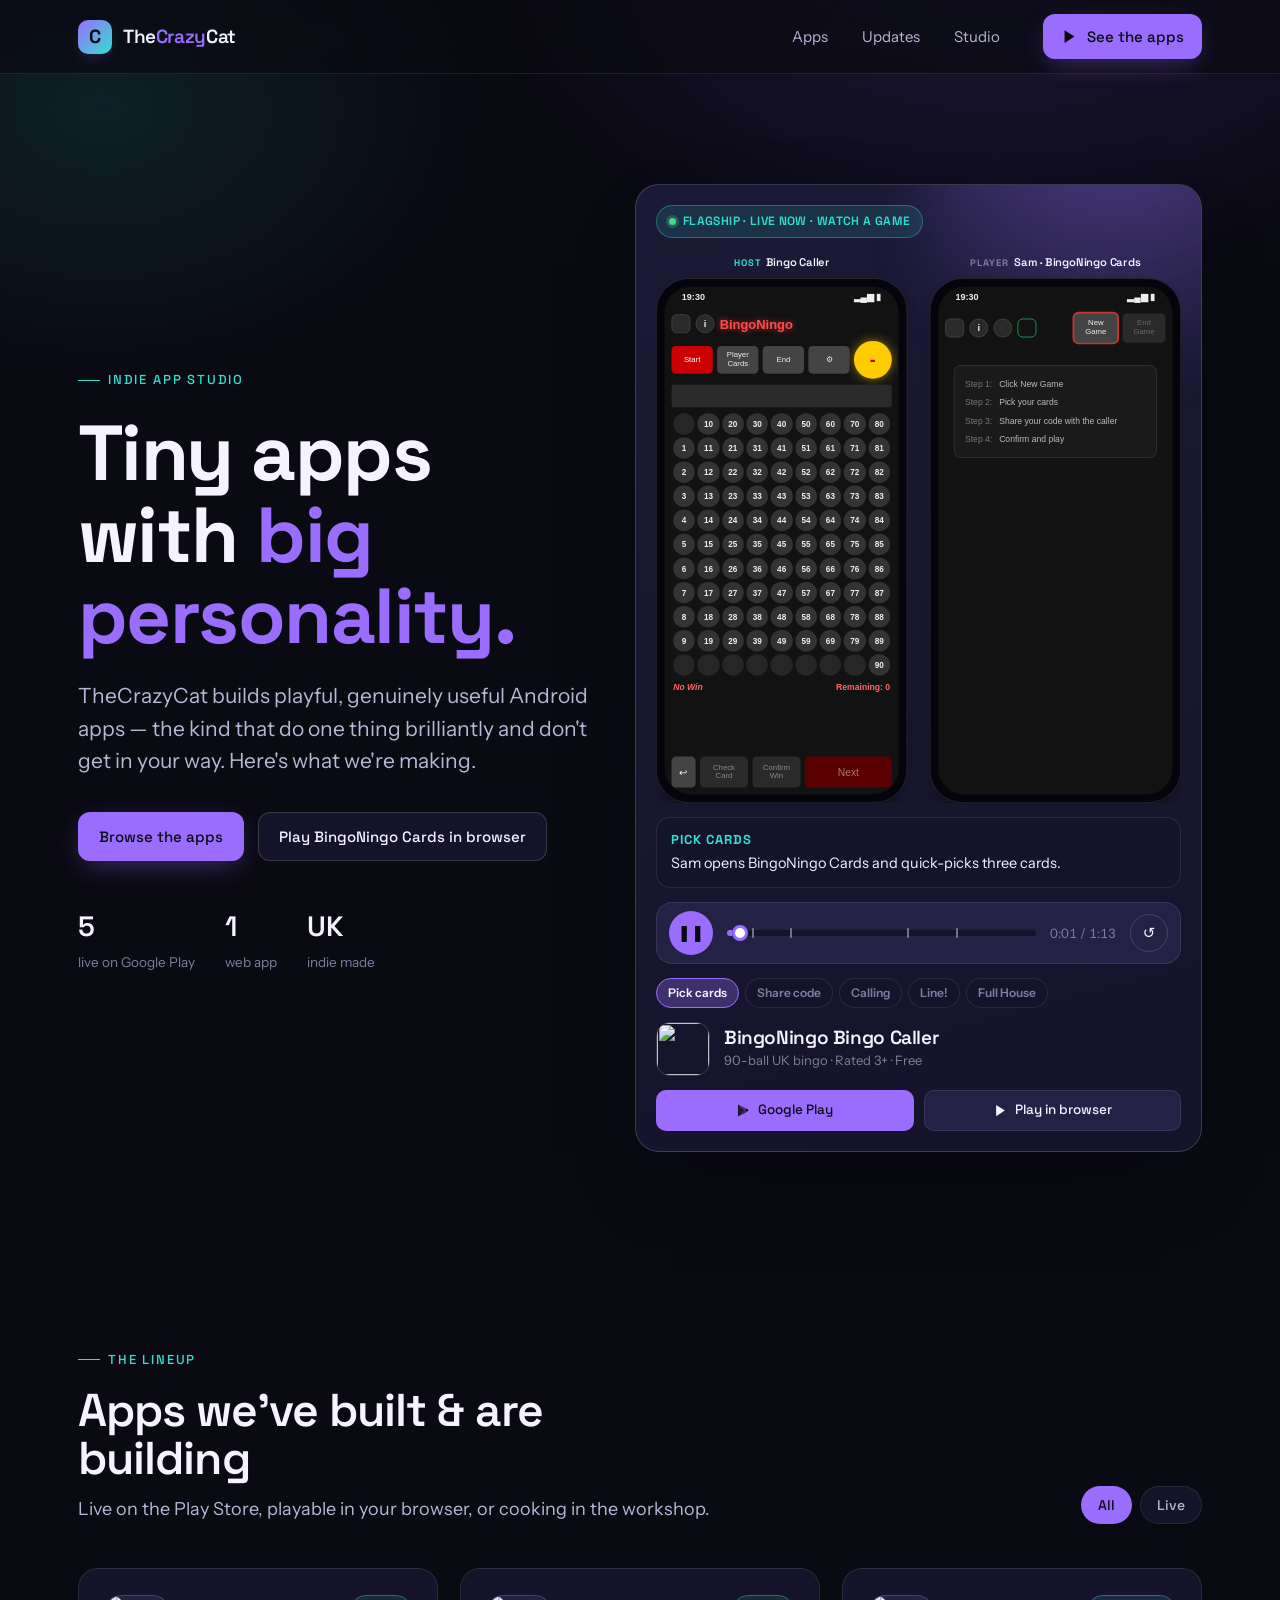
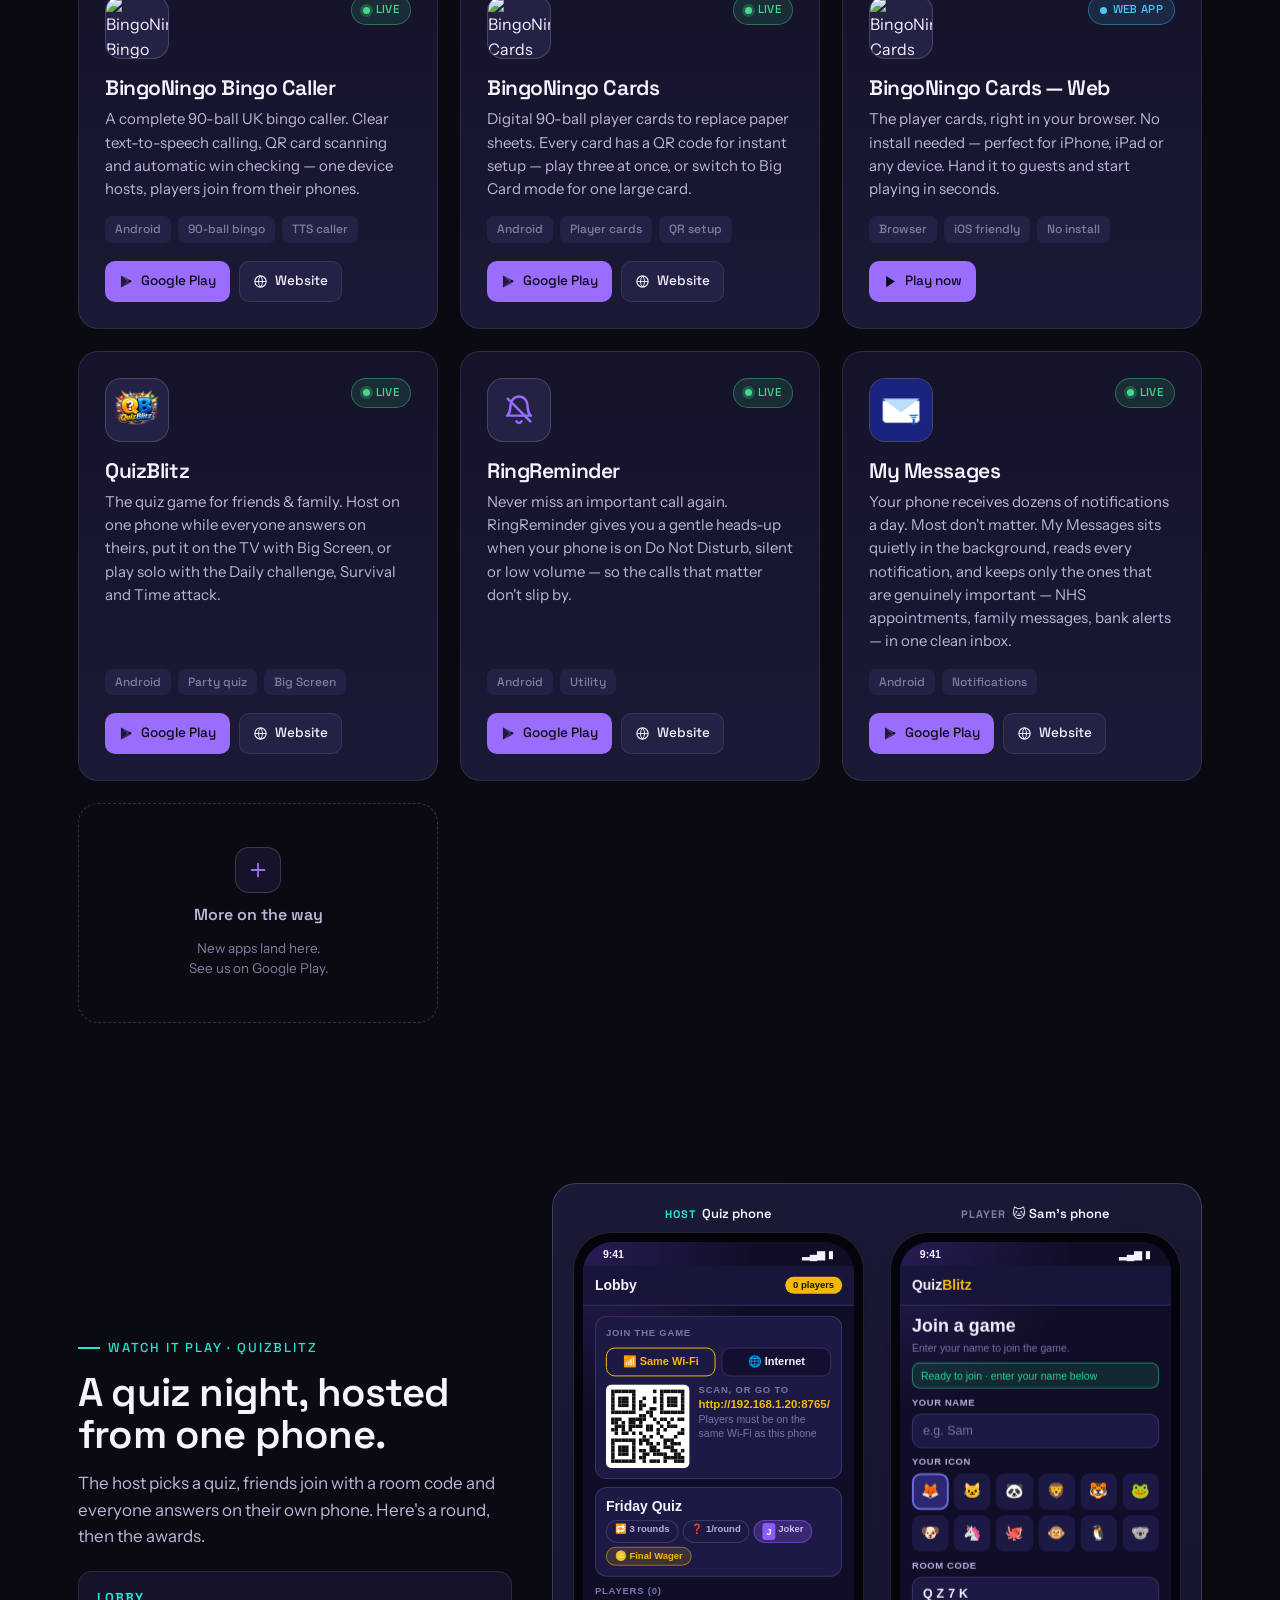
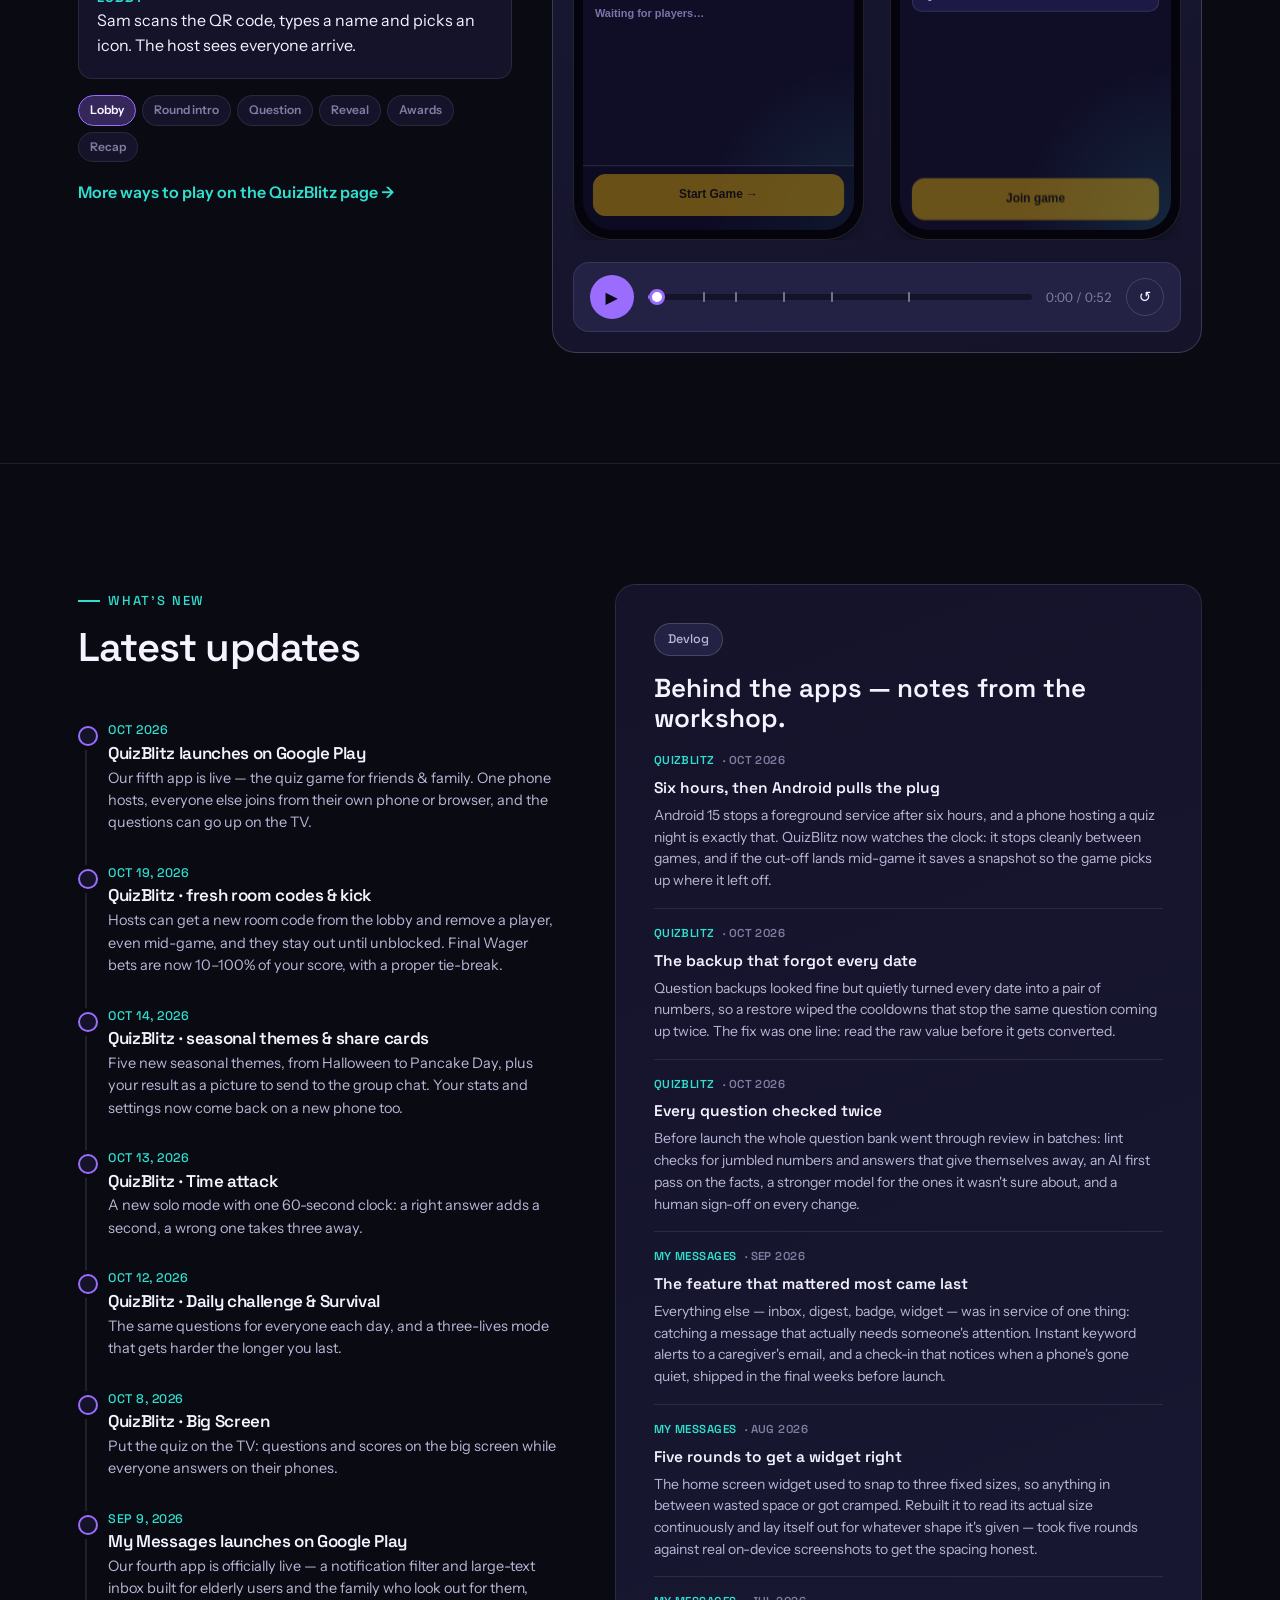
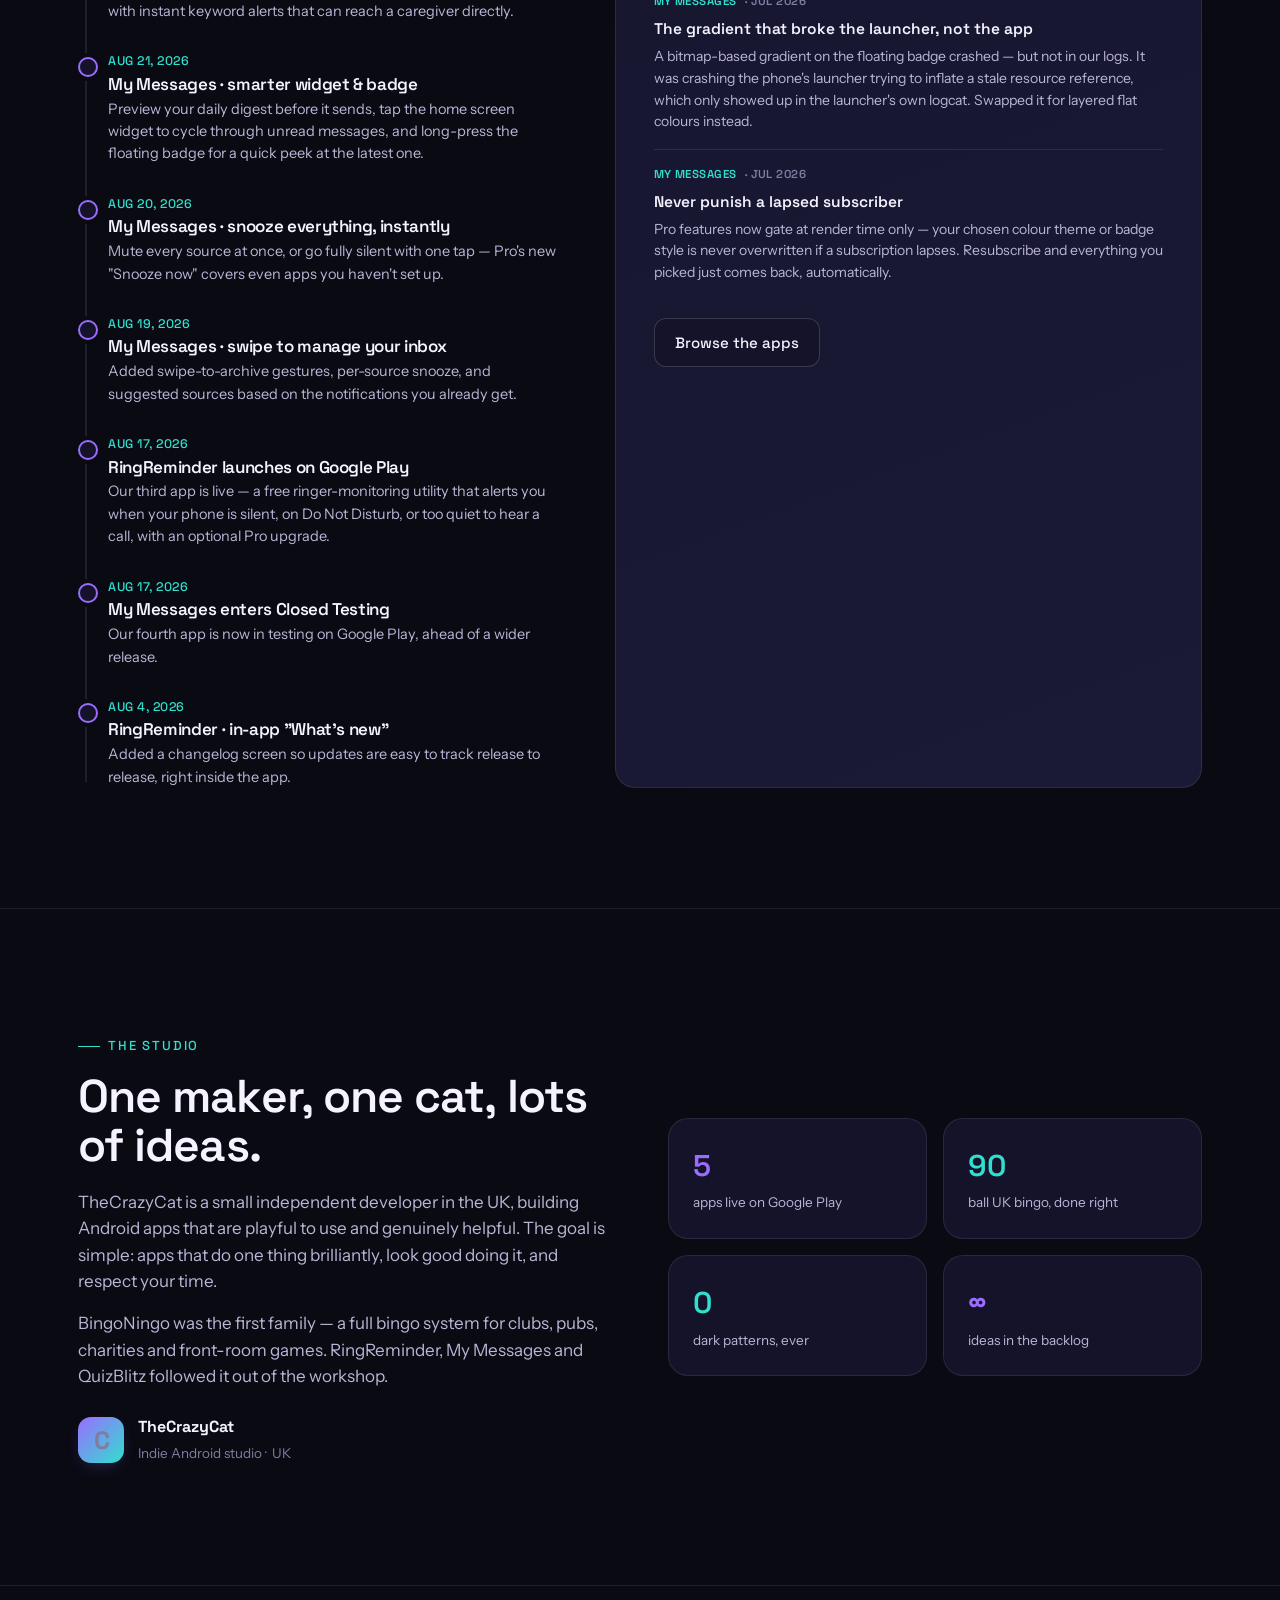
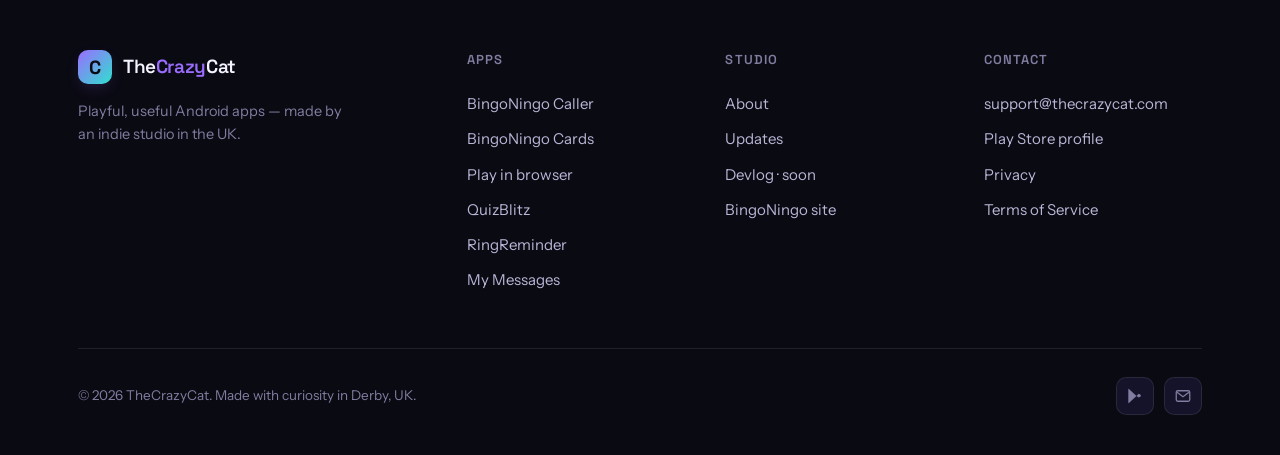
==== commit cb94c0a5: "Web build 20261120-061400" ====
--- a/index.html
+++ b/index.html
@@ -1076,9 +1076,10 @@
       <!-- EDIT CONTACT  -  change your email + links here (and in the footer-bottom icons below). -->
       <div class="foot-col">
         <h5>Contact</h5>
-        <a href="mailto:hello@thecrazycat.com">dev@thecrazycat.com</a>
+        <a href="mailto:support@thecrazycat.com">support@thecrazycat.com</a>
         <a href="https://play.google.com/store/apps/developer?id=thecrazycat" target="_blank" rel="noopener">Play Store profile</a>
-        <a href="https://bingoningo.thecrazycat.com/privacy" target="_blank" rel="noopener">Privacy</a>
+        <a href="https://thecrazycat.com/BingoNingo/privacy" target="_blank" rel="noopener">Privacy</a>
+        <a href="terms.html">Terms of Service</a>
       </div>
     </div>
     <div class="foot-bottom">
@@ -1087,7 +1088,7 @@
         <a href="https://play.google.com/store/apps/developer?id=thecrazycat" target="_blank" rel="noopener" aria-label="Google Play">
           <svg viewBox="0 0 24 24" fill="currentColor"><path d="M3.6 2.4 13.9 12 3.6 21.6c-.3-.2-.5-.6-.5-1V3.4c0-.4.2-.8.5-1z"/><path d="M16.8 9.1 18.9 10c1.2.6 1.2 2.4 0 3l-2.1.9L14 12l2.8-2.9z"/></svg>
         </a>
-        <a href="mailto:hello@thecrazycat.com" aria-label="Email">
+        <a href="mailto:support@thecrazycat.com" aria-label="Email">
           <svg viewBox="0 0 24 24" fill="none"><rect x="3" y="5" width="18" height="14" rx="2" stroke="currentColor" stroke-width="1.7"/><path d="M4 7l8 6 8-6" stroke="currentColor" stroke-width="1.7"/></svg>
         </a>
       </div>
@@ -1362,7 +1363,7 @@
         `<div class="strip">${called.slice(-8).map(n => `<span class="${n === last ? 'last' : ''}">${n}</span>`).join('')}</div>` +
         board(called, last) +
         `<div class="bstat"><i>No Win</i><span>Remaining: ${game ? 90 - called.length : 0}</span></div>` +
-        `<div class="nextwin">${game ? 'Next Win, ' + (fh ? 'Full House' : 'Line') : ''}</div>` +
+        `<div class="nextwin">${game ? 'Next: ' + (fh ? 'Full House' : 'Line') : ''}</div>` +
         `<div class="foot"><span class="cb undo">↩</span><span class="cb">Check<br>Card</span>` +
         (locked ? `<button type="button" class="cb cw go" data-act="win" aria-label="Confirm Win">Confirm<br>Win${tapI(t, w.tap)}</button>` : `<span class="cb cw">Confirm<br>Win</span>`) +
         (game && !locked && nextCall ? `<button type="button" class="cb next go" data-act="next" aria-label="Call the next number">Next${nextTap}</button>` : `<span class="cb next${game && !w ? ' go' : ''}">Next</span>`) +
